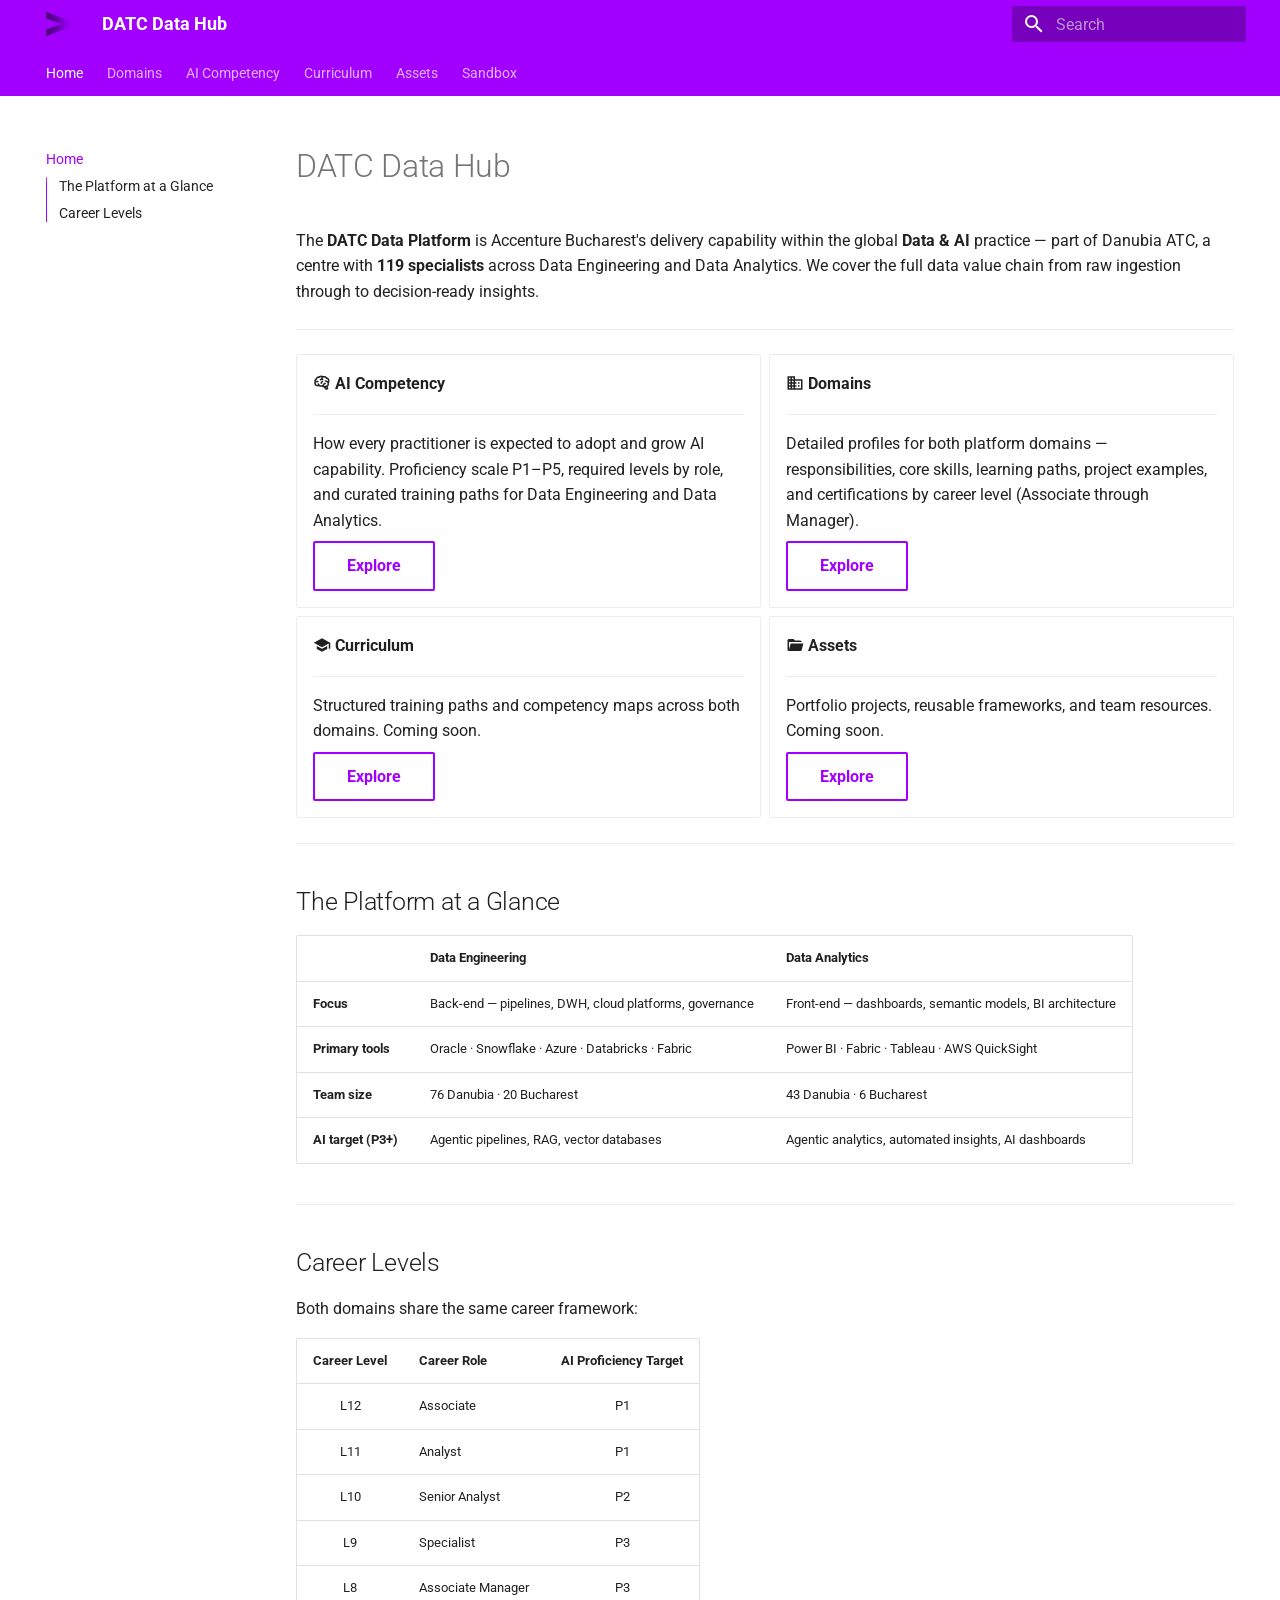
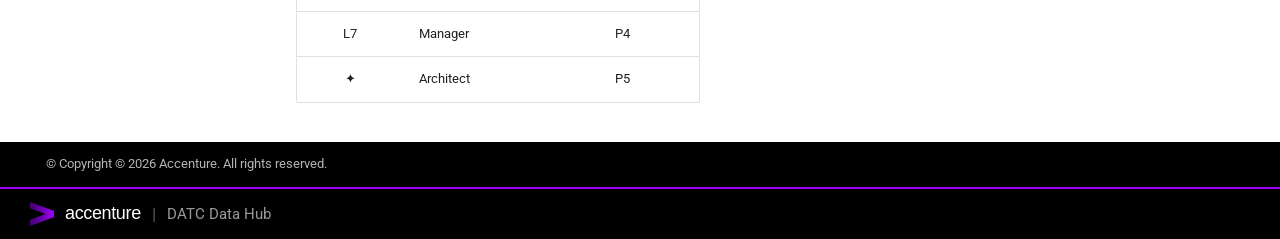
==== index.html @ 7b8fa5c4 "Deployed d4025ef with MkDocs version: 1.6.1" ====
<!doctype html>
<html lang="en" class="no-js">
  <head>
    
      <meta charset="utf-8">
      <meta name="viewport" content="width=device-width,initial-scale=1">
      
        <meta name="description" content="Learning paths and competency frameworks for the DATC Data Platform (DEVI)">
      
      
        <meta name="author" content="DATC Data Platform Team">
      
      
      
      
        <link rel="next" href="domains/">
      
      
        
      
      
      <link rel="icon" href="assets/accenture-favicon.ico">
      <meta name="generator" content="mkdocs-1.6.1, mkdocs-material-9.7.6">
    
    
      
        <title>DATC Data Hub</title>
      
    
    
      <link rel="stylesheet" href="assets/stylesheets/main.484c7ddc.min.css">
      
        
        <link rel="stylesheet" href="assets/stylesheets/palette.ab4e12ef.min.css">
      
      


    
    
      
    
    
      
        
        
        <link rel="preconnect" href="https://fonts.gstatic.com" crossorigin>
        <link rel="stylesheet" href="https://fonts.googleapis.com/css?family=Roboto:300,300i,400,400i,700,700i%7CRoboto+Mono:400,400i,700,700i&display=fallback">
        <style>:root{--md-text-font:"Roboto";--md-code-font:"Roboto Mono"}</style>
      
    
    
      <link rel="stylesheet" href="stylesheets/accenture.css">
    
    <script>__md_scope=new URL(".",location),__md_hash=e=>[...e].reduce(((e,_)=>(e<<5)-e+_.charCodeAt(0)),0),__md_get=(e,_=localStorage,t=__md_scope)=>JSON.parse(_.getItem(t.pathname+"."+e)),__md_set=(e,_,t=localStorage,a=__md_scope)=>{try{t.setItem(a.pathname+"."+e,JSON.stringify(_))}catch(e){}}</script>
    
      

    
    
  </head>
  
  
    
    
    
    
    
    <body dir="ltr" data-md-color-scheme="default" data-md-color-primary="deep-purple" data-md-color-accent="deep-purple">
  
    
    <input class="md-toggle" data-md-toggle="drawer" type="checkbox" id="__drawer" autocomplete="off">
    <input class="md-toggle" data-md-toggle="search" type="checkbox" id="__search" autocomplete="off">
    <label class="md-overlay" for="__drawer"></label>
    <div data-md-component="skip">
      
        
        <a href="#datc-data-hub" class="md-skip">
          Skip to content
        </a>
      
    </div>
    <div data-md-component="announce">
      
    </div>
    
    
      

<header class="md-header" data-md-component="header">
  <nav class="md-header__inner md-grid" aria-label="Header">
    <a href="." title="DATC Data Hub" class="md-header__button md-logo" aria-label="DATC Data Hub" data-md-component="logo">
      
  <img src="assets/accenture-logo.png" alt="logo">

    </a>
    <label class="md-header__button md-icon" for="__drawer">
      
      <svg xmlns="http://www.w3.org/2000/svg" viewBox="0 0 24 24"><path d="M3 6h18v2H3zm0 5h18v2H3zm0 5h18v2H3z"/></svg>
    </label>
    <div class="md-header__title" data-md-component="header-title">
      <div class="md-header__ellipsis">
        <div class="md-header__topic">
          <span class="md-ellipsis">
            DATC Data Hub
          </span>
        </div>
        <div class="md-header__topic" data-md-component="header-topic">
          <span class="md-ellipsis">
            
              Home
            
          </span>
        </div>
      </div>
    </div>
    
      
    
    
    
    
      
      
        <label class="md-header__button md-icon" for="__search">
          
          <svg xmlns="http://www.w3.org/2000/svg" viewBox="0 0 24 24"><path d="M9.5 3A6.5 6.5 0 0 1 16 9.5c0 1.61-.59 3.09-1.56 4.23l.27.27h.79l5 5-1.5 1.5-5-5v-.79l-.27-.27A6.52 6.52 0 0 1 9.5 16 6.5 6.5 0 0 1 3 9.5 6.5 6.5 0 0 1 9.5 3m0 2C7 5 5 7 5 9.5S7 14 9.5 14 14 12 14 9.5 12 5 9.5 5"/></svg>
        </label>
        <div class="md-search" data-md-component="search" role="dialog">
  <label class="md-search__overlay" for="__search"></label>
  <div class="md-search__inner" role="search">
    <form class="md-search__form" name="search">
      <input type="text" class="md-search__input" name="query" aria-label="Search" placeholder="Search" autocapitalize="off" autocorrect="off" autocomplete="off" spellcheck="false" data-md-component="search-query" required>
      <label class="md-search__icon md-icon" for="__search">
        
        <svg xmlns="http://www.w3.org/2000/svg" viewBox="0 0 24 24"><path d="M9.5 3A6.5 6.5 0 0 1 16 9.5c0 1.61-.59 3.09-1.56 4.23l.27.27h.79l5 5-1.5 1.5-5-5v-.79l-.27-.27A6.52 6.52 0 0 1 9.5 16 6.5 6.5 0 0 1 3 9.5 6.5 6.5 0 0 1 9.5 3m0 2C7 5 5 7 5 9.5S7 14 9.5 14 14 12 14 9.5 12 5 9.5 5"/></svg>
        
        <svg xmlns="http://www.w3.org/2000/svg" viewBox="0 0 24 24"><path d="M20 11v2H8l5.5 5.5-1.42 1.42L4.16 12l7.92-7.92L13.5 5.5 8 11z"/></svg>
      </label>
      <nav class="md-search__options" aria-label="Search">
        
        <button type="reset" class="md-search__icon md-icon" title="Clear" aria-label="Clear" tabindex="-1">
          
          <svg xmlns="http://www.w3.org/2000/svg" viewBox="0 0 24 24"><path d="M19 6.41 17.59 5 12 10.59 6.41 5 5 6.41 10.59 12 5 17.59 6.41 19 12 13.41 17.59 19 19 17.59 13.41 12z"/></svg>
        </button>
      </nav>
      
        <div class="md-search__suggest" data-md-component="search-suggest"></div>
      
    </form>
    <div class="md-search__output">
      <div class="md-search__scrollwrap" tabindex="0" data-md-scrollfix>
        <div class="md-search-result" data-md-component="search-result">
          <div class="md-search-result__meta">
            Initializing search
          </div>
          <ol class="md-search-result__list" role="presentation"></ol>
        </div>
      </div>
    </div>
  </div>
</div>
      
    
    
  </nav>
  
</header>
    
    <div class="md-container" data-md-component="container">
      
      
        
          
            
<nav class="md-tabs" aria-label="Tabs" data-md-component="tabs">
  <div class="md-grid">
    <ul class="md-tabs__list">
      
        
  
  
  
    
  
  
    <li class="md-tabs__item md-tabs__item--active">
      <a href="." class="md-tabs__link">
        
  
  
    
  
  Home

      </a>
    </li>
  

      
        
  
  
  
  
    
    
      <li class="md-tabs__item">
        <a href="domains/" class="md-tabs__link">
          
  
  
    
  
  Domains

        </a>
      </li>
    
  

      
        
  
  
  
  
    
    
      <li class="md-tabs__item">
        <a href="ai-competency/" class="md-tabs__link">
          
  
  
    
  
  AI Competency

        </a>
      </li>
    
  

      
        
  
  
  
  
    <li class="md-tabs__item">
      <a href="curriculum/" class="md-tabs__link">
        
  
  
    
  
  Curriculum

      </a>
    </li>
  

      
        
  
  
  
  
    <li class="md-tabs__item">
      <a href="assets/" class="md-tabs__link">
        
  
  
    
  
  Assets

      </a>
    </li>
  

      
        
  
  
  
  
    <li class="md-tabs__item">
      <a href="working/sandbox/" class="md-tabs__link">
        
  
  
    
  
  Sandbox

      </a>
    </li>
  

      
    </ul>
  </div>
</nav>
          
        
      
      <main class="md-main" data-md-component="main">
        <div class="md-main__inner md-grid">
          
            
              
              <div class="md-sidebar md-sidebar--primary" data-md-component="sidebar" data-md-type="navigation" >
                <div class="md-sidebar__scrollwrap">
                  <div class="md-sidebar__inner">
                    


  


  

<nav class="md-nav md-nav--primary md-nav--lifted md-nav--integrated" aria-label="Navigation" data-md-level="0">
  <label class="md-nav__title" for="__drawer">
    <a href="." title="DATC Data Hub" class="md-nav__button md-logo" aria-label="DATC Data Hub" data-md-component="logo">
      
  <img src="assets/accenture-logo.png" alt="logo">

    </a>
    DATC Data Hub
  </label>
  
  <ul class="md-nav__list" data-md-scrollfix>
    
      
      
  
  
    
  
  
  
    <li class="md-nav__item md-nav__item--active">
      
      <input class="md-nav__toggle md-toggle" type="checkbox" id="__toc">
      
      
        
      
      
        <label class="md-nav__link md-nav__link--active" for="__toc">
          
  
  
  <span class="md-ellipsis">
    
  
    Home
  

    
  </span>
  
  

          <span class="md-nav__icon md-icon"></span>
        </label>
      
      <a href="." class="md-nav__link md-nav__link--active">
        
  
  
  <span class="md-ellipsis">
    
  
    Home
  

    
  </span>
  
  

      </a>
      
        

<nav class="md-nav md-nav--secondary" aria-label="Table of contents">
  
  
  
    
  
  
    <label class="md-nav__title" for="__toc">
      <span class="md-nav__icon md-icon"></span>
      Table of contents
    </label>
    <ul class="md-nav__list" data-md-component="toc" data-md-scrollfix>
      
        <li class="md-nav__item">
  <a href="#the-platform-at-a-glance" class="md-nav__link">
    <span class="md-ellipsis">
      
        The Platform at a Glance
      
    </span>
  </a>
  
</li>
      
        <li class="md-nav__item">
  <a href="#career-levels" class="md-nav__link">
    <span class="md-ellipsis">
      
        Career Levels
      
    </span>
  </a>
  
</li>
      
    </ul>
  
</nav>
      
    </li>
  

    
      
      
  
  
  
  
    
    
      
        
          
        
      
        
      
        
      
    
    
    
      
      
        
      
    
    
    <li class="md-nav__item md-nav__item--nested">
      
        
        
          
        
        <input class="md-nav__toggle md-toggle md-toggle--indeterminate" type="checkbox" id="__nav_2" >
        
          
          <div class="md-nav__link md-nav__container">
            <a href="domains/" class="md-nav__link ">
              
  
  
  <span class="md-ellipsis">
    
  
    Domains
  

    
  </span>
  
  

            </a>
            
              
              <label class="md-nav__link " for="__nav_2" id="__nav_2_label" tabindex="0">
                <span class="md-nav__icon md-icon"></span>
              </label>
            
          </div>
        
        <nav class="md-nav" data-md-level="1" aria-labelledby="__nav_2_label" aria-expanded="false">
          <label class="md-nav__title" for="__nav_2">
            <span class="md-nav__icon md-icon"></span>
            
  
    Domains
  

          </label>
          <ul class="md-nav__list" data-md-scrollfix>
            
              
            
              
                
  
  
  
  
    <li class="md-nav__item">
      <a href="domains/data-engineering/" class="md-nav__link">
        
  
  
  <span class="md-ellipsis">
    
  
    Data Engineering
  

    
  </span>
  
  

      </a>
    </li>
  

              
            
              
                
  
  
  
  
    <li class="md-nav__item">
      <a href="domains/data-analytics/" class="md-nav__link">
        
  
  
  <span class="md-ellipsis">
    
  
    Data Analytics
  

    
  </span>
  
  

      </a>
    </li>
  

              
            
          </ul>
        </nav>
      
    </li>
  

    
      
      
  
  
  
  
    
    
      
        
          
        
      
        
      
        
      
    
    
    
      
      
        
      
    
    
    <li class="md-nav__item md-nav__item--nested">
      
        
        
          
        
        <input class="md-nav__toggle md-toggle md-toggle--indeterminate" type="checkbox" id="__nav_3" >
        
          
          <div class="md-nav__link md-nav__container">
            <a href="ai-competency/" class="md-nav__link ">
              
  
  
  <span class="md-ellipsis">
    
  
    AI Competency
  

    
  </span>
  
  

            </a>
            
              
              <label class="md-nav__link " for="__nav_3" id="__nav_3_label" tabindex="0">
                <span class="md-nav__icon md-icon"></span>
              </label>
            
          </div>
        
        <nav class="md-nav" data-md-level="1" aria-labelledby="__nav_3_label" aria-expanded="false">
          <label class="md-nav__title" for="__nav_3">
            <span class="md-nav__icon md-icon"></span>
            
  
    AI Competency
  

          </label>
          <ul class="md-nav__list" data-md-scrollfix>
            
              
            
              
                
  
  
  
  
    <li class="md-nav__item">
      <a href="ai-competency/data-engineering/" class="md-nav__link">
        
  
  
  <span class="md-ellipsis">
    
  
    AI Data Engineering
  

    
  </span>
  
  

      </a>
    </li>
  

              
            
              
                
  
  
  
  
    <li class="md-nav__item">
      <a href="ai-competency/data-analytics/" class="md-nav__link">
        
  
  
  <span class="md-ellipsis">
    
  
    AI Data Analytics
  

    
  </span>
  
  

      </a>
    </li>
  

              
            
          </ul>
        </nav>
      
    </li>
  

    
      
      
  
  
  
  
    <li class="md-nav__item">
      <a href="curriculum/" class="md-nav__link">
        
  
  
  <span class="md-ellipsis">
    
  
    Curriculum
  

    
  </span>
  
  

      </a>
    </li>
  

    
      
      
  
  
  
  
    <li class="md-nav__item">
      <a href="assets/" class="md-nav__link">
        
  
  
  <span class="md-ellipsis">
    
  
    Assets
  

    
  </span>
  
  

      </a>
    </li>
  

    
      
      
  
  
  
  
    <li class="md-nav__item">
      <a href="working/sandbox/" class="md-nav__link">
        
  
  
  <span class="md-ellipsis">
    
  
    Sandbox
  

    
  </span>
  
  

      </a>
    </li>
  

    
  </ul>
</nav>
                  </div>
                </div>
              </div>
            
            
          
          
            <div class="md-content" data-md-component="content">
              
              <article class="md-content__inner md-typeset">
                
                  



<h1 id="datc-data-hub">DATC Data Hub</h1>
<p>The <strong>DATC Data Platform</strong> is Accenture Bucharest's delivery capability within the global <strong>Data &amp; AI</strong> practice — part of Danubia ATC, a centre with <strong>119 specialists</strong> across Data Engineering and Data Analytics. We cover the full data value chain from raw ingestion through to decision-ready insights.</p>
<hr />
<div class="grid cards">
<ul>
<li>
<p><span class="twemoji"><svg xmlns="http://www.w3.org/2000/svg" viewBox="0 0 24 24"><path d="M21.33 12.91c.09 1.55-.62 3.04-1.89 3.95l.77 1.49c.23.45.26.98.06 1.45-.19.47-.58.84-1.06 1l-.79.25a1.687 1.687 0 0 1-1.86-.55L14.44 18c-.89-.15-1.73-.53-2.44-1.1-.5.15-1 .23-1.5.23-.88 0-1.76-.27-2.5-.79-.53.16-1.07.23-1.62.22-.79.01-1.57-.15-2.3-.45a4.1 4.1 0 0 1-2.43-3.61c-.08-.72.04-1.45.35-2.11-.29-.75-.32-1.57-.07-2.33C2.3 7.11 3 6.32 3.87 5.82c.58-1.69 2.21-2.82 4-2.7 1.6-1.5 4.05-1.66 5.83-.37.42-.11.86-.17 1.3-.17 1.36-.03 2.65.57 3.5 1.64 2.04.53 3.5 2.35 3.58 4.47.05 1.11-.25 2.2-.86 3.13.07.36.11.72.11 1.09m-5-1.41c.57.07 1.02.5 1.02 1.07a1 1 0 0 1-1 1h-.63c-.32.9-.88 1.69-1.62 2.29.25.09.51.14.77.21 5.13-.07 4.53-3.2 4.53-3.25a2.59 2.59 0 0 0-2.69-2.49 1 1 0 0 1-1-1 1 1 0 0 1 1-1c1.23.03 2.41.49 3.33 1.3.05-.29.08-.59.08-.89-.06-1.24-.62-2.32-2.87-2.53-1.25-2.96-4.4-1.32-4.4-.4-.03.23.21.72.25.75a1 1 0 0 1 1 1c0 .55-.45 1-1 1-.53-.02-1.03-.22-1.43-.56-.48.31-1.03.5-1.6.56-.57.05-1.04-.35-1.07-.9a.97.97 0 0 1 .88-1.1c.16-.02.94-.14.94-.77 0-.66.25-1.29.68-1.79-.92-.25-1.91.08-2.91 1.29C6.75 5 6 5.25 5.45 7.2 4.5 7.67 4 8 3.78 9c1.08-.22 2.19-.13 3.22.25.5.19.78.75.59 1.29-.19.52-.77.78-1.29.59-.73-.32-1.55-.34-2.3-.06-.32.27-.32.83-.32 1.27 0 .74.37 1.43 1 1.83.53.27 1.12.41 1.71.4q-.225-.39-.39-.81a1.038 1.038 0 0 1 1.96-.68c.4 1.14 1.42 1.92 2.62 2.05 1.37-.07 2.59-.88 3.19-2.13.23-1.38 1.34-1.5 2.56-1.5m2 7.47-.62-1.3-.71.16 1 1.25zm-4.65-8.61a1 1 0 0 0-.91-1.03c-.71-.04-1.4.2-1.93.67-.57.58-.87 1.38-.84 2.19a1 1 0 0 0 1 1c.57 0 1-.45 1-1 0-.27.07-.54.23-.76.12-.1.27-.15.43-.15.55.03 1.02-.38 1.02-.92"/></svg></span> <strong>AI Competency</strong></p>
<hr />
<p>How every practitioner is expected to adopt and grow AI capability. Proficiency scale P1–P5, required levels by role, and curated training paths for Data Engineering and Data Analytics.</p>
<p><a class="md-button md-button" href="ai-competency/">Explore</a></p>
</li>
<li>
<p><span class="twemoji"><svg xmlns="http://www.w3.org/2000/svg" viewBox="0 0 24 24"><path d="M18 15h-2v2h2m0-6h-2v2h2m2 6h-8v-2h2v-2h-2v-2h2v-2h-2V9h8M10 7H8V5h2m0 6H8V9h2m0 6H8v-2h2m0 6H8v-2h2M6 7H4V5h2m0 6H4V9h2m0 6H4v-2h2m0 6H4v-2h2m6-10V3H2v18h20V7z"/></svg></span> <strong>Domains</strong></p>
<hr />
<p>Detailed profiles for both platform domains — responsibilities, core skills, learning paths, project examples, and certifications by career level (Associate through Manager).</p>
<p><a class="md-button md-button" href="domains/">Explore</a></p>
</li>
<li>
<p><span class="twemoji"><svg xmlns="http://www.w3.org/2000/svg" viewBox="0 0 24 24"><path d="M12 3 1 9l11 6 9-4.91V17h2V9M5 13.18v4L12 21l7-3.82v-4L12 17z"/></svg></span> <strong>Curriculum</strong></p>
<hr />
<p>Structured training paths and competency maps across both domains. Coming soon.</p>
<p><a class="md-button" href="curriculum/">Explore</a></p>
</li>
<li>
<p><span class="twemoji"><svg xmlns="http://www.w3.org/2000/svg" viewBox="0 0 24 24"><path d="M19 20H4a2 2 0 0 1-2-2V6c0-1.11.89-2 2-2h6l2 2h7a2 2 0 0 1 2 2H4v10l2.14-8h17.07l-2.28 8.5c-.23.87-1.01 1.5-1.93 1.5"/></svg></span> <strong>Assets</strong></p>
<hr />
<p>Portfolio projects, reusable frameworks, and team resources. Coming soon.</p>
<p><a class="md-button" href="assets/">Explore</a></p>
</li>
</ul>
</div>
<hr />
<h2 id="the-platform-at-a-glance">The Platform at a Glance</h2>
<table>
<thead>
<tr>
<th></th>
<th>Data Engineering</th>
<th>Data Analytics</th>
</tr>
</thead>
<tbody>
<tr>
<td><strong>Focus</strong></td>
<td>Back-end — pipelines, DWH, cloud platforms, governance</td>
<td>Front-end — dashboards, semantic models, BI architecture</td>
</tr>
<tr>
<td><strong>Primary tools</strong></td>
<td>Oracle · Snowflake · Azure · Databricks · Fabric</td>
<td>Power BI · Fabric · Tableau · AWS QuickSight</td>
</tr>
<tr>
<td><strong>Team size</strong></td>
<td>76 Danubia · 20 Bucharest</td>
<td>43 Danubia · 6 Bucharest</td>
</tr>
<tr>
<td><strong>AI target (P3+)</strong></td>
<td>Agentic pipelines, RAG, vector databases</td>
<td>Agentic analytics, automated insights, AI dashboards</td>
</tr>
</tbody>
</table>
<hr />
<h2 id="career-levels">Career Levels</h2>
<p>Both domains share the same career framework:</p>
<table>
<thead>
<tr>
<th style="text-align: center;">Career Level</th>
<th>Career Role</th>
<th style="text-align: center;">AI Proficiency Target</th>
</tr>
</thead>
<tbody>
<tr>
<td style="text-align: center;">L12</td>
<td>Associate</td>
<td style="text-align: center;">P1</td>
</tr>
<tr>
<td style="text-align: center;">L11</td>
<td>Analyst</td>
<td style="text-align: center;">P1</td>
</tr>
<tr>
<td style="text-align: center;">L10</td>
<td>Senior Analyst</td>
<td style="text-align: center;">P2</td>
</tr>
<tr>
<td style="text-align: center;">L9</td>
<td>Specialist</td>
<td style="text-align: center;">P3</td>
</tr>
<tr>
<td style="text-align: center;">L8</td>
<td>Associate Manager</td>
<td style="text-align: center;">P3</td>
</tr>
<tr>
<td style="text-align: center;">L7</td>
<td>Manager</td>
<td style="text-align: center;">P4</td>
</tr>
<tr>
<td style="text-align: center;">✦</td>
<td>Architect</td>
<td style="text-align: center;">P5</td>
</tr>
</tbody>
</table>












                
              </article>
            </div>
          
          
<script>var target=document.getElementById(location.hash.slice(1));target&&target.name&&(target.checked=target.name.startsWith("__tabbed_"))</script>
        </div>
        
      </main>
      
  
        <footer class="md-footer">
  
  <div class="md-footer-meta md-typeset">
    <div class="md-footer-meta__inner md-grid">
      <div class="md-copyright">
  
    <div class="md-copyright__highlight">
      &copy; Copyright © 2026 Accenture. All rights reserved.
    </div>
  
  
</div>
      
    </div>
  </div>
</footer>
      
  <div class="datc-brand-footer">
    <div class="datc-brand-footer__inner">
      <img src="assets/accenture-logo.png" class="datc-brand-footer__logo" alt="Accenture" />
      <span class="datc-brand-footer__wordmark">accenture</span>
      <span class="datc-brand-footer__divider">|</span>
      <span class="datc-brand-footer__team">DATC Data Hub</span>
    </div>
  </div>

    </div>
    <div class="md-dialog" data-md-component="dialog">
      <div class="md-dialog__inner md-typeset"></div>
    </div>
    
    
    
      
      
      <script id="__config" type="application/json">{"annotate": null, "base": ".", "features": ["navigation.tabs", "navigation.sections", "navigation.indexes", "navigation.expand", "toc.integrate", "search.suggest", "search.highlight"], "search": "assets/javascripts/workers/search.2c215733.min.js", "tags": null, "translations": {"clipboard.copied": "Copied to clipboard", "clipboard.copy": "Copy to clipboard", "search.result.more.one": "1 more on this page", "search.result.more.other": "# more on this page", "search.result.none": "No matching documents", "search.result.one": "1 matching document", "search.result.other": "# matching documents", "search.result.placeholder": "Type to start searching", "search.result.term.missing": "Missing", "select.version": "Select version"}, "version": null}</script>
    
    
      <script src="assets/javascripts/bundle.79ae519e.min.js"></script>
      
    
  </body>
</html>
---- assets/stylesheets/main.484c7ddc.min.css ----
@charset "UTF-8";html{-webkit-text-size-adjust:none;-moz-text-size-adjust:none;text-size-adjust:none;box-sizing:border-box}*,:after,:before{box-sizing:inherit}@media (prefers-reduced-motion){*,:after,:before{transition:none!important}}body{margin:0}a,button,input,label{-webkit-tap-highlight-color:transparent}a{color:inherit;text-decoration:none}hr{border:0;box-sizing:initial;display:block;height:.05rem;overflow:visible;padding:0}small{font-size:80%}sub,sup{line-height:1em}img{border-style:none}table{border-collapse:initial;border-spacing:0}td,th{font-weight:400;vertical-align:top}button{background:#0000;border:0;font-family:inherit;font-size:inherit;margin:0;padding:0}input{border:0;outline:none}:root{--md-primary-fg-color:#4051b5;--md-primary-fg-color--light:#5d6cc0;--md-primary-fg-color--dark:#303fa1;--md-primary-bg-color:#fff;--md-primary-bg-color--light:#ffffffb3;--md-accent-fg-color:#526cfe;--md-accent-fg-color--transparent:#526cfe1a;--md-accent-bg-color:#fff;--md-accent-bg-color--light:#ffffffb3}[data-md-color-scheme=default]{color-scheme:light}[data-md-color-scheme=default] img[src$="#gh-dark-mode-only"],[data-md-color-scheme=default] img[src$="#only-dark"]{display:none}:root,[data-md-color-scheme=default]{--md-hue:225deg;--md-default-fg-color:#000000de;--md-default-fg-color--light:#0000008a;--md-default-fg-color--lighter:#00000052;--md-default-fg-color--lightest:#00000012;--md-default-bg-color:#fff;--md-default-bg-color--light:#ffffffb3;--md-default-bg-color--lighter:#ffffff4d;--md-default-bg-color--lightest:#ffffff1f;--md-code-fg-color:#36464e;--md-code-bg-color:#f5f5f5;--md-code-bg-color--light:#f5f5f5b3;--md-code-bg-color--lighter:#f5f5f54d;--md-code-hl-color:#4287ff;--md-code-hl-color--light:#4287ff1a;--md-code-hl-number-color:#d52a2a;--md-code-hl-special-color:#db1457;--md-code-hl-function-color:#a846b9;--md-code-hl-constant-color:#6e59d9;--md-code-hl-keyword-color:#3f6ec6;--md-code-hl-string-color:#1c7d4d;--md-code-hl-name-color:var(--md-code-fg-color);--md-code-hl-operator-color:var(--md-default-fg-color--light);--md-code-hl-punctuation-color:var(--md-default-fg-color--light);--md-code-hl-comment-color:var(--md-default-fg-color--light);--md-code-hl-generic-color:var(--md-default-fg-color--light);--md-code-hl-variable-color:var(--md-default-fg-color--light);--md-typeset-color:var(--md-default-fg-color);--md-typeset-a-color:var(--md-primary-fg-color);--md-typeset-del-color:#f5503d26;--md-typeset-ins-color:#0bd57026;--md-typeset-kbd-color:#fafafa;--md-typeset-kbd-accent-color:#fff;--md-typeset-kbd-border-color:#b8b8b8;--md-typeset-mark-color:#ffff0080;--md-typeset-table-color:#0000001f;--md-typeset-table-color--light:rgba(0,0,0,.035);--md-admonition-fg-color:var(--md-default-fg-color);--md-admonition-bg-color:var(--md-default-bg-color);--md-warning-fg-color:#000000de;--md-warning-bg-color:#ff9;--md-footer-fg-color:#fff;--md-footer-fg-color--light:#ffffffb3;--md-footer-fg-color--lighter:#ffffff73;--md-footer-bg-color:#000000de;--md-footer-bg-color--dark:#00000052;--md-shadow-z1:0 0.2rem 0.5rem #0000000d,0 0 0.05rem #0000001a;--md-shadow-z2:0 0.2rem 0.5rem #0000001a,0 0 0.05rem #00000040;--md-shadow-z3:0 0.2rem 0.5rem #0003,0 0 0.05rem #00000059}.md-icon svg{fill:currentcolor;display:block;height:1.2rem;width:1.2rem}body{-webkit-font-smoothing:antialiased;-moz-osx-font-smoothing:grayscale;--md-text-font-family:var(--md-text-font,_),-apple-system,BlinkMacSystemFont,Helvetica,Arial,sans-serif;--md-code-font-family:var(--md-code-font,_),SFMono-Regular,Consolas,Menlo,monospace}aside,body,input{font-feature-settings:"kern","liga";color:var(--md-typeset-color);font-family:var(--md-text-font-family)}code,kbd,pre{font-feature-settings:"kern";font-family:var(--md-code-font-family)}:root{--md-typeset-table-sort-icon:url('data:image/svg+xml;charset=utf-8,<svg xmlns="http://www.w3.org/2000/svg" viewBox="0 0 24 24"><path d="m18 21-4-4h3V7h-3l4-4 4 4h-3v10h3M2 19v-2h10v2M2 13v-2h7v2M2 7V5h4v2z"/></svg>');--md-typeset-table-sort-icon--asc:url('data:image/svg+xml;charset=utf-8,<svg xmlns="http://www.w3.org/2000/svg" viewBox="0 0 24 24"><path d="M19 17h3l-4 4-4-4h3V3h2M2 17h10v2H2M6 5v2H2V5m0 6h7v2H2z"/></svg>');--md-typeset-table-sort-icon--desc:url('data:image/svg+xml;charset=utf-8,<svg xmlns="http://www.w3.org/2000/svg" viewBox="0 0 24 24"><path d="M19 7h3l-4-4-4 4h3v14h2M2 17h10v2H2M6 5v2H2V5m0 6h7v2H2z"/></svg>')}.md-typeset{-webkit-print-color-adjust:exact;color-adjust:exact;font-size:.8rem;line-height:1.6;overflow-wrap:break-word}@media print{.md-typeset{font-size:.68rem}}.md-typeset blockquote,.md-typeset dl,.md-typeset figure,.md-typeset ol,.md-typeset pre,.md-typeset ul{margin-bottom:1em;margin-top:1em}.md-typeset h1{color:var(--md-default-fg-color--light);font-size:2em;line-height:1.3;margin:0 0 1.25em}.md-typeset h1,.md-typeset h2{font-weight:300;letter-spacing:-.01em}.md-typeset h2{font-size:1.5625em;line-height:1.4;margin:1.6em 0 .64em}.md-typeset h3{font-size:1.25em;font-weight:400;letter-spacing:-.01em;line-height:1.5;margin:1.6em 0 .8em}.md-typeset h2+h3{margin-top:.8em}.md-typeset h4{font-weight:700;letter-spacing:-.01em;margin:1em 0}.md-typeset h5,.md-typeset h6{color:var(--md-default-fg-color--light);font-size:.8em;font-weight:700;letter-spacing:-.01em;margin:1.25em 0}.md-typeset h5{text-transform:uppercase}.md-typeset h5 code{text-transform:none}.md-typeset hr{border-bottom:.05rem solid var(--md-default-fg-color--lightest);display:flow-root;margin:1.5em 0}.md-typeset a{color:var(--md-typeset-a-color);word-break:break-word}.md-typeset a,.md-typeset a:before{transition:color 125ms}.md-typeset a:focus,.md-typeset a:hover{color:var(--md-accent-fg-color)}.md-typeset a:focus code,.md-typeset a:hover code{background-color:var(--md-accent-fg-color--transparent);color:var(--md-accent-fg-color)}.md-typeset a code{color:var(--md-typeset-a-color)}.md-typeset a.focus-visible{outline-color:var(--md-accent-fg-color);outline-offset:.2rem}.md-typeset code,.md-typeset kbd,.md-typeset pre{color:var(--md-code-fg-color);direction:ltr;font-variant-ligatures:none;transition:background-color 125ms}@media print{.md-typeset code,.md-typeset kbd,.md-typeset pre{white-space:pre-wrap}}.md-typeset code{background-color:var(--md-code-bg-color);border-radius:.1rem;-webkit-box-decoration-break:clone;box-decoration-break:clone;font-size:.85em;padding:0 .2941176471em;transition:color 125ms,background-color 125ms;word-break:break-word}.md-typeset code:not(.focus-visible){-webkit-tap-highlight-color:transparent;outline:none}.md-typeset pre{display:flow-root;line-height:1.4;position:relative}.md-typeset pre>code{-webkit-box-decoration-break:slice;box-decoration-break:slice;box-shadow:none;display:block;margin:0;outline-color:var(--md-accent-fg-color);overflow:auto;padding:.7720588235em 1.1764705882em;scrollbar-color:var(--md-default-fg-color--lighter) #0000;scrollbar-width:thin;touch-action:auto;word-break:normal}.md-typeset pre>code:hover{scrollbar-color:var(--md-accent-fg-color) #0000}.md-typeset pre>code::-webkit-scrollbar{height:.2rem;width:.2rem}.md-typeset pre>code::-webkit-scrollbar-thumb{background-color:var(--md-default-fg-color--lighter)}.md-typeset pre>code::-webkit-scrollbar-thumb:hover{background-color:var(--md-accent-fg-color)}.md-typeset kbd{background-color:var(--md-typeset-kbd-color);border-radius:.1rem;box-shadow:0 .1rem 0 .05rem var(--md-typeset-kbd-border-color),0 .1rem 0 var(--md-typeset-kbd-border-color),0 -.1rem .2rem var(--md-typeset-kbd-accent-color) inset;color:var(--md-default-fg-color);display:inline-block;font-size:.75em;padding:0 .6666666667em;vertical-align:text-top;word-break:break-word}.md-typeset mark{background-color:var(--md-typeset-mark-color);-webkit-box-decoration-break:clone;box-decoration-break:clone;color:inherit;word-break:break-word}.md-typeset abbr{cursor:help;text-decoration:none}.md-typeset [data-preview],.md-typeset abbr{border-bottom:.05rem dotted var(--md-default-fg-color--light)}.md-typeset small{opacity:.75}[dir=ltr] .md-typeset sub,[dir=ltr] .md-typeset sup{margin-left:.078125em}[dir=rtl] .md-typeset sub,[dir=rtl] .md-typeset sup{margin-right:.078125em}[dir=ltr] .md-typeset blockquote{padding-left:.6rem}[dir=rtl] .md-typeset blockquote{padding-right:.6rem}[dir=ltr] .md-typeset blockquote{border-left:.2rem solid var(--md-default-fg-color--lighter)}[dir=rtl] .md-typeset blockquote{border-right:.2rem solid var(--md-default-fg-color--lighter)}.md-typeset blockquote{color:var(--md-default-fg-color--light);margin-left:0;margin-right:0}.md-typeset ul{list-style-type:disc}.md-typeset ul[type]{list-style-type:revert-layer}[dir=ltr] .md-typeset ol,[dir=ltr] .md-typeset ul{margin-left:.625em}[dir=rtl] .md-typeset ol,[dir=rtl] .md-typeset ul{margin-right:.625em}.md-typeset ol,.md-typeset ul{padding:0}.md-typeset ol:not([hidden]),.md-typeset ul:not([hidden]){display:flow-root}.md-typeset ol ol,.md-typeset ul ol{list-style-type:lower-alpha}.md-typeset ol ol ol,.md-typeset ul ol ol{list-style-type:lower-roman}.md-typeset ol ol ol ol,.md-typeset ul ol ol ol{list-style-type:upper-alpha}.md-typeset ol ol ol ol ol,.md-typeset ul ol ol ol ol{list-style-type:upper-roman}.md-typeset ol[type],.md-typeset ul[type]{list-style-type:revert-layer}[dir=ltr] .md-typeset ol li,[dir=ltr] .md-typeset ul li{margin-left:1.25em}[dir=rtl] .md-typeset ol li,[dir=rtl] .md-typeset ul li{margin-right:1.25em}.md-typeset ol li,.md-typeset ul li{margin-bottom:.5em}.md-typeset ol li blockquote,.md-typeset ol li p,.md-typeset ul li blockquote,.md-typeset ul li p{margin:.5em 0}.md-typeset ol li:last-child,.md-typeset ul li:last-child{margin-bottom:0}[dir=ltr] .md-typeset ol li ol,[dir=ltr] .md-typeset ol li ul,[dir=ltr] .md-typeset ul li ol,[dir=ltr] .md-typeset ul li ul{margin-left:.625em}[dir=rtl] .md-typeset ol li ol,[dir=rtl] .md-typeset ol li ul,[dir=rtl] .md-typeset ul li ol,[dir=rtl] .md-typeset ul li ul{margin-right:.625em}.md-typeset ol li ol,.md-typeset ol li ul,.md-typeset ul li ol,.md-typeset ul li ul{margin-bottom:.5em;margin-top:.5em}[dir=ltr] .md-typeset dd{margin-left:1.875em}[dir=rtl] .md-typeset dd{margin-right:1.875em}.md-typeset dd{margin-bottom:1.5em;margin-top:1em}.md-typeset img,.md-typeset svg,.md-typeset video{height:auto;max-width:100%}.md-typeset img[align=left]{margin:1em 1em 1em 0}.md-typeset img[align=right]{margin:1em 0 1em 1em}.md-typeset img[align]:only-child{margin-top:0}.md-typeset figure{display:flow-root;margin:1em auto;max-width:100%;text-align:center;width:fit-content}.md-typeset figure img{display:block;margin:0 auto}.md-typeset figcaption{font-style:italic;margin:1em auto;max-width:24rem}.md-typeset iframe{max-width:100%}.md-typeset table:not([class]){background-color:var(--md-default-bg-color);border:.05rem solid var(--md-typeset-table-color);border-radius:.1rem;display:inline-block;font-size:.64rem;max-width:100%;overflow:auto;touch-action:auto}@media print{.md-typeset table:not([class]){display:table}}.md-typeset table:not([class])+*{margin-top:1.5em}.md-typeset table:not([class]) td>:first-child,.md-typeset table:not([class]) th>:first-child{margin-top:0}.md-typeset table:not([class]) td>:last-child,.md-typeset table:not([class]) th>:last-child{margin-bottom:0}.md-typeset table:not([class]) td:not([align]),.md-typeset table:not([class]) th:not([align]){text-align:left}[dir=rtl] .md-typeset table:not([class]) td:not([align]),[dir=rtl] .md-typeset table:not([class]) th:not([align]){text-align:right}.md-typeset table:not([class]) th{font-weight:700;min-width:5rem;padding:.9375em 1.25em;vertical-align:top}.md-typeset table:not([class]) td{border-top:.05rem solid var(--md-typeset-table-color);padding:.9375em 1.25em;vertical-align:top}.md-typeset table:not([class]) tbody tr{transition:background-color 125ms}.md-typeset table:not([class]) tbody tr:hover{background-color:var(--md-typeset-table-color--light);box-shadow:0 .05rem 0 var(--md-default-bg-color) inset}.md-typeset table:not([class]) a{word-break:normal}.md-typeset table th[role=columnheader]{cursor:pointer}[dir=ltr] .md-typeset table th[role=columnheader]:after{margin-left:.5em}[dir=rtl] .md-typeset table th[role=columnheader]:after{margin-right:.5em}.md-typeset table th[role=columnheader]:after{content:"";display:inline-block;height:1.2em;-webkit-mask-image:var(--md-typeset-table-sort-icon);mask-image:var(--md-typeset-table-sort-icon);-webkit-mask-repeat:no-repeat;mask-repeat:no-repeat;-webkit-mask-size:contain;mask-size:contain;transition:background-color 125ms;vertical-align:text-bottom;width:1.2em}.md-typeset table th[role=columnheader]:hover:after{background-color:var(--md-default-fg-color--lighter)}.md-typeset table th[role=columnheader][aria-sort=ascending]:after{background-color:var(--md-default-fg-color--light);-webkit-mask-image:var(--md-typeset-table-sort-icon--asc);mask-image:var(--md-typeset-table-sort-icon--asc)}.md-typeset table th[role=columnheader][aria-sort=descending]:after{background-color:var(--md-default-fg-color--light);-webkit-mask-image:var(--md-typeset-table-sort-icon--desc);mask-image:var(--md-typeset-table-sort-icon--desc)}.md-typeset__scrollwrap{margin:1em -.8rem;overflow-x:auto;touch-action:auto}.md-typeset__table{display:inline-block;margin-bottom:.5em;padding:0 .8rem}@media print{.md-typeset__table{display:block}}html .md-typeset__table table{display:table;margin:0;overflow:hidden;width:100%}@media screen and (max-width:44.984375em){.md-content__inner>pre{margin:1em -.8rem}.md-content__inner>pre code{border-radius:0}}.md-typeset .md-author{border-radius:100%;display:block;flex-shrink:0;height:1.6rem;overflow:hidden;position:relative;transition:color 125ms,transform 125ms;width:1.6rem}.md-typeset .md-author img{display:block}.md-typeset .md-author--more{background:var(--md-default-fg-color--lightest);color:var(--md-default-fg-color--lighter);font-size:.6rem;font-weight:700;line-height:1.6rem;text-align:center}.md-typeset .md-author--long{height:2.4rem;width:2.4rem}.md-typeset a.md-author{transform:scale(1)}.md-typeset a.md-author img{border-radius:100%;filter:grayscale(100%) opacity(75%);transition:filter 125ms}.md-typeset a.md-author:focus,.md-typeset a.md-author:hover{transform:scale(1.1);z-index:1}.md-typeset a.md-author:focus img,.md-typeset a.md-author:hover img{filter:grayscale(0)}.md-banner{background-color:var(--md-footer-bg-color);color:var(--md-footer-fg-color);overflow:auto}@media print{.md-banner{display:none}}.md-banner--warning{background-color:var(--md-warning-bg-color);color:var(--md-warning-fg-color)}.md-banner__inner{font-size:.7rem;margin:.6rem auto;padding:0 .8rem}[dir=ltr] .md-banner__button{float:right}[dir=rtl] .md-banner__button{float:left}.md-banner__button{color:inherit;cursor:pointer;transition:opacity .25s}.no-js .md-banner__button{display:none}.md-banner__button:hover{opacity:.7}html{font-size:125%;height:100%;overflow-x:hidden}@media screen and (min-width:100em){html{font-size:137.5%}}@media screen and (min-width:125em){html{font-size:150%}}body{background-color:var(--md-default-bg-color);display:flex;flex-direction:column;font-size:.5rem;min-height:100%;position:relative;width:100%}@media print{body{display:block}}@media screen and (max-width:59.984375em){body[data-md-scrolllock]{position:fixed}}.md-grid{margin-left:auto;margin-right:auto;max-width:61rem}.md-container{display:flex;flex-direction:column;flex-grow:1}@media print{.md-container{display:block}}.md-main{flex-grow:1}.md-main__inner{display:flex;height:100%;margin-top:1.5rem}.md-ellipsis{overflow:hidden;text-overflow:ellipsis}.md-toggle{display:none}.md-option{height:0;opacity:0;position:absolute;width:0}.md-option:checked+label:not([hidden]){display:block}.md-option.focus-visible+label{outline-color:var(--md-accent-fg-color);outline-style:auto}.md-skip{background-color:var(--md-default-fg-color);border-radius:.1rem;color:var(--md-default-bg-color);font-size:.64rem;margin:.5rem;opacity:0;outline-color:var(--md-accent-fg-color);padding:.3rem .5rem;position:fixed;transform:translateY(.4rem);z-index:-1}.md-skip:focus{opacity:1;transform:translateY(0);transition:transform .25s cubic-bezier(.4,0,.2,1),opacity 175ms 75ms;z-index:10}@page{margin:25mm}:root{--md-clipboard-icon:url('data:image/svg+xml;charset=utf-8,<svg xmlns="http://www.w3.org/2000/svg" viewBox="0 0 24 24"><path d="M19 21H8V7h11m0-2H8a2 2 0 0 0-2 2v14a2 2 0 0 0 2 2h11a2 2 0 0 0 2-2V7a2 2 0 0 0-2-2m-3-4H4a2 2 0 0 0-2 2v14h2V3h12z"/></svg>')}.md-clipboard{border-radius:.1rem;color:var(--md-default-fg-color--lightest);cursor:pointer;height:1.5em;outline-color:var(--md-accent-fg-color);outline-offset:.1rem;transition:color .25s;width:1.5em;z-index:1}@media print{.md-clipboard{display:none}}.md-clipboard:not(.focus-visible){-webkit-tap-highlight-color:transparent;outline:none}:hover>.md-clipboard{color:var(--md-default-fg-color--light)}.md-clipboard:focus,.md-clipboard:hover{color:var(--md-accent-fg-color)}.md-clipboard:after{background-color:currentcolor;content:"";display:block;height:1.125em;margin:0 auto;-webkit-mask-image:var(--md-clipboard-icon);mask-image:var(--md-clipboard-icon);-webkit-mask-position:center;mask-position:center;-webkit-mask-repeat:no-repeat;mask-repeat:no-repeat;-webkit-mask-size:contain;mask-size:contain;width:1.125em}.md-clipboard--inline{cursor:pointer}.md-clipboard--inline code{transition:color .25s,background-color .25s}.md-clipboard--inline:focus code,.md-clipboard--inline:hover code{background-color:var(--md-accent-fg-color--transparent);color:var(--md-accent-fg-color)}:root{--md-code-select-icon:url('data:image/svg+xml;charset=utf-8,<svg xmlns="http://www.w3.org/2000/svg" viewBox="0 0 24 24"><path d="M19 19h-4v2h4c1.1 0 2-.9 2-2v-4h-2m0-12h-4v2h4v4h2V5c0-1.1-.9-2-2-2M5 5h4V3H5c-1.1 0-2 .9-2 2v4h2m0 6H3v4c0 1.1.9 2 2 2h4v-2H5zm2-4h2v2H7zm4 0h2v2h-2zm4 0h2v2h-2zM7 7h2v2H7zm4 0h2v2h-2zm4 0h2v2h-2zm-8 8h2v2H7zm4 0h2v2h-2zm4 0h2v2h-2z"/></svg>');--md-code-copy-icon:url('data:image/svg+xml;charset=utf-8,<svg xmlns="http://www.w3.org/2000/svg" viewBox="0 0 24 24"><path d="M19 21H8V7h11m0-2H8a2 2 0 0 0-2 2v14a2 2 0 0 0 2 2h11a2 2 0 0 0 2-2V7a2 2 0 0 0-2-2m-3-4H4a2 2 0 0 0-2 2v14h2V3h12z"/></svg>')}.md-typeset .md-code__content{display:grid}.md-code__nav{background-color:var(--md-code-bg-color--lighter);border-radius:.1rem;display:flex;gap:.2rem;padding:.2rem;position:absolute;right:.25em;top:.25em;transition:background-color .25s;z-index:1}:hover>.md-code__nav{background-color:var(--md-code-bg-color--light)}.md-code__button{color:var(--md-default-fg-color--lightest);cursor:pointer;display:block;height:1.5em;outline-color:var(--md-accent-fg-color);outline-offset:.1rem;transition:color .25s;width:1.5em}:hover>*>.md-code__button{color:var(--md-default-fg-color--light)}.md-code__button.focus-visible,.md-code__button:hover{color:var(--md-accent-fg-color)}.md-code__button--active{color:var(--md-default-fg-color)!important}.md-code__button:after{background-color:currentcolor;content:"";display:block;height:1.125em;margin:0 auto;-webkit-mask-position:center;mask-position:center;-webkit-mask-repeat:no-repeat;mask-repeat:no-repeat;-webkit-mask-size:contain;mask-size:contain;width:1.125em}.md-code__button[data-md-type=select]:after{-webkit-mask-image:var(--md-code-select-icon);mask-image:var(--md-code-select-icon)}.md-code__button[data-md-type=copy]:after{-webkit-mask-image:var(--md-code-copy-icon);mask-image:var(--md-code-copy-icon)}@keyframes consent{0%{opacity:0;transform:translateY(100%)}to{opacity:1;transform:translateY(0)}}@keyframes overlay{0%{opacity:0}to{opacity:1}}.md-consent__overlay{animation:overlay .25s both;-webkit-backdrop-filter:blur(.1rem);backdrop-filter:blur(.1rem);background-color:#0000008a;height:100%;opacity:1;position:fixed;top:0;width:100%;z-index:5}.md-consent__inner{animation:consent .5s cubic-bezier(.1,.7,.1,1) both;background-color:var(--md-default-bg-color);border:0;border-radius:.1rem;bottom:0;box-shadow:0 0 .2rem #0000001a,0 .2rem .4rem #0003;max-height:100%;overflow:auto;padding:0;position:fixed;width:100%;z-index:5}.md-consent__form{padding:.8rem}.md-consent__settings{display:none;margin:1em 0}input:checked+.md-consent__settings{display:block}.md-consent__controls{margin-bottom:.8rem}.md-typeset .md-consent__controls .md-button{display:inline}@media screen and (max-width:44.984375em){.md-typeset .md-consent__controls .md-button{display:block;margin-top:.4rem;text-align:center;width:100%}}.md-consent label{cursor:pointer}.md-content{flex-grow:1;min-width:0}.md-content__inner{margin:0 .8rem 1.2rem;padding-top:.6rem}@media screen and (min-width:76.25em){[dir=ltr] .md-sidebar--primary:not([hidden])~.md-content>.md-content__inner{margin-left:1.2rem}[dir=ltr] .md-sidebar--secondary:not([hidden])~.md-content>.md-content__inner,[dir=rtl] .md-sidebar--primary:not([hidden])~.md-content>.md-content__inner{margin-right:1.2rem}[dir=rtl] .md-sidebar--secondary:not([hidden])~.md-content>.md-content__inner{margin-left:1.2rem}}.md-content__inner:before{content:"";display:block;height:.4rem}.md-content__inner>:last-child{margin-bottom:0}[dir=ltr] .md-content__button{float:right}[dir=rtl] .md-content__button{float:left}[dir=ltr] .md-content__button{margin-left:.4rem}[dir=rtl] .md-content__button{margin-right:.4rem}.md-content__button{margin:.4rem 0;padding:0}@media print{.md-content__button{display:none}}.md-typeset .md-content__button{color:var(--md-default-fg-color--lighter)}.md-content__button svg{display:inline;vertical-align:top}[dir=rtl] .md-content__button svg{transform:scaleX(-1)}[dir=ltr] .md-dialog{right:.8rem}[dir=rtl] .md-dialog{left:.8rem}.md-dialog{background-color:var(--md-default-fg-color);border-radius:.1rem;bottom:.8rem;box-shadow:var(--md-shadow-z3);min-width:11.1rem;opacity:0;padding:.4rem .6rem;pointer-events:none;position:fixed;transform:translateY(100%);transition:transform 0ms .4s,opacity .4s;z-index:4}@media print{.md-dialog{display:none}}.md-dialog--active{opacity:1;pointer-events:auto;transform:translateY(0);transition:transform .4s cubic-bezier(.075,.85,.175,1),opacity .4s}.md-dialog__inner{color:var(--md-default-bg-color);font-size:.7rem}.md-feedback{margin:2em 0 1em;text-align:center}.md-feedback fieldset{border:none;margin:0;padding:0}.md-feedback__title{font-weight:700;margin:1em auto}.md-feedback__inner{position:relative}.md-feedback__list{display:flex;flex-wrap:wrap;place-content:baseline center;position:relative}.md-feedback__list:hover .md-icon:not(:disabled){color:var(--md-default-fg-color--lighter)}:disabled .md-feedback__list{min-height:1.8rem}.md-feedback__icon{color:var(--md-default-fg-color--light);cursor:pointer;flex-shrink:0;margin:0 .1rem;transition:color 125ms}.md-feedback__icon:not(:disabled).md-icon:hover{color:var(--md-accent-fg-color)}.md-feedback__icon:disabled{color:var(--md-default-fg-color--lightest);pointer-events:none}.md-feedback__note{opacity:0;position:relative;transform:translateY(.4rem);transition:transform .4s cubic-bezier(.1,.7,.1,1),opacity .15s}.md-feedback__note>*{margin:0 auto;max-width:16rem}:disabled .md-feedback__note{opacity:1;transform:translateY(0)}@media print{.md-feedback{display:none}}.md-footer{background-color:var(--md-footer-bg-color);color:var(--md-footer-fg-color)}@media print{.md-footer{display:none}}.md-footer__inner{justify-content:space-between;overflow:auto;padding:.2rem}.md-footer__inner:not([hidden]){display:flex}.md-footer__link{align-items:end;display:flex;flex-grow:0.01;margin-bottom:.4rem;margin-top:1rem;max-width:100%;outline-color:var(--md-accent-fg-color);overflow:hidden;transition:opacity .25s}.md-footer__link:focus,.md-footer__link:hover{opacity:.7}[dir=rtl] .md-footer__link svg{transform:scaleX(-1)}@media screen and (max-width:44.984375em){.md-footer__link--prev{flex-shrink:0}.md-footer__link--prev .md-footer__title{display:none}}[dir=ltr] .md-footer__link--next{margin-left:auto}[dir=rtl] .md-footer__link--next{margin-right:auto}.md-footer__link--next{text-align:right}[dir=rtl] .md-footer__link--next{text-align:left}.md-footer__title{flex-grow:1;font-size:.9rem;margin-bottom:.7rem;max-width:calc(100% - 2.4rem);padding:0 1rem;white-space:nowrap}.md-footer__button{margin:.2rem;padding:.4rem}.md-footer__direction{font-size:.64rem;opacity:.7}.md-footer-meta{background-color:var(--md-footer-bg-color--dark)}.md-footer-meta__inner{display:flex;flex-wrap:wrap;justify-content:space-between;padding:.2rem}html .md-footer-meta.md-typeset a{color:var(--md-footer-fg-color--light)}html .md-footer-meta.md-typeset a:focus,html .md-footer-meta.md-typeset a:hover{color:var(--md-footer-fg-color)}.md-copyright{color:var(--md-footer-fg-color--lighter);font-size:.64rem;margin:auto .6rem;padding:.4rem 0;width:100%}@media screen and (min-width:45em){.md-copyright{width:auto}}.md-copyright__highlight{color:var(--md-footer-fg-color--light)}.md-social{display:inline-flex;gap:.2rem;margin:0 .4rem;padding:.2rem 0 .6rem}@media screen and (min-width:45em){.md-social{padding:.6rem 0}}.md-social__link{display:inline-block;height:1.6rem;text-align:center;width:1.6rem}.md-social__link:before{line-height:1.9}.md-social__link svg{fill:currentcolor;max-height:.8rem;vertical-align:-25%}.md-typeset .md-button{border:.1rem solid;border-radius:.1rem;color:var(--md-primary-fg-color);cursor:pointer;display:inline-block;font-weight:700;padding:.625em 2em;transition:color 125ms,background-color 125ms,border-color 125ms}.md-typeset .md-button--primary{background-color:var(--md-primary-fg-color);border-color:var(--md-primary-fg-color);color:var(--md-primary-bg-color)}.md-typeset .md-button:focus,.md-typeset .md-button:hover{background-color:var(--md-accent-fg-color);border-color:var(--md-accent-fg-color);color:var(--md-accent-bg-color)}[dir=ltr] .md-typeset .md-input{border-top-left-radius:.1rem}[dir=ltr] .md-typeset .md-input,[dir=rtl] .md-typeset .md-input{border-top-right-radius:.1rem}[dir=rtl] .md-typeset .md-input{border-top-left-radius:.1rem}.md-typeset .md-input{border-bottom:.1rem solid var(--md-default-fg-color--lighter);box-shadow:var(--md-shadow-z1);font-size:.8rem;height:1.8rem;padding:0 .6rem;transition:border .25s,box-shadow .25s}.md-typeset .md-input:focus,.md-typeset .md-input:hover{border-bottom-color:var(--md-accent-fg-color);box-shadow:var(--md-shadow-z2)}.md-typeset .md-input--stretch{width:100%}.md-header{background-color:var(--md-primary-fg-color);box-shadow:0 0 .2rem #0000,0 .2rem .4rem #0000;color:var(--md-primary-bg-color);display:block;left:0;position:sticky;right:0;top:0;z-index:4}@media print{.md-header{display:none}}.md-header[hidden]{transform:translateY(-100%);transition:transform .25s cubic-bezier(.8,0,.6,1),box-shadow .25s}.md-header--shadow{box-shadow:0 0 .2rem #0000001a,0 .2rem .4rem #0003;transition:transform .25s cubic-bezier(.1,.7,.1,1),box-shadow .25s}.md-header__inner{align-items:center;display:flex;padding:0 .2rem}.md-header__button{color:currentcolor;cursor:pointer;margin:.2rem;outline-color:var(--md-accent-fg-color);padding:.4rem;position:relative;transition:opacity .25s;vertical-align:middle;z-index:1}.md-header__button:hover{opacity:.7}.md-header__button:not([hidden]){display:inline-block}.md-header__button:not(.focus-visible){-webkit-tap-highlight-color:transparent;outline:none}.md-header__button.md-logo{margin:.2rem;padding:.4rem}@media screen and (max-width:76.234375em){.md-header__button.md-logo{display:none}}.md-header__button.md-logo img,.md-header__button.md-logo svg{fill:currentcolor;display:block;height:1.2rem;width:auto}@media screen and (min-width:60em){.md-header__button[for=__search]{display:none}}.no-js .md-header__button[for=__search]{display:none}[dir=rtl] .md-header__button[for=__search] svg{transform:scaleX(-1)}@media screen and (min-width:76.25em){.md-header__button[for=__drawer]{display:none}}.md-header__topic{display:flex;max-width:100%;position:absolute;transition:transform .4s cubic-bezier(.1,.7,.1,1),opacity .15s;white-space:nowrap}.md-header__topic+.md-header__topic{opacity:0;pointer-events:none;transform:translateX(1.25rem);transition:transform .4s cubic-bezier(1,.7,.1,.1),opacity .15s;z-index:-1}[dir=rtl] .md-header__topic+.md-header__topic{transform:translateX(-1.25rem)}.md-header__topic:first-child{font-weight:700}[dir=ltr] .md-header__title{margin-left:1rem;margin-right:.4rem}[dir=rtl] .md-header__title{margin-left:.4rem;margin-right:1rem}.md-header__title{flex-grow:1;font-size:.9rem;height:2.4rem;line-height:2.4rem}.md-header__title--active .md-header__topic{opacity:0;pointer-events:none;transform:translateX(-1.25rem);transition:transform .4s cubic-bezier(1,.7,.1,.1),opacity .15s;z-index:-1}[dir=rtl] .md-header__title--active .md-header__topic{transform:translateX(1.25rem)}.md-header__title--active .md-header__topic+.md-header__topic{opacity:1;pointer-events:auto;transform:translateX(0);transition:transform .4s cubic-bezier(.1,.7,.1,1),opacity .15s;z-index:0}.md-header__title>.md-header__ellipsis{height:100%;position:relative;width:100%}.md-header__option{display:flex;flex-shrink:0;max-width:100%;transition:max-width 0ms .25s,opacity .25s .25s;white-space:nowrap}[data-md-toggle=search]:checked~.md-header .md-header__option{max-width:0;opacity:0;transition:max-width 0ms,opacity 0ms}.md-header__option>input{bottom:0}.md-header__source{display:none}@media screen and (min-width:60em){[dir=ltr] .md-header__source{margin-left:1rem}[dir=rtl] .md-header__source{margin-right:1rem}.md-header__source{display:block;max-width:11.7rem;width:11.7rem}}@media screen and (min-width:76.25em){[dir=ltr] .md-header__source{margin-left:1.4rem}[dir=rtl] .md-header__source{margin-right:1.4rem}}.md-meta{color:var(--md-default-fg-color--light);font-size:.7rem;line-height:1.3}.md-meta__list{display:inline-flex;flex-wrap:wrap;list-style:none;margin:0;padding:0}.md-meta__item:not(:last-child):after{content:"·";margin-left:.2rem;margin-right:.2rem}.md-meta__link{color:var(--md-typeset-a-color)}.md-meta__link:focus,.md-meta__link:hover{color:var(--md-accent-fg-color)}.md-draft{background-color:#ff1744;border-radius:.125em;color:#fff;display:inline-block;font-weight:700;padding-left:.5714285714em;padding-right:.5714285714em}:root{--md-nav-icon--prev:url('data:image/svg+xml;charset=utf-8,<svg xmlns="http://www.w3.org/2000/svg" viewBox="0 0 24 24"><path d="M20 11v2H8l5.5 5.5-1.42 1.42L4.16 12l7.92-7.92L13.5 5.5 8 11z"/></svg>');--md-nav-icon--next:url('data:image/svg+xml;charset=utf-8,<svg xmlns="http://www.w3.org/2000/svg" viewBox="0 0 24 24"><path d="M8.59 16.58 13.17 12 8.59 7.41 10 6l6 6-6 6z"/></svg>');--md-toc-icon:url('data:image/svg+xml;charset=utf-8,<svg xmlns="http://www.w3.org/2000/svg" viewBox="0 0 24 24"><path d="M3 9h14V7H3zm0 4h14v-2H3zm0 4h14v-2H3zm16 0h2v-2h-2zm0-10v2h2V7zm0 6h2v-2h-2z"/></svg>')}.md-nav{font-size:.7rem;line-height:1.3}.md-nav__title{color:var(--md-default-fg-color--light);display:block;font-weight:700;overflow:hidden;padding:0 .6rem;text-overflow:ellipsis}.md-nav__title .md-nav__button{display:none}.md-nav__title .md-nav__button img{height:100%;width:auto}.md-nav__title .md-nav__button.md-logo img,.md-nav__title .md-nav__button.md-logo svg{fill:currentcolor;display:block;height:2.4rem;max-width:100%;object-fit:contain;width:auto}.md-nav__list{list-style:none;margin:0;padding:0}.md-nav__link{align-items:flex-start;display:flex;gap:.4rem;margin-top:.625em;scroll-snap-align:start;transition:color 125ms}.md-nav__link--passed,.md-nav__link--passed code{color:var(--md-default-fg-color--light)}.md-nav__item .md-nav__link--active,.md-nav__item .md-nav__link--active code{color:var(--md-typeset-a-color)}.md-nav__link .md-ellipsis{position:relative}.md-nav__link .md-ellipsis code{word-break:normal}[dir=ltr] .md-nav__link .md-icon:last-child{margin-left:auto}[dir=rtl] .md-nav__link .md-icon:last-child{margin-right:auto}.md-nav__link .md-typeset{font-size:.7rem;line-height:1.3}.md-nav__link svg{fill:currentcolor;flex-shrink:0;height:1.3em;position:relative}.md-nav__link[for]:focus,.md-nav__link[for]:hover,.md-nav__link[href]:focus,.md-nav__link[href]:hover{color:var(--md-accent-fg-color);cursor:pointer}.md-nav__link[for]:focus code,.md-nav__link[for]:hover code,.md-nav__link[href]:focus code,.md-nav__link[href]:hover code{background-color:var(--md-accent-fg-color--transparent);color:var(--md-accent-fg-color)}.md-nav__link.focus-visible{outline-color:var(--md-accent-fg-color);outline-offset:.2rem}.md-nav--primary .md-nav__link[for=__toc]{display:none}.md-nav--primary .md-nav__link[for=__toc] .md-icon:after{background-color:currentcolor;display:block;height:100%;-webkit-mask-image:var(--md-toc-icon);mask-image:var(--md-toc-icon);width:100%}.md-nav--primary .md-nav__link[for=__toc]~.md-nav{display:none}.md-nav__container>.md-nav__link{margin-top:0}.md-nav__container>.md-nav__link:first-child{flex-grow:1;min-width:0}.md-nav__icon{flex-shrink:0}.md-nav__source{display:none}@media screen and (max-width:76.234375em){.md-nav--primary,.md-nav--primary .md-nav{background-color:var(--md-default-bg-color);display:flex;flex-direction:column;height:100%;left:0;position:absolute;right:0;top:0;z-index:1}.md-nav--primary .md-nav__item,.md-nav--primary .md-nav__title{font-size:.8rem;line-height:1.5}.md-nav--primary .md-nav__title{background-color:var(--md-default-fg-color--lightest);color:var(--md-default-fg-color--light);cursor:pointer;height:5.6rem;line-height:2.4rem;padding:3rem .8rem .2rem;position:relative;white-space:nowrap}[dir=ltr] .md-nav--primary .md-nav__title .md-nav__icon{left:.4rem}[dir=rtl] .md-nav--primary .md-nav__title .md-nav__icon{right:.4rem}.md-nav--primary .md-nav__title .md-nav__icon{display:block;height:1.2rem;margin:.2rem;position:absolute;top:.4rem;width:1.2rem}.md-nav--primary .md-nav__title .md-nav__icon:after{background-color:currentcolor;content:"";display:block;height:100%;-webkit-mask-image:var(--md-nav-icon--prev);mask-image:var(--md-nav-icon--prev);-webkit-mask-position:center;mask-position:center;-webkit-mask-repeat:no-repeat;mask-repeat:no-repeat;-webkit-mask-size:contain;mask-size:contain;width:100%}.md-nav--primary .md-nav__title~.md-nav__list{background-color:var(--md-default-bg-color);box-shadow:0 .05rem 0 var(--md-default-fg-color--lightest) inset;overflow-y:auto;scroll-snap-type:y mandatory;touch-action:pan-y}.md-nav--primary .md-nav__title~.md-nav__list>:first-child{border-top:0}.md-nav--primary .md-nav__title[for=__drawer]{background-color:var(--md-primary-fg-color);color:var(--md-primary-bg-color);font-weight:700}.md-nav--primary .md-nav__title .md-logo{display:block;left:.2rem;margin:.2rem;padding:.4rem;position:absolute;right:.2rem;top:.2rem}.md-nav--primary .md-nav__list{flex:1}.md-nav--primary .md-nav__item{border-top:.05rem solid var(--md-default-fg-color--lightest)}.md-nav--primary .md-nav__item--active>.md-nav__link{color:var(--md-typeset-a-color)}.md-nav--primary .md-nav__item--active>.md-nav__link:focus,.md-nav--primary .md-nav__item--active>.md-nav__link:hover{color:var(--md-accent-fg-color)}.md-nav--primary .md-nav__link{margin-top:0;padding:.6rem .8rem}.md-nav--primary .md-nav__link svg{margin-top:.1em}.md-nav--primary .md-nav__link>.md-nav__link{padding:0}[dir=ltr] .md-nav--primary .md-nav__link .md-nav__icon{margin-right:-.2rem}[dir=rtl] .md-nav--primary .md-nav__link .md-nav__icon{margin-left:-.2rem}.md-nav--primary .md-nav__link .md-nav__icon{font-size:1.2rem;height:1.2rem;width:1.2rem}.md-nav--primary .md-nav__link .md-nav__icon:after{background-color:currentcolor;content:"";display:block;height:100%;-webkit-mask-image:var(--md-nav-icon--next);mask-image:var(--md-nav-icon--next);-webkit-mask-position:center;mask-position:center;-webkit-mask-repeat:no-repeat;mask-repeat:no-repeat;-webkit-mask-size:contain;mask-size:contain;width:100%}[dir=rtl] .md-nav--primary .md-nav__icon:after{transform:scale(-1)}.md-nav--primary .md-nav--secondary .md-nav{background-color:initial;position:static}[dir=ltr] .md-nav--primary .md-nav--secondary .md-nav .md-nav__link{padding-left:1.4rem}[dir=rtl] .md-nav--primary .md-nav--secondary .md-nav .md-nav__link{padding-right:1.4rem}[dir=ltr] .md-nav--primary .md-nav--secondary .md-nav .md-nav .md-nav__link{padding-left:2rem}[dir=rtl] .md-nav--primary .md-nav--secondary .md-nav .md-nav .md-nav__link{padding-right:2rem}[dir=ltr] .md-nav--primary .md-nav--secondary .md-nav .md-nav .md-nav .md-nav__link{padding-left:2.6rem}[dir=rtl] .md-nav--primary .md-nav--secondary .md-nav .md-nav .md-nav .md-nav__link{padding-right:2.6rem}[dir=ltr] .md-nav--primary .md-nav--secondary .md-nav .md-nav .md-nav .md-nav .md-nav__link{padding-left:3.2rem}[dir=rtl] .md-nav--primary .md-nav--secondary .md-nav .md-nav .md-nav .md-nav .md-nav__link{padding-right:3.2rem}.md-nav--secondary{background-color:initial}.md-nav__toggle~.md-nav{display:flex;opacity:0;transform:translateX(100%);transition:transform .25s cubic-bezier(.8,0,.6,1),opacity 125ms 50ms}[dir=rtl] .md-nav__toggle~.md-nav{transform:translateX(-100%)}.md-nav__toggle:checked~.md-nav{opacity:1;transform:translateX(0);transition:transform .25s cubic-bezier(.4,0,.2,1),opacity 125ms 125ms}.md-nav__toggle:checked~.md-nav>.md-nav__list{backface-visibility:hidden}}@media screen and (max-width:59.984375em){.md-nav--primary .md-nav__link[for=__toc]{display:flex}.md-nav--primary .md-nav__link[for=__toc] .md-icon:after{content:""}.md-nav--primary .md-nav__link[for=__toc]+.md-nav__link{display:none}.md-nav--primary .md-nav__link[for=__toc]~.md-nav{display:flex}.md-nav__source{background-color:var(--md-primary-fg-color--dark);color:var(--md-primary-bg-color);display:block;padding:0 .2rem}}@media screen and (min-width:60em) and (max-width:76.234375em){.md-nav--integrated .md-nav__link[for=__toc]{display:flex}.md-nav--integrated .md-nav__link[for=__toc] .md-icon:after{content:""}.md-nav--integrated .md-nav__link[for=__toc]+.md-nav__link{display:none}.md-nav--integrated .md-nav__link[for=__toc]~.md-nav{display:flex}}@media screen and (min-width:60em){.md-nav{margin-bottom:-.4rem}.md-nav--secondary .md-nav__title{background:var(--md-default-bg-color);box-shadow:0 0 .4rem .4rem var(--md-default-bg-color);position:sticky;top:0;z-index:1}.md-nav--secondary .md-nav__title[for=__toc]{scroll-snap-align:start}.md-nav--secondary .md-nav__title .md-nav__icon{display:none}[dir=ltr] .md-nav--secondary .md-nav__list{padding-left:.6rem}[dir=rtl] .md-nav--secondary .md-nav__list{padding-right:.6rem}.md-nav--secondary .md-nav__list{padding-bottom:.4rem}[dir=ltr] .md-nav--secondary .md-nav__item>.md-nav__link{margin-right:.4rem}[dir=rtl] .md-nav--secondary .md-nav__item>.md-nav__link{margin-left:.4rem}}@media screen and (min-width:76.25em){.md-nav{margin-bottom:-.4rem;transition:max-height .25s cubic-bezier(.86,0,.07,1)}.md-nav--primary .md-nav__title{background:var(--md-default-bg-color);box-shadow:0 0 .4rem .4rem var(--md-default-bg-color);position:sticky;top:0;z-index:1}.md-nav--primary .md-nav__title[for=__drawer]{scroll-snap-align:start}.md-nav--primary .md-nav__title .md-nav__icon{display:none}[dir=ltr] .md-nav--primary .md-nav__list{padding-left:.6rem}[dir=rtl] .md-nav--primary .md-nav__list{padding-right:.6rem}.md-nav--primary .md-nav__list{padding-bottom:.4rem}[dir=ltr] .md-nav--primary .md-nav__item>.md-nav__link{margin-right:.4rem}[dir=rtl] .md-nav--primary .md-nav__item>.md-nav__link{margin-left:.4rem}.md-nav__toggle~.md-nav{display:grid;grid-template-rows:minmax(.4rem,0fr);opacity:0;transition:grid-template-rows .25s cubic-bezier(.86,0,.07,1),opacity .25s,visibility 0ms .25s;visibility:collapse}.md-nav__toggle~.md-nav>.md-nav__list{overflow:hidden}.md-nav__toggle.md-toggle--indeterminate~.md-nav,.md-nav__toggle:checked~.md-nav{grid-template-rows:minmax(.4rem,1fr);opacity:1;transition:grid-template-rows .25s cubic-bezier(.86,0,.07,1),opacity .15s .1s,visibility 0ms;visibility:visible}.md-nav__toggle.md-toggle--indeterminate~.md-nav{transition:none}.md-nav__item--nested>.md-nav>.md-nav__title{display:none}.md-nav__item--section{display:block;margin:1.25em 0}.md-nav__item--section:last-child{margin-bottom:0}.md-nav__item--section>.md-nav__link{font-weight:700}.md-nav__item--section>.md-nav__link[for]{color:var(--md-default-fg-color--light)}.md-nav__item--section>.md-nav__link:not(.md-nav__container){pointer-events:none}.md-nav__item--section>.md-nav__link .md-icon,.md-nav__item--section>.md-nav__link>[for]{display:none}[dir=ltr] .md-nav__item--section>.md-nav{margin-left:-.6rem}[dir=rtl] .md-nav__item--section>.md-nav{margin-right:-.6rem}.md-nav__item--section>.md-nav{display:block;opacity:1;visibility:visible}.md-nav__item--section>.md-nav>.md-nav__list>.md-nav__item{padding:0}.md-nav__icon{border-radius:100%;height:.9rem;transition:background-color .25s;width:.9rem}.md-nav__icon:hover{background-color:var(--md-accent-fg-color--transparent)}.md-nav__icon:after{background-color:currentcolor;border-radius:100%;content:"";display:inline-block;height:100%;-webkit-mask-image:var(--md-nav-icon--next);mask-image:var(--md-nav-icon--next);-webkit-mask-position:center;mask-position:center;-webkit-mask-repeat:no-repeat;mask-repeat:no-repeat;-webkit-mask-size:contain;mask-size:contain;transition:transform .25s;vertical-align:-.1rem;width:100%}[dir=rtl] .md-nav__icon:after{transform:rotate(180deg)}.md-nav__item--nested .md-nav__toggle:checked~.md-nav__link .md-nav__icon:after,.md-nav__item--nested .md-toggle--indeterminate~.md-nav__link .md-nav__icon:after{transform:rotate(90deg)}.md-nav--lifted>.md-nav__list>.md-nav__item,.md-nav--lifted>.md-nav__title{display:none}.md-nav--lifted>.md-nav__list>.md-nav__item--active{display:block}.md-nav--lifted>.md-nav__list>.md-nav__item--active>.md-nav__link{background:var(--md-default-bg-color);box-shadow:0 0 .4rem .4rem var(--md-default-bg-color);margin-top:0;position:sticky;top:0;z-index:1}.md-nav--lifted>.md-nav__list>.md-nav__item--active>.md-nav__link:not(.md-nav__container){pointer-events:none}.md-nav--lifted>.md-nav__list>.md-nav__item--active.md-nav__item--section{margin:0}[dir=ltr] .md-nav--lifted>.md-nav__list>.md-nav__item>.md-nav:not(.md-nav--secondary){margin-left:-.6rem}[dir=rtl] .md-nav--lifted>.md-nav__list>.md-nav__item>.md-nav:not(.md-nav--secondary){margin-right:-.6rem}.md-nav--lifted>.md-nav__list>.md-nav__item>[for]{color:var(--md-default-fg-color--light)}.md-nav--lifted .md-nav[data-md-level="1"]{grid-template-rows:minmax(.4rem,1fr);opacity:1;visibility:visible}[dir=ltr] .md-nav--integrated>.md-nav__list>.md-nav__item--active .md-nav--secondary{border-left:.05rem solid var(--md-primary-fg-color)}[dir=rtl] .md-nav--integrated>.md-nav__list>.md-nav__item--active .md-nav--secondary{border-right:.05rem solid var(--md-primary-fg-color)}.md-nav--integrated>.md-nav__list>.md-nav__item--active .md-nav--secondary{display:block;margin-bottom:1.25em;opacity:1;visibility:visible}.md-nav--integrated>.md-nav__list>.md-nav__item--active .md-nav--secondary>.md-nav__list{overflow:visible;padding-bottom:0}.md-nav--integrated>.md-nav__list>.md-nav__item--active .md-nav--secondary>.md-nav__title{display:none}}.md-pagination{font-size:.8rem;font-weight:700;gap:.4rem}.md-pagination,.md-pagination>*{align-items:center;display:flex;justify-content:center}.md-pagination>*{border-radius:.2rem;height:1.8rem;min-width:1.8rem;text-align:center}.md-pagination__current{background-color:var(--md-default-fg-color--lightest);color:var(--md-default-fg-color--light)}.md-pagination__link{transition:color 125ms,background-color 125ms}.md-pagination__link:focus,.md-pagination__link:hover{background-color:var(--md-accent-fg-color--transparent);color:var(--md-accent-fg-color)}.md-pagination__link:focus svg,.md-pagination__link:hover svg{color:var(--md-accent-fg-color)}.md-pagination__link.focus-visible{outline-color:var(--md-accent-fg-color);outline-offset:.2rem}.md-pagination__link svg{fill:currentcolor;color:var(--md-default-fg-color--lighter);display:block;max-height:100%;width:1.2rem}:root{--md-path-icon:url('data:image/svg+xml;charset=utf-8,<svg xmlns="http://www.w3.org/2000/svg" viewBox="0 0 24 24"><path d="M8.59 16.58 13.17 12 8.59 7.41 10 6l6 6-6 6z"/></svg>')}.md-path{font-size:.7rem;margin:0 .8rem;overflow:auto;padding-top:1.2rem}.md-path:not([hidden]){display:block}@media screen and (min-width:76.25em){.md-path{margin:0 1.2rem}}.md-path__list{align-items:center;display:flex;gap:.2rem;list-style:none;margin:0;padding:0}.md-path__item:not(:first-child){display:inline-flex;gap:.2rem;white-space:nowrap}.md-path__item:not(:first-child):before{background-color:var(--md-default-fg-color--lighter);content:"";display:inline;height:.8rem;-webkit-mask-image:var(--md-path-icon);mask-image:var(--md-path-icon);width:.8rem}.md-path__link{align-items:center;color:var(--md-default-fg-color--light);display:flex}.md-path__link:focus,.md-path__link:hover{color:var(--md-accent-fg-color)}:root{--md-post-pin-icon:url('data:image/svg+xml;charset=utf-8,<svg xmlns="http://www.w3.org/2000/svg" viewBox="0 0 24 24"><path d="M16 12V4h1V2H7v2h1v8l-2 2v2h5.2v6h1.6v-6H18v-2z"/></svg>')}.md-post__back{border-bottom:.05rem solid var(--md-default-fg-color--lightest);margin-bottom:1.2rem;padding-bottom:1.2rem}@media screen and (max-width:76.234375em){.md-post__back{display:none}}[dir=rtl] .md-post__back svg{transform:scaleX(-1)}.md-post__authors{display:flex;flex-direction:column;gap:.6rem;margin:0 .6rem 1.2rem}.md-post .md-post__meta a{transition:color 125ms}.md-post .md-post__meta a:focus,.md-post .md-post__meta a:hover{color:var(--md-accent-fg-color)}.md-post__title{color:var(--md-default-fg-color--light);font-weight:700}.md-post--excerpt{margin-bottom:3.2rem}.md-post--excerpt .md-post__header{align-items:center;display:flex;gap:.6rem;min-height:1.6rem}.md-post--excerpt .md-post__authors{align-items:center;display:inline-flex;flex-direction:row;gap:.2rem;margin:0;min-height:2.4rem}[dir=ltr] .md-post--excerpt .md-post__meta .md-meta__list{margin-right:.4rem}[dir=rtl] .md-post--excerpt .md-post__meta .md-meta__list{margin-left:.4rem}.md-post--excerpt .md-post__content>:first-child{--md-scroll-margin:6rem;margin-top:0}.md-post>.md-nav--secondary{margin:1em 0}.md-pin{background:var(--md-default-fg-color--lightest);border-radius:1rem;margin-top:-.05rem;padding:.2rem}.md-pin:after{background-color:currentcolor;content:"";display:block;height:.6rem;margin:0 auto;-webkit-mask-image:var(--md-post-pin-icon);mask-image:var(--md-post-pin-icon);-webkit-mask-position:center;mask-position:center;-webkit-mask-repeat:no-repeat;mask-repeat:no-repeat;-webkit-mask-size:contain;mask-size:contain;width:.6rem}.md-profile{align-items:center;display:flex;font-size:.7rem;gap:.6rem;line-height:1.4;width:100%}.md-profile__description{flex-grow:1}.md-content--post{display:flex}@media screen and (max-width:76.234375em){.md-content--post{flex-flow:column-reverse}}.md-content--post>.md-content__inner{flex-grow:1;min-width:0}@media screen and (min-width:76.25em){[dir=ltr] .md-content--post>.md-content__inner{margin-left:1.2rem}[dir=rtl] .md-content--post>.md-content__inner{margin-right:1.2rem}}@media screen and (max-width:76.234375em){.md-sidebar.md-sidebar--post{padding:0;position:static;width:100%}.md-sidebar.md-sidebar--post .md-sidebar__scrollwrap{overflow:visible}.md-sidebar.md-sidebar--post .md-sidebar__inner{padding:0}.md-sidebar.md-sidebar--post .md-post__meta{margin-left:.6rem;margin-right:.6rem}.md-sidebar.md-sidebar--post .md-nav__item{border:none;display:inline}.md-sidebar.md-sidebar--post .md-nav__list{display:inline-flex;flex-wrap:wrap;gap:.6rem;padding-bottom:.6rem;padding-top:.6rem}.md-sidebar.md-sidebar--post .md-nav__link{padding:0}.md-sidebar.md-sidebar--post .md-nav{height:auto;margin-bottom:0;position:static}}:root{--md-progress-value:0;--md-progress-delay:400ms}.md-progress{background:var(--md-primary-bg-color);height:.075rem;opacity:min(clamp(0,var(--md-progress-value),1),clamp(0,100 - var(--md-progress-value),1));position:fixed;top:0;transform:scaleX(calc(var(--md-progress-value)*1%));transform-origin:left;transition:transform .5s cubic-bezier(.19,1,.22,1),opacity .25s var(--md-progress-delay);width:100%;z-index:4}:root{--md-search-result-icon:url('data:image/svg+xml;charset=utf-8,<svg xmlns="http://www.w3.org/2000/svg" viewBox="0 0 24 24"><path d="M14 2H6a2 2 0 0 0-2 2v16a2 2 0 0 0 2 2h7c-.41-.25-.8-.56-1.14-.9-.33-.33-.61-.7-.86-1.1H6V4h7v5h5v1.18c.71.16 1.39.43 2 .82V8zm6.31 16.9c1.33-2.11.69-4.9-1.4-6.22-2.11-1.33-4.91-.68-6.22 1.4-1.34 2.11-.69 4.89 1.4 6.22 1.46.93 3.32.93 4.79.02L22 23.39 23.39 22zm-3.81.1a2.5 2.5 0 0 1-2.5-2.5 2.5 2.5 0 0 1 2.5-2.5 2.5 2.5 0 0 1 2.5 2.5 2.5 2.5 0 0 1-2.5 2.5"/></svg>')}.md-search{position:relative}@media screen and (min-width:60em){.md-search{padding:.2rem 0}}.no-js .md-search{display:none}.md-search__overlay{opacity:0;z-index:1}@media screen and (max-width:59.984375em){[dir=ltr] .md-search__overlay{left:-2.2rem}[dir=rtl] .md-search__overlay{right:-2.2rem}.md-search__overlay{background-color:var(--md-default-bg-color);border-radius:1rem;height:2rem;overflow:hidden;pointer-events:none;position:absolute;top:-1rem;transform-origin:center;transition:transform .3s .1s,opacity .2s .2s;width:2rem}[data-md-toggle=search]:checked~.md-header .md-search__overlay{opacity:1;transition:transform .4s,opacity .1s}}@media screen and (min-width:60em){[dir=ltr] .md-search__overlay{left:0}[dir=rtl] .md-search__overlay{right:0}.md-search__overlay{background-color:#0000008a;cursor:pointer;height:0;position:fixed;top:0;transition:width 0ms .25s,height 0ms .25s,opacity .25s;width:0}[data-md-toggle=search]:checked~.md-header .md-search__overlay{height:200vh;opacity:1;transition:width 0ms,height 0ms,opacity .25s;width:100%}}@media screen and (max-width:29.984375em){[data-md-toggle=search]:checked~.md-header .md-search__overlay{transform:scale(45)}}@media screen and (min-width:30em) and (max-width:44.984375em){[data-md-toggle=search]:checked~.md-header .md-search__overlay{transform:scale(60)}}@media screen and (min-width:45em) and (max-width:59.984375em){[data-md-toggle=search]:checked~.md-header .md-search__overlay{transform:scale(75)}}.md-search__inner{backface-visibility:hidden}@media screen and (max-width:59.984375em){[dir=ltr] .md-search__inner{left:0}[dir=rtl] .md-search__inner{right:0}.md-search__inner{height:0;opacity:0;overflow:hidden;position:fixed;top:0;transform:translateX(5%);transition:width 0ms .3s,height 0ms .3s,transform .15s cubic-bezier(.4,0,.2,1) .15s,opacity .15s .15s;width:0;z-index:2}[dir=rtl] .md-search__inner{transform:translateX(-5%)}[data-md-toggle=search]:checked~.md-header .md-search__inner{height:100%;opacity:1;transform:translateX(0);transition:width 0ms 0ms,height 0ms 0ms,transform .15s cubic-bezier(.1,.7,.1,1) .15s,opacity .15s .15s;width:100%}}@media screen and (min-width:60em){[dir=ltr] .md-search__inner{float:right}[dir=rtl] .md-search__inner{float:left}.md-search__inner{padding:.1rem 0;position:relative;transition:width .25s cubic-bezier(.1,.7,.1,1);width:11.7rem}}@media screen and (min-width:60em) and (max-width:76.234375em){[data-md-toggle=search]:checked~.md-header .md-search__inner{width:23.4rem}}@media screen and (min-width:76.25em){[data-md-toggle=search]:checked~.md-header .md-search__inner{width:34.4rem}}.md-search__form{background-color:var(--md-default-bg-color);box-shadow:0 0 .6rem #0000;height:2.4rem;position:relative;transition:color .25s,background-color .25s;z-index:2}@media screen and (min-width:60em){.md-search__form{background-color:#00000042;border-radius:.1rem;height:1.8rem}.md-search__form:hover{background-color:#ffffff1f}}[data-md-toggle=search]:checked~.md-header .md-search__form{background-color:var(--md-default-bg-color);border-radius:.1rem .1rem 0 0;box-shadow:0 0 .6rem #00000012;color:var(--md-default-fg-color)}[dir=ltr] .md-search__input{padding-left:3.6rem;padding-right:2.2rem}[dir=rtl] .md-search__input{padding-left:2.2rem;padding-right:3.6rem}.md-search__input{background:#0000;font-size:.9rem;height:100%;position:relative;text-overflow:ellipsis;width:100%;z-index:2}.md-search__input::placeholder{transition:color .25s}.md-search__input::placeholder,.md-search__input~.md-search__icon{color:var(--md-default-fg-color--light)}.md-search__input::-ms-clear{display:none}@media screen and (max-width:59.984375em){.md-search__input{font-size:.9rem;height:2.4rem;width:100%}}@media screen and (min-width:60em){[dir=ltr] .md-search__input{padding-left:2.2rem}[dir=rtl] .md-search__input{padding-right:2.2rem}.md-search__input{color:inherit;font-size:.8rem}.md-search__input::placeholder{color:var(--md-primary-bg-color--light)}.md-search__input+.md-search__icon{color:var(--md-primary-bg-color)}[data-md-toggle=search]:checked~.md-header .md-search__input{text-overflow:clip}[data-md-toggle=search]:checked~.md-header .md-search__input+.md-search__icon{color:var(--md-default-fg-color--light)}[data-md-toggle=search]:checked~.md-header .md-search__input::placeholder{color:#0000}}.md-search__icon{cursor:pointer;display:inline-block;height:1.2rem;transition:color .25s,opacity .25s;width:1.2rem}.md-search__icon:hover{opacity:.7}[dir=ltr] .md-search__icon[for=__search]{left:.5rem}[dir=rtl] .md-search__icon[for=__search]{right:.5rem}.md-search__icon[for=__search]{position:absolute;top:.3rem;z-index:2}[dir=rtl] .md-search__icon[for=__search] svg{transform:scaleX(-1)}@media screen and (max-width:59.984375em){[dir=ltr] .md-search__icon[for=__search]{left:.8rem}[dir=rtl] .md-search__icon[for=__search]{right:.8rem}.md-search__icon[for=__search]{top:.6rem}.md-search__icon[for=__search] svg:first-child{display:none}}@media screen and (min-width:60em){.md-search__icon[for=__search]{pointer-events:none}.md-search__icon[for=__search] svg:last-child{display:none}}[dir=ltr] .md-search__options{right:.5rem}[dir=rtl] .md-search__options{left:.5rem}.md-search__options{pointer-events:none;position:absolute;top:.3rem;z-index:2}@media screen and (max-width:59.984375em){[dir=ltr] .md-search__options{right:.8rem}[dir=rtl] .md-search__options{left:.8rem}.md-search__options{top:.6rem}}[dir=ltr] .md-search__options>.md-icon{margin-left:.2rem}[dir=rtl] .md-search__options>.md-icon{margin-right:.2rem}.md-search__options>.md-icon{color:var(--md-default-fg-color--light);opacity:0;transform:scale(.75);transition:transform .15s cubic-bezier(.1,.7,.1,1),opacity .15s}.md-search__options>.md-icon:not(.focus-visible){-webkit-tap-highlight-color:transparent;outline:none}[data-md-toggle=search]:checked~.md-header .md-search__input:valid~.md-search__options>.md-icon{opacity:1;pointer-events:auto;transform:scale(1)}[data-md-toggle=search]:checked~.md-header .md-search__input:valid~.md-search__options>.md-icon:hover{opacity:.7}[dir=ltr] .md-search__suggest{padding-left:3.6rem;padding-right:2.2rem}[dir=rtl] .md-search__suggest{padding-left:2.2rem;padding-right:3.6rem}.md-search__suggest{align-items:center;color:var(--md-default-fg-color--lighter);display:flex;font-size:.9rem;height:100%;opacity:0;position:absolute;top:0;transition:opacity 50ms;white-space:nowrap;width:100%}@media screen and (min-width:60em){[dir=ltr] .md-search__suggest{padding-left:2.2rem}[dir=rtl] .md-search__suggest{padding-right:2.2rem}.md-search__suggest{font-size:.8rem}}[data-md-toggle=search]:checked~.md-header .md-search__suggest{opacity:1;transition:opacity .3s .1s}[dir=ltr] .md-search__output{border-bottom-left-radius:.1rem}[dir=ltr] .md-search__output,[dir=rtl] .md-search__output{border-bottom-right-radius:.1rem}[dir=rtl] .md-search__output{border-bottom-left-radius:.1rem}.md-search__output{overflow:hidden;position:absolute;width:100%;z-index:1}@media screen and (max-width:59.984375em){.md-search__output{bottom:0;top:2.4rem}}@media screen and (min-width:60em){.md-search__output{opacity:0;top:1.9rem;transition:opacity .4s}[data-md-toggle=search]:checked~.md-header .md-search__output{box-shadow:var(--md-shadow-z3);opacity:1}}.md-search__scrollwrap{backface-visibility:hidden;background-color:var(--md-default-bg-color);height:100%;overflow-y:auto;touch-action:pan-y}@media (-webkit-max-device-pixel-ratio:1),(max-resolution:1dppx){.md-search__scrollwrap{transform:translateZ(0)}}@media screen and (min-width:60em) and (max-width:76.234375em){.md-search__scrollwrap{width:23.4rem}}@media screen and (min-width:76.25em){.md-search__scrollwrap{width:34.4rem}}@media screen and (min-width:60em){.md-search__scrollwrap{max-height:0;scrollbar-color:var(--md-default-fg-color--lighter) #0000;scrollbar-width:thin}[data-md-toggle=search]:checked~.md-header .md-search__scrollwrap{max-height:75vh}.md-search__scrollwrap:hover{scrollbar-color:var(--md-accent-fg-color) #0000}.md-search__scrollwrap::-webkit-scrollbar{height:.2rem;width:.2rem}.md-search__scrollwrap::-webkit-scrollbar-thumb{background-color:var(--md-default-fg-color--lighter)}.md-search__scrollwrap::-webkit-scrollbar-thumb:hover{background-color:var(--md-accent-fg-color)}}.md-search-result{color:var(--md-default-fg-color);word-break:break-word}.md-search-result__meta{background-color:var(--md-default-fg-color--lightest);color:var(--md-default-fg-color--light);font-size:.64rem;line-height:1.8rem;padding:0 .8rem;scroll-snap-align:start}@media screen and (min-width:60em){[dir=ltr] .md-search-result__meta{padding-left:2.2rem}[dir=rtl] .md-search-result__meta{padding-right:2.2rem}}.md-search-result__list{list-style:none;margin:0;padding:0;-webkit-user-select:none;user-select:none}.md-search-result__item{box-shadow:0 -.05rem var(--md-default-fg-color--lightest)}.md-search-result__item:first-child{box-shadow:none}.md-search-result__link{display:block;outline:none;scroll-snap-align:start;transition:background-color .25s}.md-search-result__link:focus,.md-search-result__link:hover{background-color:var(--md-accent-fg-color--transparent)}.md-search-result__link:last-child p:last-child{margin-bottom:.6rem}.md-search-result__more>summary{cursor:pointer;display:block;outline:none;position:sticky;scroll-snap-align:start;top:0;z-index:1}.md-search-result__more>summary::marker{display:none}.md-search-result__more>summary::-webkit-details-marker{display:none}.md-search-result__more>summary>div{color:var(--md-typeset-a-color);font-size:.64rem;padding:.75em .8rem;transition:color .25s,background-color .25s}@media screen and (min-width:60em){[dir=ltr] .md-search-result__more>summary>div{padding-left:2.2rem}[dir=rtl] .md-search-result__more>summary>div{padding-right:2.2rem}}.md-search-result__more>summary:focus>div,.md-search-result__more>summary:hover>div{background-color:var(--md-accent-fg-color--transparent);color:var(--md-accent-fg-color)}.md-search-result__more[open]>summary{background-color:var(--md-default-bg-color)}.md-search-result__article{overflow:hidden;padding:0 .8rem;position:relative}@media screen and (min-width:60em){[dir=ltr] .md-search-result__article{padding-left:2.2rem}[dir=rtl] .md-search-result__article{padding-right:2.2rem}}[dir=ltr] .md-search-result__icon{left:0}[dir=rtl] .md-search-result__icon{right:0}.md-search-result__icon{color:var(--md-default-fg-color--light);height:1.2rem;margin:.5rem;position:absolute;width:1.2rem}@media screen and (max-width:59.984375em){.md-search-result__icon{display:none}}.md-search-result__icon:after{background-color:currentcolor;content:"";display:inline-block;height:100%;-webkit-mask-image:var(--md-search-result-icon);mask-image:var(--md-search-result-icon);-webkit-mask-position:center;mask-position:center;-webkit-mask-repeat:no-repeat;mask-repeat:no-repeat;-webkit-mask-size:contain;mask-size:contain;width:100%}[dir=rtl] .md-search-result__icon:after{transform:scaleX(-1)}.md-search-result .md-typeset{color:var(--md-default-fg-color--light);font-size:.64rem;line-height:1.6}.md-search-result .md-typeset h1{color:var(--md-default-fg-color);font-size:.8rem;font-weight:400;line-height:1.4;margin:.55rem 0}.md-search-result .md-typeset h1 mark{text-decoration:none}.md-search-result .md-typeset h2{color:var(--md-default-fg-color);font-size:.64rem;font-weight:700;line-height:1.6;margin:.5em 0}.md-search-result .md-typeset h2 mark{text-decoration:none}.md-search-result__terms{color:var(--md-default-fg-color);display:block;font-size:.64rem;font-style:italic;margin:.5em 0}.md-search-result mark{background-color:initial;color:var(--md-accent-fg-color);text-decoration:underline}.md-select{position:relative;z-index:1}.md-select__inner{background-color:var(--md-default-bg-color);border-radius:.1rem;box-shadow:var(--md-shadow-z2);color:var(--md-default-fg-color);left:50%;margin-top:.2rem;max-height:0;opacity:0;position:absolute;top:calc(100% - .2rem);transform:translate3d(-50%,.3rem,0);transition:transform .25s 375ms,opacity .25s .25s,max-height 0ms .5s}.md-select:focus-within .md-select__inner,.md-select:hover .md-select__inner{max-height:10rem;opacity:1;transform:translate3d(-50%,0,0);transition:transform .25s cubic-bezier(.1,.7,.1,1),opacity .25s,max-height 0ms}.md-select__inner:after{border-bottom:.2rem solid #0000;border-bottom-color:var(--md-default-bg-color);border-left:.2rem solid #0000;border-right:.2rem solid #0000;border-top:0;content:"";height:0;left:50%;margin-left:-.2rem;margin-top:-.2rem;position:absolute;top:0;width:0}.md-select__list{border-radius:.1rem;font-size:.8rem;list-style-type:none;margin:0;max-height:inherit;overflow:auto;padding:0}.md-select__item{line-height:1.8rem}[dir=ltr] .md-select__link{padding-left:.6rem;padding-right:1.2rem}[dir=rtl] .md-select__link{padding-left:1.2rem;padding-right:.6rem}.md-select__link{cursor:pointer;display:block;outline:none;scroll-snap-align:start;transition:background-color .25s,color .25s;width:100%}.md-select__link:focus,.md-select__link:hover{color:var(--md-accent-fg-color)}.md-select__link:focus{background-color:var(--md-default-fg-color--lightest)}.md-sidebar{align-self:flex-start;flex-shrink:0;padding:1.2rem 0;position:sticky;top:2.4rem;width:12.1rem}@media print{.md-sidebar{display:none}}@media screen and (max-width:76.234375em){[dir=ltr] .md-sidebar--primary{left:-12.1rem}[dir=rtl] .md-sidebar--primary{right:-12.1rem}.md-sidebar--primary{background-color:var(--md-default-bg-color);display:block;height:100%;position:fixed;top:0;transform:translateX(0);transition:transform .25s cubic-bezier(.4,0,.2,1),box-shadow .25s;width:12.1rem;z-index:5}[data-md-toggle=drawer]:checked~.md-container .md-sidebar--primary{box-shadow:var(--md-shadow-z3);transform:translateX(12.1rem)}[dir=rtl] [data-md-toggle=drawer]:checked~.md-container .md-sidebar--primary{transform:translateX(-12.1rem)}.md-sidebar--primary .md-sidebar__scrollwrap{bottom:0;left:0;margin:0;overflow:hidden;position:absolute;right:0;scroll-snap-type:none;top:0}}@media screen and (min-width:76.25em){.md-sidebar{height:0}.no-js .md-sidebar{height:auto}.md-header--lifted~.md-container .md-sidebar{top:4.8rem}}.md-sidebar--secondary{display:none;order:2}@media screen and (min-width:60em){.md-sidebar--secondary{height:0}.no-js .md-sidebar--secondary{height:auto}.md-sidebar--secondary:not([hidden]){display:block}.md-sidebar--secondary .md-sidebar__scrollwrap{touch-action:pan-y}}.md-sidebar__scrollwrap{backface-visibility:hidden;margin:0 .2rem;overflow-y:auto;scrollbar-color:var(--md-default-fg-color--lighter) #0000}@media screen and (min-width:60em){.md-sidebar__scrollwrap{scrollbar-gutter:stable;scrollbar-width:thin}}.md-sidebar__scrollwrap::-webkit-scrollbar{height:.2rem;width:.2rem}.md-sidebar__scrollwrap:focus-within,.md-sidebar__scrollwrap:hover{scrollbar-color:var(--md-accent-fg-color) #0000}.md-sidebar__scrollwrap:focus-within::-webkit-scrollbar-thumb,.md-sidebar__scrollwrap:hover::-webkit-scrollbar-thumb{background-color:var(--md-default-fg-color--lighter)}.md-sidebar__scrollwrap:focus-within::-webkit-scrollbar-thumb:hover,.md-sidebar__scrollwrap:hover::-webkit-scrollbar-thumb:hover{background-color:var(--md-accent-fg-color)}@supports selector(::-webkit-scrollbar){.md-sidebar__scrollwrap{scrollbar-gutter:auto}[dir=ltr] .md-sidebar__inner{padding-right:calc(100% - 11.5rem)}[dir=rtl] .md-sidebar__inner{padding-left:calc(100% - 11.5rem)}}@media screen and (max-width:76.234375em){.md-overlay{background-color:#0000008a;height:0;opacity:0;position:fixed;top:0;transition:width 0ms .25s,height 0ms .25s,opacity .25s;width:0;z-index:5}[data-md-toggle=drawer]:checked~.md-overlay{height:100%;opacity:1;transition:width 0ms,height 0ms,opacity .25s;width:100%}}@keyframes facts{0%{height:0}to{height:.65rem}}@keyframes fact{0%{opacity:0;transform:translateY(100%)}50%{opacity:0}to{opacity:1;transform:translateY(0)}}:root{--md-source-forks-icon:url('data:image/svg+xml;charset=utf-8,<svg xmlns="http://www.w3.org/2000/svg" viewBox="0 0 16 16"><path d="M5 5.372v.878c0 .414.336.75.75.75h4.5a.75.75 0 0 0 .75-.75v-.878a2.25 2.25 0 1 1 1.5 0v.878a2.25 2.25 0 0 1-2.25 2.25h-1.5v2.128a2.251 2.251 0 1 1-1.5 0V8.5h-1.5A2.25 2.25 0 0 1 3.5 6.25v-.878a2.25 2.25 0 1 1 1.5 0M5 3.25a.75.75 0 1 0-1.5 0 .75.75 0 0 0 1.5 0m6.75.75a.75.75 0 1 0 0-1.5.75.75 0 0 0 0 1.5m-3 8.75a.75.75 0 1 0-1.5 0 .75.75 0 0 0 1.5 0"/></svg>');--md-source-repositories-icon:url('data:image/svg+xml;charset=utf-8,<svg xmlns="http://www.w3.org/2000/svg" viewBox="0 0 16 16"><path d="M2 2.5A2.5 2.5 0 0 1 4.5 0h8.75a.75.75 0 0 1 .75.75v12.5a.75.75 0 0 1-.75.75h-2.5a.75.75 0 0 1 0-1.5h1.75v-2h-8a1 1 0 0 0-.714 1.7.75.75 0 1 1-1.072 1.05A2.5 2.5 0 0 1 2 11.5Zm10.5-1h-8a1 1 0 0 0-1 1v6.708A2.5 2.5 0 0 1 4.5 9h8ZM5 12.25a.25.25 0 0 1 .25-.25h3.5a.25.25 0 0 1 .25.25v3.25a.25.25 0 0 1-.4.2l-1.45-1.087a.25.25 0 0 0-.3 0L5.4 15.7a.25.25 0 0 1-.4-.2Z"/></svg>');--md-source-stars-icon:url('data:image/svg+xml;charset=utf-8,<svg xmlns="http://www.w3.org/2000/svg" viewBox="0 0 16 16"><path d="M8 .25a.75.75 0 0 1 .673.418l1.882 3.815 4.21.612a.75.75 0 0 1 .416 1.279l-3.046 2.97.719 4.192a.751.751 0 0 1-1.088.791L8 12.347l-3.766 1.98a.75.75 0 0 1-1.088-.79l.72-4.194L.818 6.374a.75.75 0 0 1 .416-1.28l4.21-.611L7.327.668A.75.75 0 0 1 8 .25m0 2.445L6.615 5.5a.75.75 0 0 1-.564.41l-3.097.45 2.24 2.184a.75.75 0 0 1 .216.664l-.528 3.084 2.769-1.456a.75.75 0 0 1 .698 0l2.77 1.456-.53-3.084a.75.75 0 0 1 .216-.664l2.24-2.183-3.096-.45a.75.75 0 0 1-.564-.41z"/></svg>');--md-source-version-icon:url('data:image/svg+xml;charset=utf-8,<svg xmlns="http://www.w3.org/2000/svg" viewBox="0 0 16 16"><path d="M1 7.775V2.75C1 1.784 1.784 1 2.75 1h5.025c.464 0 .91.184 1.238.513l6.25 6.25a1.75 1.75 0 0 1 0 2.474l-5.026 5.026a1.75 1.75 0 0 1-2.474 0l-6.25-6.25A1.75 1.75 0 0 1 1 7.775m1.5 0c0 .066.026.13.073.177l6.25 6.25a.25.25 0 0 0 .354 0l5.025-5.025a.25.25 0 0 0 0-.354l-6.25-6.25a.25.25 0 0 0-.177-.073H2.75a.25.25 0 0 0-.25.25ZM6 5a1 1 0 1 1 0 2 1 1 0 0 1 0-2"/></svg>')}.md-source{backface-visibility:hidden;display:block;font-size:.65rem;line-height:1.2;outline-color:var(--md-accent-fg-color);transition:opacity .25s;white-space:nowrap}.md-source:hover{opacity:.7}.md-source__icon{display:inline-block;height:2.4rem;vertical-align:middle;width:2rem}[dir=ltr] .md-source__icon svg{margin-left:.6rem}[dir=rtl] .md-source__icon svg{margin-right:.6rem}.md-source__icon svg{margin-top:.6rem}[dir=ltr] .md-source__icon+.md-source__repository{padding-left:2rem}[dir=rtl] .md-source__icon+.md-source__repository{padding-right:2rem}[dir=ltr] .md-source__icon+.md-source__repository{margin-left:-2rem}[dir=rtl] .md-source__icon+.md-source__repository{margin-right:-2rem}[dir=ltr] .md-source__repository{margin-left:.6rem}[dir=rtl] .md-source__repository{margin-right:.6rem}.md-source__repository{display:inline-block;max-width:calc(100% - 1.2rem);overflow:hidden;text-overflow:ellipsis;vertical-align:middle}.md-source__facts{display:flex;font-size:.55rem;gap:.4rem;list-style-type:none;margin:.1rem 0 0;opacity:.75;overflow:hidden;padding:0;width:100%}.md-source__repository--active .md-source__facts{animation:facts .25s ease-in}.md-source__fact{overflow:hidden;text-overflow:ellipsis}.md-source__repository--active .md-source__fact{animation:fact .4s ease-out}[dir=ltr] .md-source__fact:before{margin-right:.1rem}[dir=rtl] .md-source__fact:before{margin-left:.1rem}.md-source__fact:before{background-color:currentcolor;content:"";display:inline-block;height:.6rem;-webkit-mask-position:center;mask-position:center;-webkit-mask-repeat:no-repeat;mask-repeat:no-repeat;-webkit-mask-size:contain;mask-size:contain;vertical-align:text-top;width:.6rem}.md-source__fact:nth-child(1n+2){flex-shrink:0}.md-source__fact--version:before{-webkit-mask-image:var(--md-source-version-icon);mask-image:var(--md-source-version-icon)}.md-source__fact--stars:before{-webkit-mask-image:var(--md-source-stars-icon);mask-image:var(--md-source-stars-icon)}.md-source__fact--forks:before{-webkit-mask-image:var(--md-source-forks-icon);mask-image:var(--md-source-forks-icon)}.md-source__fact--repositories:before{-webkit-mask-image:var(--md-source-repositories-icon);mask-image:var(--md-source-repositories-icon)}.md-source-file{margin:1em 0}[dir=ltr] .md-source-file__fact{margin-right:.6rem}[dir=rtl] .md-source-file__fact{margin-left:.6rem}.md-source-file__fact{align-items:center;color:var(--md-default-fg-color--light);display:inline-flex;font-size:.68rem;gap:.3rem}.md-source-file__fact .md-icon{flex-shrink:0;margin-bottom:.05rem}[dir=ltr] .md-source-file__fact .md-author{float:left}[dir=rtl] .md-source-file__fact .md-author{float:right}.md-source-file__fact .md-author{margin-right:.2rem}.md-source-file__fact svg{width:.9rem}:root{--md-status:url('data:image/svg+xml;charset=utf-8,<svg xmlns="http://www.w3.org/2000/svg" viewBox="0 0 24 24"><path d="M11 9h2V7h-2m1 13c-4.41 0-8-3.59-8-8s3.59-8 8-8 8 3.59 8 8-3.59 8-8 8m0-18A10 10 0 0 0 2 12a10 10 0 0 0 10 10 10 10 0 0 0 10-10A10 10 0 0 0 12 2m-1 15h2v-6h-2z"/></svg>');--md-status--new:url('data:image/svg+xml;charset=utf-8,<svg xmlns="http://www.w3.org/2000/svg" viewBox="0 0 24 24"><path d="m23 12-2.44-2.78.34-3.68-3.61-.82-1.89-3.18L12 3 8.6 1.54 6.71 4.72l-3.61.81.34 3.68L1 12l2.44 2.78-.34 3.69 3.61.82 1.89 3.18L12 21l3.4 1.46 1.89-3.18 3.61-.82-.34-3.68zm-10 5h-2v-2h2zm0-4h-2V7h2z"/></svg>');--md-status--deprecated:url('data:image/svg+xml;charset=utf-8,<svg xmlns="http://www.w3.org/2000/svg" viewBox="0 0 24 24"><path d="M9 3v1H4v2h1v13a2 2 0 0 0 2 2h10a2 2 0 0 0 2-2V6h1V4h-5V3zm0 5h2v9H9zm4 0h2v9h-2z"/></svg>');--md-status--encrypted:url('data:image/svg+xml;charset=utf-8,<svg xmlns="http://www.w3.org/2000/svg" viewBox="0 0 24 24"><path d="M12 1 3 5v6c0 5.55 3.84 10.74 9 12 5.16-1.26 9-6.45 9-12V5zm0 6c1.4 0 2.8 1.1 2.8 2.5V11c.6 0 1.2.6 1.2 1.3v3.5c0 .6-.6 1.2-1.3 1.2H9.2c-.6 0-1.2-.6-1.2-1.3v-3.5c0-.6.6-1.2 1.2-1.2V9.5C9.2 8.1 10.6 7 12 7m0 1.2c-.8 0-1.5.5-1.5 1.3V11h3V9.5c0-.8-.7-1.3-1.5-1.3"/></svg>')}.md-status:after{background-color:var(--md-default-fg-color--light);content:"";display:inline-block;height:1.125em;-webkit-mask-image:var(--md-status);mask-image:var(--md-status);-webkit-mask-position:center;mask-position:center;-webkit-mask-repeat:no-repeat;mask-repeat:no-repeat;-webkit-mask-size:contain;mask-size:contain;vertical-align:text-bottom;width:1.125em}.md-status:hover:after{background-color:currentcolor}.md-status--new:after{-webkit-mask-image:var(--md-status--new);mask-image:var(--md-status--new)}.md-status--deprecated:after{-webkit-mask-image:var(--md-status--deprecated);mask-image:var(--md-status--deprecated)}.md-status--encrypted:after{-webkit-mask-image:var(--md-status--encrypted);mask-image:var(--md-status--encrypted)}.md-tabs{background-color:var(--md-primary-fg-color);color:var(--md-primary-bg-color);display:block;line-height:1.3;overflow:auto;width:100%;z-index:3}@media print{.md-tabs{display:none}}@media screen and (max-width:76.234375em){.md-tabs{display:none}}.md-tabs[hidden]{pointer-events:none}[dir=ltr] .md-tabs__list{margin-left:.2rem}[dir=rtl] .md-tabs__list{margin-right:.2rem}.md-tabs__list{contain:content;display:flex;list-style:none;margin:0;overflow:auto;padding:0;scrollbar-width:none;white-space:nowrap}.md-tabs__list::-webkit-scrollbar{display:none}.md-tabs__item{height:2.4rem;padding-left:.6rem;padding-right:.6rem}.md-tabs__item--active .md-tabs__link{color:inherit;opacity:1}.md-tabs__link{backface-visibility:hidden;display:flex;font-size:.7rem;margin-top:.8rem;opacity:.7;outline-color:var(--md-accent-fg-color);outline-offset:.2rem;transition:transform .4s cubic-bezier(.1,.7,.1,1),opacity .25s}.md-tabs__link:focus,.md-tabs__link:hover{color:inherit;opacity:1}[dir=ltr] .md-tabs__link svg{margin-right:.4rem}[dir=rtl] .md-tabs__link svg{margin-left:.4rem}.md-tabs__link svg{fill:currentcolor;height:1.3em}.md-tabs__item:nth-child(2) .md-tabs__link{transition-delay:20ms}.md-tabs__item:nth-child(3) .md-tabs__link{transition-delay:40ms}.md-tabs__item:nth-child(4) .md-tabs__link{transition-delay:60ms}.md-tabs__item:nth-child(5) .md-tabs__link{transition-delay:80ms}.md-tabs__item:nth-child(6) .md-tabs__link{transition-delay:.1s}.md-tabs__item:nth-child(7) .md-tabs__link{transition-delay:.12s}.md-tabs__item:nth-child(8) .md-tabs__link{transition-delay:.14s}.md-tabs__item:nth-child(9) .md-tabs__link{transition-delay:.16s}.md-tabs__item:nth-child(10) .md-tabs__link{transition-delay:.18s}.md-tabs__item:nth-child(11) .md-tabs__link{transition-delay:.2s}.md-tabs__item:nth-child(12) .md-tabs__link{transition-delay:.22s}.md-tabs__item:nth-child(13) .md-tabs__link{transition-delay:.24s}.md-tabs__item:nth-child(14) .md-tabs__link{transition-delay:.26s}.md-tabs__item:nth-child(15) .md-tabs__link{transition-delay:.28s}.md-tabs__item:nth-child(16) .md-tabs__link{transition-delay:.3s}.md-tabs[hidden] .md-tabs__link{opacity:0;transform:translateY(50%);transition:transform 0ms .1s,opacity .1s}:root{--md-tag-icon:url('data:image/svg+xml;charset=utf-8,<svg xmlns="http://www.w3.org/2000/svg" viewBox="0 0 24 24"><path d="m5.41 21 .71-4h-4l.35-2h4l1.06-6h-4l.35-2h4l.71-4h2l-.71 4h6l.71-4h2l-.71 4h4l-.35 2h-4l-1.06 6h4l-.35 2h-4l-.71 4h-2l.71-4h-6l-.71 4zM9.53 9l-1.06 6h6l1.06-6z"/></svg>')}.md-typeset .md-tags:not([hidden]){display:inline-flex;flex-wrap:wrap;gap:.5em;margin-bottom:.75em;margin-top:-.125em}.md-typeset .md-tag{align-items:center;background:var(--md-default-fg-color--lightest);border-radius:2.4rem;display:inline-flex;font-size:.64rem;font-size:min(.8em,.64rem);font-weight:700;gap:.5em;letter-spacing:normal;line-height:1.6;padding:.3125em .78125em}.md-typeset .md-tag[href]{-webkit-tap-highlight-color:transparent;color:inherit;outline:none;transition:color 125ms,background-color 125ms}.md-typeset .md-tag[href]:focus,.md-typeset .md-tag[href]:hover{background-color:var(--md-accent-fg-color);color:var(--md-accent-bg-color)}[id]>.md-typeset .md-tag{vertical-align:text-top}.md-typeset .md-tag-shadow{opacity:.5}.md-typeset .md-tag-icon:before{background-color:var(--md-default-fg-color--lighter);content:"";display:inline-block;height:1.2em;-webkit-mask-image:var(--md-tag-icon);mask-image:var(--md-tag-icon);-webkit-mask-position:center;mask-position:center;-webkit-mask-repeat:no-repeat;mask-repeat:no-repeat;-webkit-mask-size:contain;mask-size:contain;transition:background-color 125ms;vertical-align:text-bottom;width:1.2em}.md-typeset .md-tag-icon[href]:focus:before,.md-typeset .md-tag-icon[href]:hover:before{background-color:var(--md-accent-bg-color)}@keyframes pulse{0%{transform:scale(.95)}75%{transform:scale(1)}to{transform:scale(.95)}}:root{--md-annotation-bg-icon:url('data:image/svg+xml;charset=utf-8,<svg xmlns="http://www.w3.org/2000/svg" viewBox="0 0 24 24"><path d="M12 2A10 10 0 0 0 2 12a10 10 0 0 0 10 10 10 10 0 0 0 10-10A10 10 0 0 0 12 2"/></svg>');--md-annotation-icon:url('data:image/svg+xml;charset=utf-8,<svg xmlns="http://www.w3.org/2000/svg" viewBox="0 0 24 24"><path d="M17 13h-4v4h-2v-4H7v-2h4V7h2v4h4m-5-9A10 10 0 0 0 2 12a10 10 0 0 0 10 10 10 10 0 0 0 10-10A10 10 0 0 0 12 2"/></svg>')}.md-tooltip{backface-visibility:hidden;background-color:var(--md-default-bg-color);border-radius:.1rem;box-shadow:var(--md-shadow-z2);color:var(--md-default-fg-color);font-family:var(--md-text-font-family);left:clamp(var(--md-tooltip-0,0rem) + .8rem,var(--md-tooltip-x),100vw + var(--md-tooltip-0,0rem) + .8rem - var(--md-tooltip-width) - 2 * .8rem);max-width:calc(100vw - 1.6rem);opacity:0;position:absolute;top:var(--md-tooltip-y);transform:translateY(-.4rem);transition:transform 0ms .25s,opacity .25s,z-index .25s;width:var(--md-tooltip-width);z-index:0}.md-tooltip--active{opacity:1;transform:translateY(0);transition:transform .25s cubic-bezier(.1,.7,.1,1),opacity .25s,z-index 0ms;z-index:2}.md-tooltip--inline{font-weight:700;-webkit-user-select:none;user-select:none;width:auto}.md-tooltip--inline:not(.md-tooltip--active){transform:translateY(.2rem) scale(.9)}.md-tooltip--inline .md-tooltip__inner{font-size:.5rem;padding:.2rem .4rem}[hidden]+.md-tooltip--inline{display:none}.focus-visible>.md-tooltip,.md-tooltip:target{outline:var(--md-accent-fg-color) auto}.md-tooltip__inner{font-size:.64rem;padding:.8rem}.md-tooltip__inner.md-typeset>:first-child{margin-top:0}.md-tooltip__inner.md-typeset>:last-child{margin-bottom:0}.md-annotation{font-style:normal;font-weight:400;outline:none;text-align:initial;vertical-align:text-bottom;white-space:normal}[dir=rtl] .md-annotation{direction:rtl}code .md-annotation{font-family:var(--md-code-font-family);font-size:inherit}.md-annotation:not([hidden]){display:inline-block;line-height:1.25}.md-annotation__index{border-radius:.01px;cursor:pointer;display:inline-block;margin-left:.4ch;margin-right:.4ch;outline:none;overflow:hidden;position:relative;-webkit-user-select:none;user-select:none;vertical-align:text-top;z-index:0}.md-annotation .md-annotation__index{transition:z-index .25s}@media screen{.md-annotation__index{width:2.2ch}[data-md-visible]>.md-annotation__index{animation:pulse 2s infinite}.md-annotation__index:before{background:var(--md-default-bg-color);-webkit-mask-image:var(--md-annotation-bg-icon);mask-image:var(--md-annotation-bg-icon)}.md-annotation__index:after,.md-annotation__index:before{content:"";height:2.2ch;-webkit-mask-position:center;mask-position:center;-webkit-mask-repeat:no-repeat;mask-repeat:no-repeat;-webkit-mask-size:contain;mask-size:contain;position:absolute;top:-.1ch;width:2.2ch;z-index:-1}.md-annotation__index:after{background-color:var(--md-default-fg-color--lighter);-webkit-mask-image:var(--md-annotation-icon);mask-image:var(--md-annotation-icon);transform:scale(1.0001);transition:background-color .25s,transform .25s}.md-tooltip--active+.md-annotation__index:after{transform:rotate(45deg)}.md-tooltip--active+.md-annotation__index:after,:hover>.md-annotation__index:after{background-color:var(--md-accent-fg-color)}}.md-tooltip--active+.md-annotation__index{animation-play-state:paused;transition-duration:0ms;z-index:2}.md-annotation__index [data-md-annotation-id]{display:inline-block}@media print{.md-annotation__index [data-md-annotation-id]{background:var(--md-default-fg-color--lighter);border-radius:2ch;color:var(--md-default-bg-color);font-weight:700;padding:0 .6ch;white-space:nowrap}.md-annotation__index [data-md-annotation-id]:after{content:attr(data-md-annotation-id)}}.md-typeset .md-annotation-list{counter-reset:annotation;list-style:none!important}.md-typeset .md-annotation-list li{position:relative}[dir=ltr] .md-typeset .md-annotation-list li:before{left:-2.125em}[dir=rtl] .md-typeset .md-annotation-list li:before{right:-2.125em}.md-typeset .md-annotation-list li:before{background:var(--md-default-fg-color--lighter);border-radius:2ch;color:var(--md-default-bg-color);content:counter(annotation);counter-increment:annotation;font-size:.8875em;font-weight:700;height:2ch;line-height:1.25;min-width:2ch;padding:0 .6ch;position:absolute;text-align:center;top:.25em}:root{--md-tooltip-width:20rem;--md-tooltip-tail:0.3rem}.md-tooltip2{backface-visibility:hidden;color:var(--md-default-fg-color);font-family:var(--md-text-font-family);opacity:0;pointer-events:none;position:absolute;top:calc(var(--md-tooltip-host-y) + var(--md-tooltip-y));transform:translateY(-.4rem);transform-origin:calc(var(--md-tooltip-host-x) + var(--md-tooltip-x)) 0;transition:transform 0ms .25s,opacity .25s,z-index .25s;width:100%;z-index:0}.md-tooltip2:before{border-left:var(--md-tooltip-tail) solid #0000;border-right:var(--md-tooltip-tail) solid #0000;content:"";display:block;left:clamp(1.5 * .8rem,var(--md-tooltip-host-x) + var(--md-tooltip-x) - var(--md-tooltip-tail),100vw - 2 * var(--md-tooltip-tail) - 1.5 * .8rem);position:absolute;z-index:1}.md-tooltip2--top:before{border-top:var(--md-tooltip-tail) solid var(--md-default-bg-color);bottom:calc(var(--md-tooltip-tail)*-1 + .025rem);filter:drop-shadow(0 1px 0 hsla(0,0%,0%,.05))}.md-tooltip2--bottom:before{border-bottom:var(--md-tooltip-tail) solid var(--md-default-bg-color);filter:drop-shadow(0 -1px 0 hsla(0,0%,0%,.05));top:calc(var(--md-tooltip-tail)*-1 + .025rem)}.md-tooltip2--active{opacity:1;transform:translateY(0);transition:transform .4s cubic-bezier(0,1,.5,1),opacity .25s,z-index 0ms;z-index:2}.md-tooltip2__inner{scrollbar-gutter:stable;background-color:var(--md-default-bg-color);border-radius:.1rem;box-shadow:var(--md-shadow-z2);left:clamp(.8rem,var(--md-tooltip-host-x) - .8rem,100vw - var(--md-tooltip-width) - .8rem);max-height:40vh;max-width:calc(100vw - 1.6rem);position:relative;scrollbar-width:thin}.md-tooltip2__inner::-webkit-scrollbar{height:.2rem;width:.2rem}.md-tooltip2__inner::-webkit-scrollbar-thumb{background-color:var(--md-default-fg-color--lighter)}.md-tooltip2__inner::-webkit-scrollbar-thumb:hover{background-color:var(--md-accent-fg-color)}[role=dialog]>.md-tooltip2__inner{font-size:.64rem;overflow:auto;padding:0 .8rem;pointer-events:auto;width:var(--md-tooltip-width)}[role=dialog]>.md-tooltip2__inner:after,[role=dialog]>.md-tooltip2__inner:before{content:"";display:block;height:.8rem;position:sticky;width:100%;z-index:10}[role=dialog]>.md-tooltip2__inner:before{background:linear-gradient(var(--md-default-bg-color),#0000 75%);top:0}[role=dialog]>.md-tooltip2__inner:after{background:linear-gradient(#0000,var(--md-default-bg-color) 75%);bottom:0}[role=tooltip]>.md-tooltip2__inner{font-size:.5rem;font-weight:700;left:clamp(.8rem,var(--md-tooltip-host-x) + var(--md-tooltip-x) - var(--md-tooltip-width)/2,100vw - var(--md-tooltip-width) - .8rem);max-width:min(100vw - 2 * .8rem,400px);padding:.2rem .4rem;-webkit-user-select:none;user-select:none;width:fit-content}.md-tooltip2__inner.md-typeset>:first-child{margin-top:0}.md-tooltip2__inner.md-typeset>:last-child{margin-bottom:0}[dir=ltr] .md-top{margin-left:50%}[dir=rtl] .md-top{margin-right:50%}.md-top{background-color:var(--md-default-bg-color);border-radius:1.6rem;box-shadow:var(--md-shadow-z2);color:var(--md-default-fg-color--light);cursor:pointer;display:block;font-size:.7rem;outline:none;padding:.4rem .8rem;position:fixed;top:3.2rem;transform:translate(-50%);transition:color 125ms,background-color 125ms,transform 125ms cubic-bezier(.4,0,.2,1),opacity 125ms;z-index:2}@media print{.md-top{display:none}}[dir=rtl] .md-top{transform:translate(50%)}.md-top[hidden]{opacity:0;pointer-events:none;transform:translate(-50%,.2rem);transition-duration:0ms}[dir=rtl] .md-top[hidden]{transform:translate(50%,.2rem)}.md-top:focus,.md-top:hover{background-color:var(--md-accent-fg-color);color:var(--md-accent-bg-color)}.md-top svg{display:inline-block;vertical-align:-.5em}@keyframes hoverfix{0%{pointer-events:none}}:root{--md-version-icon:url('data:image/svg+xml;charset=utf-8,<svg xmlns="http://www.w3.org/2000/svg" viewBox="0 0 320 512"><!--! Font Awesome Free 7.1.0 by @fontawesome - https://fontawesome.com License - https://fontawesome.com/license/free (Icons: CC BY 4.0, Fonts: SIL OFL 1.1, Code: MIT License) Copyright 2025 Fonticons, Inc.--><path d="M140.3 376.8c12.6 10.2 31.1 9.5 42.8-2.2l128-128c9.2-9.2 11.9-22.9 6.9-34.9S301.4 192 288.5 192h-256c-12.9 0-24.6 7.8-29.6 19.8s-2.2 25.7 7 34.8l128 128z"/></svg>')}.md-version{flex-shrink:0;font-size:.8rem;height:2.4rem}[dir=ltr] .md-version__current{margin-left:1.4rem;margin-right:.4rem}[dir=rtl] .md-version__current{margin-left:.4rem;margin-right:1.4rem}.md-version__current{color:inherit;cursor:pointer;outline:none;position:relative;top:.05rem}[dir=ltr] .md-version__current:after{margin-left:.4rem}[dir=rtl] .md-version__current:after{margin-right:.4rem}.md-version__current:after{background-color:currentcolor;content:"";display:inline-block;height:.6rem;-webkit-mask-image:var(--md-version-icon);mask-image:var(--md-version-icon);-webkit-mask-position:center;mask-position:center;-webkit-mask-repeat:no-repeat;mask-repeat:no-repeat;-webkit-mask-size:contain;mask-size:contain;width:.4rem}.md-version__alias{margin-left:.3rem;opacity:.7}.md-version__list{background-color:var(--md-default-bg-color);border-radius:.1rem;box-shadow:var(--md-shadow-z2);color:var(--md-default-fg-color);list-style-type:none;margin:.2rem .8rem;max-height:0;opacity:0;overflow:auto;padding:0;position:absolute;scroll-snap-type:y mandatory;top:.15rem;transition:max-height 0ms .5s,opacity .25s .25s;z-index:3}.md-version:focus-within .md-version__list,.md-version:hover .md-version__list{max-height:10rem;opacity:1;transition:max-height 0ms,opacity .25s}@media (hover:none),(pointer:coarse){.md-version:hover .md-version__list{animation:hoverfix .25s forwards}.md-version:focus-within .md-version__list{animation:none}}.md-version__item{line-height:1.8rem}[dir=ltr] .md-version__link{padding-left:.6rem;padding-right:1.2rem}[dir=rtl] .md-version__link{padding-left:1.2rem;padding-right:.6rem}.md-version__link{cursor:pointer;display:block;outline:none;scroll-snap-align:start;transition:color .25s,background-color .25s;white-space:nowrap;width:100%}.md-version__link:focus,.md-version__link:hover{color:var(--md-accent-fg-color)}.md-version__link:focus{background-color:var(--md-default-fg-color--lightest)}:root{--md-admonition-icon--note:url('data:image/svg+xml;charset=utf-8,<svg xmlns="http://www.w3.org/2000/svg" viewBox="0 0 24 24"><path d="M12 2C6.47 2 2 6.47 2 12s4.47 10 10 10 10-4.47 10-10S17.53 2 12 2m3.1 5.07c.14 0 .28.05.4.16l1.27 1.27c.23.22.23.57 0 .78l-1 1-2.05-2.05 1-1c.1-.11.24-.16.38-.16m-1.97 1.74 2.06 2.06-6.06 6.06H7.07v-2.06z"/></svg>');--md-admonition-icon--abstract:url('data:image/svg+xml;charset=utf-8,<svg xmlns="http://www.w3.org/2000/svg" viewBox="0 0 24 24"><path d="M17 9H7V7h10m0 6H7v-2h10m-3 6H7v-2h7M12 3a1 1 0 0 1 1 1 1 1 0 0 1-1 1 1 1 0 0 1-1-1 1 1 0 0 1 1-1m7 0h-4.18C14.4 1.84 13.3 1 12 1s-2.4.84-2.82 2H5a2 2 0 0 0-2 2v14a2 2 0 0 0 2 2h14a2 2 0 0 0 2-2V5a2 2 0 0 0-2-2"/></svg>');--md-admonition-icon--info:url('data:image/svg+xml;charset=utf-8,<svg xmlns="http://www.w3.org/2000/svg" viewBox="0 0 24 24"><path d="M13 9h-2V7h2m0 10h-2v-6h2m-1-9A10 10 0 0 0 2 12a10 10 0 0 0 10 10 10 10 0 0 0 10-10A10 10 0 0 0 12 2"/></svg>');--md-admonition-icon--tip:url('data:image/svg+xml;charset=utf-8,<svg xmlns="http://www.w3.org/2000/svg" viewBox="0 0 24 24"><path d="M17.66 11.2c-.23-.3-.51-.56-.77-.82-.67-.6-1.43-1.03-2.07-1.66C13.33 7.26 13 4.85 13.95 3c-.95.23-1.78.75-2.49 1.32-2.59 2.08-3.61 5.75-2.39 8.9.04.1.08.2.08.33 0 .22-.15.42-.35.5-.23.1-.47.04-.66-.12a.6.6 0 0 1-.14-.17c-1.13-1.43-1.31-3.48-.55-5.12C5.78 10 4.87 12.3 5 14.47c.06.5.12 1 .29 1.5.14.6.41 1.2.71 1.73 1.08 1.73 2.95 2.97 4.96 3.22 2.14.27 4.43-.12 6.07-1.6 1.83-1.66 2.47-4.32 1.53-6.6l-.13-.26c-.21-.46-.77-1.26-.77-1.26m-3.16 6.3c-.28.24-.74.5-1.1.6-1.12.4-2.24-.16-2.9-.82 1.19-.28 1.9-1.16 2.11-2.05.17-.8-.15-1.46-.28-2.23-.12-.74-.1-1.37.17-2.06.19.38.39.76.63 1.06.77 1 1.98 1.44 2.24 2.8.04.14.06.28.06.43.03.82-.33 1.72-.93 2.27"/></svg>');--md-admonition-icon--success:url('data:image/svg+xml;charset=utf-8,<svg xmlns="http://www.w3.org/2000/svg" viewBox="0 0 24 24"><path d="M21 7 9 19l-5.5-5.5 1.41-1.41L9 16.17 19.59 5.59z"/></svg>');--md-admonition-icon--question:url('data:image/svg+xml;charset=utf-8,<svg xmlns="http://www.w3.org/2000/svg" viewBox="0 0 24 24"><path d="m15.07 11.25-.9.92C13.45 12.89 13 13.5 13 15h-2v-.5c0-1.11.45-2.11 1.17-2.83l1.24-1.26c.37-.36.59-.86.59-1.41a2 2 0 0 0-2-2 2 2 0 0 0-2 2H8a4 4 0 0 1 4-4 4 4 0 0 1 4 4 3.2 3.2 0 0 1-.93 2.25M13 19h-2v-2h2M12 2A10 10 0 0 0 2 12a10 10 0 0 0 10 10 10 10 0 0 0 10-10c0-5.53-4.5-10-10-10"/></svg>');--md-admonition-icon--warning:url('data:image/svg+xml;charset=utf-8,<svg xmlns="http://www.w3.org/2000/svg" viewBox="0 0 24 24"><path d="M13 14h-2V9h2m0 9h-2v-2h2M1 21h22L12 2z"/></svg>');--md-admonition-icon--failure:url('data:image/svg+xml;charset=utf-8,<svg xmlns="http://www.w3.org/2000/svg" viewBox="0 0 24 24"><path d="M19 6.41 17.59 5 12 10.59 6.41 5 5 6.41 10.59 12 5 17.59 6.41 19 12 13.41 17.59 19 19 17.59 13.41 12z"/></svg>');--md-admonition-icon--danger:url('data:image/svg+xml;charset=utf-8,<svg xmlns="http://www.w3.org/2000/svg" viewBox="0 0 24 24"><path d="m11.5 20 4.86-9.73H13V4l-5 9.73h3.5zM12 2c2.75 0 5.1 1 7.05 2.95S22 9.25 22 12s-1 5.1-2.95 7.05S14.75 22 12 22s-5.1-1-7.05-2.95S2 14.75 2 12s1-5.1 2.95-7.05S9.25 2 12 2"/></svg>');--md-admonition-icon--bug:url('data:image/svg+xml;charset=utf-8,<svg xmlns="http://www.w3.org/2000/svg" viewBox="0 0 24 24"><path d="M11 13h2v1h-2zm10-8v6c0 5.5-3.8 10.7-9 12-5.2-1.3-9-6.5-9-12V5l9-4zm-4 5h-2.2c-.2-.6-.6-1.1-1.1-1.5l1.2-1.2-.7-.7L12.8 8H12c-.2 0-.5 0-.7.1L9.9 6.6l-.8.8 1.2 1.2c-.5.3-.9.8-1.1 1.4H7v1h2v1H7v1h2v1H7v1h2.2c.4 1.2 1.5 2 2.8 2s2.4-.8 2.8-2H17v-1h-2v-1h2v-1h-2v-1h2zm-6 2h2v-1h-2z"/></svg>');--md-admonition-icon--example:url('data:image/svg+xml;charset=utf-8,<svg xmlns="http://www.w3.org/2000/svg" viewBox="0 0 24 24"><path d="M7 2v2h1v14a4 4 0 0 0 4 4 4 4 0 0 0 4-4V4h1V2zm4 14c-.6 0-1-.4-1-1s.4-1 1-1 1 .4 1 1-.4 1-1 1m2-4c-.6 0-1-.4-1-1s.4-1 1-1 1 .4 1 1-.4 1-1 1m1-5h-4V4h4z"/></svg>');--md-admonition-icon--quote:url('data:image/svg+xml;charset=utf-8,<svg xmlns="http://www.w3.org/2000/svg" viewBox="0 0 24 24"><path d="M14 17h3l2-4V7h-6v6h3M6 17h3l2-4V7H5v6h3z"/></svg>')}.md-typeset .admonition,.md-typeset details{background-color:var(--md-admonition-bg-color);border:.075rem solid #448aff;border-radius:.2rem;box-shadow:var(--md-shadow-z1);color:var(--md-admonition-fg-color);display:flow-root;font-size:.64rem;margin:1.5625em 0;padding:0 .6rem;page-break-inside:avoid;transition:box-shadow 125ms}@media print{.md-typeset .admonition,.md-typeset details{box-shadow:none}}.md-typeset .admonition:focus-within,.md-typeset details:focus-within{box-shadow:0 0 0 .2rem #448aff1a}.md-typeset .admonition>*,.md-typeset details>*{box-sizing:border-box}.md-typeset .admonition .admonition,.md-typeset .admonition details,.md-typeset details .admonition,.md-typeset details details{margin-bottom:1em;margin-top:1em}.md-typeset .admonition .md-typeset__scrollwrap,.md-typeset details .md-typeset__scrollwrap{margin:1em -.6rem}.md-typeset .admonition .md-typeset__table,.md-typeset details .md-typeset__table{padding:0 .6rem}.md-typeset .admonition>.tabbed-set:only-child,.md-typeset details>.tabbed-set:only-child{margin-top:0}html .md-typeset .admonition>:last-child,html .md-typeset details>:last-child{margin-bottom:.6rem}[dir=ltr] .md-typeset .admonition-title,[dir=ltr] .md-typeset summary{padding-left:2rem;padding-right:.6rem}[dir=rtl] .md-typeset .admonition-title,[dir=rtl] .md-typeset summary{padding-left:.6rem;padding-right:2rem}[dir=ltr] .md-typeset .admonition-title,[dir=ltr] .md-typeset summary{border-left-width:.2rem}[dir=rtl] .md-typeset .admonition-title,[dir=rtl] .md-typeset summary{border-right-width:.2rem}[dir=ltr] .md-typeset .admonition-title,[dir=ltr] .md-typeset summary{border-top-left-radius:.1rem}[dir=ltr] .md-typeset .admonition-title,[dir=ltr] .md-typeset summary,[dir=rtl] .md-typeset .admonition-title,[dir=rtl] .md-typeset summary{border-top-right-radius:.1rem}[dir=rtl] .md-typeset .admonition-title,[dir=rtl] .md-typeset summary{border-top-left-radius:.1rem}.md-typeset .admonition-title,.md-typeset summary{background-color:#448aff1a;border:none;font-weight:700;margin:0 -.6rem;padding-bottom:.4rem;padding-top:.4rem;position:relative}html .md-typeset .admonition-title:last-child,html .md-typeset summary:last-child{margin-bottom:0}[dir=ltr] .md-typeset .admonition-title:before,[dir=ltr] .md-typeset summary:before{left:.6rem}[dir=rtl] .md-typeset .admonition-title:before,[dir=rtl] .md-typeset summary:before{right:.6rem}.md-typeset .admonition-title:before,.md-typeset summary:before{background-color:#448aff;content:"";height:1rem;-webkit-mask-image:var(--md-admonition-icon--note);mask-image:var(--md-admonition-icon--note);-webkit-mask-position:center;mask-position:center;-webkit-mask-repeat:no-repeat;mask-repeat:no-repeat;-webkit-mask-size:contain;mask-size:contain;position:absolute;top:.625em;width:1rem}.md-typeset .admonition-title code,.md-typeset summary code{box-shadow:0 0 0 .05rem var(--md-default-fg-color--lightest)}.md-typeset .admonition.note,.md-typeset details.note{border-color:#448aff}.md-typeset .admonition.note:focus-within,.md-typeset details.note:focus-within{box-shadow:0 0 0 .2rem #448aff1a}.md-typeset .note>.admonition-title,.md-typeset .note>summary{background-color:#448aff1a}.md-typeset .note>.admonition-title:before,.md-typeset .note>summary:before{background-color:#448aff;-webkit-mask-image:var(--md-admonition-icon--note);mask-image:var(--md-admonition-icon--note)}.md-typeset .note>.admonition-title:after,.md-typeset .note>summary:after{color:#448aff}.md-typeset .admonition.abstract,.md-typeset details.abstract{border-color:#00b0ff}.md-typeset .admonition.abstract:focus-within,.md-typeset details.abstract:focus-within{box-shadow:0 0 0 .2rem #00b0ff1a}.md-typeset .abstract>.admonition-title,.md-typeset .abstract>summary{background-color:#00b0ff1a}.md-typeset .abstract>.admonition-title:before,.md-typeset .abstract>summary:before{background-color:#00b0ff;-webkit-mask-image:var(--md-admonition-icon--abstract);mask-image:var(--md-admonition-icon--abstract)}.md-typeset .abstract>.admonition-title:after,.md-typeset .abstract>summary:after{color:#00b0ff}.md-typeset .admonition.info,.md-typeset details.info{border-color:#00b8d4}.md-typeset .admonition.info:focus-within,.md-typeset details.info:focus-within{box-shadow:0 0 0 .2rem #00b8d41a}.md-typeset .info>.admonition-title,.md-typeset .info>summary{background-color:#00b8d41a}.md-typeset .info>.admonition-title:before,.md-typeset .info>summary:before{background-color:#00b8d4;-webkit-mask-image:var(--md-admonition-icon--info);mask-image:var(--md-admonition-icon--info)}.md-typeset .info>.admonition-title:after,.md-typeset .info>summary:after{color:#00b8d4}.md-typeset .admonition.tip,.md-typeset details.tip{border-color:#00bfa5}.md-typeset .admonition.tip:focus-within,.md-typeset details.tip:focus-within{box-shadow:0 0 0 .2rem #00bfa51a}.md-typeset .tip>.admonition-title,.md-typeset .tip>summary{background-color:#00bfa51a}.md-typeset .tip>.admonition-title:before,.md-typeset .tip>summary:before{background-color:#00bfa5;-webkit-mask-image:var(--md-admonition-icon--tip);mask-image:var(--md-admonition-icon--tip)}.md-typeset .tip>.admonition-title:after,.md-typeset .tip>summary:after{color:#00bfa5}.md-typeset .admonition.success,.md-typeset details.success{border-color:#00c853}.md-typeset .admonition.success:focus-within,.md-typeset details.success:focus-within{box-shadow:0 0 0 .2rem #00c8531a}.md-typeset .success>.admonition-title,.md-typeset .success>summary{background-color:#00c8531a}.md-typeset .success>.admonition-title:before,.md-typeset .success>summary:before{background-color:#00c853;-webkit-mask-image:var(--md-admonition-icon--success);mask-image:var(--md-admonition-icon--success)}.md-typeset .success>.admonition-title:after,.md-typeset .success>summary:after{color:#00c853}.md-typeset .admonition.question,.md-typeset details.question{border-color:#64dd17}.md-typeset .admonition.question:focus-within,.md-typeset details.question:focus-within{box-shadow:0 0 0 .2rem #64dd171a}.md-typeset .question>.admonition-title,.md-typeset .question>summary{background-color:#64dd171a}.md-typeset .question>.admonition-title:before,.md-typeset .question>summary:before{background-color:#64dd17;-webkit-mask-image:var(--md-admonition-icon--question);mask-image:var(--md-admonition-icon--question)}.md-typeset .question>.admonition-title:after,.md-typeset .question>summary:after{color:#64dd17}.md-typeset .admonition.warning,.md-typeset details.warning{border-color:#ff9100}.md-typeset .admonition.warning:focus-within,.md-typeset details.warning:focus-within{box-shadow:0 0 0 .2rem #ff91001a}.md-typeset .warning>.admonition-title,.md-typeset .warning>summary{background-color:#ff91001a}.md-typeset .warning>.admonition-title:before,.md-typeset .warning>summary:before{background-color:#ff9100;-webkit-mask-image:var(--md-admonition-icon--warning);mask-image:var(--md-admonition-icon--warning)}.md-typeset .warning>.admonition-title:after,.md-typeset .warning>summary:after{color:#ff9100}.md-typeset .admonition.failure,.md-typeset details.failure{border-color:#ff5252}.md-typeset .admonition.failure:focus-within,.md-typeset details.failure:focus-within{box-shadow:0 0 0 .2rem #ff52521a}.md-typeset .failure>.admonition-title,.md-typeset .failure>summary{background-color:#ff52521a}.md-typeset .failure>.admonition-title:before,.md-typeset .failure>summary:before{background-color:#ff5252;-webkit-mask-image:var(--md-admonition-icon--failure);mask-image:var(--md-admonition-icon--failure)}.md-typeset .failure>.admonition-title:after,.md-typeset .failure>summary:after{color:#ff5252}.md-typeset .admonition.danger,.md-typeset details.danger{border-color:#ff1744}.md-typeset .admonition.danger:focus-within,.md-typeset details.danger:focus-within{box-shadow:0 0 0 .2rem #ff17441a}.md-typeset .danger>.admonition-title,.md-typeset .danger>summary{background-color:#ff17441a}.md-typeset .danger>.admonition-title:before,.md-typeset .danger>summary:before{background-color:#ff1744;-webkit-mask-image:var(--md-admonition-icon--danger);mask-image:var(--md-admonition-icon--danger)}.md-typeset .danger>.admonition-title:after,.md-typeset .danger>summary:after{color:#ff1744}.md-typeset .admonition.bug,.md-typeset details.bug{border-color:#f50057}.md-typeset .admonition.bug:focus-within,.md-typeset details.bug:focus-within{box-shadow:0 0 0 .2rem #f500571a}.md-typeset .bug>.admonition-title,.md-typeset .bug>summary{background-color:#f500571a}.md-typeset .bug>.admonition-title:before,.md-typeset .bug>summary:before{background-color:#f50057;-webkit-mask-image:var(--md-admonition-icon--bug);mask-image:var(--md-admonition-icon--bug)}.md-typeset .bug>.admonition-title:after,.md-typeset .bug>summary:after{color:#f50057}.md-typeset .admonition.example,.md-typeset details.example{border-color:#7c4dff}.md-typeset .admonition.example:focus-within,.md-typeset details.example:focus-within{box-shadow:0 0 0 .2rem #7c4dff1a}.md-typeset .example>.admonition-title,.md-typeset .example>summary{background-color:#7c4dff1a}.md-typeset .example>.admonition-title:before,.md-typeset .example>summary:before{background-color:#7c4dff;-webkit-mask-image:var(--md-admonition-icon--example);mask-image:var(--md-admonition-icon--example)}.md-typeset .example>.admonition-title:after,.md-typeset .example>summary:after{color:#7c4dff}.md-typeset .admonition.quote,.md-typeset details.quote{border-color:#9e9e9e}.md-typeset .admonition.quote:focus-within,.md-typeset details.quote:focus-within{box-shadow:0 0 0 .2rem #9e9e9e1a}.md-typeset .quote>.admonition-title,.md-typeset .quote>summary{background-color:#9e9e9e1a}.md-typeset .quote>.admonition-title:before,.md-typeset .quote>summary:before{background-color:#9e9e9e;-webkit-mask-image:var(--md-admonition-icon--quote);mask-image:var(--md-admonition-icon--quote)}.md-typeset .quote>.admonition-title:after,.md-typeset .quote>summary:after{color:#9e9e9e}:root{--md-footnotes-icon:url('data:image/svg+xml;charset=utf-8,<svg xmlns="http://www.w3.org/2000/svg" viewBox="0 0 24 24"><path d="M19 7v4H5.83l3.58-3.59L8 6l-6 6 6 6 1.41-1.42L5.83 13H21V7z"/></svg>')}.md-typeset .footnote{color:var(--md-default-fg-color--light);font-size:.64rem}[dir=ltr] .md-typeset .footnote>ol{margin-left:0}[dir=rtl] .md-typeset .footnote>ol{margin-right:0}.md-typeset .footnote>ol>li{transition:color 125ms}.md-typeset .footnote>ol>li:target{color:var(--md-default-fg-color)}.md-typeset .footnote>ol>li:focus-within .footnote-backref{opacity:1;transform:translateX(0);transition:none}.md-typeset .footnote>ol>li:hover .footnote-backref,.md-typeset .footnote>ol>li:target .footnote-backref{opacity:1;transform:translateX(0)}.md-typeset .footnote>ol>li>:first-child{margin-top:0}.md-typeset .footnote-ref{font-size:.75em;font-weight:700}html .md-typeset .footnote-ref{outline-offset:.1rem}.md-typeset [id^="fnref:"]:target>.footnote-ref{outline:auto}.md-typeset .footnote-backref{color:var(--md-typeset-a-color);display:inline-block;font-size:0;opacity:0;transform:translateX(.25rem);transition:color .25s,transform .25s .25s,opacity 125ms .25s;vertical-align:text-bottom}@media print{.md-typeset .footnote-backref{color:var(--md-typeset-a-color);opacity:1;transform:translateX(0)}}[dir=rtl] .md-typeset .footnote-backref{transform:translateX(-.25rem)}.md-typeset .footnote-backref:hover{color:var(--md-accent-fg-color)}.md-typeset .footnote-backref:before{background-color:currentcolor;content:"";display:inline-block;height:.8rem;-webkit-mask-image:var(--md-footnotes-icon);mask-image:var(--md-footnotes-icon);-webkit-mask-position:center;mask-position:center;-webkit-mask-repeat:no-repeat;mask-repeat:no-repeat;-webkit-mask-size:contain;mask-size:contain;width:.8rem}[dir=rtl] .md-typeset .footnote-backref:before{transform:scaleX(-1)}[dir=ltr] .md-typeset .headerlink{margin-left:.5rem}[dir=rtl] .md-typeset .headerlink{margin-right:.5rem}.md-typeset .headerlink{color:var(--md-default-fg-color--lighter);display:inline-block;opacity:0;transition:color .25s,opacity 125ms}@media print{.md-typeset .headerlink{display:none}}.md-typeset .headerlink:focus,.md-typeset :hover>.headerlink,.md-typeset :target>.headerlink{opacity:1;transition:color .25s,opacity 125ms}.md-typeset .headerlink:focus,.md-typeset .headerlink:hover,.md-typeset :target>.headerlink{color:var(--md-accent-fg-color)}.md-typeset :target{--md-scroll-margin:3.6rem;--md-scroll-offset:0rem;scroll-margin-top:calc(var(--md-scroll-margin) - var(--md-scroll-offset))}@media screen and (min-width:76.25em){.md-header--lifted~.md-container .md-typeset :target{--md-scroll-margin:6rem}}.md-typeset h1:target,.md-typeset h2:target,.md-typeset h3:target{--md-scroll-offset:0.2rem}.md-typeset h4:target{--md-scroll-offset:0.15rem}.md-typeset div.arithmatex{overflow:auto}@media screen and (max-width:44.984375em){.md-typeset div.arithmatex{margin:0 -.8rem}.md-typeset div.arithmatex>*{width:min-content}}.md-typeset div.arithmatex>*{margin-left:auto!important;margin-right:auto!important;padding:0 .8rem;touch-action:auto}.md-typeset div.arithmatex>* mjx-container{margin:0!important}.md-typeset div.arithmatex mjx-assistive-mml{height:0}.md-typeset .katex-html svg{max-width:revert}.md-typeset del.critic{background-color:var(--md-typeset-del-color)}.md-typeset del.critic,.md-typeset ins.critic{-webkit-box-decoration-break:clone;box-decoration-break:clone}.md-typeset ins.critic{background-color:var(--md-typeset-ins-color)}.md-typeset .critic.comment{-webkit-box-decoration-break:clone;box-decoration-break:clone;color:var(--md-code-hl-comment-color)}.md-typeset .critic.comment:before{content:"/* "}.md-typeset .critic.comment:after{content:" */"}.md-typeset .critic.block{box-shadow:none;display:block;margin:1em 0;overflow:auto;padding-left:.8rem;padding-right:.8rem}.md-typeset .critic.block>:first-child{margin-top:.5em}.md-typeset .critic.block>:last-child{margin-bottom:.5em}:root{--md-details-icon:url('data:image/svg+xml;charset=utf-8,<svg xmlns="http://www.w3.org/2000/svg" viewBox="0 0 24 24"><path d="M8.59 16.58 13.17 12 8.59 7.41 10 6l6 6-6 6z"/></svg>')}.md-typeset details{display:flow-root;overflow:visible;padding-top:0}.md-typeset details[open]>summary:after{transform:rotate(90deg)}.md-typeset details:not([open]){box-shadow:none;padding-bottom:0}.md-typeset details:not([open])>summary{border-radius:.1rem}[dir=ltr] .md-typeset summary{padding-right:1.8rem}[dir=rtl] .md-typeset summary{padding-left:1.8rem}[dir=ltr] .md-typeset summary{border-top-left-radius:.1rem}[dir=ltr] .md-typeset summary,[dir=rtl] .md-typeset summary{border-top-right-radius:.1rem}[dir=rtl] .md-typeset summary{border-top-left-radius:.1rem}.md-typeset summary{cursor:pointer;display:block;min-height:1rem;overflow:hidden}.md-typeset summary.focus-visible{outline-color:var(--md-accent-fg-color);outline-offset:.2rem}.md-typeset summary:not(.focus-visible){-webkit-tap-highlight-color:transparent;outline:none}[dir=ltr] .md-typeset summary:after{right:.4rem}[dir=rtl] .md-typeset summary:after{left:.4rem}.md-typeset summary:after{background-color:currentcolor;content:"";height:1rem;-webkit-mask-image:var(--md-details-icon);mask-image:var(--md-details-icon);-webkit-mask-position:center;mask-position:center;-webkit-mask-repeat:no-repeat;mask-repeat:no-repeat;-webkit-mask-size:contain;mask-size:contain;position:absolute;top:.625em;transform:rotate(0deg);transition:transform .25s;width:1rem}[dir=rtl] .md-typeset summary:after{transform:rotate(180deg)}.md-typeset summary::marker{display:none}.md-typeset summary::-webkit-details-marker{display:none}.md-typeset .emojione,.md-typeset .gemoji,.md-typeset .twemoji{--md-icon-size:1.125em;display:inline-flex;height:var(--md-icon-size);vertical-align:text-top}.md-typeset .emojione svg,.md-typeset .gemoji svg,.md-typeset .twemoji svg{fill:currentcolor;max-height:100%;width:var(--md-icon-size)}.md-typeset .lg,.md-typeset .xl,.md-typeset .xxl,.md-typeset .xxxl{vertical-align:text-bottom}.md-typeset .middle{vertical-align:middle}.md-typeset .lg{--md-icon-size:1.5em}.md-typeset .xl{--md-icon-size:2.25em}.md-typeset .xxl{--md-icon-size:3em}.md-typeset .xxxl{--md-icon-size:4em}.highlight .o,.highlight .ow{color:var(--md-code-hl-operator-color)}.highlight .p{color:var(--md-code-hl-punctuation-color)}.highlight .cpf,.highlight .l,.highlight .s,.highlight .s1,.highlight .s2,.highlight .sb,.highlight .sc,.highlight .si,.highlight .ss{color:var(--md-code-hl-string-color)}.highlight .cp,.highlight .se,.highlight .sh,.highlight .sr,.highlight .sx{color:var(--md-code-hl-special-color)}.highlight .il,.highlight .m,.highlight .mb,.highlight .mf,.highlight .mh,.highlight .mi,.highlight .mo{color:var(--md-code-hl-number-color)}.highlight .k,.highlight .kd,.highlight .kn,.highlight .kp,.highlight .kr,.highlight .kt{color:var(--md-code-hl-keyword-color)}.highlight .kc,.highlight .n{color:var(--md-code-hl-name-color)}.highlight .bp,.highlight .nb,.highlight .no{color:var(--md-code-hl-constant-color)}.highlight .nc,.highlight .ne,.highlight .nf,.highlight .nn{color:var(--md-code-hl-function-color)}.highlight .nd,.highlight .ni,.highlight .nl,.highlight .nt{color:var(--md-code-hl-keyword-color)}.highlight .c,.highlight .c1,.highlight .ch,.highlight .cm,.highlight .cs,.highlight .sd{color:var(--md-code-hl-comment-color)}.highlight .na,.highlight .nv,.highlight .vc,.highlight .vg,.highlight .vi{color:var(--md-code-hl-variable-color)}.highlight .ge,.highlight .gh,.highlight .go,.highlight .gp,.highlight .gr,.highlight .gs,.highlight .gt,.highlight .gu{color:var(--md-code-hl-generic-color)}.highlight .gd,.highlight .gi{border-radius:.1rem;margin:0 -.125em;padding:0 .125em}.highlight .gd{background-color:var(--md-typeset-del-color)}.highlight .gi{background-color:var(--md-typeset-ins-color)}.highlight .hll{background-color:var(--md-code-hl-color--light);box-shadow:2px 0 0 0 var(--md-code-hl-color) inset;display:block;margin:0 -1.1764705882em;padding:0 1.1764705882em}.highlight span.filename{background-color:var(--md-code-bg-color);border-bottom:.05rem solid var(--md-default-fg-color--lightest);border-top-left-radius:.1rem;border-top-right-radius:.1rem;display:flow-root;font-size:.85em;font-weight:700;margin-top:1em;padding:.6617647059em 1.1764705882em;position:relative}.highlight span.filename+pre{margin-top:0}.highlight span.filename+pre>code{border-top-left-radius:0;border-top-right-radius:0}.highlight [data-linenos]:before{background-color:var(--md-code-bg-color);box-shadow:-.05rem 0 var(--md-default-fg-color--lightest) inset;color:var(--md-default-fg-color--light);content:attr(data-linenos);float:left;left:-1.1764705882em;margin-left:-1.1764705882em;margin-right:1.1764705882em;padding-left:1.1764705882em;position:sticky;-webkit-user-select:none;user-select:none;z-index:3}.highlight code a[id]{position:absolute;visibility:hidden}.highlight code[data-md-copying]{display:initial}.highlight code[data-md-copying] .hll{display:contents}.highlight code[data-md-copying] .md-annotation{display:none}.highlighttable{display:flow-root}.highlighttable tbody,.highlighttable td{display:block;padding:0}.highlighttable tr{display:flex}.highlighttable pre{margin:0}.highlighttable th.filename{flex-grow:1;padding:0;text-align:left}.highlighttable th.filename span.filename{margin-top:0}.highlighttable .linenos{background-color:var(--md-code-bg-color);border-bottom-left-radius:.1rem;border-top-left-radius:.1rem;font-size:.85em;padding:.7720588235em 0 .7720588235em 1.1764705882em;-webkit-user-select:none;user-select:none}.highlighttable .linenodiv{box-shadow:-.05rem 0 var(--md-default-fg-color--lightest) inset}.highlighttable .linenodiv pre{color:var(--md-default-fg-color--light);text-align:right}.highlighttable .linenodiv span[class]{padding-right:.5882352941em}.highlighttable .code{flex:1;min-width:0}.linenodiv a{color:inherit}.md-typeset .highlighttable{direction:ltr;margin:1em 0}.md-typeset .highlighttable>tbody>tr>.code>div>pre>code{border-bottom-left-radius:0;border-top-left-radius:0}.md-typeset .highlight+.result{border:.05rem solid var(--md-code-bg-color);border-bottom-left-radius:.1rem;border-bottom-right-radius:.1rem;border-top-width:.1rem;margin-top:-1.125em;overflow:visible;padding:0 1em}.md-typeset .highlight+.result:after{clear:both;content:"";display:block}@media screen and (max-width:44.984375em){.md-content__inner>.highlight{margin:1em -.8rem}.md-content__inner>.highlight>.filename,.md-content__inner>.highlight>.highlighttable>tbody>tr>.code>div>pre>code,.md-content__inner>.highlight>.highlighttable>tbody>tr>.filename span.filename,.md-content__inner>.highlight>.highlighttable>tbody>tr>.linenos,.md-content__inner>.highlight>pre>code{border-radius:0}.md-content__inner>.highlight+.result{border-left-width:0;border-radius:0;border-right-width:0;margin-left:-.8rem;margin-right:-.8rem}}.md-typeset .keys kbd:after,.md-typeset .keys kbd:before{-moz-osx-font-smoothing:initial;-webkit-font-smoothing:initial;color:inherit;margin:0;position:relative}.md-typeset .keys span{color:var(--md-default-fg-color--light);padding:0 .2em}.md-typeset .keys .key-alt:before,.md-typeset .keys .key-left-alt:before,.md-typeset .keys .key-right-alt:before{content:"⎇";padding-right:.4em}.md-typeset .keys .key-command:before,.md-typeset .keys .key-left-command:before,.md-typeset .keys .key-right-command:before{content:"⌘";padding-right:.4em}.md-typeset .keys .key-control:before,.md-typeset .keys .key-left-control:before,.md-typeset .keys .key-right-control:before{content:"⌃";padding-right:.4em}.md-typeset .keys .key-left-meta:before,.md-typeset .keys .key-meta:before,.md-typeset .keys .key-right-meta:before{content:"◆";padding-right:.4em}.md-typeset .keys .key-left-option:before,.md-typeset .keys .key-option:before,.md-typeset .keys .key-right-option:before{content:"⌥";padding-right:.4em}.md-typeset .keys .key-left-shift:before,.md-typeset .keys .key-right-shift:before,.md-typeset .keys .key-shift:before{content:"⇧";padding-right:.4em}.md-typeset .keys .key-left-super:before,.md-typeset .keys .key-right-super:before,.md-typeset .keys .key-super:before{content:"❖";padding-right:.4em}.md-typeset .keys .key-left-windows:before,.md-typeset .keys .key-right-windows:before,.md-typeset .keys .key-windows:before{content:"⊞";padding-right:.4em}.md-typeset .keys .key-arrow-down:before{content:"↓";padding-right:.4em}.md-typeset .keys .key-arrow-left:before{content:"←";padding-right:.4em}.md-typeset .keys .key-arrow-right:before{content:"→";padding-right:.4em}.md-typeset .keys .key-arrow-up:before{content:"↑";padding-right:.4em}.md-typeset .keys .key-backspace:before{content:"⌫";padding-right:.4em}.md-typeset .keys .key-backtab:before{content:"⇤";padding-right:.4em}.md-typeset .keys .key-caps-lock:before{content:"⇪";padding-right:.4em}.md-typeset .keys .key-clear:before{content:"⌧";padding-right:.4em}.md-typeset .keys .key-context-menu:before{content:"☰";padding-right:.4em}.md-typeset .keys .key-delete:before{content:"⌦";padding-right:.4em}.md-typeset .keys .key-eject:before{content:"⏏";padding-right:.4em}.md-typeset .keys .key-end:before{content:"⤓";padding-right:.4em}.md-typeset .keys .key-escape:before{content:"⎋";padding-right:.4em}.md-typeset .keys .key-home:before{content:"⤒";padding-right:.4em}.md-typeset .keys .key-insert:before{content:"⎀";padding-right:.4em}.md-typeset .keys .key-page-down:before{content:"⇟";padding-right:.4em}.md-typeset .keys .key-page-up:before{content:"⇞";padding-right:.4em}.md-typeset .keys .key-print-screen:before{content:"⎙";padding-right:.4em}.md-typeset .keys .key-tab:after{content:"⇥";padding-left:.4em}.md-typeset .keys .key-num-enter:after{content:"⌤";padding-left:.4em}.md-typeset .keys .key-enter:after{content:"⏎";padding-left:.4em}:root{--md-tabbed-icon--prev:url('data:image/svg+xml;charset=utf-8,<svg xmlns="http://www.w3.org/2000/svg" viewBox="0 0 24 24"><path d="M15.41 16.58 10.83 12l4.58-4.59L14 6l-6 6 6 6z"/></svg>');--md-tabbed-icon--next:url('data:image/svg+xml;charset=utf-8,<svg xmlns="http://www.w3.org/2000/svg" viewBox="0 0 24 24"><path d="M8.59 16.58 13.17 12 8.59 7.41 10 6l6 6-6 6z"/></svg>')}.md-typeset .tabbed-set{border-radius:.1rem;display:flex;flex-flow:column wrap;margin:1em 0;position:relative}.md-typeset .tabbed-set>input{height:0;opacity:0;position:absolute;width:0}.md-typeset .tabbed-set>input:target{--md-scroll-offset:0.625em}.md-typeset .tabbed-set>input.focus-visible~.tabbed-labels:before{background-color:var(--md-accent-fg-color)}.md-typeset .tabbed-labels{-ms-overflow-style:none;box-shadow:0 -.05rem var(--md-default-fg-color--lightest) inset;display:flex;max-width:100%;overflow:auto;scrollbar-width:none}@media print{.md-typeset .tabbed-labels{display:contents}}@media screen{.js .md-typeset .tabbed-labels{position:relative}.js .md-typeset .tabbed-labels:before{background:var(--md-default-fg-color);bottom:0;content:"";display:block;height:2px;left:0;position:absolute;transform:translateX(var(--md-indicator-x));transition:width 225ms,background-color .25s,transform .25s;transition-timing-function:cubic-bezier(.4,0,.2,1);width:var(--md-indicator-width)}}.md-typeset .tabbed-labels::-webkit-scrollbar{display:none}.md-typeset .tabbed-labels>label{border-bottom:.1rem solid #0000;border-radius:.1rem .1rem 0 0;color:var(--md-default-fg-color--light);cursor:pointer;flex-shrink:0;font-size:.64rem;font-weight:700;padding:.78125em 1.25em .625em;scroll-margin-inline-start:1rem;transition:background-color .25s,color .25s;white-space:nowrap;width:auto}@media print{.md-typeset .tabbed-labels>label:first-child{order:1}.md-typeset .tabbed-labels>label:nth-child(2){order:2}.md-typeset .tabbed-labels>label:nth-child(3){order:3}.md-typeset .tabbed-labels>label:nth-child(4){order:4}.md-typeset .tabbed-labels>label:nth-child(5){order:5}.md-typeset .tabbed-labels>label:nth-child(6){order:6}.md-typeset .tabbed-labels>label:nth-child(7){order:7}.md-typeset .tabbed-labels>label:nth-child(8){order:8}.md-typeset .tabbed-labels>label:nth-child(9){order:9}.md-typeset .tabbed-labels>label:nth-child(10){order:10}.md-typeset .tabbed-labels>label:nth-child(11){order:11}.md-typeset .tabbed-labels>label:nth-child(12){order:12}.md-typeset .tabbed-labels>label:nth-child(13){order:13}.md-typeset .tabbed-labels>label:nth-child(14){order:14}.md-typeset .tabbed-labels>label:nth-child(15){order:15}.md-typeset .tabbed-labels>label:nth-child(16){order:16}.md-typeset .tabbed-labels>label:nth-child(17){order:17}.md-typeset .tabbed-labels>label:nth-child(18){order:18}.md-typeset .tabbed-labels>label:nth-child(19){order:19}.md-typeset .tabbed-labels>label:nth-child(20){order:20}}.md-typeset .tabbed-labels>label:hover{color:var(--md-default-fg-color)}.md-typeset .tabbed-labels>label>[href]:first-child{color:inherit}.md-typeset .tabbed-labels--linked>label{padding:0}.md-typeset .tabbed-labels--linked>label>a{display:block;padding:.78125em 1.25em .625em}.md-typeset .tabbed-content{width:100%}@media print{.md-typeset .tabbed-content{display:contents}}.md-typeset .tabbed-block{display:none}@media print{.md-typeset .tabbed-block{display:block}.md-typeset .tabbed-block:first-child{order:1}.md-typeset .tabbed-block:nth-child(2){order:2}.md-typeset .tabbed-block:nth-child(3){order:3}.md-typeset .tabbed-block:nth-child(4){order:4}.md-typeset .tabbed-block:nth-child(5){order:5}.md-typeset .tabbed-block:nth-child(6){order:6}.md-typeset .tabbed-block:nth-child(7){order:7}.md-typeset .tabbed-block:nth-child(8){order:8}.md-typeset .tabbed-block:nth-child(9){order:9}.md-typeset .tabbed-block:nth-child(10){order:10}.md-typeset .tabbed-block:nth-child(11){order:11}.md-typeset .tabbed-block:nth-child(12){order:12}.md-typeset .tabbed-block:nth-child(13){order:13}.md-typeset .tabbed-block:nth-child(14){order:14}.md-typeset .tabbed-block:nth-child(15){order:15}.md-typeset .tabbed-block:nth-child(16){order:16}.md-typeset .tabbed-block:nth-child(17){order:17}.md-typeset .tabbed-block:nth-child(18){order:18}.md-typeset .tabbed-block:nth-child(19){order:19}.md-typeset .tabbed-block:nth-child(20){order:20}}.md-typeset .tabbed-block>.highlight:first-child>pre,.md-typeset .tabbed-block>pre:first-child{margin:0}.md-typeset .tabbed-block>.highlight:first-child>pre>code,.md-typeset .tabbed-block>pre:first-child>code{border-top-left-radius:0;border-top-right-radius:0}.md-typeset .tabbed-block>.highlight:first-child>.filename{border-top-left-radius:0;border-top-right-radius:0;margin:0}.md-typeset .tabbed-block>.highlight:first-child>.highlighttable{margin:0}.md-typeset .tabbed-block>.highlight:first-child>.highlighttable>tbody>tr>.filename span.filename,.md-typeset .tabbed-block>.highlight:first-child>.highlighttable>tbody>tr>.linenos{border-top-left-radius:0;border-top-right-radius:0;margin:0}.md-typeset .tabbed-block>.highlight:first-child>.highlighttable>tbody>tr>.code>div>pre>code{border-top-left-radius:0;border-top-right-radius:0}.md-typeset .tabbed-block>.highlight:first-child+.result{margin-top:-.125em}.md-typeset .tabbed-block>.tabbed-set{margin:0}.md-typeset .tabbed-button{align-self:center;border-radius:100%;color:var(--md-default-fg-color--light);cursor:pointer;display:block;height:.9rem;margin-top:.1rem;pointer-events:auto;transition:background-color .25s;width:.9rem}.md-typeset .tabbed-button:hover{background-color:var(--md-accent-fg-color--transparent);color:var(--md-accent-fg-color)}.md-typeset .tabbed-button:after{background-color:currentcolor;content:"";display:block;height:100%;-webkit-mask-image:var(--md-tabbed-icon--prev);mask-image:var(--md-tabbed-icon--prev);-webkit-mask-position:center;mask-position:center;-webkit-mask-repeat:no-repeat;mask-repeat:no-repeat;-webkit-mask-size:contain;mask-size:contain;transition:background-color .25s,transform .25s;width:100%}.md-typeset .tabbed-control{background:linear-gradient(to right,var(--md-default-bg-color) 60%,#0000);display:flex;height:1.9rem;justify-content:start;pointer-events:none;position:absolute;transition:opacity 125ms;width:1.2rem}[dir=rtl] .md-typeset .tabbed-control{transform:rotate(180deg)}.md-typeset .tabbed-control[hidden]{opacity:0}.md-typeset .tabbed-control--next{background:linear-gradient(to left,var(--md-default-bg-color) 60%,#0000);justify-content:end;right:0}.md-typeset .tabbed-control--next .tabbed-button:after{-webkit-mask-image:var(--md-tabbed-icon--next);mask-image:var(--md-tabbed-icon--next)}@media screen and (max-width:44.984375em){[dir=ltr] .md-content__inner>.tabbed-set .tabbed-labels{padding-left:.8rem}[dir=rtl] .md-content__inner>.tabbed-set .tabbed-labels{padding-right:.8rem}.md-content__inner>.tabbed-set .tabbed-labels{margin:0 -.8rem;max-width:100vw;scroll-padding-inline-start:.8rem}[dir=ltr] .md-content__inner>.tabbed-set .tabbed-labels:after{padding-right:.8rem}[dir=rtl] .md-content__inner>.tabbed-set .tabbed-labels:after{padding-left:.8rem}.md-content__inner>.tabbed-set .tabbed-labels:after{content:""}[dir=ltr] .md-content__inner>.tabbed-set .tabbed-labels~.tabbed-control--prev{padding-left:.8rem}[dir=rtl] .md-content__inner>.tabbed-set .tabbed-labels~.tabbed-control--prev{padding-right:.8rem}[dir=ltr] .md-content__inner>.tabbed-set .tabbed-labels~.tabbed-control--prev{margin-left:-.8rem}[dir=rtl] .md-content__inner>.tabbed-set .tabbed-labels~.tabbed-control--prev{margin-right:-.8rem}.md-content__inner>.tabbed-set .tabbed-labels~.tabbed-control--prev{width:2rem}[dir=ltr] .md-content__inner>.tabbed-set .tabbed-labels~.tabbed-control--next{padding-right:.8rem}[dir=rtl] .md-content__inner>.tabbed-set .tabbed-labels~.tabbed-control--next{padding-left:.8rem}[dir=ltr] .md-content__inner>.tabbed-set .tabbed-labels~.tabbed-control--next{margin-right:-.8rem}[dir=rtl] .md-content__inner>.tabbed-set .tabbed-labels~.tabbed-control--next{margin-left:-.8rem}.md-content__inner>.tabbed-set .tabbed-labels~.tabbed-control--next{width:2rem}}@media screen{.md-typeset .tabbed-set>input:first-child:checked~.tabbed-labels>:first-child,.md-typeset .tabbed-set>input:nth-child(10):checked~.tabbed-labels>:nth-child(10),.md-typeset .tabbed-set>input:nth-child(11):checked~.tabbed-labels>:nth-child(11),.md-typeset .tabbed-set>input:nth-child(12):checked~.tabbed-labels>:nth-child(12),.md-typeset .tabbed-set>input:nth-child(13):checked~.tabbed-labels>:nth-child(13),.md-typeset .tabbed-set>input:nth-child(14):checked~.tabbed-labels>:nth-child(14),.md-typeset .tabbed-set>input:nth-child(15):checked~.tabbed-labels>:nth-child(15),.md-typeset .tabbed-set>input:nth-child(16):checked~.tabbed-labels>:nth-child(16),.md-typeset .tabbed-set>input:nth-child(17):checked~.tabbed-labels>:nth-child(17),.md-typeset .tabbed-set>input:nth-child(18):checked~.tabbed-labels>:nth-child(18),.md-typeset .tabbed-set>input:nth-child(19):checked~.tabbed-labels>:nth-child(19),.md-typeset .tabbed-set>input:nth-child(2):checked~.tabbed-labels>:nth-child(2),.md-typeset .tabbed-set>input:nth-child(20):checked~.tabbed-labels>:nth-child(20),.md-typeset .tabbed-set>input:nth-child(3):checked~.tabbed-labels>:nth-child(3),.md-typeset .tabbed-set>input:nth-child(4):checked~.tabbed-labels>:nth-child(4),.md-typeset .tabbed-set>input:nth-child(5):checked~.tabbed-labels>:nth-child(5),.md-typeset .tabbed-set>input:nth-child(6):checked~.tabbed-labels>:nth-child(6),.md-typeset .tabbed-set>input:nth-child(7):checked~.tabbed-labels>:nth-child(7),.md-typeset .tabbed-set>input:nth-child(8):checked~.tabbed-labels>:nth-child(8),.md-typeset .tabbed-set>input:nth-child(9):checked~.tabbed-labels>:nth-child(9){color:var(--md-default-fg-color)}.md-typeset .no-js .tabbed-set>input:first-child:checked~.tabbed-labels>:first-child,.md-typeset .no-js .tabbed-set>input:nth-child(10):checked~.tabbed-labels>:nth-child(10),.md-typeset .no-js .tabbed-set>input:nth-child(11):checked~.tabbed-labels>:nth-child(11),.md-typeset .no-js .tabbed-set>input:nth-child(12):checked~.tabbed-labels>:nth-child(12),.md-typeset .no-js .tabbed-set>input:nth-child(13):checked~.tabbed-labels>:nth-child(13),.md-typeset .no-js .tabbed-set>input:nth-child(14):checked~.tabbed-labels>:nth-child(14),.md-typeset .no-js .tabbed-set>input:nth-child(15):checked~.tabbed-labels>:nth-child(15),.md-typeset .no-js .tabbed-set>input:nth-child(16):checked~.tabbed-labels>:nth-child(16),.md-typeset .no-js .tabbed-set>input:nth-child(17):checked~.tabbed-labels>:nth-child(17),.md-typeset .no-js .tabbed-set>input:nth-child(18):checked~.tabbed-labels>:nth-child(18),.md-typeset .no-js .tabbed-set>input:nth-child(19):checked~.tabbed-labels>:nth-child(19),.md-typeset .no-js .tabbed-set>input:nth-child(2):checked~.tabbed-labels>:nth-child(2),.md-typeset .no-js .tabbed-set>input:nth-child(20):checked~.tabbed-labels>:nth-child(20),.md-typeset .no-js .tabbed-set>input:nth-child(3):checked~.tabbed-labels>:nth-child(3),.md-typeset .no-js .tabbed-set>input:nth-child(4):checked~.tabbed-labels>:nth-child(4),.md-typeset .no-js .tabbed-set>input:nth-child(5):checked~.tabbed-labels>:nth-child(5),.md-typeset .no-js .tabbed-set>input:nth-child(6):checked~.tabbed-labels>:nth-child(6),.md-typeset .no-js .tabbed-set>input:nth-child(7):checked~.tabbed-labels>:nth-child(7),.md-typeset .no-js .tabbed-set>input:nth-child(8):checked~.tabbed-labels>:nth-child(8),.md-typeset .no-js .tabbed-set>input:nth-child(9):checked~.tabbed-labels>:nth-child(9),.md-typeset [role=dialog] .tabbed-set>input:first-child:checked~.tabbed-labels>:first-child,.md-typeset [role=dialog] .tabbed-set>input:nth-child(10):checked~.tabbed-labels>:nth-child(10),.md-typeset [role=dialog] .tabbed-set>input:nth-child(11):checked~.tabbed-labels>:nth-child(11),.md-typeset [role=dialog] .tabbed-set>input:nth-child(12):checked~.tabbed-labels>:nth-child(12),.md-typeset [role=dialog] .tabbed-set>input:nth-child(13):checked~.tabbed-labels>:nth-child(13),.md-typeset [role=dialog] .tabbed-set>input:nth-child(14):checked~.tabbed-labels>:nth-child(14),.md-typeset [role=dialog] .tabbed-set>input:nth-child(15):checked~.tabbed-labels>:nth-child(15),.md-typeset [role=dialog] .tabbed-set>input:nth-child(16):checked~.tabbed-labels>:nth-child(16),.md-typeset [role=dialog] .tabbed-set>input:nth-child(17):checked~.tabbed-labels>:nth-child(17),.md-typeset [role=dialog] .tabbed-set>input:nth-child(18):checked~.tabbed-labels>:nth-child(18),.md-typeset [role=dialog] .tabbed-set>input:nth-child(19):checked~.tabbed-labels>:nth-child(19),.md-typeset [role=dialog] .tabbed-set>input:nth-child(2):checked~.tabbed-labels>:nth-child(2),.md-typeset [role=dialog] .tabbed-set>input:nth-child(20):checked~.tabbed-labels>:nth-child(20),.md-typeset [role=dialog] .tabbed-set>input:nth-child(3):checked~.tabbed-labels>:nth-child(3),.md-typeset [role=dialog] .tabbed-set>input:nth-child(4):checked~.tabbed-labels>:nth-child(4),.md-typeset [role=dialog] .tabbed-set>input:nth-child(5):checked~.tabbed-labels>:nth-child(5),.md-typeset [role=dialog] .tabbed-set>input:nth-child(6):checked~.tabbed-labels>:nth-child(6),.md-typeset [role=dialog] .tabbed-set>input:nth-child(7):checked~.tabbed-labels>:nth-child(7),.md-typeset [role=dialog] .tabbed-set>input:nth-child(8):checked~.tabbed-labels>:nth-child(8),.md-typeset [role=dialog] .tabbed-set>input:nth-child(9):checked~.tabbed-labels>:nth-child(9),.no-js .md-typeset .tabbed-set>input:first-child:checked~.tabbed-labels>:first-child,.no-js .md-typeset .tabbed-set>input:nth-child(10):checked~.tabbed-labels>:nth-child(10),.no-js .md-typeset .tabbed-set>input:nth-child(11):checked~.tabbed-labels>:nth-child(11),.no-js .md-typeset .tabbed-set>input:nth-child(12):checked~.tabbed-labels>:nth-child(12),.no-js .md-typeset .tabbed-set>input:nth-child(13):checked~.tabbed-labels>:nth-child(13),.no-js .md-typeset .tabbed-set>input:nth-child(14):checked~.tabbed-labels>:nth-child(14),.no-js .md-typeset .tabbed-set>input:nth-child(15):checked~.tabbed-labels>:nth-child(15),.no-js .md-typeset .tabbed-set>input:nth-child(16):checked~.tabbed-labels>:nth-child(16),.no-js .md-typeset .tabbed-set>input:nth-child(17):checked~.tabbed-labels>:nth-child(17),.no-js .md-typeset .tabbed-set>input:nth-child(18):checked~.tabbed-labels>:nth-child(18),.no-js .md-typeset .tabbed-set>input:nth-child(19):checked~.tabbed-labels>:nth-child(19),.no-js .md-typeset .tabbed-set>input:nth-child(2):checked~.tabbed-labels>:nth-child(2),.no-js .md-typeset .tabbed-set>input:nth-child(20):checked~.tabbed-labels>:nth-child(20),.no-js .md-typeset .tabbed-set>input:nth-child(3):checked~.tabbed-labels>:nth-child(3),.no-js .md-typeset .tabbed-set>input:nth-child(4):checked~.tabbed-labels>:nth-child(4),.no-js .md-typeset .tabbed-set>input:nth-child(5):checked~.tabbed-labels>:nth-child(5),.no-js .md-typeset .tabbed-set>input:nth-child(6):checked~.tabbed-labels>:nth-child(6),.no-js .md-typeset .tabbed-set>input:nth-child(7):checked~.tabbed-labels>:nth-child(7),.no-js .md-typeset .tabbed-set>input:nth-child(8):checked~.tabbed-labels>:nth-child(8),.no-js .md-typeset .tabbed-set>input:nth-child(9):checked~.tabbed-labels>:nth-child(9),[role=dialog] .md-typeset .tabbed-set>input:first-child:checked~.tabbed-labels>:first-child,[role=dialog] .md-typeset .tabbed-set>input:nth-child(10):checked~.tabbed-labels>:nth-child(10),[role=dialog] .md-typeset .tabbed-set>input:nth-child(11):checked~.tabbed-labels>:nth-child(11),[role=dialog] .md-typeset .tabbed-set>input:nth-child(12):checked~.tabbed-labels>:nth-child(12),[role=dialog] .md-typeset .tabbed-set>input:nth-child(13):checked~.tabbed-labels>:nth-child(13),[role=dialog] .md-typeset .tabbed-set>input:nth-child(14):checked~.tabbed-labels>:nth-child(14),[role=dialog] .md-typeset .tabbed-set>input:nth-child(15):checked~.tabbed-labels>:nth-child(15),[role=dialog] .md-typeset .tabbed-set>input:nth-child(16):checked~.tabbed-labels>:nth-child(16),[role=dialog] .md-typeset .tabbed-set>input:nth-child(17):checked~.tabbed-labels>:nth-child(17),[role=dialog] .md-typeset .tabbed-set>input:nth-child(18):checked~.tabbed-labels>:nth-child(18),[role=dialog] .md-typeset .tabbed-set>input:nth-child(19):checked~.tabbed-labels>:nth-child(19),[role=dialog] .md-typeset .tabbed-set>input:nth-child(2):checked~.tabbed-labels>:nth-child(2),[role=dialog] .md-typeset .tabbed-set>input:nth-child(20):checked~.tabbed-labels>:nth-child(20),[role=dialog] .md-typeset .tabbed-set>input:nth-child(3):checked~.tabbed-labels>:nth-child(3),[role=dialog] .md-typeset .tabbed-set>input:nth-child(4):checked~.tabbed-labels>:nth-child(4),[role=dialog] .md-typeset .tabbed-set>input:nth-child(5):checked~.tabbed-labels>:nth-child(5),[role=dialog] .md-typeset .tabbed-set>input:nth-child(6):checked~.tabbed-labels>:nth-child(6),[role=dialog] .md-typeset .tabbed-set>input:nth-child(7):checked~.tabbed-labels>:nth-child(7),[role=dialog] .md-typeset .tabbed-set>input:nth-child(8):checked~.tabbed-labels>:nth-child(8),[role=dialog] .md-typeset .tabbed-set>input:nth-child(9):checked~.tabbed-labels>:nth-child(9){border-color:var(--md-default-fg-color)}}.md-typeset .tabbed-set>input:first-child.focus-visible~.tabbed-labels>:first-child,.md-typeset .tabbed-set>input:nth-child(10).focus-visible~.tabbed-labels>:nth-child(10),.md-typeset .tabbed-set>input:nth-child(11).focus-visible~.tabbed-labels>:nth-child(11),.md-typeset .tabbed-set>input:nth-child(12).focus-visible~.tabbed-labels>:nth-child(12),.md-typeset .tabbed-set>input:nth-child(13).focus-visible~.tabbed-labels>:nth-child(13),.md-typeset .tabbed-set>input:nth-child(14).focus-visible~.tabbed-labels>:nth-child(14),.md-typeset .tabbed-set>input:nth-child(15).focus-visible~.tabbed-labels>:nth-child(15),.md-typeset .tabbed-set>input:nth-child(16).focus-visible~.tabbed-labels>:nth-child(16),.md-typeset .tabbed-set>input:nth-child(17).focus-visible~.tabbed-labels>:nth-child(17),.md-typeset .tabbed-set>input:nth-child(18).focus-visible~.tabbed-labels>:nth-child(18),.md-typeset .tabbed-set>input:nth-child(19).focus-visible~.tabbed-labels>:nth-child(19),.md-typeset .tabbed-set>input:nth-child(2).focus-visible~.tabbed-labels>:nth-child(2),.md-typeset .tabbed-set>input:nth-child(20).focus-visible~.tabbed-labels>:nth-child(20),.md-typeset .tabbed-set>input:nth-child(3).focus-visible~.tabbed-labels>:nth-child(3),.md-typeset .tabbed-set>input:nth-child(4).focus-visible~.tabbed-labels>:nth-child(4),.md-typeset .tabbed-set>input:nth-child(5).focus-visible~.tabbed-labels>:nth-child(5),.md-typeset .tabbed-set>input:nth-child(6).focus-visible~.tabbed-labels>:nth-child(6),.md-typeset .tabbed-set>input:nth-child(7).focus-visible~.tabbed-labels>:nth-child(7),.md-typeset .tabbed-set>input:nth-child(8).focus-visible~.tabbed-labels>:nth-child(8),.md-typeset .tabbed-set>input:nth-child(9).focus-visible~.tabbed-labels>:nth-child(9){color:var(--md-accent-fg-color)}.md-typeset .tabbed-set>input:first-child:checked~.tabbed-content>:first-child,.md-typeset .tabbed-set>input:nth-child(10):checked~.tabbed-content>:nth-child(10),.md-typeset .tabbed-set>input:nth-child(11):checked~.tabbed-content>:nth-child(11),.md-typeset .tabbed-set>input:nth-child(12):checked~.tabbed-content>:nth-child(12),.md-typeset .tabbed-set>input:nth-child(13):checked~.tabbed-content>:nth-child(13),.md-typeset .tabbed-set>input:nth-child(14):checked~.tabbed-content>:nth-child(14),.md-typeset .tabbed-set>input:nth-child(15):checked~.tabbed-content>:nth-child(15),.md-typeset .tabbed-set>input:nth-child(16):checked~.tabbed-content>:nth-child(16),.md-typeset .tabbed-set>input:nth-child(17):checked~.tabbed-content>:nth-child(17),.md-typeset .tabbed-set>input:nth-child(18):checked~.tabbed-content>:nth-child(18),.md-typeset .tabbed-set>input:nth-child(19):checked~.tabbed-content>:nth-child(19),.md-typeset .tabbed-set>input:nth-child(2):checked~.tabbed-content>:nth-child(2),.md-typeset .tabbed-set>input:nth-child(20):checked~.tabbed-content>:nth-child(20),.md-typeset .tabbed-set>input:nth-child(3):checked~.tabbed-content>:nth-child(3),.md-typeset .tabbed-set>input:nth-child(4):checked~.tabbed-content>:nth-child(4),.md-typeset .tabbed-set>input:nth-child(5):checked~.tabbed-content>:nth-child(5),.md-typeset .tabbed-set>input:nth-child(6):checked~.tabbed-content>:nth-child(6),.md-typeset .tabbed-set>input:nth-child(7):checked~.tabbed-content>:nth-child(7),.md-typeset .tabbed-set>input:nth-child(8):checked~.tabbed-content>:nth-child(8),.md-typeset .tabbed-set>input:nth-child(9):checked~.tabbed-content>:nth-child(9){display:block}:root{--md-tasklist-icon:url('data:image/svg+xml;charset=utf-8,<svg xmlns="http://www.w3.org/2000/svg" viewBox="0 0 24 24"><path d="M1 12C1 5.925 5.925 1 12 1s11 4.925 11 11-4.925 11-11 11S1 18.075 1 12m16.28-2.72a.75.75 0 0 0-.018-1.042.75.75 0 0 0-1.042-.018l-5.97 5.97-2.47-2.47a.75.75 0 0 0-1.042.018.75.75 0 0 0-.018 1.042l3 3a.75.75 0 0 0 1.06 0Z"/></svg>');--md-tasklist-icon--checked:url('data:image/svg+xml;charset=utf-8,<svg xmlns="http://www.w3.org/2000/svg" viewBox="0 0 24 24"><path d="M1 12C1 5.925 5.925 1 12 1s11 4.925 11 11-4.925 11-11 11S1 18.075 1 12m16.28-2.72a.75.75 0 0 0-.018-1.042.75.75 0 0 0-1.042-.018l-5.97 5.97-2.47-2.47a.75.75 0 0 0-1.042.018.75.75 0 0 0-.018 1.042l3 3a.75.75 0 0 0 1.06 0Z"/></svg>')}.md-typeset .task-list-item{list-style-type:none;position:relative}[dir=ltr] .md-typeset .task-list-item [type=checkbox]{left:-2em}[dir=rtl] .md-typeset .task-list-item [type=checkbox]{right:-2em}.md-typeset .task-list-item [type=checkbox]{position:absolute;top:.45em}.md-typeset .task-list-control [type=checkbox]{opacity:0;z-index:-1}[dir=ltr] .md-typeset .task-list-indicator:before{left:-1.5em}[dir=rtl] .md-typeset .task-list-indicator:before{right:-1.5em}.md-typeset .task-list-indicator:before{background-color:var(--md-default-fg-color--lightest);content:"";height:1.25em;-webkit-mask-image:var(--md-tasklist-icon);mask-image:var(--md-tasklist-icon);-webkit-mask-position:center;mask-position:center;-webkit-mask-repeat:no-repeat;mask-repeat:no-repeat;-webkit-mask-size:contain;mask-size:contain;position:absolute;top:.15em;width:1.25em}.md-typeset [type=checkbox]:checked+.task-list-indicator:before{background-color:#00e676;-webkit-mask-image:var(--md-tasklist-icon--checked);mask-image:var(--md-tasklist-icon--checked)}@media print{.giscus,[id=__comments]{display:none}}:root>*{--md-mermaid-font-family:var(--md-text-font-family),sans-serif;--md-mermaid-edge-color:var(--md-code-fg-color);--md-mermaid-node-bg-color:var(--md-accent-fg-color--transparent);--md-mermaid-node-fg-color:var(--md-accent-fg-color);--md-mermaid-label-bg-color:var(--md-default-bg-color);--md-mermaid-label-fg-color:var(--md-code-fg-color);--md-mermaid-sequence-actor-bg-color:var(--md-mermaid-label-bg-color);--md-mermaid-sequence-actor-fg-color:var(--md-mermaid-label-fg-color);--md-mermaid-sequence-actor-border-color:var(--md-mermaid-node-fg-color);--md-mermaid-sequence-actor-line-color:var(--md-default-fg-color--lighter);--md-mermaid-sequence-actorman-bg-color:var(--md-mermaid-label-bg-color);--md-mermaid-sequence-actorman-line-color:var(--md-mermaid-node-fg-color);--md-mermaid-sequence-box-bg-color:var(--md-mermaid-node-bg-color);--md-mermaid-sequence-box-fg-color:var(--md-mermaid-edge-color);--md-mermaid-sequence-label-bg-color:var(--md-mermaid-node-bg-color);--md-mermaid-sequence-label-fg-color:var(--md-mermaid-node-fg-color);--md-mermaid-sequence-loop-bg-color:var(--md-mermaid-node-bg-color);--md-mermaid-sequence-loop-fg-color:var(--md-mermaid-edge-color);--md-mermaid-sequence-loop-border-color:var(--md-mermaid-node-fg-color);--md-mermaid-sequence-message-fg-color:var(--md-mermaid-edge-color);--md-mermaid-sequence-message-line-color:var(--md-mermaid-edge-color);--md-mermaid-sequence-note-bg-color:var(--md-mermaid-label-bg-color);--md-mermaid-sequence-note-fg-color:var(--md-mermaid-edge-color);--md-mermaid-sequence-note-border-color:var(--md-mermaid-label-fg-color);--md-mermaid-sequence-number-bg-color:var(--md-mermaid-node-fg-color);--md-mermaid-sequence-number-fg-color:var(--md-accent-bg-color)}.mermaid{line-height:normal;margin:1em 0}.md-typeset .grid{grid-gap:.4rem;display:grid;grid-template-columns:repeat(auto-fit,minmax(min(100%,16rem),1fr));margin:1em 0}.md-typeset .grid.cards>ol,.md-typeset .grid.cards>ul{display:contents}.md-typeset .grid.cards>ol>li,.md-typeset .grid.cards>ul>li,.md-typeset .grid>.card{border:.05rem solid var(--md-default-fg-color--lightest);border-radius:.1rem;display:block;margin:0;padding:.8rem;transition:border .25s,box-shadow .25s}.md-typeset .grid.cards>ol>li:focus-within,.md-typeset .grid.cards>ol>li:hover,.md-typeset .grid.cards>ul>li:focus-within,.md-typeset .grid.cards>ul>li:hover,.md-typeset .grid>.card:focus-within,.md-typeset .grid>.card:hover{border-color:#0000;box-shadow:var(--md-shadow-z2)}.md-typeset .grid.cards>ol>li>hr,.md-typeset .grid.cards>ul>li>hr,.md-typeset .grid>.card>hr{margin-bottom:1em;margin-top:1em}.md-typeset .grid.cards>ol>li>:first-child,.md-typeset .grid.cards>ul>li>:first-child,.md-typeset .grid>.card>:first-child{margin-top:0}.md-typeset .grid.cards>ol>li>:last-child,.md-typeset .grid.cards>ul>li>:last-child,.md-typeset .grid>.card>:last-child{margin-bottom:0}.md-typeset .grid>*,.md-typeset .grid>.admonition,.md-typeset .grid>.highlight>*,.md-typeset .grid>.highlighttable,.md-typeset .grid>.md-typeset details,.md-typeset .grid>details,.md-typeset .grid>pre{margin-bottom:0;margin-top:0}.md-typeset .grid>.highlight>pre:only-child,.md-typeset .grid>.highlight>pre>code,.md-typeset .grid>.highlighttable,.md-typeset .grid>.highlighttable>tbody,.md-typeset .grid>.highlighttable>tbody>tr,.md-typeset .grid>.highlighttable>tbody>tr>.code,.md-typeset .grid>.highlighttable>tbody>tr>.code>.highlight,.md-typeset .grid>.highlighttable>tbody>tr>.code>.highlight>pre,.md-typeset .grid>.highlighttable>tbody>tr>.code>.highlight>pre>code{height:100%}.md-typeset .grid>.tabbed-set{margin-bottom:0;margin-top:0}@media screen and (min-width:45em){[dir=ltr] .md-typeset .inline{float:left}[dir=rtl] .md-typeset .inline{float:right}[dir=ltr] .md-typeset .inline{margin-right:.8rem}[dir=rtl] .md-typeset .inline{margin-left:.8rem}.md-typeset .inline{margin-bottom:.8rem;margin-top:0;width:11.7rem}[dir=ltr] .md-typeset .inline.end{float:right}[dir=rtl] .md-typeset .inline.end{float:left}[dir=ltr] .md-typeset .inline.end{margin-left:.8rem;margin-right:0}[dir=rtl] .md-typeset .inline.end{margin-left:0;margin-right:.8rem}}
---- assets/stylesheets/palette.ab4e12ef.min.css ----
@media screen{[data-md-color-scheme=slate]{--md-default-fg-color:hsla(var(--md-hue),15%,90%,0.82);--md-default-fg-color--light:hsla(var(--md-hue),15%,90%,0.56);--md-default-fg-color--lighter:hsla(var(--md-hue),15%,90%,0.32);--md-default-fg-color--lightest:hsla(var(--md-hue),15%,90%,0.12);--md-default-bg-color:hsla(var(--md-hue),15%,14%,1);--md-default-bg-color--light:hsla(var(--md-hue),15%,14%,0.54);--md-default-bg-color--lighter:hsla(var(--md-hue),15%,14%,0.26);--md-default-bg-color--lightest:hsla(var(--md-hue),15%,14%,0.07);--md-code-fg-color:hsla(var(--md-hue),18%,86%,0.82);--md-code-bg-color:hsla(var(--md-hue),15%,18%,1);--md-code-bg-color--light:hsla(var(--md-hue),15%,18%,0.9);--md-code-bg-color--lighter:hsla(var(--md-hue),15%,18%,0.54);--md-code-hl-color:#2977ff;--md-code-hl-color--light:#2977ff1a;--md-code-hl-number-color:#e6695b;--md-code-hl-special-color:#f06090;--md-code-hl-function-color:#c973d9;--md-code-hl-constant-color:#9383e2;--md-code-hl-keyword-color:#6791e0;--md-code-hl-string-color:#2fb170;--md-code-hl-name-color:var(--md-code-fg-color);--md-code-hl-operator-color:var(--md-default-fg-color--light);--md-code-hl-punctuation-color:var(--md-default-fg-color--light);--md-code-hl-comment-color:var(--md-default-fg-color--light);--md-code-hl-generic-color:var(--md-default-fg-color--light);--md-code-hl-variable-color:var(--md-default-fg-color--light);--md-typeset-color:var(--md-default-fg-color);--md-typeset-a-color:var(--md-primary-fg-color);--md-typeset-kbd-color:hsla(var(--md-hue),15%,90%,0.12);--md-typeset-kbd-accent-color:hsla(var(--md-hue),15%,90%,0.2);--md-typeset-kbd-border-color:hsla(var(--md-hue),15%,14%,1);--md-typeset-mark-color:#4287ff4d;--md-typeset-table-color:hsla(var(--md-hue),15%,95%,0.12);--md-typeset-table-color--light:hsla(var(--md-hue),15%,95%,0.035);--md-admonition-fg-color:var(--md-default-fg-color);--md-admonition-bg-color:var(--md-default-bg-color);--md-footer-bg-color:hsla(var(--md-hue),15%,10%,0.87);--md-footer-bg-color--dark:hsla(var(--md-hue),15%,8%,1);--md-shadow-z1:0 0.2rem 0.5rem #0000000d,0 0 0.05rem #0000001a;--md-shadow-z2:0 0.2rem 0.5rem #00000040,0 0 0.05rem #00000040;--md-shadow-z3:0 0.2rem 0.5rem #0006,0 0 0.05rem #00000059;color-scheme:dark}[data-md-color-scheme=slate] img[src$="#gh-light-mode-only"],[data-md-color-scheme=slate] img[src$="#only-light"]{display:none}[data-md-color-scheme=slate][data-md-color-primary=pink]{--md-typeset-a-color:#ed5487}[data-md-color-scheme=slate][data-md-color-primary=purple]{--md-typeset-a-color:#c46fd3}[data-md-color-scheme=slate][data-md-color-primary=deep-purple]{--md-typeset-a-color:#a47bea}[data-md-color-scheme=slate][data-md-color-primary=indigo]{--md-typeset-a-color:#5488e8}[data-md-color-scheme=slate][data-md-color-primary=teal]{--md-typeset-a-color:#00ccb8}[data-md-color-scheme=slate][data-md-color-primary=green]{--md-typeset-a-color:#71c174}[data-md-color-scheme=slate][data-md-color-primary=deep-orange]{--md-typeset-a-color:#ff764d}[data-md-color-scheme=slate][data-md-color-primary=brown]{--md-typeset-a-color:#c1775c}[data-md-color-scheme=slate][data-md-color-primary=black],[data-md-color-scheme=slate][data-md-color-primary=blue-grey],[data-md-color-scheme=slate][data-md-color-primary=grey],[data-md-color-scheme=slate][data-md-color-primary=white]{--md-typeset-a-color:#5e8bde}[data-md-color-switching] *,[data-md-color-switching] :after,[data-md-color-switching] :before{transition-duration:0ms!important}}[data-md-color-accent=red]{--md-accent-fg-color:#ff1947;--md-accent-fg-color--transparent:#ff19471a;--md-accent-bg-color:#fff;--md-accent-bg-color--light:#ffffffb3}[data-md-color-accent=pink]{--md-accent-fg-color:#f50056;--md-accent-fg-color--transparent:#f500561a;--md-accent-bg-color:#fff;--md-accent-bg-color--light:#ffffffb3}[data-md-color-accent=purple]{--md-accent-fg-color:#df41fb;--md-accent-fg-color--transparent:#df41fb1a;--md-accent-bg-color:#fff;--md-accent-bg-color--light:#ffffffb3}[data-md-color-accent=deep-purple]{--md-accent-fg-color:#7c4dff;--md-accent-fg-color--transparent:#7c4dff1a;--md-accent-bg-color:#fff;--md-accent-bg-color--light:#ffffffb3}[data-md-color-accent=indigo]{--md-accent-fg-color:#526cfe;--md-accent-fg-color--transparent:#526cfe1a;--md-accent-bg-color:#fff;--md-accent-bg-color--light:#ffffffb3}[data-md-color-accent=blue]{--md-accent-fg-color:#4287ff;--md-accent-fg-color--transparent:#4287ff1a;--md-accent-bg-color:#fff;--md-accent-bg-color--light:#ffffffb3}[data-md-color-accent=light-blue]{--md-accent-fg-color:#0091eb;--md-accent-fg-color--transparent:#0091eb1a;--md-accent-bg-color:#fff;--md-accent-bg-color--light:#ffffffb3}[data-md-color-accent=cyan]{--md-accent-fg-color:#00bad6;--md-accent-fg-color--transparent:#00bad61a;--md-accent-bg-color:#fff;--md-accent-bg-color--light:#ffffffb3}[data-md-color-accent=teal]{--md-accent-fg-color:#00bda4;--md-accent-fg-color--transparent:#00bda41a;--md-accent-bg-color:#fff;--md-accent-bg-color--light:#ffffffb3}[data-md-color-accent=green]{--md-accent-fg-color:#00c753;--md-accent-fg-color--transparent:#00c7531a;--md-accent-bg-color:#fff;--md-accent-bg-color--light:#ffffffb3}[data-md-color-accent=light-green]{--md-accent-fg-color:#63de17;--md-accent-fg-color--transparent:#63de171a;--md-accent-bg-color:#fff;--md-accent-bg-color--light:#ffffffb3}[data-md-color-accent=lime]{--md-accent-fg-color:#b0eb00;--md-accent-fg-color--transparent:#b0eb001a;--md-accent-bg-color:#000000de;--md-accent-bg-color--light:#0000008a}[data-md-color-accent=yellow]{--md-accent-fg-color:#ffd500;--md-accent-fg-color--transparent:#ffd5001a;--md-accent-bg-color:#000000de;--md-accent-bg-color--light:#0000008a}[data-md-color-accent=amber]{--md-accent-fg-color:#fa0;--md-accent-fg-color--transparent:#ffaa001a;--md-accent-bg-color:#000000de;--md-accent-bg-color--light:#0000008a}[data-md-color-accent=orange]{--md-accent-fg-color:#ff9100;--md-accent-fg-color--transparent:#ff91001a;--md-accent-bg-color:#000000de;--md-accent-bg-color--light:#0000008a}[data-md-color-accent=deep-orange]{--md-accent-fg-color:#ff6e42;--md-accent-fg-color--transparent:#ff6e421a;--md-accent-bg-color:#fff;--md-accent-bg-color--light:#ffffffb3}[data-md-color-primary=red]{--md-primary-fg-color:#ef5552;--md-primary-fg-color--light:#e57171;--md-primary-fg-color--dark:#e53734;--md-primary-bg-color:#fff;--md-primary-bg-color--light:#ffffffb3}[data-md-color-primary=pink]{--md-primary-fg-color:#e92063;--md-primary-fg-color--light:#ec417a;--md-primary-fg-color--dark:#c3185d;--md-primary-bg-color:#fff;--md-primary-bg-color--light:#ffffffb3}[data-md-color-primary=purple]{--md-primary-fg-color:#ab47bd;--md-primary-fg-color--light:#bb69c9;--md-primary-fg-color--dark:#8c24a8;--md-primary-bg-color:#fff;--md-primary-bg-color--light:#ffffffb3}[data-md-color-primary=deep-purple]{--md-primary-fg-color:#7e56c2;--md-primary-fg-color--light:#9574cd;--md-primary-fg-color--dark:#673ab6;--md-primary-bg-color:#fff;--md-primary-bg-color--light:#ffffffb3}[data-md-color-primary=indigo]{--md-primary-fg-color:#4051b5;--md-primary-fg-color--light:#5d6cc0;--md-primary-fg-color--dark:#303fa1;--md-primary-bg-color:#fff;--md-primary-bg-color--light:#ffffffb3}[data-md-color-primary=blue]{--md-primary-fg-color:#2094f3;--md-primary-fg-color--light:#42a5f5;--md-primary-fg-color--dark:#1975d2;--md-primary-bg-color:#fff;--md-primary-bg-color--light:#ffffffb3}[data-md-color-primary=light-blue]{--md-primary-fg-color:#02a6f2;--md-primary-fg-color--light:#28b5f6;--md-primary-fg-color--dark:#0287cf;--md-primary-bg-color:#fff;--md-primary-bg-color--light:#ffffffb3}[data-md-color-primary=cyan]{--md-primary-fg-color:#00bdd6;--md-primary-fg-color--light:#25c5da;--md-primary-fg-color--dark:#0097a8;--md-primary-bg-color:#fff;--md-primary-bg-color--light:#ffffffb3}[data-md-color-primary=teal]{--md-primary-fg-color:#009485;--md-primary-fg-color--light:#26a699;--md-primary-fg-color--dark:#007a6c;--md-primary-bg-color:#fff;--md-primary-bg-color--light:#ffffffb3}[data-md-color-primary=green]{--md-primary-fg-color:#4cae4f;--md-primary-fg-color--light:#68bb6c;--md-primary-fg-color--dark:#398e3d;--md-primary-bg-color:#fff;--md-primary-bg-color--light:#ffffffb3}[data-md-color-primary=light-green]{--md-primary-fg-color:#8bc34b;--md-primary-fg-color--light:#9ccc66;--md-primary-fg-color--dark:#689f38;--md-primary-bg-color:#fff;--md-primary-bg-color--light:#ffffffb3}[data-md-color-primary=lime]{--md-primary-fg-color:#cbdc38;--md-primary-fg-color--light:#d3e156;--md-primary-fg-color--dark:#b0b52c;--md-primary-bg-color:#000000de;--md-primary-bg-color--light:#0000008a}[data-md-color-primary=yellow]{--md-primary-fg-color:#ffec3d;--md-primary-fg-color--light:#ffee57;--md-primary-fg-color--dark:#fbc02d;--md-primary-bg-color:#000000de;--md-primary-bg-color--light:#0000008a}[data-md-color-primary=amber]{--md-primary-fg-color:#ffc105;--md-primary-fg-color--light:#ffc929;--md-primary-fg-color--dark:#ffa200;--md-primary-bg-color:#000000de;--md-primary-bg-color--light:#0000008a}[data-md-color-primary=orange]{--md-primary-fg-color:#ffa724;--md-primary-fg-color--light:#ffa724;--md-primary-fg-color--dark:#fa8900;--md-primary-bg-color:#000000de;--md-primary-bg-color--light:#0000008a}[data-md-color-primary=deep-orange]{--md-primary-fg-color:#ff6e42;--md-primary-fg-color--light:#ff8a66;--md-primary-fg-color--dark:#f4511f;--md-primary-bg-color:#fff;--md-primary-bg-color--light:#ffffffb3}[data-md-color-primary=brown]{--md-primary-fg-color:#795649;--md-primary-fg-color--light:#8d6e62;--md-primary-fg-color--dark:#5d4037;--md-primary-bg-color:#fff;--md-primary-bg-color--light:#ffffffb3}[data-md-color-primary=grey]{--md-primary-fg-color:#757575;--md-primary-fg-color--light:#9e9e9e;--md-primary-fg-color--dark:#616161;--md-primary-bg-color:#fff;--md-primary-bg-color--light:#ffffffb3;--md-typeset-a-color:#4051b5}[data-md-color-primary=blue-grey]{--md-primary-fg-color:#546d78;--md-primary-fg-color--light:#607c8a;--md-primary-fg-color--dark:#455a63;--md-primary-bg-color:#fff;--md-primary-bg-color--light:#ffffffb3;--md-typeset-a-color:#4051b5}[data-md-color-primary=light-green]:not([data-md-color-scheme=slate]){--md-typeset-a-color:#72ad2e}[data-md-color-primary=lime]:not([data-md-color-scheme=slate]){--md-typeset-a-color:#8b990a}[data-md-color-primary=yellow]:not([data-md-color-scheme=slate]){--md-typeset-a-color:#b8a500}[data-md-color-primary=amber]:not([data-md-color-scheme=slate]){--md-typeset-a-color:#d19d00}[data-md-color-primary=orange]:not([data-md-color-scheme=slate]){--md-typeset-a-color:#e68a00}[data-md-color-primary=white]{--md-primary-fg-color:hsla(var(--md-hue),0%,100%,1);--md-primary-fg-color--light:hsla(var(--md-hue),0%,100%,0.7);--md-primary-fg-color--dark:hsla(var(--md-hue),0%,0%,0.07);--md-primary-bg-color:hsla(var(--md-hue),0%,0%,0.87);--md-primary-bg-color--light:hsla(var(--md-hue),0%,0%,0.54);--md-typeset-a-color:#4051b5}[data-md-color-primary=white] .md-button{color:var(--md-typeset-a-color)}[data-md-color-primary=white] .md-button--primary{background-color:var(--md-typeset-a-color);border-color:var(--md-typeset-a-color);color:hsla(var(--md-hue),0%,100%,1)}@media screen and (min-width:60em){[data-md-color-primary=white] .md-search__form{background-color:hsla(var(--md-hue),0%,0%,.07)}[data-md-color-primary=white] .md-search__form:hover{background-color:hsla(var(--md-hue),0%,0%,.32)}[data-md-color-primary=white] .md-search__input+.md-search__icon{color:hsla(var(--md-hue),0%,0%,.87)}}@media screen and (min-width:76.25em){[data-md-color-primary=white] .md-tabs{border-bottom:.05rem solid #00000012}}[data-md-color-primary=black]{--md-primary-fg-color:hsla(var(--md-hue),15%,9%,1);--md-primary-fg-color--light:hsla(var(--md-hue),15%,9%,0.54);--md-primary-fg-color--dark:hsla(var(--md-hue),15%,9%,1);--md-primary-bg-color:hsla(var(--md-hue),15%,100%,1);--md-primary-bg-color--light:hsla(var(--md-hue),15%,100%,0.7);--md-typeset-a-color:#4051b5}[data-md-color-primary=black] .md-button{color:var(--md-typeset-a-color)}[data-md-color-primary=black] .md-button--primary{background-color:var(--md-typeset-a-color);border-color:var(--md-typeset-a-color);color:hsla(var(--md-hue),0%,100%,1)}[data-md-color-primary=black] .md-header{background-color:hsla(var(--md-hue),15%,9%,1)}@media screen and (max-width:59.984375em){[data-md-color-primary=black] .md-nav__source{background-color:hsla(var(--md-hue),15%,11%,.87)}}@media screen and (max-width:76.234375em){html [data-md-color-primary=black] .md-nav--primary .md-nav__title[for=__drawer]{background-color:hsla(var(--md-hue),15%,9%,1)}}@media screen and (min-width:76.25em){[data-md-color-primary=black] .md-tabs{background-color:hsla(var(--md-hue),15%,9%,1)}}
---- stylesheets/accenture.css ----
/* ═══════════════════════════════════════════════════════════════════
   Accenture brand overrides for MkDocs Material
   Primary: #A100FF  ·  Black: #000  ·  Font: Graphik / system-ui
   ═══════════════════════════════════════════════════════════════════ */

/* ── Brand colour tokens ─────────────────────────────────────────── */
:root {
  --accenture-purple:       #A100FF;
  --accenture-purple-dark:  #7300C0;
  --accenture-purple-light: #C24DFF;
  --accenture-black:        #000000;
}

/* ── Override Material primary / accent for both colour schemes ──── */
[data-md-color-scheme="default"],
[data-md-color-scheme="slate"] {
  --md-primary-fg-color:              #A100FF;
  --md-primary-fg-color--light:       #C24DFF;
  --md-primary-fg-color--dark:        #7300C0;
  --md-accent-fg-color:               #A100FF;
  --md-accent-fg-color--transparent:  rgba(161, 0, 255, 0.1);
}

/* ── Navigation header ───────────────────────────────────────────── */
.md-header {
  background-color: #A100FF;
}

/* ── Footer background ───────────────────────────────────────────── */
.md-footer,
.md-footer-nav {
  background: #1a1a1a;
}
.md-footer-meta {
  background: #000 !important;
}

/* ── Accenture brand strip (injected by overrides/main.html) ─────── */
.datc-brand-footer {
  background: #000;
  border-top: 2px solid #A100FF;
  padding: 0.65rem 1rem;
}

.datc-brand-footer__inner {
  max-width: 61rem;
  margin: 0 auto;
  display: flex;
  align-items: center;
  gap: 0.55rem;
  color: #fff;
  font-size: 0.75rem;
}

.datc-brand-footer__logo {
  width: 1.2rem;
  height: 1.2rem;
  flex-shrink: 0;
  object-fit: contain;
}

.datc-brand-footer__wordmark {
  font-family: "Graphik", "Arial Narrow", Arial, sans-serif;
  font-size: 0.9rem;
  font-weight: 500;
  letter-spacing: -0.02em;
  color: #fff;
}

.datc-brand-footer__divider {
  opacity: 0.35;
  font-size: 0.85rem;
}

.datc-brand-footer__team {
  opacity: 0.6;
  font-size: 0.75rem;
}
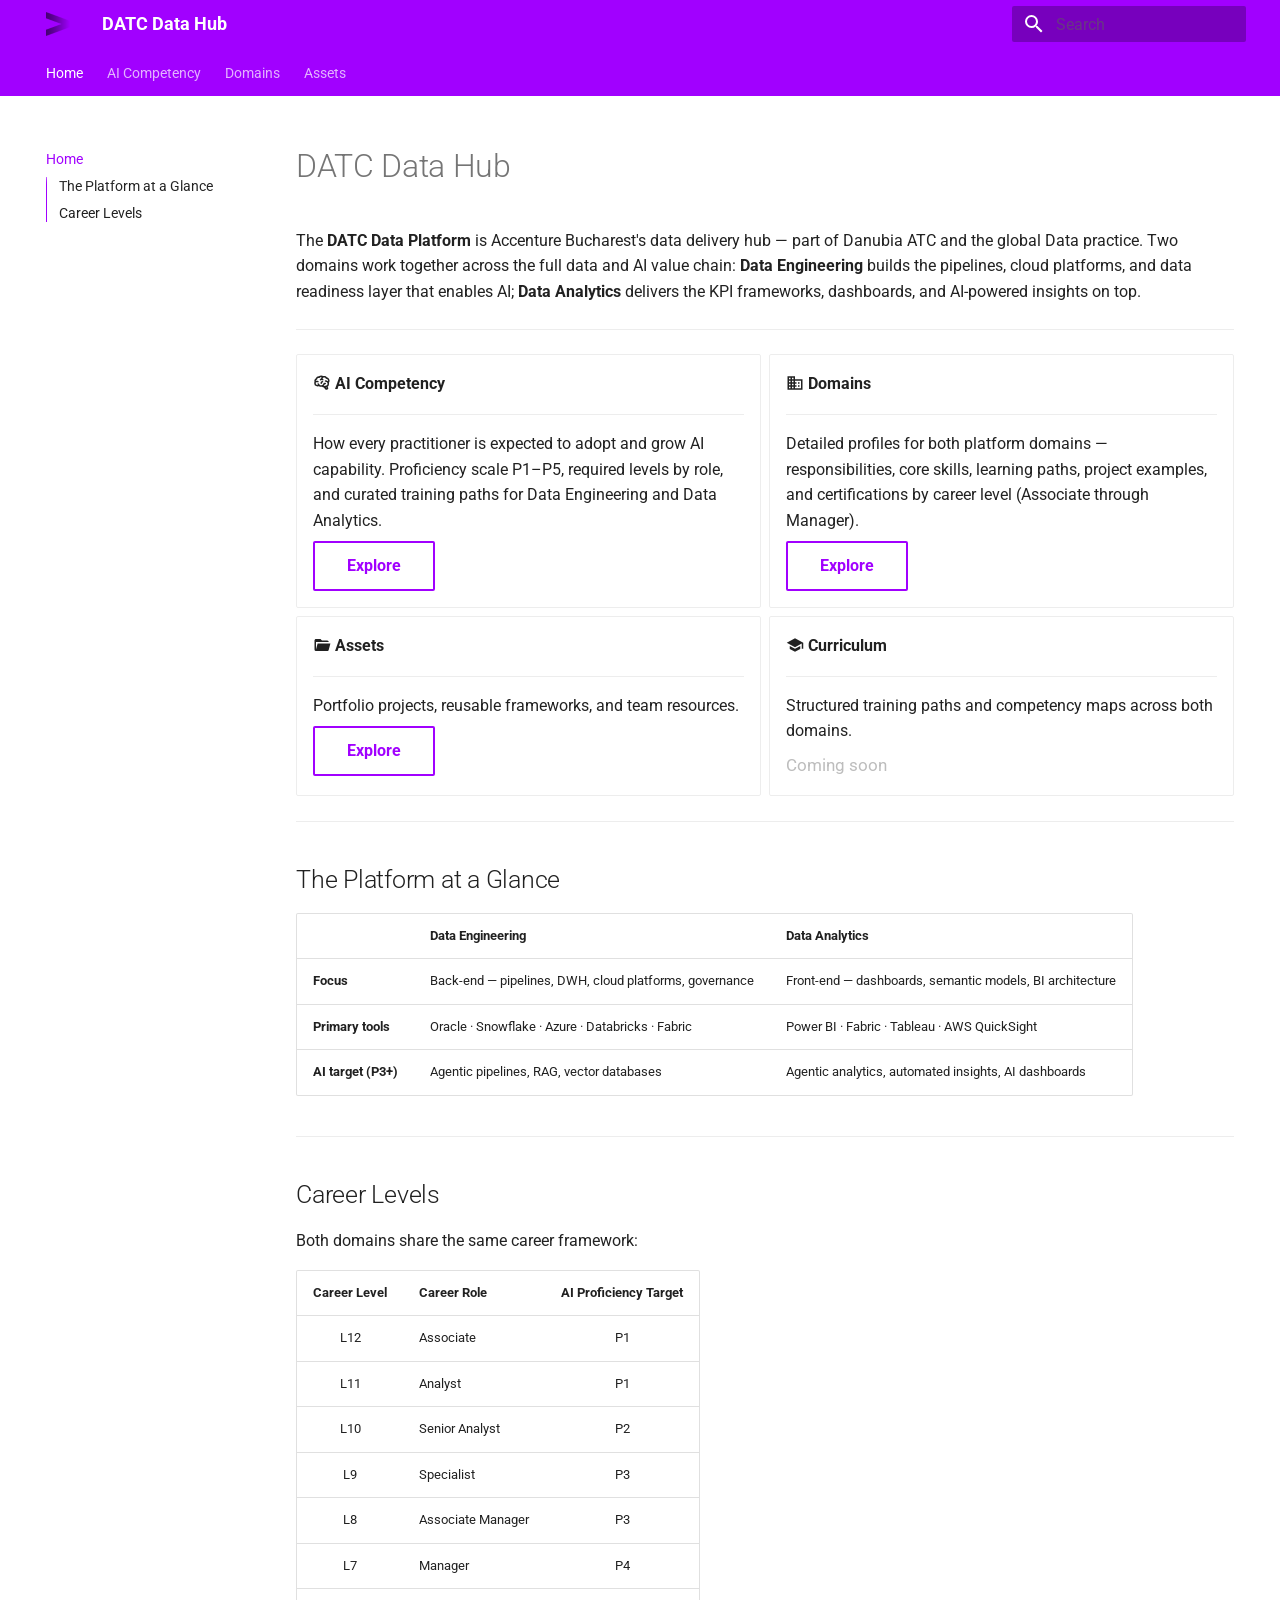
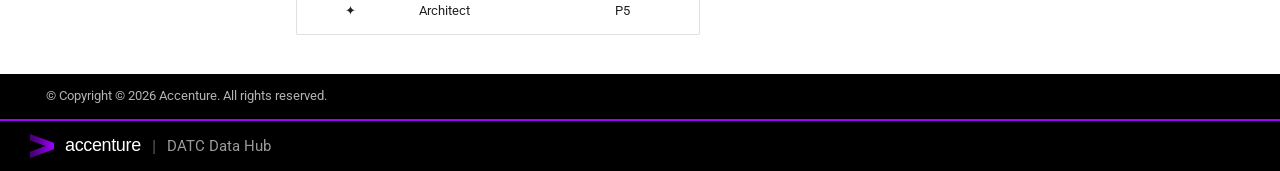
==== commit d82448b0: "Deployed 43c8131 with MkDocs version: 1.6.1" ====
--- a/index.html
+++ b/index.html
@@ -14,14 +14,14 @@
       
       
       
-        <link rel="next" href="domains/">
+        <link rel="next" href="ai-competency/">
       
       
         
       
       
       <link rel="icon" href="assets/accenture-favicon.ico">
-      <meta name="generator" content="mkdocs-1.6.1, mkdocs-material-9.7.6">
+      <meta name="generator" content="mkdocs-1.6.1, mkdocs-material-9.7.7">
     
     
       
@@ -29,7 +29,7 @@
       
     
     
-      <link rel="stylesheet" href="assets/stylesheets/main.484c7ddc.min.css">
+      <link rel="stylesheet" href="assets/stylesheets/main.ec1eaa64.min.css">
       
         
         <link rel="stylesheet" href="assets/stylesheets/palette.ab4e12ef.min.css">
@@ -207,13 +207,13 @@
     
     
       <li class="md-tabs__item">
-        <a href="domains/" class="md-tabs__link">
-          
-  
-  
-    
-  
-  Domains
+        <a href="ai-competency/" class="md-tabs__link">
+          
+  
+  
+    
+  
+  AI Competency
 
         </a>
       </li>
@@ -229,13 +229,13 @@
     
     
       <li class="md-tabs__item">
-        <a href="ai-competency/" class="md-tabs__link">
-          
-  
-  
-    
-  
-  AI Competency
+        <a href="domains/" class="md-tabs__link">
+          
+  
+  
+    
+  
+  Domains
 
         </a>
       </li>
@@ -249,25 +249,6 @@
   
   
     <li class="md-tabs__item">
-      <a href="curriculum/" class="md-tabs__link">
-        
-  
-  
-    
-  
-  Curriculum
-
-      </a>
-    </li>
-  
-
-      
-        
-  
-  
-  
-  
-    <li class="md-tabs__item">
       <a href="assets/" class="md-tabs__link">
         
   
@@ -275,25 +256,6 @@
     
   
   Assets
-
-      </a>
-    </li>
-  
-
-      
-        
-  
-  
-  
-  
-    <li class="md-tabs__item">
-      <a href="working/sandbox/" class="md-tabs__link">
-        
-  
-  
-    
-  
-  Sandbox
 
       </a>
     </li>
@@ -466,14 +428,14 @@
         
           
           <div class="md-nav__link md-nav__container">
-            <a href="domains/" class="md-nav__link ">
+            <a href="ai-competency/" class="md-nav__link ">
               
   
   
   <span class="md-ellipsis">
     
   
-    Domains
+    AI Competency
   
 
     
@@ -495,7 +457,7 @@
             <span class="md-nav__icon md-icon"></span>
             
   
-    Domains
+    AI Competency
   
 
           </label>
@@ -510,14 +472,14 @@
   
   
     <li class="md-nav__item">
-      <a href="domains/data-engineering/" class="md-nav__link">
+      <a href="ai-competency/ai-data-engineering/" class="md-nav__link">
         
   
   
   <span class="md-ellipsis">
     
   
-    Data Engineering
+    AI Data Engineering
   
 
     
@@ -538,14 +500,14 @@
   
   
     <li class="md-nav__item">
-      <a href="domains/data-analytics/" class="md-nav__link">
+      <a href="ai-competency/ai-data-analytics/" class="md-nav__link">
         
   
   
   <span class="md-ellipsis">
     
   
-    Data Analytics
+    AI Data Analytics
   
 
     
@@ -602,14 +564,14 @@
         
           
           <div class="md-nav__link md-nav__container">
-            <a href="ai-competency/" class="md-nav__link ">
+            <a href="domains/" class="md-nav__link ">
               
   
   
   <span class="md-ellipsis">
     
   
-    AI Competency
+    Domains
   
 
     
@@ -631,7 +593,7 @@
             <span class="md-nav__icon md-icon"></span>
             
   
-    AI Competency
+    Domains
   
 
           </label>
@@ -646,14 +608,14 @@
   
   
     <li class="md-nav__item">
-      <a href="ai-competency/data-engineering/" class="md-nav__link">
+      <a href="domains/data-engineering/" class="md-nav__link">
         
   
   
   <span class="md-ellipsis">
     
   
-    AI Data Engineering
+    Data Engineering
   
 
     
@@ -674,14 +636,14 @@
   
   
     <li class="md-nav__item">
-      <a href="ai-competency/data-analytics/" class="md-nav__link">
+      <a href="domains/data-analytics/" class="md-nav__link">
         
   
   
   <span class="md-ellipsis">
     
   
-    AI Data Analytics
+    Data Analytics
   
 
     
@@ -709,68 +671,14 @@
   
   
     <li class="md-nav__item">
-      <a href="curriculum/" class="md-nav__link">
+      <a href="assets/" class="md-nav__link">
         
   
   
   <span class="md-ellipsis">
     
   
-    Curriculum
-  
-
-    
-  </span>
-  
-  
-
-      </a>
-    </li>
-  
-
-    
-      
-      
-  
-  
-  
-  
-    <li class="md-nav__item">
-      <a href="assets/" class="md-nav__link">
-        
-  
-  
-  <span class="md-ellipsis">
-    
-  
     Assets
-  
-
-    
-  </span>
-  
-  
-
-      </a>
-    </li>
-  
-
-    
-      
-      
-  
-  
-  
-  
-    <li class="md-nav__item">
-      <a href="working/sandbox/" class="md-nav__link">
-        
-  
-  
-  <span class="md-ellipsis">
-    
-  
-    Sandbox
   
 
     
@@ -801,7 +709,7 @@
 
 
 <h1 id="datc-data-hub">DATC Data Hub</h1>
-<p>The <strong>DATC Data Platform</strong> is Accenture Bucharest's delivery capability within the global <strong>Data &amp; AI</strong> practice — part of Danubia ATC, a centre with <strong>119 specialists</strong> across Data Engineering and Data Analytics. We cover the full data value chain from raw ingestion through to decision-ready insights.</p>
+<p>The <strong>DATC Data Platform</strong> is Accenture Bucharest's data delivery hub — part of Danubia ATC and the global Data practice. Two domains work together across the full data and AI value chain: <strong>Data Engineering</strong> builds the pipelines, cloud platforms, and data readiness layer that enables AI; <strong>Data Analytics</strong> delivers the KPI frameworks, dashboards, and AI-powered insights on top.</p>
 <hr />
 <div class="grid cards">
 <ul>
@@ -818,16 +726,16 @@
 <p><a class="md-button md-button" href="domains/">Explore</a></p>
 </li>
 <li>
+<p><span class="twemoji"><svg xmlns="http://www.w3.org/2000/svg" viewBox="0 0 24 24"><path d="M19 20H4a2 2 0 0 1-2-2V6c0-1.11.89-2 2-2h6l2 2h7a2 2 0 0 1 2 2H4v10l2.14-8h17.07l-2.28 8.5c-.23.87-1.01 1.5-1.93 1.5"/></svg></span> <strong>Assets</strong></p>
+<hr />
+<p>Portfolio projects, reusable frameworks, and team resources.</p>
+<p><a class="md-button" href="assets/">Explore</a></p>
+</li>
+<li>
 <p><span class="twemoji"><svg xmlns="http://www.w3.org/2000/svg" viewBox="0 0 24 24"><path d="M12 3 1 9l11 6 9-4.91V17h2V9M5 13.18v4L12 21l7-3.82v-4L12 17z"/></svg></span> <strong>Curriculum</strong></p>
 <hr />
-<p>Structured training paths and competency maps across both domains. Coming soon.</p>
-<p><a class="md-button" href="curriculum/">Explore</a></p>
-</li>
-<li>
-<p><span class="twemoji"><svg xmlns="http://www.w3.org/2000/svg" viewBox="0 0 24 24"><path d="M19 20H4a2 2 0 0 1-2-2V6c0-1.11.89-2 2-2h6l2 2h7a2 2 0 0 1 2 2H4v10l2.14-8h17.07l-2.28 8.5c-.23.87-1.01 1.5-1.93 1.5"/></svg></span> <strong>Assets</strong></p>
-<hr />
-<p>Portfolio projects, reusable frameworks, and team resources. Coming soon.</p>
-<p><a class="md-button" href="assets/">Explore</a></p>
+<p>Structured training paths and competency maps across both domains.</p>
+<p><span style="color: #bdbdbd; font-size: 0.85rem;">Coming soon</span></p>
 </li>
 </ul>
 </div>
@@ -851,11 +759,6 @@
 <td><strong>Primary tools</strong></td>
 <td>Oracle · Snowflake · Azure · Databricks · Fabric</td>
 <td>Power BI · Fabric · Tableau · AWS QuickSight</td>
-</tr>
-<tr>
-<td><strong>Team size</strong></td>
-<td>76 Danubia · 20 Bucharest</td>
-<td>43 Danubia · 6 Bucharest</td>
 </tr>
 <tr>
 <td><strong>AI target (P3+)</strong></td>
@@ -974,7 +877,9 @@
       <script id="__config" type="application/json">{"annotate": null, "base": ".", "features": ["navigation.tabs", "navigation.sections", "navigation.indexes", "navigation.expand", "toc.integrate", "search.suggest", "search.highlight"], "search": "assets/javascripts/workers/search.2c215733.min.js", "tags": null, "translations": {"clipboard.copied": "Copied to clipboard", "clipboard.copy": "Copy to clipboard", "search.result.more.one": "1 more on this page", "search.result.more.other": "# more on this page", "search.result.none": "No matching documents", "search.result.one": "1 matching document", "search.result.other": "# matching documents", "search.result.placeholder": "Type to start searching", "search.result.term.missing": "Missing", "select.version": "Select version"}, "version": null}</script>
     
     
-      <script src="assets/javascripts/bundle.79ae519e.min.js"></script>
+      <script src="assets/javascripts/bundle.d7400e89.min.js"></script>
+      
+        <script src="js/competency-tracker.js"></script>
       
     
   </body>
--- a/assets/stylesheets/main.ec1eaa64.min.css
+++ b/assets/stylesheets/main.ec1eaa64.min.css
@@ -0,0 +1 @@
+@charset "UTF-8";html{-webkit-text-size-adjust:none;-moz-text-size-adjust:none;text-size-adjust:none;box-sizing:border-box}*,:after,:before{box-sizing:inherit}@media (prefers-reduced-motion){*,:after,:before{transition:none!important}}body{margin:0}a,button,input,label{-webkit-tap-highlight-color:transparent}a{color:inherit;text-decoration:none}hr{border:0;box-sizing:initial;display:block;height:.05rem;overflow:visible;padding:0}small{font-size:80%}sub,sup{line-height:1em}img{border-style:none}table{border-collapse:initial;border-spacing:0}td,th{font-weight:400;vertical-align:top}button{background:#0000;border:0;font-family:inherit;font-size:inherit;margin:0;padding:0}input{border:0;outline:none}:root{--md-primary-fg-color:#4051b5;--md-primary-fg-color--light:#5d6cc0;--md-primary-fg-color--dark:#303fa1;--md-primary-bg-color:#fff;--md-primary-bg-color--light:#ffffffb3;--md-accent-fg-color:#526cfe;--md-accent-fg-color--transparent:#526cfe1a;--md-accent-bg-color:#fff;--md-accent-bg-color--light:#ffffffb3}[data-md-color-scheme=default]{color-scheme:light}[data-md-color-scheme=default] img[src$="#gh-dark-mode-only"],[data-md-color-scheme=default] img[src$="#only-dark"]{display:none}:root,[data-md-color-scheme=default]{--md-hue:225deg;--md-default-fg-color:#000000de;--md-default-fg-color--light:#0000008a;--md-default-fg-color--lighter:#00000052;--md-default-fg-color--lightest:#00000012;--md-default-bg-color:#fff;--md-default-bg-color--light:#ffffffb3;--md-default-bg-color--lighter:#ffffff4d;--md-default-bg-color--lightest:#ffffff1f;--md-code-fg-color:#36464e;--md-code-bg-color:#f5f5f5;--md-code-bg-color--light:#f5f5f5b3;--md-code-bg-color--lighter:#f5f5f54d;--md-code-hl-color:#4287ff;--md-code-hl-color--light:#4287ff1a;--md-code-hl-number-color:#d52a2a;--md-code-hl-special-color:#db1457;--md-code-hl-function-color:#a846b9;--md-code-hl-constant-color:#6e59d9;--md-code-hl-keyword-color:#3f6ec6;--md-code-hl-string-color:#1c7d4d;--md-code-hl-name-color:var(--md-code-fg-color);--md-code-hl-operator-color:var(--md-default-fg-color--light);--md-code-hl-punctuation-color:var(--md-default-fg-color--light);--md-code-hl-comment-color:var(--md-default-fg-color--light);--md-code-hl-generic-color:var(--md-default-fg-color--light);--md-code-hl-variable-color:var(--md-default-fg-color--light);--md-typeset-color:var(--md-default-fg-color);--md-typeset-a-color:var(--md-primary-fg-color);--md-typeset-del-color:#f5503d26;--md-typeset-ins-color:#0bd57026;--md-typeset-kbd-color:#fafafa;--md-typeset-kbd-accent-color:#fff;--md-typeset-kbd-border-color:#b8b8b8;--md-typeset-mark-color:#ffff0080;--md-typeset-table-color:#0000001f;--md-typeset-table-color--light:rgba(0,0,0,.035);--md-admonition-fg-color:var(--md-default-fg-color);--md-admonition-bg-color:var(--md-default-bg-color);--md-warning-fg-color:#000000de;--md-warning-bg-color:#ff9;--md-footer-fg-color:#fff;--md-footer-fg-color--light:#ffffffb3;--md-footer-fg-color--lighter:#ffffff73;--md-footer-bg-color:#000000de;--md-footer-bg-color--dark:#00000052;--md-shadow-z1:0 0.2rem 0.5rem #0000000d,0 0 0.05rem #0000001a;--md-shadow-z2:0 0.2rem 0.5rem #0000001a,0 0 0.05rem #00000040;--md-shadow-z3:0 0.2rem 0.5rem #0003,0 0 0.05rem #00000059}.md-icon svg{fill:currentcolor;display:block;height:1.2rem;width:1.2rem}body{-webkit-font-smoothing:antialiased;-moz-osx-font-smoothing:grayscale;--md-text-font-family:var(--md-text-font,_),-apple-system,BlinkMacSystemFont,Helvetica,Arial,sans-serif;--md-code-font-family:var(--md-code-font,_),SFMono-Regular,Consolas,Menlo,monospace}aside,body,input{font-feature-settings:"kern","liga";color:var(--md-typeset-color);font-family:var(--md-text-font-family)}code,kbd,pre{font-feature-settings:"kern";font-family:var(--md-code-font-family)}:root{--md-typeset-table-sort-icon:url('data:image/svg+xml;charset=utf-8,<svg xmlns="http://www.w3.org/2000/svg" viewBox="0 0 24 24"><path d="m18 21-4-4h3V7h-3l4-4 4 4h-3v10h3M2 19v-2h10v2M2 13v-2h7v2M2 7V5h4v2z"/></svg>');--md-typeset-table-sort-icon--asc:url('data:image/svg+xml;charset=utf-8,<svg xmlns="http://www.w3.org/2000/svg" viewBox="0 0 24 24"><path d="M19 17h3l-4 4-4-4h3V3h2M2 17h10v2H2M6 5v2H2V5m0 6h7v2H2z"/></svg>');--md-typeset-table-sort-icon--desc:url('data:image/svg+xml;charset=utf-8,<svg xmlns="http://www.w3.org/2000/svg" viewBox="0 0 24 24"><path d="M19 7h3l-4-4-4 4h3v14h2M2 17h10v2H2M6 5v2H2V5m0 6h7v2H2z"/></svg>')}.md-typeset{-webkit-print-color-adjust:exact;color-adjust:exact;font-size:.8rem;line-height:1.6;overflow-wrap:break-word}@media print{.md-typeset{font-size:.68rem}}.md-typeset blockquote,.md-typeset dl,.md-typeset figure,.md-typeset ol,.md-typeset pre,.md-typeset ul{margin-bottom:1em;margin-top:1em}.md-typeset h1{color:var(--md-default-fg-color--light);font-size:2em;line-height:1.3;margin:0 0 1.25em}.md-typeset h1,.md-typeset h2{font-weight:300;letter-spacing:-.01em}.md-typeset h2{font-size:1.5625em;line-height:1.4;margin:1.6em 0 .64em}.md-typeset h3{font-size:1.25em;font-weight:400;letter-spacing:-.01em;line-height:1.5;margin:1.6em 0 .8em}.md-typeset h2+h3{margin-top:.8em}.md-typeset h4{font-weight:700;letter-spacing:-.01em;margin:1em 0}.md-typeset h5,.md-typeset h6{color:var(--md-default-fg-color--light);font-size:.8em;font-weight:700;letter-spacing:-.01em;margin:1.25em 0}.md-typeset h5{text-transform:uppercase}.md-typeset h5 code{text-transform:none}.md-typeset hr{border-bottom:.05rem solid var(--md-default-fg-color--lightest);display:flow-root;margin:1.5em 0}.md-typeset a{color:var(--md-typeset-a-color);word-break:break-word}.md-typeset a,.md-typeset a:before{transition:color 125ms}.md-typeset a:focus,.md-typeset a:hover{color:var(--md-accent-fg-color)}.md-typeset a:focus code,.md-typeset a:hover code{background-color:var(--md-accent-fg-color--transparent);color:var(--md-accent-fg-color)}.md-typeset a code{color:var(--md-typeset-a-color)}.md-typeset a.focus-visible{outline-color:var(--md-accent-fg-color);outline-offset:.2rem}.md-typeset code,.md-typeset kbd,.md-typeset pre{color:var(--md-code-fg-color);direction:ltr;font-variant-ligatures:none;transition:background-color 125ms}@media print{.md-typeset code,.md-typeset kbd,.md-typeset pre{white-space:pre-wrap}}.md-typeset code{background-color:var(--md-code-bg-color);border-radius:.1rem;-webkit-box-decoration-break:clone;box-decoration-break:clone;font-size:.85em;padding:0 .2941176471em;transition:color 125ms,background-color 125ms;word-break:break-word}.md-typeset code:not(.focus-visible){-webkit-tap-highlight-color:transparent;outline:none}.md-typeset pre{display:flow-root;line-height:1.4;position:relative}.md-typeset pre>code{-webkit-box-decoration-break:slice;box-decoration-break:slice;box-shadow:none;display:block;margin:0;outline-color:var(--md-accent-fg-color);overflow:auto;padding:.7720588235em 1.1764705882em;scrollbar-color:var(--md-default-fg-color--lighter) #0000;scrollbar-width:thin;touch-action:auto;word-break:normal}.md-typeset pre>code:hover{scrollbar-color:var(--md-accent-fg-color) #0000}.md-typeset pre>code::-webkit-scrollbar{height:.2rem;width:.2rem}.md-typeset pre>code::-webkit-scrollbar-thumb{background-color:var(--md-default-fg-color--lighter)}.md-typeset pre>code::-webkit-scrollbar-thumb:hover{background-color:var(--md-accent-fg-color)}.md-typeset kbd{background-color:var(--md-typeset-kbd-color);border-radius:.1rem;box-shadow:0 .1rem 0 .05rem var(--md-typeset-kbd-border-color),0 .1rem 0 var(--md-typeset-kbd-border-color),0 -.1rem .2rem var(--md-typeset-kbd-accent-color) inset;color:var(--md-default-fg-color);display:inline-block;font-size:.75em;padding:0 .6666666667em;vertical-align:text-top;word-break:break-word}.md-typeset mark{background-color:var(--md-typeset-mark-color);-webkit-box-decoration-break:clone;box-decoration-break:clone;color:inherit;word-break:break-word}.md-typeset abbr{cursor:help;text-decoration:none}.md-typeset [data-preview],.md-typeset abbr{border-bottom:.05rem dotted var(--md-default-fg-color--light)}.md-typeset small{opacity:.75}[dir=ltr] .md-typeset sub,[dir=ltr] .md-typeset sup{margin-left:.078125em}[dir=rtl] .md-typeset sub,[dir=rtl] .md-typeset sup{margin-right:.078125em}[dir=ltr] .md-typeset blockquote{padding-left:.6rem}[dir=rtl] .md-typeset blockquote{padding-right:.6rem}[dir=ltr] .md-typeset blockquote{border-left:.2rem solid var(--md-default-fg-color--lighter)}[dir=rtl] .md-typeset blockquote{border-right:.2rem solid var(--md-default-fg-color--lighter)}.md-typeset blockquote{color:var(--md-default-fg-color--light);margin-left:0;margin-right:0}.md-typeset ul{list-style-type:disc}.md-typeset ul[type]{list-style-type:revert-layer}[dir=ltr] .md-typeset ol,[dir=ltr] .md-typeset ul{margin-left:.625em}[dir=rtl] .md-typeset ol,[dir=rtl] .md-typeset ul{margin-right:.625em}.md-typeset ol,.md-typeset ul{padding:0}.md-typeset ol:not([hidden]),.md-typeset ul:not([hidden]){display:flow-root}.md-typeset ol ol,.md-typeset ul ol{list-style-type:lower-alpha}.md-typeset ol ol ol,.md-typeset ul ol ol{list-style-type:lower-roman}.md-typeset ol ol ol ol,.md-typeset ul ol ol ol{list-style-type:upper-alpha}.md-typeset ol ol ol ol ol,.md-typeset ul ol ol ol ol{list-style-type:upper-roman}.md-typeset ol[type],.md-typeset ul[type]{list-style-type:revert-layer}[dir=ltr] .md-typeset ol li,[dir=ltr] .md-typeset ul li{margin-left:1.25em}[dir=rtl] .md-typeset ol li,[dir=rtl] .md-typeset ul li{margin-right:1.25em}.md-typeset ol li,.md-typeset ul li{margin-bottom:.5em}.md-typeset ol li blockquote,.md-typeset ol li p,.md-typeset ul li blockquote,.md-typeset ul li p{margin:.5em 0}.md-typeset ol li:last-child,.md-typeset ul li:last-child{margin-bottom:0}[dir=ltr] .md-typeset ol li ol,[dir=ltr] .md-typeset ol li ul,[dir=ltr] .md-typeset ul li ol,[dir=ltr] .md-typeset ul li ul{margin-left:.625em}[dir=rtl] .md-typeset ol li ol,[dir=rtl] .md-typeset ol li ul,[dir=rtl] .md-typeset ul li ol,[dir=rtl] .md-typeset ul li ul{margin-right:.625em}.md-typeset ol li ol,.md-typeset ol li ul,.md-typeset ul li ol,.md-typeset ul li ul{margin-bottom:.5em;margin-top:.5em}[dir=ltr] .md-typeset dd{margin-left:1.875em}[dir=rtl] .md-typeset dd{margin-right:1.875em}.md-typeset dd{margin-bottom:1.5em;margin-top:1em}.md-typeset img,.md-typeset svg,.md-typeset video{height:auto;max-width:100%}.md-typeset img[align=left]{margin:1em 1em 1em 0}.md-typeset img[align=right]{margin:1em 0 1em 1em}.md-typeset img[align]:only-child{margin-top:0}.md-typeset figure{display:flow-root;margin:1em auto;max-width:100%;text-align:center;width:fit-content}.md-typeset figure img{display:block;margin:0 auto}.md-typeset figcaption{font-style:italic;margin:1em auto;max-width:24rem}.md-typeset iframe{max-width:100%}.md-typeset table:not([class]){background-color:var(--md-default-bg-color);border:.05rem solid var(--md-typeset-table-color);border-radius:.1rem;display:inline-block;font-size:.64rem;max-width:100%;overflow:auto;touch-action:auto}@media print{.md-typeset table:not([class]){display:table}}.md-typeset table:not([class])+*{margin-top:1.5em}.md-typeset table:not([class]) td>:first-child,.md-typeset table:not([class]) th>:first-child{margin-top:0}.md-typeset table:not([class]) td>:last-child,.md-typeset table:not([class]) th>:last-child{margin-bottom:0}.md-typeset table:not([class]) td:not([align]),.md-typeset table:not([class]) th:not([align]){text-align:left}[dir=rtl] .md-typeset table:not([class]) td:not([align]),[dir=rtl] .md-typeset table:not([class]) th:not([align]){text-align:right}.md-typeset table:not([class]) th{font-weight:700;min-width:5rem;padding:.9375em 1.25em;vertical-align:top}.md-typeset table:not([class]) td{border-top:.05rem solid var(--md-typeset-table-color);padding:.9375em 1.25em;vertical-align:top}.md-typeset table:not([class]) tbody tr{transition:background-color 125ms}.md-typeset table:not([class]) tbody tr:hover{background-color:var(--md-typeset-table-color--light);box-shadow:0 .05rem 0 var(--md-default-bg-color) inset}.md-typeset table:not([class]) a{word-break:normal}.md-typeset table th[role=columnheader]{cursor:pointer}[dir=ltr] .md-typeset table th[role=columnheader]:after{margin-left:.5em}[dir=rtl] .md-typeset table th[role=columnheader]:after{margin-right:.5em}.md-typeset table th[role=columnheader]:after{content:"";display:inline-block;height:1.2em;-webkit-mask-image:var(--md-typeset-table-sort-icon);mask-image:var(--md-typeset-table-sort-icon);-webkit-mask-repeat:no-repeat;mask-repeat:no-repeat;-webkit-mask-size:contain;mask-size:contain;transition:background-color 125ms;vertical-align:text-bottom;width:1.2em}.md-typeset table th[role=columnheader]:hover:after{background-color:var(--md-default-fg-color--lighter)}.md-typeset table th[role=columnheader][aria-sort=ascending]:after{background-color:var(--md-default-fg-color--light);-webkit-mask-image:var(--md-typeset-table-sort-icon--asc);mask-image:var(--md-typeset-table-sort-icon--asc)}.md-typeset table th[role=columnheader][aria-sort=descending]:after{background-color:var(--md-default-fg-color--light);-webkit-mask-image:var(--md-typeset-table-sort-icon--desc);mask-image:var(--md-typeset-table-sort-icon--desc)}.md-typeset__scrollwrap{margin:1em -.8rem;overflow-x:auto;touch-action:auto}.md-typeset__table{display:inline-block;margin-bottom:.5em;padding:0 .8rem}@media print{.md-typeset__table{display:block}}html .md-typeset__table table{display:table;margin:0;overflow:hidden;width:100%}@media screen and (max-width:44.984375em){.md-content__inner>pre{margin:1em -.8rem}.md-content__inner>pre code{border-radius:0}}.md-typeset .md-author{border-radius:100%;display:block;flex-shrink:0;height:1.6rem;overflow:hidden;position:relative;transition:color 125ms,transform 125ms;width:1.6rem}.md-typeset .md-author img{display:block}.md-typeset .md-author--more{background:var(--md-default-fg-color--lightest);color:var(--md-default-fg-color--lighter);font-size:.6rem;font-weight:700;line-height:1.6rem;text-align:center}.md-typeset .md-author--long{height:2.4rem;width:2.4rem}.md-typeset a.md-author{transform:scale(1)}.md-typeset a.md-author img{border-radius:100%;filter:grayscale(100%) opacity(75%);transition:filter 125ms}.md-typeset a.md-author:focus,.md-typeset a.md-author:hover{transform:scale(1.1);z-index:1}.md-typeset a.md-author:focus img,.md-typeset a.md-author:hover img{filter:grayscale(0)}.md-banner{background-color:var(--md-footer-bg-color);color:var(--md-footer-fg-color);overflow:auto}@media print{.md-banner{display:none}}.md-banner--warning{background-color:var(--md-warning-bg-color);color:var(--md-warning-fg-color)}.md-banner__inner{font-size:.7rem;margin:.6rem auto;padding:0 .8rem}[dir=ltr] .md-banner__button{float:right}[dir=rtl] .md-banner__button{float:left}.md-banner__button{color:inherit;cursor:pointer;transition:opacity .25s}.no-js .md-banner__button{display:none}.md-banner__button:hover{opacity:.7}html{font-size:125%;height:100%;overflow-x:hidden}@media screen and (min-width:100em){html{font-size:137.5%}}@media screen and (min-width:125em){html{font-size:150%}}body{background-color:var(--md-default-bg-color);display:flex;flex-direction:column;font-size:.5rem;min-height:100%;position:relative;width:100%}@media print{body{display:block}}@media screen and (max-width:59.984375em){body[data-md-scrolllock]{position:fixed}}.md-grid{margin-left:auto;margin-right:auto;max-width:61rem}.md-container{display:flex;flex-direction:column;flex-grow:1}@media print{.md-container{display:block}}.md-main{flex-grow:1}.md-main__inner{display:flex;height:100%;margin-top:1.5rem}.md-ellipsis{overflow:hidden;text-overflow:ellipsis}.md-toggle{display:none}.md-option{height:0;opacity:0;position:absolute;width:0}.md-option:checked+label:not([hidden]){display:block}.md-option.focus-visible+label{outline-color:var(--md-accent-fg-color);outline-style:auto}.md-skip{background-color:var(--md-default-fg-color);border-radius:.1rem;color:var(--md-default-bg-color);font-size:.64rem;margin:.5rem;opacity:0;outline-color:var(--md-accent-fg-color);padding:.3rem .5rem;position:fixed;transform:translateY(.4rem);z-index:-1}.md-skip:focus{opacity:1;transform:translateY(0);transition:transform .25s cubic-bezier(.4,0,.2,1),opacity 175ms 75ms;z-index:10}@page{margin:25mm}:root{--md-clipboard-icon:url('data:image/svg+xml;charset=utf-8,<svg xmlns="http://www.w3.org/2000/svg" viewBox="0 0 24 24"><path d="M19 21H8V7h11m0-2H8a2 2 0 0 0-2 2v14a2 2 0 0 0 2 2h11a2 2 0 0 0 2-2V7a2 2 0 0 0-2-2m-3-4H4a2 2 0 0 0-2 2v14h2V3h12z"/></svg>')}.md-clipboard{border-radius:.1rem;color:var(--md-default-fg-color--lightest);cursor:pointer;height:1.5em;outline-color:var(--md-accent-fg-color);outline-offset:.1rem;transition:color .25s;width:1.5em;z-index:1}@media print{.md-clipboard{display:none}}.md-clipboard:not(.focus-visible){-webkit-tap-highlight-color:transparent;outline:none}:hover>.md-clipboard{color:var(--md-default-fg-color--light)}.md-clipboard:focus,.md-clipboard:hover{color:var(--md-accent-fg-color)}.md-clipboard:after{background-color:currentcolor;content:"";display:block;height:1.125em;margin:0 auto;-webkit-mask-image:var(--md-clipboard-icon);mask-image:var(--md-clipboard-icon);-webkit-mask-position:center;mask-position:center;-webkit-mask-repeat:no-repeat;mask-repeat:no-repeat;-webkit-mask-size:contain;mask-size:contain;width:1.125em}.md-clipboard--inline{cursor:pointer}.md-clipboard--inline code{transition:color .25s,background-color .25s}.md-clipboard--inline:focus code,.md-clipboard--inline:hover code{background-color:var(--md-accent-fg-color--transparent);color:var(--md-accent-fg-color)}:root{--md-code-select-icon:url('data:image/svg+xml;charset=utf-8,<svg xmlns="http://www.w3.org/2000/svg" viewBox="0 0 24 24"><path d="M19 19h-4v2h4c1.1 0 2-.9 2-2v-4h-2m0-12h-4v2h4v4h2V5c0-1.1-.9-2-2-2M5 5h4V3H5c-1.1 0-2 .9-2 2v4h2m0 6H3v4c0 1.1.9 2 2 2h4v-2H5zm2-4h2v2H7zm4 0h2v2h-2zm4 0h2v2h-2zM7 7h2v2H7zm4 0h2v2h-2zm4 0h2v2h-2zm-8 8h2v2H7zm4 0h2v2h-2zm4 0h2v2h-2z"/></svg>');--md-code-copy-icon:url('data:image/svg+xml;charset=utf-8,<svg xmlns="http://www.w3.org/2000/svg" viewBox="0 0 24 24"><path d="M19 21H8V7h11m0-2H8a2 2 0 0 0-2 2v14a2 2 0 0 0 2 2h11a2 2 0 0 0 2-2V7a2 2 0 0 0-2-2m-3-4H4a2 2 0 0 0-2 2v14h2V3h12z"/></svg>')}.md-typeset .md-code__content{display:grid}.md-code__nav{background-color:var(--md-code-bg-color--lighter);border-radius:.1rem;display:flex;gap:.2rem;padding:.2rem;position:absolute;right:.25em;top:.25em;transition:background-color .25s;z-index:1}:hover>.md-code__nav{background-color:var(--md-code-bg-color--light)}.md-code__button{color:var(--md-default-fg-color--lightest);cursor:pointer;display:block;height:1.5em;outline-color:var(--md-accent-fg-color);outline-offset:.1rem;transition:color .25s;width:1.5em}:hover>*>.md-code__button{color:var(--md-default-fg-color--light)}.md-code__button.focus-visible,.md-code__button:hover{color:var(--md-accent-fg-color)}.md-code__button--active{color:var(--md-default-fg-color)!important}.md-code__button:after{background-color:currentcolor;content:"";display:block;height:1.125em;margin:0 auto;-webkit-mask-position:center;mask-position:center;-webkit-mask-repeat:no-repeat;mask-repeat:no-repeat;-webkit-mask-size:contain;mask-size:contain;width:1.125em}.md-code__button[data-md-type=select]:after{-webkit-mask-image:var(--md-code-select-icon);mask-image:var(--md-code-select-icon)}.md-code__button[data-md-type=copy]:after{-webkit-mask-image:var(--md-code-copy-icon);mask-image:var(--md-code-copy-icon)}@keyframes consent{0%{opacity:0;transform:translateY(100%)}to{opacity:1;transform:translateY(0)}}@keyframes overlay{0%{opacity:0}to{opacity:1}}.md-consent__overlay{animation:overlay .25s both;-webkit-backdrop-filter:blur(.1rem);backdrop-filter:blur(.1rem);background-color:#0000008a;height:100%;opacity:1;position:fixed;top:0;width:100%;z-index:5}.md-consent__inner{animation:consent .5s cubic-bezier(.1,.7,.1,1) both;background-color:var(--md-default-bg-color);border:0;border-radius:.1rem;bottom:0;box-shadow:0 0 .2rem #0000001a,0 .2rem .4rem #0003;max-height:100%;overflow:auto;padding:0;position:fixed;width:100%;z-index:5}.md-consent__form{padding:.8rem}.md-consent__settings{display:none;margin:1em 0}input:checked+.md-consent__settings{display:block}.md-consent__controls{margin-bottom:.8rem}.md-typeset .md-consent__controls .md-button{display:inline}@media screen and (max-width:44.984375em){.md-typeset .md-consent__controls .md-button{display:block;margin-top:.4rem;text-align:center;width:100%}}.md-consent label{cursor:pointer}.md-content{flex-grow:1;min-width:0}.md-content__inner{margin:0 .8rem 1.2rem;padding-top:.6rem}@media screen and (min-width:76.25em){[dir=ltr] .md-sidebar--primary:not([hidden])~.md-content>.md-content__inner{margin-left:1.2rem}[dir=ltr] .md-sidebar--secondary:not([hidden])~.md-content>.md-content__inner,[dir=rtl] .md-sidebar--primary:not([hidden])~.md-content>.md-content__inner{margin-right:1.2rem}[dir=rtl] .md-sidebar--secondary:not([hidden])~.md-content>.md-content__inner{margin-left:1.2rem}}.md-content__inner:before{content:"";display:block;height:.4rem}.md-content__inner>:last-child{margin-bottom:0}[dir=ltr] .md-content__button{float:right}[dir=rtl] .md-content__button{float:left}[dir=ltr] .md-content__button{margin-left:.4rem}[dir=rtl] .md-content__button{margin-right:.4rem}.md-content__button{margin:.4rem 0;padding:0}@media print{.md-content__button{display:none}}.md-typeset .md-content__button{color:var(--md-default-fg-color--lighter)}.md-content__button svg{display:inline;vertical-align:top}[dir=rtl] .md-content__button svg{transform:scaleX(-1)}[dir=ltr] .md-dialog{right:.8rem}[dir=rtl] .md-dialog{left:.8rem}.md-dialog{background-color:var(--md-default-fg-color);border-radius:.1rem;bottom:.8rem;box-shadow:var(--md-shadow-z3);min-width:11.1rem;opacity:0;padding:.4rem .6rem;pointer-events:none;position:fixed;transform:translateY(100%);transition:transform 0ms .4s,opacity .4s;z-index:4}@media print{.md-dialog{display:none}}.md-dialog--active{opacity:1;pointer-events:auto;transform:translateY(0);transition:transform .4s cubic-bezier(.075,.85,.175,1),opacity .4s}.md-dialog__inner{color:var(--md-default-bg-color);font-size:.7rem}.md-feedback{margin:2em 0 1em;text-align:center}.md-feedback fieldset{border:none;margin:0;padding:0}.md-feedback__title{font-weight:700;margin:1em auto}.md-feedback__inner{position:relative}.md-feedback__list{display:flex;flex-wrap:wrap;place-content:baseline center;position:relative}.md-feedback__list:hover .md-icon:not(:disabled){color:var(--md-default-fg-color--lighter)}:disabled .md-feedback__list{min-height:1.8rem}.md-feedback__icon{color:var(--md-default-fg-color--light);cursor:pointer;flex-shrink:0;margin:0 .1rem;transition:color 125ms}.md-feedback__icon:not(:disabled).md-icon:hover{color:var(--md-accent-fg-color)}.md-feedback__icon:disabled{color:var(--md-default-fg-color--lightest);pointer-events:none}.md-feedback__note{opacity:0;position:relative;transform:translateY(.4rem);transition:transform .4s cubic-bezier(.1,.7,.1,1),opacity .15s}.md-feedback__note>*{margin:0 auto;max-width:16rem}:disabled .md-feedback__note{opacity:1;transform:translateY(0)}@media print{.md-feedback{display:none}}.md-footer{background-color:var(--md-footer-bg-color);color:var(--md-footer-fg-color)}@media print{.md-footer{display:none}}.md-footer__inner{justify-content:space-between;overflow:auto;padding:.2rem}.md-footer__inner:not([hidden]){display:flex}.md-footer__link{align-items:end;display:flex;flex-grow:0.01;margin-bottom:.4rem;margin-top:1rem;max-width:100%;outline-color:var(--md-accent-fg-color);overflow:hidden;transition:opacity .25s}.md-footer__link:focus,.md-footer__link:hover{opacity:.7}[dir=rtl] .md-footer__link svg{transform:scaleX(-1)}@media screen and (max-width:44.984375em){.md-footer__link--prev{flex-shrink:0}.md-footer__link--prev .md-footer__title{display:none}}[dir=ltr] .md-footer__link--next{margin-left:auto}[dir=rtl] .md-footer__link--next{margin-right:auto}.md-footer__link--next{text-align:right}[dir=rtl] .md-footer__link--next{text-align:left}.md-footer__title{flex-grow:1;font-size:.9rem;margin-bottom:.7rem;max-width:calc(100% - 2.4rem);padding:0 1rem;white-space:nowrap}.md-footer__button{margin:.2rem;padding:.4rem}.md-footer__direction{font-size:.64rem;opacity:.7}.md-footer-meta{background-color:var(--md-footer-bg-color--dark)}.md-footer-meta__inner{display:flex;flex-wrap:wrap;justify-content:space-between;padding:.2rem}html .md-footer-meta.md-typeset a{color:var(--md-footer-fg-color--light)}html .md-footer-meta.md-typeset a:focus,html .md-footer-meta.md-typeset a:hover{color:var(--md-footer-fg-color)}.md-copyright{color:var(--md-footer-fg-color--lighter);font-size:.64rem;margin:auto .6rem;padding:.4rem 0;width:100%}@media screen and (min-width:45em){.md-copyright{width:auto}}.md-copyright__highlight{color:var(--md-footer-fg-color--light)}.md-social{display:inline-flex;gap:.2rem;margin:0 .4rem;padding:.2rem 0 .6rem}@media screen and (min-width:45em){.md-social{padding:.6rem 0}}.md-social__link{display:inline-block;height:1.6rem;text-align:center;width:1.6rem}.md-social__link:before{line-height:1.9}.md-social__link svg{fill:currentcolor;max-height:.8rem;vertical-align:-25%}.md-typeset .md-button{border:.1rem solid;border-radius:.1rem;color:var(--md-primary-fg-color);cursor:pointer;display:inline-block;font-weight:700;padding:.625em 2em;transition:color 125ms,background-color 125ms,border-color 125ms}.md-typeset .md-button--primary{background-color:var(--md-primary-fg-color);border-color:var(--md-primary-fg-color);color:var(--md-primary-bg-color)}.md-typeset .md-button:focus,.md-typeset .md-button:hover{background-color:var(--md-accent-fg-color);border-color:var(--md-accent-fg-color);color:var(--md-accent-bg-color)}[dir=ltr] .md-typeset .md-input{border-top-left-radius:.1rem}[dir=ltr] .md-typeset .md-input,[dir=rtl] .md-typeset .md-input{border-top-right-radius:.1rem}[dir=rtl] .md-typeset .md-input{border-top-left-radius:.1rem}.md-typeset .md-input{border-bottom:.1rem solid var(--md-default-fg-color--lighter);box-shadow:var(--md-shadow-z1);font-size:.8rem;height:1.8rem;padding:0 .6rem;transition:border .25s,box-shadow .25s}.md-typeset .md-input:focus,.md-typeset .md-input:hover{border-bottom-color:var(--md-accent-fg-color);box-shadow:var(--md-shadow-z2)}.md-typeset .md-input--stretch{width:100%}.md-header{background-color:var(--md-primary-fg-color);box-shadow:0 0 .2rem #0000,0 .2rem .4rem #0000;color:var(--md-primary-bg-color);display:block;left:0;position:sticky;right:0;top:0;z-index:4}@media print{.md-header{display:none}}.md-header[hidden]{transform:translateY(-100%);transition:transform .25s cubic-bezier(.8,0,.6,1),box-shadow .25s}.md-header--shadow{box-shadow:0 0 .2rem #0000001a,0 .2rem .4rem #0003;transition:transform .25s cubic-bezier(.1,.7,.1,1),box-shadow .25s}.md-header__inner{align-items:center;display:flex;padding:0 .2rem}.md-header__button{color:currentcolor;cursor:pointer;margin:.2rem;outline-color:var(--md-accent-fg-color);padding:.4rem;position:relative;transition:opacity .25s;vertical-align:middle;z-index:1}.md-header__button:hover{opacity:.7}.md-header__button:not([hidden]){display:inline-block}.md-header__button:not(.focus-visible){-webkit-tap-highlight-color:transparent;outline:none}.md-header__button.md-logo{margin:.2rem;padding:.4rem}@media screen and (max-width:76.234375em){.md-header__button.md-logo{display:none}}.md-header__button.md-logo img,.md-header__button.md-logo svg{fill:currentcolor;display:block;height:1.2rem;width:auto}@media screen and (min-width:60em){.md-header__button[for=__search]{display:none}}.no-js .md-header__button[for=__search]{display:none}[dir=rtl] .md-header__button[for=__search] svg{transform:scaleX(-1)}@media screen and (min-width:76.25em){.md-header__button[for=__drawer]{display:none}}.md-header__topic{display:flex;max-width:100%;position:absolute;transition:transform .4s cubic-bezier(.1,.7,.1,1),opacity .15s;white-space:nowrap}.md-header__topic+.md-header__topic{opacity:0;pointer-events:none;transform:translateX(1.25rem);transition:transform .4s cubic-bezier(1,.7,.1,.1),opacity .15s;z-index:-1}[dir=rtl] .md-header__topic+.md-header__topic{transform:translateX(-1.25rem)}.md-header__topic:first-child{font-weight:700}[dir=ltr] .md-header__title{margin-left:1rem;margin-right:.4rem}[dir=rtl] .md-header__title{margin-left:.4rem;margin-right:1rem}.md-header__title{flex-grow:1;font-size:.9rem;height:2.4rem;line-height:2.4rem}.md-header__title--active .md-header__topic{opacity:0;pointer-events:none;transform:translateX(-1.25rem);transition:transform .4s cubic-bezier(1,.7,.1,.1),opacity .15s;z-index:-1}[dir=rtl] .md-header__title--active .md-header__topic{transform:translateX(1.25rem)}.md-header__title--active .md-header__topic+.md-header__topic{opacity:1;pointer-events:auto;transform:translateX(0);transition:transform .4s cubic-bezier(.1,.7,.1,1),opacity .15s;z-index:0}.md-header__title>.md-header__ellipsis{height:100%;position:relative;width:100%}.md-header__option{display:flex;flex-shrink:0;max-width:100%;transition:max-width 0ms .25s,opacity .25s .25s;white-space:nowrap}[data-md-toggle=search]:checked~.md-header .md-header__option{max-width:0;opacity:0;transition:max-width 0ms,opacity 0ms}.md-header__option>input{bottom:0}.md-header__source{display:none}@media screen and (min-width:60em){[dir=ltr] .md-header__source{margin-left:1rem}[dir=rtl] .md-header__source{margin-right:1rem}.md-header__source{display:block;max-width:11.7rem;width:11.7rem}}@media screen and (min-width:76.25em){[dir=ltr] .md-header__source{margin-left:1.4rem}[dir=rtl] .md-header__source{margin-right:1.4rem}}.md-meta{color:var(--md-default-fg-color--light);font-size:.7rem;line-height:1.3}.md-meta__list{display:inline-flex;flex-wrap:wrap;list-style:none;margin:0;padding:0}.md-meta__item:not(:last-child):after{content:"·";margin-left:.2rem;margin-right:.2rem}.md-meta__link{color:var(--md-typeset-a-color)}.md-meta__link:focus,.md-meta__link:hover{color:var(--md-accent-fg-color)}.md-draft{background-color:#ff1744;border-radius:.125em;color:#fff;display:inline-block;font-weight:700;padding-left:.5714285714em;padding-right:.5714285714em}:root{--md-nav-icon--prev:url('data:image/svg+xml;charset=utf-8,<svg xmlns="http://www.w3.org/2000/svg" viewBox="0 0 24 24"><path d="M20 11v2H8l5.5 5.5-1.42 1.42L4.16 12l7.92-7.92L13.5 5.5 8 11z"/></svg>');--md-nav-icon--next:url('data:image/svg+xml;charset=utf-8,<svg xmlns="http://www.w3.org/2000/svg" viewBox="0 0 24 24"><path d="M8.59 16.58 13.17 12 8.59 7.41 10 6l6 6-6 6z"/></svg>');--md-toc-icon:url('data:image/svg+xml;charset=utf-8,<svg xmlns="http://www.w3.org/2000/svg" viewBox="0 0 24 24"><path d="M3 9h14V7H3zm0 4h14v-2H3zm0 4h14v-2H3zm16 0h2v-2h-2zm0-10v2h2V7zm0 6h2v-2h-2z"/></svg>')}.md-nav{font-size:.7rem;line-height:1.3}.md-nav__title{color:var(--md-default-fg-color--light);display:block;font-weight:700;overflow:hidden;padding:0 .6rem;text-overflow:ellipsis}.md-nav__title .md-nav__button{display:none}.md-nav__title .md-nav__button img{height:100%;width:auto}.md-nav__title .md-nav__button.md-logo img,.md-nav__title .md-nav__button.md-logo svg{fill:currentcolor;display:block;height:2.4rem;max-width:100%;object-fit:contain;width:auto}.md-nav__list{list-style:none;margin:0;padding:0}.md-nav__link{align-items:flex-start;display:flex;gap:.4rem;margin-top:.625em;scroll-snap-align:start;transition:color 125ms}.md-nav__link--passed,.md-nav__link--passed code{color:var(--md-default-fg-color--light)}.md-nav__item .md-nav__link--active,.md-nav__item .md-nav__link--active code{color:var(--md-typeset-a-color)}.md-nav__link .md-ellipsis{position:relative}.md-nav__link .md-ellipsis code{word-break:normal}[dir=ltr] .md-nav__link .md-icon:last-child{margin-left:auto}[dir=rtl] .md-nav__link .md-icon:last-child{margin-right:auto}.md-nav__link .md-typeset{font-size:.7rem;line-height:1.3}.md-nav__link svg{fill:currentcolor;flex-shrink:0;height:1.3em;position:relative}.md-nav__link[for]:focus,.md-nav__link[for]:hover,.md-nav__link[href]:focus,.md-nav__link[href]:hover{color:var(--md-accent-fg-color);cursor:pointer}.md-nav__link[for]:focus code,.md-nav__link[for]:hover code,.md-nav__link[href]:focus code,.md-nav__link[href]:hover code{background-color:var(--md-accent-fg-color--transparent);color:var(--md-accent-fg-color)}.md-nav__link.focus-visible{outline-color:var(--md-accent-fg-color);outline-offset:.2rem}.md-nav--primary .md-nav__link[for=__toc]{display:none}.md-nav--primary .md-nav__link[for=__toc] .md-icon:after{background-color:currentcolor;display:block;height:100%;-webkit-mask-image:var(--md-toc-icon);mask-image:var(--md-toc-icon);width:100%}.md-nav--primary .md-nav__link[for=__toc]~.md-nav{display:none}.md-nav__container>.md-nav__link{margin-top:0}.md-nav__container>.md-nav__link:first-child{flex-grow:1;min-width:0}.md-nav__icon{flex-shrink:0}.md-nav__source{display:none}@media screen and (max-width:76.234375em){.md-nav--primary,.md-nav--primary .md-nav{background-color:var(--md-default-bg-color);display:flex;flex-direction:column;height:100%;left:0;position:absolute;right:0;top:0;z-index:1}.md-nav--primary .md-nav__item,.md-nav--primary .md-nav__title{font-size:.8rem;line-height:1.5}.md-nav--primary .md-nav__title{background-color:var(--md-default-fg-color--lightest);color:var(--md-default-fg-color--light);cursor:pointer;height:5.6rem;line-height:2.4rem;padding:3rem .8rem .2rem;position:relative;white-space:nowrap}[dir=ltr] .md-nav--primary .md-nav__title .md-nav__icon{left:.4rem}[dir=rtl] .md-nav--primary .md-nav__title .md-nav__icon{right:.4rem}.md-nav--primary .md-nav__title .md-nav__icon{display:block;height:1.2rem;margin:.2rem;position:absolute;top:.4rem;width:1.2rem}.md-nav--primary .md-nav__title .md-nav__icon:after{background-color:currentcolor;content:"";display:block;height:100%;-webkit-mask-image:var(--md-nav-icon--prev);mask-image:var(--md-nav-icon--prev);-webkit-mask-position:center;mask-position:center;-webkit-mask-repeat:no-repeat;mask-repeat:no-repeat;-webkit-mask-size:contain;mask-size:contain;width:100%}.md-nav--primary .md-nav__title~.md-nav__list{background-color:var(--md-default-bg-color);box-shadow:0 .05rem 0 var(--md-default-fg-color--lightest) inset;overflow-y:auto;scroll-snap-type:y mandatory;touch-action:pan-y}.md-nav--primary .md-nav__title~.md-nav__list>:first-child{border-top:0}.md-nav--primary .md-nav__title[for=__drawer]{background-color:var(--md-primary-fg-color);color:var(--md-primary-bg-color);font-weight:700}.md-nav--primary .md-nav__title .md-logo{display:block;left:.2rem;margin:.2rem;padding:.4rem;position:absolute;right:.2rem;top:.2rem}.md-nav--primary .md-nav__list{flex:1}.md-nav--primary .md-nav__item{border-top:.05rem solid var(--md-default-fg-color--lightest)}.md-nav--primary .md-nav__item--active>.md-nav__link{color:var(--md-typeset-a-color)}.md-nav--primary .md-nav__item--active>.md-nav__link:focus,.md-nav--primary .md-nav__item--active>.md-nav__link:hover{color:var(--md-accent-fg-color)}.md-nav--primary .md-nav__link{margin-top:0;padding:.6rem .8rem}.md-nav--primary .md-nav__link svg{margin-top:.1em}.md-nav--primary .md-nav__link>.md-nav__link{padding:0}[dir=ltr] .md-nav--primary .md-nav__link .md-nav__icon{margin-right:-.2rem}[dir=rtl] .md-nav--primary .md-nav__link .md-nav__icon{margin-left:-.2rem}.md-nav--primary .md-nav__link .md-nav__icon{font-size:1.2rem;height:1.2rem;width:1.2rem}.md-nav--primary .md-nav__link .md-nav__icon:after{background-color:currentcolor;content:"";display:block;height:100%;-webkit-mask-image:var(--md-nav-icon--next);mask-image:var(--md-nav-icon--next);-webkit-mask-position:center;mask-position:center;-webkit-mask-repeat:no-repeat;mask-repeat:no-repeat;-webkit-mask-size:contain;mask-size:contain;width:100%}[dir=rtl] .md-nav--primary .md-nav__icon:after{transform:scale(-1)}.md-nav--primary .md-nav--secondary .md-nav{background-color:initial;position:static}[dir=ltr] .md-nav--primary .md-nav--secondary .md-nav .md-nav__link{padding-left:1.4rem}[dir=rtl] .md-nav--primary .md-nav--secondary .md-nav .md-nav__link{padding-right:1.4rem}[dir=ltr] .md-nav--primary .md-nav--secondary .md-nav .md-nav .md-nav__link{padding-left:2rem}[dir=rtl] .md-nav--primary .md-nav--secondary .md-nav .md-nav .md-nav__link{padding-right:2rem}[dir=ltr] .md-nav--primary .md-nav--secondary .md-nav .md-nav .md-nav .md-nav__link{padding-left:2.6rem}[dir=rtl] .md-nav--primary .md-nav--secondary .md-nav .md-nav .md-nav .md-nav__link{padding-right:2.6rem}[dir=ltr] .md-nav--primary .md-nav--secondary .md-nav .md-nav .md-nav .md-nav .md-nav__link{padding-left:3.2rem}[dir=rtl] .md-nav--primary .md-nav--secondary .md-nav .md-nav .md-nav .md-nav .md-nav__link{padding-right:3.2rem}.md-nav--secondary{background-color:initial}.md-nav__toggle~.md-nav{display:flex;opacity:0;transform:translateX(100%);transition:transform .25s cubic-bezier(.8,0,.6,1),opacity 125ms 50ms}[dir=rtl] .md-nav__toggle~.md-nav{transform:translateX(-100%)}.md-nav__toggle:checked~.md-nav{opacity:1;transform:translateX(0);transition:transform .25s cubic-bezier(.4,0,.2,1),opacity 125ms 125ms}.md-nav__toggle:checked~.md-nav>.md-nav__list{backface-visibility:hidden}}@media screen and (max-width:59.984375em){.md-nav--primary .md-nav__link[for=__toc]{display:flex}.md-nav--primary .md-nav__link[for=__toc] .md-icon:after{content:""}.md-nav--primary .md-nav__link[for=__toc]+.md-nav__link{display:none}.md-nav--primary .md-nav__link[for=__toc]~.md-nav{display:flex}.md-nav__source{background-color:var(--md-primary-fg-color--dark);color:var(--md-primary-bg-color);display:block;padding:0 .2rem}}@media screen and (min-width:60em) and (max-width:76.234375em){.md-nav--integrated .md-nav__link[for=__toc]{display:flex}.md-nav--integrated .md-nav__link[for=__toc] .md-icon:after{content:""}.md-nav--integrated .md-nav__link[for=__toc]+.md-nav__link{display:none}.md-nav--integrated .md-nav__link[for=__toc]~.md-nav{display:flex}}@media screen and (min-width:60em){.md-nav{margin-bottom:-.4rem}.md-nav--secondary .md-nav__title{background:var(--md-default-bg-color);box-shadow:0 0 .4rem .4rem var(--md-default-bg-color);position:sticky;top:0;z-index:1}.md-nav--secondary .md-nav__title[for=__toc]{scroll-snap-align:start}.md-nav--secondary .md-nav__title .md-nav__icon{display:none}[dir=ltr] .md-nav--secondary .md-nav__list{padding-left:.6rem}[dir=rtl] .md-nav--secondary .md-nav__list{padding-right:.6rem}.md-nav--secondary .md-nav__list{padding-bottom:.4rem}[dir=ltr] .md-nav--secondary .md-nav__item>.md-nav__link{margin-right:.4rem}[dir=rtl] .md-nav--secondary .md-nav__item>.md-nav__link{margin-left:.4rem}}@media screen and (min-width:76.25em){.md-nav{margin-bottom:-.4rem;transition:max-height .25s cubic-bezier(.86,0,.07,1)}.md-nav--primary .md-nav__title{background:var(--md-default-bg-color);box-shadow:0 0 .4rem .4rem var(--md-default-bg-color);position:sticky;top:0;z-index:1}.md-nav--primary .md-nav__title[for=__drawer]{scroll-snap-align:start}.md-nav--primary .md-nav__title .md-nav__icon{display:none}[dir=ltr] .md-nav--primary .md-nav__list{padding-left:.6rem}[dir=rtl] .md-nav--primary .md-nav__list{padding-right:.6rem}.md-nav--primary .md-nav__list{padding-bottom:.4rem}[dir=ltr] .md-nav--primary .md-nav__item>.md-nav__link{margin-right:.4rem}[dir=rtl] .md-nav--primary .md-nav__item>.md-nav__link{margin-left:.4rem}.md-nav__toggle~.md-nav{display:grid;grid-template-rows:minmax(.4rem,0fr);opacity:0;transition:grid-template-rows .25s cubic-bezier(.86,0,.07,1),opacity .25s,visibility 0ms .25s;visibility:collapse}.md-nav__toggle~.md-nav>.md-nav__list{overflow:hidden}.md-nav__toggle.md-toggle--indeterminate~.md-nav,.md-nav__toggle:checked~.md-nav{grid-template-rows:minmax(.4rem,1fr);opacity:1;transition:grid-template-rows .25s cubic-bezier(.86,0,.07,1),opacity .15s .1s,visibility 0ms;visibility:visible}.md-nav__toggle.md-toggle--indeterminate~.md-nav{transition:none}.md-nav__item--nested>.md-nav>.md-nav__title{display:none}.md-nav__item--section{display:block;margin:1.25em 0}.md-nav__item--section:last-child{margin-bottom:0}.md-nav__item--section>.md-nav__link{font-weight:700}.md-nav__item--section>.md-nav__link[for]{color:var(--md-default-fg-color--light)}.md-nav__item--section>.md-nav__link:not(.md-nav__container){pointer-events:none}.md-nav__item--section>.md-nav__link .md-icon,.md-nav__item--section>.md-nav__link>[for]{display:none}[dir=ltr] .md-nav__item--section>.md-nav{margin-left:-.6rem}[dir=rtl] .md-nav__item--section>.md-nav{margin-right:-.6rem}.md-nav__item--section>.md-nav{display:block;opacity:1;visibility:visible}.md-nav__item--section>.md-nav>.md-nav__list>.md-nav__item{padding:0}.md-nav__icon{border-radius:100%;height:.9rem;transition:background-color .25s;width:.9rem}.md-nav__icon:hover{background-color:var(--md-accent-fg-color--transparent)}.md-nav__icon:after{background-color:currentcolor;border-radius:100%;content:"";display:inline-block;height:100%;-webkit-mask-image:var(--md-nav-icon--next);mask-image:var(--md-nav-icon--next);-webkit-mask-position:center;mask-position:center;-webkit-mask-repeat:no-repeat;mask-repeat:no-repeat;-webkit-mask-size:contain;mask-size:contain;transition:transform .25s;vertical-align:-.1rem;width:100%}[dir=rtl] .md-nav__icon:after{transform:rotate(180deg)}.md-nav__item--nested .md-nav__toggle:checked~.md-nav__link .md-nav__icon:after,.md-nav__item--nested .md-toggle--indeterminate~.md-nav__link .md-nav__icon:after{transform:rotate(90deg)}.md-nav--lifted>.md-nav__list>.md-nav__item,.md-nav--lifted>.md-nav__title{display:none}.md-nav--lifted>.md-nav__list>.md-nav__item--active{display:block}.md-nav--lifted>.md-nav__list>.md-nav__item--active>.md-nav__link{background:var(--md-default-bg-color);box-shadow:0 0 .4rem .4rem var(--md-default-bg-color);margin-top:0;position:sticky;top:0;z-index:1}.md-nav--lifted>.md-nav__list>.md-nav__item--active>.md-nav__link:not(.md-nav__container){pointer-events:none}.md-nav--lifted>.md-nav__list>.md-nav__item--active.md-nav__item--section{margin:0}[dir=ltr] .md-nav--lifted>.md-nav__list>.md-nav__item>.md-nav:not(.md-nav--secondary){margin-left:-.6rem}[dir=rtl] .md-nav--lifted>.md-nav__list>.md-nav__item>.md-nav:not(.md-nav--secondary){margin-right:-.6rem}.md-nav--lifted>.md-nav__list>.md-nav__item>[for]{color:var(--md-default-fg-color--light)}.md-nav--lifted .md-nav[data-md-level="1"]{grid-template-rows:minmax(.4rem,1fr);opacity:1;visibility:visible}[dir=ltr] .md-nav--integrated>.md-nav__list>.md-nav__item--active .md-nav--secondary{border-left:.05rem solid var(--md-primary-fg-color)}[dir=rtl] .md-nav--integrated>.md-nav__list>.md-nav__item--active .md-nav--secondary{border-right:.05rem solid var(--md-primary-fg-color)}.md-nav--integrated>.md-nav__list>.md-nav__item--active .md-nav--secondary{display:block;margin-bottom:1.25em;opacity:1;visibility:visible}.md-nav--integrated>.md-nav__list>.md-nav__item--active .md-nav--secondary>.md-nav__list{overflow:visible;padding-bottom:0}.md-nav--integrated>.md-nav__list>.md-nav__item--active .md-nav--secondary>.md-nav__title{display:none}}.md-pagination{font-size:.8rem;font-weight:700;gap:.4rem}.md-pagination,.md-pagination>*{align-items:center;display:flex;justify-content:center}.md-pagination>*{border-radius:.2rem;height:1.8rem;min-width:1.8rem;text-align:center}.md-pagination__current{background-color:var(--md-default-fg-color--lightest);color:var(--md-default-fg-color--light)}.md-pagination__link{transition:color 125ms,background-color 125ms}.md-pagination__link:focus,.md-pagination__link:hover{background-color:var(--md-accent-fg-color--transparent);color:var(--md-accent-fg-color)}.md-pagination__link:focus svg,.md-pagination__link:hover svg{color:var(--md-accent-fg-color)}.md-pagination__link.focus-visible{outline-color:var(--md-accent-fg-color);outline-offset:.2rem}.md-pagination__link svg{fill:currentcolor;color:var(--md-default-fg-color--lighter);display:block;max-height:100%;width:1.2rem}:root{--md-path-icon:url('data:image/svg+xml;charset=utf-8,<svg xmlns="http://www.w3.org/2000/svg" viewBox="0 0 24 24"><path d="M8.59 16.58 13.17 12 8.59 7.41 10 6l6 6-6 6z"/></svg>')}.md-path{font-size:.7rem;margin:0 .8rem;overflow:auto;padding-top:1.2rem}.md-path:not([hidden]){display:block}@media screen and (min-width:76.25em){.md-path{margin:0 1.2rem}}.md-path__list{align-items:center;display:flex;gap:.2rem;list-style:none;margin:0;padding:0}.md-path__item:not(:first-child){display:inline-flex;gap:.2rem;white-space:nowrap}.md-path__item:not(:first-child):before{background-color:var(--md-default-fg-color--lighter);content:"";display:inline;height:.8rem;-webkit-mask-image:var(--md-path-icon);mask-image:var(--md-path-icon);width:.8rem}.md-path__link{align-items:center;color:var(--md-default-fg-color--light);display:flex}.md-path__link:focus,.md-path__link:hover{color:var(--md-accent-fg-color)}:root{--md-post-pin-icon:url('data:image/svg+xml;charset=utf-8,<svg xmlns="http://www.w3.org/2000/svg" viewBox="0 0 24 24"><path d="M16 12V4h1V2H7v2h1v8l-2 2v2h5.2v6h1.6v-6H18v-2z"/></svg>')}.md-post__back{border-bottom:.05rem solid var(--md-default-fg-color--lightest);margin-bottom:1.2rem;padding-bottom:1.2rem}@media screen and (max-width:76.234375em){.md-post__back{display:none}}[dir=rtl] .md-post__back svg{transform:scaleX(-1)}.md-post__authors{display:flex;flex-direction:column;gap:.6rem;margin:0 .6rem 1.2rem}.md-post .md-post__meta a{transition:color 125ms}.md-post .md-post__meta a:focus,.md-post .md-post__meta a:hover{color:var(--md-accent-fg-color)}.md-post__title{color:var(--md-default-fg-color--light);font-weight:700}.md-post--excerpt{margin-bottom:3.2rem}.md-post--excerpt .md-post__header{align-items:center;display:flex;gap:.6rem;min-height:1.6rem}.md-post--excerpt .md-post__authors{align-items:center;display:inline-flex;flex-direction:row;gap:.2rem;margin:0;min-height:2.4rem}[dir=ltr] .md-post--excerpt .md-post__meta .md-meta__list{margin-right:.4rem}[dir=rtl] .md-post--excerpt .md-post__meta .md-meta__list{margin-left:.4rem}.md-post--excerpt .md-post__content>:first-child{--md-scroll-margin:6rem;margin-top:0}.md-post>.md-nav--secondary{margin:1em 0}.md-pin{background:var(--md-default-fg-color--lightest);border-radius:1rem;margin-top:-.05rem;padding:.2rem}.md-pin:after{background-color:currentcolor;content:"";display:block;height:.6rem;margin:0 auto;-webkit-mask-image:var(--md-post-pin-icon);mask-image:var(--md-post-pin-icon);-webkit-mask-position:center;mask-position:center;-webkit-mask-repeat:no-repeat;mask-repeat:no-repeat;-webkit-mask-size:contain;mask-size:contain;width:.6rem}.md-profile{align-items:center;display:flex;font-size:.7rem;gap:.6rem;line-height:1.4;width:100%}.md-profile__description{flex-grow:1}.md-content--post{display:flex}@media screen and (max-width:76.234375em){.md-content--post{flex-flow:column-reverse}}.md-content--post>.md-content__inner{flex-grow:1;min-width:0}@media screen and (min-width:76.25em){[dir=ltr] .md-content--post>.md-content__inner{margin-left:1.2rem}[dir=rtl] .md-content--post>.md-content__inner{margin-right:1.2rem}}@media screen and (max-width:76.234375em){.md-sidebar.md-sidebar--post{padding:0;position:static;width:100%}.md-sidebar.md-sidebar--post .md-sidebar__scrollwrap{overflow:visible}.md-sidebar.md-sidebar--post .md-sidebar__inner{padding:0}.md-sidebar.md-sidebar--post .md-post__meta{margin-left:.6rem;margin-right:.6rem}.md-sidebar.md-sidebar--post .md-nav__item{border:none;display:inline}.md-sidebar.md-sidebar--post .md-nav__list{display:inline-flex;flex-wrap:wrap;gap:.6rem;padding-bottom:.6rem;padding-top:.6rem}.md-sidebar.md-sidebar--post .md-nav__link{padding:0}.md-sidebar.md-sidebar--post .md-nav{height:auto;margin-bottom:0;position:static}}:root{--md-progress-value:0;--md-progress-delay:400ms}.md-progress{background:var(--md-primary-bg-color);height:.075rem;opacity:min(clamp(0,var(--md-progress-value),1),clamp(0,100 - var(--md-progress-value),1));position:fixed;top:0;transform:scaleX(calc(var(--md-progress-value)*1%));transform-origin:left;transition:transform .5s cubic-bezier(.19,1,.22,1),opacity .25s var(--md-progress-delay);width:100%;z-index:4}:root{--md-search-result-icon:url('data:image/svg+xml;charset=utf-8,<svg xmlns="http://www.w3.org/2000/svg" viewBox="0 0 24 24"><path d="M14 2H6a2 2 0 0 0-2 2v16a2 2 0 0 0 2 2h7c-.41-.25-.8-.56-1.14-.9-.33-.33-.61-.7-.86-1.1H6V4h7v5h5v1.18c.71.16 1.39.43 2 .82V8zm6.31 16.9c1.33-2.11.69-4.9-1.4-6.22-2.11-1.33-4.91-.68-6.22 1.4-1.34 2.11-.69 4.89 1.4 6.22 1.46.93 3.32.93 4.79.02L22 23.39 23.39 22zm-3.81.1a2.5 2.5 0 0 1-2.5-2.5 2.5 2.5 0 0 1 2.5-2.5 2.5 2.5 0 0 1 2.5 2.5 2.5 2.5 0 0 1-2.5 2.5"/></svg>')}.md-search{position:relative}@media screen and (min-width:60em){.md-search{padding:.2rem 0}}.no-js .md-search{display:none}.md-search__overlay{opacity:0;z-index:1}@media screen and (max-width:59.984375em){[dir=ltr] .md-search__overlay{left:-2.2rem}[dir=rtl] .md-search__overlay{right:-2.2rem}.md-search__overlay{background-color:var(--md-default-bg-color);border-radius:1rem;height:2rem;overflow:hidden;pointer-events:none;position:absolute;top:-1rem;transform-origin:center;transition:transform .3s .1s,opacity .2s .2s;width:2rem}[data-md-toggle=search]:checked~.md-header .md-search__overlay{opacity:1;transition:transform .4s,opacity .1s}}@media screen and (min-width:60em){[dir=ltr] .md-search__overlay{left:0}[dir=rtl] .md-search__overlay{right:0}.md-search__overlay{background-color:#0000008a;cursor:pointer;height:0;position:fixed;top:0;transition:width 0ms .25s,height 0ms .25s,opacity .25s;width:0}[data-md-toggle=search]:checked~.md-header .md-search__overlay{height:200vh;opacity:1;transition:width 0ms,height 0ms,opacity .25s;width:100%}}@media screen and (max-width:29.984375em){[data-md-toggle=search]:checked~.md-header .md-search__overlay{transform:scale(45)}}@media screen and (min-width:30em) and (max-width:44.984375em){[data-md-toggle=search]:checked~.md-header .md-search__overlay{transform:scale(60)}}@media screen and (min-width:45em) and (max-width:59.984375em){[data-md-toggle=search]:checked~.md-header .md-search__overlay{transform:scale(75)}}.md-search__inner{backface-visibility:hidden}@media screen and (max-width:59.984375em){[dir=ltr] .md-search__inner{left:0}[dir=rtl] .md-search__inner{right:0}.md-search__inner{height:0;opacity:0;overflow:hidden;position:fixed;top:0;transform:translateX(5%);transition:width 0ms .3s,height 0ms .3s,transform .15s cubic-bezier(.4,0,.2,1) .15s,opacity .15s .15s;width:0;z-index:2}[dir=rtl] .md-search__inner{transform:translateX(-5%)}[data-md-toggle=search]:checked~.md-header .md-search__inner{height:100%;opacity:1;transform:translateX(0);transition:width 0ms 0ms,height 0ms 0ms,transform .15s cubic-bezier(.1,.7,.1,1) .15s,opacity .15s .15s;width:100%}}@media screen and (min-width:60em){[dir=ltr] .md-search__inner{float:right}[dir=rtl] .md-search__inner{float:left}.md-search__inner{padding:.1rem 0;position:relative;transition:width .25s cubic-bezier(.1,.7,.1,1);width:11.7rem}}@media screen and (min-width:60em) and (max-width:76.234375em){[data-md-toggle=search]:checked~.md-header .md-search__inner{width:23.4rem}}@media screen and (min-width:76.25em){[data-md-toggle=search]:checked~.md-header .md-search__inner{width:34.4rem}}.md-search__form{background-color:var(--md-default-bg-color);box-shadow:0 0 .6rem #0000;height:2.4rem;position:relative;transition:color .25s,background-color .25s;z-index:2}@media screen and (min-width:60em){.md-search__form{background-color:#00000042;border-radius:.1rem;height:1.8rem}.md-search__form:hover{background-color:#ffffff1f}}[data-md-toggle=search]:checked~.md-header .md-search__form{background-color:var(--md-default-bg-color);border-radius:.1rem .1rem 0 0;box-shadow:0 0 .6rem #00000012;color:var(--md-default-fg-color)}[dir=ltr] .md-search__input{padding-left:3.6rem;padding-right:2.2rem}[dir=rtl] .md-search__input{padding-left:2.2rem;padding-right:3.6rem}.md-search__input{background:#0000;font-size:.9rem;height:100%;position:relative;text-overflow:ellipsis;width:100%;z-index:2}.md-search__input::placeholder{transition:color .25s}.md-search__input::placeholder,.md-search__input~.md-search__icon{color:var(--md-default-fg-color--light)}.md-search__input::-ms-clear{display:none}@media screen and (max-width:59.984375em){.md-search__input{font-size:.9rem;height:2.4rem;width:100%}}@media screen and (min-width:60em){[dir=ltr] .md-search__input{padding-left:2.2rem}[dir=rtl] .md-search__input{padding-right:2.2rem}.md-search__input{color:inherit;font-size:.8rem}.md-search__input::placeholder{color:var(--md-primary-bg-color--light)}.md-search__input+.md-search__icon{color:var(--md-primary-bg-color)}[data-md-toggle=search]:checked~.md-header .md-search__input{text-overflow:clip}[data-md-toggle=search]:checked~.md-header .md-search__input+.md-search__icon{color:var(--md-default-fg-color--light)}[data-md-toggle=search]:checked~.md-header .md-search__input::placeholder{color:#0000}}.md-search__icon{cursor:pointer;display:inline-block;height:1.2rem;transition:color .25s,opacity .25s;width:1.2rem}.md-search__icon:hover{opacity:.7}[dir=ltr] .md-search__icon[for=__search]{left:.5rem}[dir=rtl] .md-search__icon[for=__search]{right:.5rem}.md-search__icon[for=__search]{position:absolute;top:.3rem;z-index:2}[dir=rtl] .md-search__icon[for=__search] svg{transform:scaleX(-1)}@media screen and (max-width:59.984375em){[dir=ltr] .md-search__icon[for=__search]{left:.8rem}[dir=rtl] .md-search__icon[for=__search]{right:.8rem}.md-search__icon[for=__search]{top:.6rem}.md-search__icon[for=__search] svg:first-child{display:none}}@media screen and (min-width:60em){.md-search__icon[for=__search]{pointer-events:none}.md-search__icon[for=__search] svg:last-child{display:none}}[dir=ltr] .md-search__options{right:.5rem}[dir=rtl] .md-search__options{left:.5rem}.md-search__options{pointer-events:none;position:absolute;top:.3rem;z-index:2}@media screen and (max-width:59.984375em){[dir=ltr] .md-search__options{right:.8rem}[dir=rtl] .md-search__options{left:.8rem}.md-search__options{top:.6rem}}[dir=ltr] .md-search__options>.md-icon{margin-left:.2rem}[dir=rtl] .md-search__options>.md-icon{margin-right:.2rem}.md-search__options>.md-icon{color:var(--md-default-fg-color--light);opacity:0;transform:scale(.75);transition:transform .15s cubic-bezier(.1,.7,.1,1),opacity .15s}.md-search__options>.md-icon:not(.focus-visible){-webkit-tap-highlight-color:transparent;outline:none}[data-md-toggle=search]:checked~.md-header .md-search__input:valid~.md-search__options>.md-icon{opacity:1;pointer-events:auto;transform:scale(1)}[data-md-toggle=search]:checked~.md-header .md-search__input:valid~.md-search__options>.md-icon:hover{opacity:.7}[dir=ltr] .md-search__suggest{padding-left:3.6rem;padding-right:2.2rem}[dir=rtl] .md-search__suggest{padding-left:2.2rem;padding-right:3.6rem}.md-search__suggest{align-items:center;color:var(--md-default-fg-color--lighter);display:flex;font-size:.9rem;height:100%;opacity:0;position:absolute;top:0;transition:opacity 50ms;white-space:pre;width:100%}@media screen and (min-width:60em){[dir=ltr] .md-search__suggest{padding-left:2.2rem}[dir=rtl] .md-search__suggest{padding-right:2.2rem}.md-search__suggest{font-size:.8rem}}[data-md-toggle=search]:checked~.md-header .md-search__suggest{opacity:1;transition:opacity .3s .1s}[dir=ltr] .md-search__output{border-bottom-left-radius:.1rem}[dir=ltr] .md-search__output,[dir=rtl] .md-search__output{border-bottom-right-radius:.1rem}[dir=rtl] .md-search__output{border-bottom-left-radius:.1rem}.md-search__output{overflow:hidden;position:absolute;width:100%;z-index:1}@media screen and (max-width:59.984375em){.md-search__output{bottom:0;top:2.4rem}}@media screen and (min-width:60em){.md-search__output{opacity:0;top:1.9rem;transition:opacity .4s}[data-md-toggle=search]:checked~.md-header .md-search__output{box-shadow:var(--md-shadow-z3);opacity:1}}.md-search__scrollwrap{backface-visibility:hidden;background-color:var(--md-default-bg-color);height:100%;overflow-y:auto;touch-action:pan-y}@media (-webkit-max-device-pixel-ratio:1),(max-resolution:1dppx){.md-search__scrollwrap{transform:translateZ(0)}}@media screen and (min-width:60em) and (max-width:76.234375em){.md-search__scrollwrap{width:23.4rem}}@media screen and (min-width:76.25em){.md-search__scrollwrap{width:34.4rem}}@media screen and (min-width:60em){.md-search__scrollwrap{max-height:0;scrollbar-color:var(--md-default-fg-color--lighter) #0000;scrollbar-width:thin}[data-md-toggle=search]:checked~.md-header .md-search__scrollwrap{max-height:75vh}.md-search__scrollwrap:hover{scrollbar-color:var(--md-accent-fg-color) #0000}.md-search__scrollwrap::-webkit-scrollbar{height:.2rem;width:.2rem}.md-search__scrollwrap::-webkit-scrollbar-thumb{background-color:var(--md-default-fg-color--lighter)}.md-search__scrollwrap::-webkit-scrollbar-thumb:hover{background-color:var(--md-accent-fg-color)}}.md-search-result{color:var(--md-default-fg-color);word-break:break-word}.md-search-result__meta{background-color:var(--md-default-fg-color--lightest);color:var(--md-default-fg-color--light);font-size:.64rem;line-height:1.8rem;padding:0 .8rem;scroll-snap-align:start}@media screen and (min-width:60em){[dir=ltr] .md-search-result__meta{padding-left:2.2rem}[dir=rtl] .md-search-result__meta{padding-right:2.2rem}}.md-search-result__list{list-style:none;margin:0;padding:0;-webkit-user-select:none;user-select:none}.md-search-result__item{box-shadow:0 -.05rem var(--md-default-fg-color--lightest)}.md-search-result__item:first-child{box-shadow:none}.md-search-result__link{display:block;outline:none;scroll-snap-align:start;transition:background-color .25s}.md-search-result__link:focus,.md-search-result__link:hover{background-color:var(--md-accent-fg-color--transparent)}.md-search-result__link:last-child p:last-child{margin-bottom:.6rem}.md-search-result__more>summary{cursor:pointer;display:block;outline:none;position:sticky;scroll-snap-align:start;top:0;z-index:1}.md-search-result__more>summary::marker{display:none}.md-search-result__more>summary::-webkit-details-marker{display:none}.md-search-result__more>summary>div{color:var(--md-typeset-a-color);font-size:.64rem;padding:.75em .8rem;transition:color .25s,background-color .25s}@media screen and (min-width:60em){[dir=ltr] .md-search-result__more>summary>div{padding-left:2.2rem}[dir=rtl] .md-search-result__more>summary>div{padding-right:2.2rem}}.md-search-result__more>summary:focus>div,.md-search-result__more>summary:hover>div{background-color:var(--md-accent-fg-color--transparent);color:var(--md-accent-fg-color)}.md-search-result__more[open]>summary{background-color:var(--md-default-bg-color)}.md-search-result__article{overflow:hidden;padding:0 .8rem;position:relative}@media screen and (min-width:60em){[dir=ltr] .md-search-result__article{padding-left:2.2rem}[dir=rtl] .md-search-result__article{padding-right:2.2rem}}[dir=ltr] .md-search-result__icon{left:0}[dir=rtl] .md-search-result__icon{right:0}.md-search-result__icon{color:var(--md-default-fg-color--light);height:1.2rem;margin:.5rem;position:absolute;width:1.2rem}@media screen and (max-width:59.984375em){.md-search-result__icon{display:none}}.md-search-result__icon:after{background-color:currentcolor;content:"";display:inline-block;height:100%;-webkit-mask-image:var(--md-search-result-icon);mask-image:var(--md-search-result-icon);-webkit-mask-position:center;mask-position:center;-webkit-mask-repeat:no-repeat;mask-repeat:no-repeat;-webkit-mask-size:contain;mask-size:contain;width:100%}[dir=rtl] .md-search-result__icon:after{transform:scaleX(-1)}.md-search-result .md-typeset{color:var(--md-default-fg-color--light);font-size:.64rem;line-height:1.6}.md-search-result .md-typeset h1{color:var(--md-default-fg-color);font-size:.8rem;font-weight:400;line-height:1.4;margin:.55rem 0}.md-search-result .md-typeset h1 mark{text-decoration:none}.md-search-result .md-typeset h2{color:var(--md-default-fg-color);font-size:.64rem;font-weight:700;line-height:1.6;margin:.5em 0}.md-search-result .md-typeset h2 mark{text-decoration:none}.md-search-result__terms{color:var(--md-default-fg-color);display:block;font-size:.64rem;font-style:italic;margin:.5em 0}.md-search-result mark{background-color:initial;color:var(--md-accent-fg-color);text-decoration:underline}.md-select{position:relative;z-index:1}.md-select__inner{background-color:var(--md-default-bg-color);border-radius:.1rem;box-shadow:var(--md-shadow-z2);color:var(--md-default-fg-color);left:50%;margin-top:.2rem;max-height:0;opacity:0;position:absolute;top:calc(100% - .2rem);transform:translate3d(-50%,.3rem,0);transition:transform .25s 375ms,opacity .25s .25s,max-height 0ms .5s}.md-select:focus-within .md-select__inner,.md-select:hover .md-select__inner{max-height:10rem;opacity:1;transform:translate3d(-50%,0,0);transition:transform .25s cubic-bezier(.1,.7,.1,1),opacity .25s,max-height 0ms}.md-select__inner:after{border-bottom:.2rem solid #0000;border-bottom-color:var(--md-default-bg-color);border-left:.2rem solid #0000;border-right:.2rem solid #0000;border-top:0;content:"";height:0;left:50%;margin-left:-.2rem;margin-top:-.2rem;position:absolute;top:0;width:0}.md-select__list{border-radius:.1rem;font-size:.8rem;list-style-type:none;margin:0;max-height:inherit;overflow:auto;padding:0}.md-select__item{line-height:1.8rem}[dir=ltr] .md-select__link{padding-left:.6rem;padding-right:1.2rem}[dir=rtl] .md-select__link{padding-left:1.2rem;padding-right:.6rem}.md-select__link{cursor:pointer;display:block;outline:none;scroll-snap-align:start;transition:background-color .25s,color .25s;width:100%}.md-select__link:focus,.md-select__link:hover{color:var(--md-accent-fg-color)}.md-select__link:focus{background-color:var(--md-default-fg-color--lightest)}.md-sidebar{align-self:flex-start;flex-shrink:0;padding:1.2rem 0;position:sticky;top:2.4rem;width:12.1rem}@media print{.md-sidebar{display:none}}@media screen and (max-width:76.234375em){[dir=ltr] .md-sidebar--primary{left:-12.1rem}[dir=rtl] .md-sidebar--primary{right:-12.1rem}.md-sidebar--primary{background-color:var(--md-default-bg-color);display:block;height:100%;position:fixed;top:0;transform:translateX(0);transition:transform .25s cubic-bezier(.4,0,.2,1),box-shadow .25s;width:12.1rem;z-index:5}[data-md-toggle=drawer]:checked~.md-container .md-sidebar--primary{box-shadow:var(--md-shadow-z3);transform:translateX(12.1rem)}[dir=rtl] [data-md-toggle=drawer]:checked~.md-container .md-sidebar--primary{transform:translateX(-12.1rem)}.md-sidebar--primary .md-sidebar__scrollwrap{bottom:0;left:0;margin:0;overflow:hidden;position:absolute;right:0;scroll-snap-type:none;top:0}}@media screen and (min-width:76.25em){.md-sidebar{height:0}.no-js .md-sidebar{height:auto}.md-header--lifted~.md-container .md-sidebar{top:4.8rem}}.md-sidebar--secondary{display:none;order:2}@media screen and (min-width:60em){.md-sidebar--secondary{height:0}.no-js .md-sidebar--secondary{height:auto}.md-sidebar--secondary:not([hidden]){display:block}.md-sidebar--secondary .md-sidebar__scrollwrap{touch-action:pan-y}}.md-sidebar__scrollwrap{backface-visibility:hidden;margin:0 .2rem;overflow-y:auto;scrollbar-color:var(--md-default-fg-color--lighter) #0000}@media screen and (min-width:60em){.md-sidebar__scrollwrap{scrollbar-gutter:stable;scrollbar-width:thin}}.md-sidebar__scrollwrap::-webkit-scrollbar{height:.2rem;width:.2rem}.md-sidebar__scrollwrap:focus-within,.md-sidebar__scrollwrap:hover{scrollbar-color:var(--md-accent-fg-color) #0000}.md-sidebar__scrollwrap:focus-within::-webkit-scrollbar-thumb,.md-sidebar__scrollwrap:hover::-webkit-scrollbar-thumb{background-color:var(--md-default-fg-color--lighter)}.md-sidebar__scrollwrap:focus-within::-webkit-scrollbar-thumb:hover,.md-sidebar__scrollwrap:hover::-webkit-scrollbar-thumb:hover{background-color:var(--md-accent-fg-color)}@supports selector(::-webkit-scrollbar){.md-sidebar__scrollwrap{scrollbar-gutter:auto}[dir=ltr] .md-sidebar__inner{padding-right:calc(100% - 11.5rem)}[dir=rtl] .md-sidebar__inner{padding-left:calc(100% - 11.5rem)}}@media screen and (max-width:76.234375em){.md-overlay{background-color:#0000008a;height:0;opacity:0;position:fixed;top:0;transition:width 0ms .25s,height 0ms .25s,opacity .25s;width:0;z-index:5}[data-md-toggle=drawer]:checked~.md-overlay{height:100%;opacity:1;transition:width 0ms,height 0ms,opacity .25s;width:100%}}@keyframes facts{0%{height:0}to{height:.65rem}}@keyframes fact{0%{opacity:0;transform:translateY(100%)}50%{opacity:0}to{opacity:1;transform:translateY(0)}}:root{--md-source-forks-icon:url('data:image/svg+xml;charset=utf-8,<svg xmlns="http://www.w3.org/2000/svg" viewBox="0 0 16 16"><path d="M5 5.372v.878c0 .414.336.75.75.75h4.5a.75.75 0 0 0 .75-.75v-.878a2.25 2.25 0 1 1 1.5 0v.878a2.25 2.25 0 0 1-2.25 2.25h-1.5v2.128a2.251 2.251 0 1 1-1.5 0V8.5h-1.5A2.25 2.25 0 0 1 3.5 6.25v-.878a2.25 2.25 0 1 1 1.5 0M5 3.25a.75.75 0 1 0-1.5 0 .75.75 0 0 0 1.5 0m6.75.75a.75.75 0 1 0 0-1.5.75.75 0 0 0 0 1.5m-3 8.75a.75.75 0 1 0-1.5 0 .75.75 0 0 0 1.5 0"/></svg>');--md-source-repositories-icon:url('data:image/svg+xml;charset=utf-8,<svg xmlns="http://www.w3.org/2000/svg" viewBox="0 0 16 16"><path d="M2 2.5A2.5 2.5 0 0 1 4.5 0h8.75a.75.75 0 0 1 .75.75v12.5a.75.75 0 0 1-.75.75h-2.5a.75.75 0 0 1 0-1.5h1.75v-2h-8a1 1 0 0 0-.714 1.7.75.75 0 1 1-1.072 1.05A2.5 2.5 0 0 1 2 11.5Zm10.5-1h-8a1 1 0 0 0-1 1v6.708A2.5 2.5 0 0 1 4.5 9h8ZM5 12.25a.25.25 0 0 1 .25-.25h3.5a.25.25 0 0 1 .25.25v3.25a.25.25 0 0 1-.4.2l-1.45-1.087a.25.25 0 0 0-.3 0L5.4 15.7a.25.25 0 0 1-.4-.2Z"/></svg>');--md-source-stars-icon:url('data:image/svg+xml;charset=utf-8,<svg xmlns="http://www.w3.org/2000/svg" viewBox="0 0 16 16"><path d="M8 .25a.75.75 0 0 1 .673.418l1.882 3.815 4.21.612a.75.75 0 0 1 .416 1.279l-3.046 2.97.719 4.192a.751.751 0 0 1-1.088.791L8 12.347l-3.766 1.98a.75.75 0 0 1-1.088-.79l.72-4.194L.818 6.374a.75.75 0 0 1 .416-1.28l4.21-.611L7.327.668A.75.75 0 0 1 8 .25m0 2.445L6.615 5.5a.75.75 0 0 1-.564.41l-3.097.45 2.24 2.184a.75.75 0 0 1 .216.664l-.528 3.084 2.769-1.456a.75.75 0 0 1 .698 0l2.77 1.456-.53-3.084a.75.75 0 0 1 .216-.664l2.24-2.183-3.096-.45a.75.75 0 0 1-.564-.41z"/></svg>');--md-source-version-icon:url('data:image/svg+xml;charset=utf-8,<svg xmlns="http://www.w3.org/2000/svg" viewBox="0 0 16 16"><path d="M1 7.775V2.75C1 1.784 1.784 1 2.75 1h5.025c.464 0 .91.184 1.238.513l6.25 6.25a1.75 1.75 0 0 1 0 2.474l-5.026 5.026a1.75 1.75 0 0 1-2.474 0l-6.25-6.25A1.75 1.75 0 0 1 1 7.775m1.5 0c0 .066.026.13.073.177l6.25 6.25a.25.25 0 0 0 .354 0l5.025-5.025a.25.25 0 0 0 0-.354l-6.25-6.25a.25.25 0 0 0-.177-.073H2.75a.25.25 0 0 0-.25.25ZM6 5a1 1 0 1 1 0 2 1 1 0 0 1 0-2"/></svg>')}.md-source{backface-visibility:hidden;display:block;font-size:.65rem;line-height:1.2;outline-color:var(--md-accent-fg-color);transition:opacity .25s;white-space:nowrap}.md-source:hover{opacity:.7}.md-source__icon{display:inline-block;height:2.4rem;vertical-align:middle;width:2rem}[dir=ltr] .md-source__icon svg{margin-left:.6rem}[dir=rtl] .md-source__icon svg{margin-right:.6rem}.md-source__icon svg{margin-top:.6rem}[dir=ltr] .md-source__icon+.md-source__repository{padding-left:2rem}[dir=rtl] .md-source__icon+.md-source__repository{padding-right:2rem}[dir=ltr] .md-source__icon+.md-source__repository{margin-left:-2rem}[dir=rtl] .md-source__icon+.md-source__repository{margin-right:-2rem}[dir=ltr] .md-source__repository{margin-left:.6rem}[dir=rtl] .md-source__repository{margin-right:.6rem}.md-source__repository{display:inline-block;max-width:calc(100% - 1.2rem);overflow:hidden;text-overflow:ellipsis;vertical-align:middle}.md-source__facts{display:flex;font-size:.55rem;gap:.4rem;list-style-type:none;margin:.1rem 0 0;opacity:.75;overflow:hidden;padding:0;width:100%}.md-source__repository--active .md-source__facts{animation:facts .25s ease-in}.md-source__fact{overflow:hidden;text-overflow:ellipsis}.md-source__repository--active .md-source__fact{animation:fact .4s ease-out}[dir=ltr] .md-source__fact:before{margin-right:.1rem}[dir=rtl] .md-source__fact:before{margin-left:.1rem}.md-source__fact:before{background-color:currentcolor;content:"";display:inline-block;height:.6rem;-webkit-mask-position:center;mask-position:center;-webkit-mask-repeat:no-repeat;mask-repeat:no-repeat;-webkit-mask-size:contain;mask-size:contain;vertical-align:text-top;width:.6rem}.md-source__fact:nth-child(1n+2){flex-shrink:0}.md-source__fact--version:before{-webkit-mask-image:var(--md-source-version-icon);mask-image:var(--md-source-version-icon)}.md-source__fact--stars:before{-webkit-mask-image:var(--md-source-stars-icon);mask-image:var(--md-source-stars-icon)}.md-source__fact--forks:before{-webkit-mask-image:var(--md-source-forks-icon);mask-image:var(--md-source-forks-icon)}.md-source__fact--repositories:before{-webkit-mask-image:var(--md-source-repositories-icon);mask-image:var(--md-source-repositories-icon)}.md-source-file{margin:1em 0}[dir=ltr] .md-source-file__fact{margin-right:.6rem}[dir=rtl] .md-source-file__fact{margin-left:.6rem}.md-source-file__fact{align-items:center;color:var(--md-default-fg-color--light);display:inline-flex;font-size:.68rem;gap:.3rem}.md-source-file__fact .md-icon{flex-shrink:0;margin-bottom:.05rem}[dir=ltr] .md-source-file__fact .md-author{float:left}[dir=rtl] .md-source-file__fact .md-author{float:right}.md-source-file__fact .md-author{margin-right:.2rem}.md-source-file__fact svg{width:.9rem}:root{--md-status:url('data:image/svg+xml;charset=utf-8,<svg xmlns="http://www.w3.org/2000/svg" viewBox="0 0 24 24"><path d="M11 9h2V7h-2m1 13c-4.41 0-8-3.59-8-8s3.59-8 8-8 8 3.59 8 8-3.59 8-8 8m0-18A10 10 0 0 0 2 12a10 10 0 0 0 10 10 10 10 0 0 0 10-10A10 10 0 0 0 12 2m-1 15h2v-6h-2z"/></svg>');--md-status--new:url('data:image/svg+xml;charset=utf-8,<svg xmlns="http://www.w3.org/2000/svg" viewBox="0 0 24 24"><path d="m23 12-2.44-2.78.34-3.68-3.61-.82-1.89-3.18L12 3 8.6 1.54 6.71 4.72l-3.61.81.34 3.68L1 12l2.44 2.78-.34 3.69 3.61.82 1.89 3.18L12 21l3.4 1.46 1.89-3.18 3.61-.82-.34-3.68zm-10 5h-2v-2h2zm0-4h-2V7h2z"/></svg>');--md-status--deprecated:url('data:image/svg+xml;charset=utf-8,<svg xmlns="http://www.w3.org/2000/svg" viewBox="0 0 24 24"><path d="M9 3v1H4v2h1v13a2 2 0 0 0 2 2h10a2 2 0 0 0 2-2V6h1V4h-5V3zm0 5h2v9H9zm4 0h2v9h-2z"/></svg>');--md-status--encrypted:url('data:image/svg+xml;charset=utf-8,<svg xmlns="http://www.w3.org/2000/svg" viewBox="0 0 24 24"><path d="M12 1 3 5v6c0 5.55 3.84 10.74 9 12 5.16-1.26 9-6.45 9-12V5zm0 6c1.4 0 2.8 1.1 2.8 2.5V11c.6 0 1.2.6 1.2 1.3v3.5c0 .6-.6 1.2-1.3 1.2H9.2c-.6 0-1.2-.6-1.2-1.3v-3.5c0-.6.6-1.2 1.2-1.2V9.5C9.2 8.1 10.6 7 12 7m0 1.2c-.8 0-1.5.5-1.5 1.3V11h3V9.5c0-.8-.7-1.3-1.5-1.3"/></svg>')}.md-status:after{background-color:var(--md-default-fg-color--light);content:"";display:inline-block;height:1.125em;-webkit-mask-image:var(--md-status);mask-image:var(--md-status);-webkit-mask-position:center;mask-position:center;-webkit-mask-repeat:no-repeat;mask-repeat:no-repeat;-webkit-mask-size:contain;mask-size:contain;vertical-align:text-bottom;width:1.125em}.md-status:hover:after{background-color:currentcolor}.md-status--new:after{-webkit-mask-image:var(--md-status--new);mask-image:var(--md-status--new)}.md-status--deprecated:after{-webkit-mask-image:var(--md-status--deprecated);mask-image:var(--md-status--deprecated)}.md-status--encrypted:after{-webkit-mask-image:var(--md-status--encrypted);mask-image:var(--md-status--encrypted)}.md-tabs{background-color:var(--md-primary-fg-color);color:var(--md-primary-bg-color);display:block;line-height:1.3;overflow:auto;width:100%;z-index:3}@media print{.md-tabs{display:none}}@media screen and (max-width:76.234375em){.md-tabs{display:none}}.md-tabs[hidden]{pointer-events:none}[dir=ltr] .md-tabs__list{margin-left:.2rem}[dir=rtl] .md-tabs__list{margin-right:.2rem}.md-tabs__list{contain:content;display:flex;list-style:none;margin:0;overflow:auto;padding:0;scrollbar-width:none;white-space:nowrap}.md-tabs__list::-webkit-scrollbar{display:none}.md-tabs__item{height:2.4rem;padding-left:.6rem;padding-right:.6rem}.md-tabs__item--active .md-tabs__link{color:inherit;opacity:1}.md-tabs__link{backface-visibility:hidden;display:flex;font-size:.7rem;margin-top:.8rem;opacity:.7;outline-color:var(--md-accent-fg-color);outline-offset:.2rem;transition:transform .4s cubic-bezier(.1,.7,.1,1),opacity .25s}.md-tabs__link:focus,.md-tabs__link:hover{color:inherit;opacity:1}[dir=ltr] .md-tabs__link svg{margin-right:.4rem}[dir=rtl] .md-tabs__link svg{margin-left:.4rem}.md-tabs__link svg{fill:currentcolor;height:1.3em}.md-tabs__item:nth-child(2) .md-tabs__link{transition-delay:20ms}.md-tabs__item:nth-child(3) .md-tabs__link{transition-delay:40ms}.md-tabs__item:nth-child(4) .md-tabs__link{transition-delay:60ms}.md-tabs__item:nth-child(5) .md-tabs__link{transition-delay:80ms}.md-tabs__item:nth-child(6) .md-tabs__link{transition-delay:.1s}.md-tabs__item:nth-child(7) .md-tabs__link{transition-delay:.12s}.md-tabs__item:nth-child(8) .md-tabs__link{transition-delay:.14s}.md-tabs__item:nth-child(9) .md-tabs__link{transition-delay:.16s}.md-tabs__item:nth-child(10) .md-tabs__link{transition-delay:.18s}.md-tabs__item:nth-child(11) .md-tabs__link{transition-delay:.2s}.md-tabs__item:nth-child(12) .md-tabs__link{transition-delay:.22s}.md-tabs__item:nth-child(13) .md-tabs__link{transition-delay:.24s}.md-tabs__item:nth-child(14) .md-tabs__link{transition-delay:.26s}.md-tabs__item:nth-child(15) .md-tabs__link{transition-delay:.28s}.md-tabs__item:nth-child(16) .md-tabs__link{transition-delay:.3s}.md-tabs[hidden] .md-tabs__link{opacity:0;transform:translateY(50%);transition:transform 0ms .1s,opacity .1s}:root{--md-tag-icon:url('data:image/svg+xml;charset=utf-8,<svg xmlns="http://www.w3.org/2000/svg" viewBox="0 0 24 24"><path d="m5.41 21 .71-4h-4l.35-2h4l1.06-6h-4l.35-2h4l.71-4h2l-.71 4h6l.71-4h2l-.71 4h4l-.35 2h-4l-1.06 6h4l-.35 2h-4l-.71 4h-2l.71-4h-6l-.71 4zM9.53 9l-1.06 6h6l1.06-6z"/></svg>')}.md-typeset .md-tags:not([hidden]){display:inline-flex;flex-wrap:wrap;gap:.5em;margin-bottom:.75em;margin-top:-.125em}.md-typeset .md-tag{align-items:center;background:var(--md-default-fg-color--lightest);border-radius:2.4rem;display:inline-flex;font-size:.64rem;font-size:min(.8em,.64rem);font-weight:700;gap:.5em;letter-spacing:normal;line-height:1.6;padding:.3125em .78125em}.md-typeset .md-tag[href]{-webkit-tap-highlight-color:transparent;color:inherit;outline:none;transition:color 125ms,background-color 125ms}.md-typeset .md-tag[href]:focus,.md-typeset .md-tag[href]:hover{background-color:var(--md-accent-fg-color);color:var(--md-accent-bg-color)}[id]>.md-typeset .md-tag{vertical-align:text-top}.md-typeset .md-tag-shadow{opacity:.5}.md-typeset .md-tag-icon:before{background-color:var(--md-default-fg-color--lighter);content:"";display:inline-block;height:1.2em;-webkit-mask-image:var(--md-tag-icon);mask-image:var(--md-tag-icon);-webkit-mask-position:center;mask-position:center;-webkit-mask-repeat:no-repeat;mask-repeat:no-repeat;-webkit-mask-size:contain;mask-size:contain;transition:background-color 125ms;vertical-align:text-bottom;width:1.2em}.md-typeset .md-tag-icon[href]:focus:before,.md-typeset .md-tag-icon[href]:hover:before{background-color:var(--md-accent-bg-color)}@keyframes pulse{0%{transform:scale(.95)}75%{transform:scale(1)}to{transform:scale(.95)}}:root{--md-annotation-bg-icon:url('data:image/svg+xml;charset=utf-8,<svg xmlns="http://www.w3.org/2000/svg" viewBox="0 0 24 24"><path d="M12 2A10 10 0 0 0 2 12a10 10 0 0 0 10 10 10 10 0 0 0 10-10A10 10 0 0 0 12 2"/></svg>');--md-annotation-icon:url('data:image/svg+xml;charset=utf-8,<svg xmlns="http://www.w3.org/2000/svg" viewBox="0 0 24 24"><path d="M17 13h-4v4h-2v-4H7v-2h4V7h2v4h4m-5-9A10 10 0 0 0 2 12a10 10 0 0 0 10 10 10 10 0 0 0 10-10A10 10 0 0 0 12 2"/></svg>')}.md-tooltip{backface-visibility:hidden;background-color:var(--md-default-bg-color);border-radius:.1rem;box-shadow:var(--md-shadow-z2);color:var(--md-default-fg-color);font-family:var(--md-text-font-family);left:clamp(var(--md-tooltip-0,0rem) + .8rem,var(--md-tooltip-x),100vw + var(--md-tooltip-0,0rem) + .8rem - var(--md-tooltip-width) - 2 * .8rem);max-width:calc(100vw - 1.6rem);opacity:0;position:absolute;top:var(--md-tooltip-y);transform:translateY(-.4rem);transition:transform 0ms .25s,opacity .25s,z-index .25s;width:var(--md-tooltip-width);z-index:0}.md-tooltip--active{opacity:1;transform:translateY(0);transition:transform .25s cubic-bezier(.1,.7,.1,1),opacity .25s,z-index 0ms;z-index:2}.md-tooltip--inline{font-weight:700;-webkit-user-select:none;user-select:none;width:auto}.md-tooltip--inline:not(.md-tooltip--active){transform:translateY(.2rem) scale(.9)}.md-tooltip--inline .md-tooltip__inner{font-size:.5rem;padding:.2rem .4rem}[hidden]+.md-tooltip--inline{display:none}.focus-visible>.md-tooltip,.md-tooltip:target{outline:var(--md-accent-fg-color) auto}.md-tooltip__inner{font-size:.64rem;padding:.8rem}.md-tooltip__inner.md-typeset>:first-child{margin-top:0}.md-tooltip__inner.md-typeset>:last-child{margin-bottom:0}.md-annotation{font-style:normal;font-weight:400;outline:none;text-align:initial;vertical-align:text-bottom;white-space:normal}[dir=rtl] .md-annotation{direction:rtl}code .md-annotation{font-family:var(--md-code-font-family);font-size:inherit}.md-annotation:not([hidden]){display:inline-block;line-height:1.25}.md-annotation__index{border-radius:.01px;cursor:pointer;display:inline-block;margin-left:.4ch;margin-right:.4ch;outline:none;overflow:hidden;position:relative;-webkit-user-select:none;user-select:none;vertical-align:text-top;z-index:0}.md-annotation .md-annotation__index{transition:z-index .25s}@media screen{.md-annotation__index{width:2.2ch}[data-md-visible]>.md-annotation__index{animation:pulse 2s infinite}.md-annotation__index:before{background:var(--md-default-bg-color);-webkit-mask-image:var(--md-annotation-bg-icon);mask-image:var(--md-annotation-bg-icon)}.md-annotation__index:after,.md-annotation__index:before{content:"";height:2.2ch;-webkit-mask-position:center;mask-position:center;-webkit-mask-repeat:no-repeat;mask-repeat:no-repeat;-webkit-mask-size:contain;mask-size:contain;position:absolute;top:-.1ch;width:2.2ch;z-index:-1}.md-annotation__index:after{background-color:var(--md-default-fg-color--lighter);-webkit-mask-image:var(--md-annotation-icon);mask-image:var(--md-annotation-icon);transform:scale(1.0001);transition:background-color .25s,transform .25s}.md-tooltip--active+.md-annotation__index:after{transform:rotate(45deg)}.md-tooltip--active+.md-annotation__index:after,:hover>.md-annotation__index:after{background-color:var(--md-accent-fg-color)}}.md-tooltip--active+.md-annotation__index{animation-play-state:paused;transition-duration:0ms;z-index:2}.md-annotation__index [data-md-annotation-id]{display:inline-block}@media print{.md-annotation__index [data-md-annotation-id]{background:var(--md-default-fg-color--lighter);border-radius:2ch;color:var(--md-default-bg-color);font-weight:700;padding:0 .6ch;white-space:nowrap}.md-annotation__index [data-md-annotation-id]:after{content:attr(data-md-annotation-id)}}.md-typeset .md-annotation-list{counter-reset:annotation;list-style:none!important}.md-typeset .md-annotation-list li{position:relative}[dir=ltr] .md-typeset .md-annotation-list li:before{left:-2.125em}[dir=rtl] .md-typeset .md-annotation-list li:before{right:-2.125em}.md-typeset .md-annotation-list li:before{background:var(--md-default-fg-color--lighter);border-radius:2ch;color:var(--md-default-bg-color);content:counter(annotation);counter-increment:annotation;font-size:.8875em;font-weight:700;height:2ch;line-height:1.25;min-width:2ch;padding:0 .6ch;position:absolute;text-align:center;top:.25em}:root{--md-tooltip-width:20rem;--md-tooltip-tail:0.3rem}.md-tooltip2{backface-visibility:hidden;color:var(--md-default-fg-color);font-family:var(--md-text-font-family);opacity:0;pointer-events:none;position:absolute;top:calc(var(--md-tooltip-host-y) + var(--md-tooltip-y));transform:translateY(-.4rem);transform-origin:calc(var(--md-tooltip-host-x) + var(--md-tooltip-x)) 0;transition:transform 0ms .25s,opacity .25s,z-index .25s;width:100%;z-index:0}.md-tooltip2:before{border-left:var(--md-tooltip-tail) solid #0000;border-right:var(--md-tooltip-tail) solid #0000;content:"";display:block;left:clamp(1.5 * .8rem,var(--md-tooltip-host-x) + var(--md-tooltip-x) - var(--md-tooltip-tail),100vw - 2 * var(--md-tooltip-tail) - 1.5 * .8rem);position:absolute;z-index:1}.md-tooltip2--top:before{border-top:var(--md-tooltip-tail) solid var(--md-default-bg-color);bottom:calc(var(--md-tooltip-tail)*-1 + .025rem);filter:drop-shadow(0 1px 0 hsla(0,0%,0%,.05))}.md-tooltip2--bottom:before{border-bottom:var(--md-tooltip-tail) solid var(--md-default-bg-color);filter:drop-shadow(0 -1px 0 hsla(0,0%,0%,.05));top:calc(var(--md-tooltip-tail)*-1 + .025rem)}.md-tooltip2--active{opacity:1;transform:translateY(0);transition:transform .4s cubic-bezier(0,1,.5,1),opacity .25s,z-index 0ms;z-index:2}.md-tooltip2__inner{scrollbar-gutter:stable;background-color:var(--md-default-bg-color);border-radius:.1rem;box-shadow:var(--md-shadow-z2);left:clamp(.8rem,var(--md-tooltip-host-x) - .8rem,100vw - var(--md-tooltip-width) - .8rem);max-height:40vh;max-width:calc(100vw - 1.6rem);position:relative;scrollbar-width:thin}.md-tooltip2__inner::-webkit-scrollbar{height:.2rem;width:.2rem}.md-tooltip2__inner::-webkit-scrollbar-thumb{background-color:var(--md-default-fg-color--lighter)}.md-tooltip2__inner::-webkit-scrollbar-thumb:hover{background-color:var(--md-accent-fg-color)}[role=dialog]>.md-tooltip2__inner{font-size:.64rem;overflow:auto;padding:0 .8rem;pointer-events:auto;width:var(--md-tooltip-width)}[role=dialog]>.md-tooltip2__inner:after,[role=dialog]>.md-tooltip2__inner:before{content:"";display:block;height:.8rem;position:sticky;width:100%;z-index:10}[role=dialog]>.md-tooltip2__inner:before{background:linear-gradient(var(--md-default-bg-color),#0000 75%);top:0}[role=dialog]>.md-tooltip2__inner:after{background:linear-gradient(#0000,var(--md-default-bg-color) 75%);bottom:0}[role=tooltip]>.md-tooltip2__inner{font-size:.5rem;font-weight:700;left:clamp(.8rem,var(--md-tooltip-host-x) + var(--md-tooltip-x) - var(--md-tooltip-width)/2,100vw - var(--md-tooltip-width) - .8rem);max-width:min(100vw - 2 * .8rem,400px);padding:.2rem .4rem;-webkit-user-select:none;user-select:none;width:fit-content}.md-tooltip2__inner.md-typeset>:first-child{margin-top:0}.md-tooltip2__inner.md-typeset>:last-child{margin-bottom:0}[dir=ltr] .md-top{margin-left:50%}[dir=rtl] .md-top{margin-right:50%}.md-top{background-color:var(--md-default-bg-color);border-radius:1.6rem;box-shadow:var(--md-shadow-z2);color:var(--md-default-fg-color--light);cursor:pointer;display:block;font-size:.7rem;outline:none;padding:.4rem .8rem;position:fixed;top:3.2rem;transform:translate(-50%);transition:color 125ms,background-color 125ms,transform 125ms cubic-bezier(.4,0,.2,1),opacity 125ms;z-index:2}@media print{.md-top{display:none}}[dir=rtl] .md-top{transform:translate(50%)}.md-top[hidden]{opacity:0;pointer-events:none;transform:translate(-50%,.2rem);transition-duration:0ms}[dir=rtl] .md-top[hidden]{transform:translate(50%,.2rem)}.md-top:focus,.md-top:hover{background-color:var(--md-accent-fg-color);color:var(--md-accent-bg-color)}.md-top svg{display:inline-block;vertical-align:-.5em}@keyframes hoverfix{0%{pointer-events:none}}:root{--md-version-icon:url('data:image/svg+xml;charset=utf-8,<svg xmlns="http://www.w3.org/2000/svg" viewBox="0 0 320 512"><!--! Font Awesome Free 7.1.0 by @fontawesome - https://fontawesome.com License - https://fontawesome.com/license/free (Icons: CC BY 4.0, Fonts: SIL OFL 1.1, Code: MIT License) Copyright 2025 Fonticons, Inc.--><path d="M140.3 376.8c12.6 10.2 31.1 9.5 42.8-2.2l128-128c9.2-9.2 11.9-22.9 6.9-34.9S301.4 192 288.5 192h-256c-12.9 0-24.6 7.8-29.6 19.8s-2.2 25.7 7 34.8l128 128z"/></svg>')}.md-version{flex-shrink:0;font-size:.8rem;height:2.4rem}[dir=ltr] .md-version__current{margin-left:1.4rem;margin-right:.4rem}[dir=rtl] .md-version__current{margin-left:.4rem;margin-right:1.4rem}.md-version__current{color:inherit;cursor:pointer;outline:none;position:relative;top:.05rem}[dir=ltr] .md-version__current:after{margin-left:.4rem}[dir=rtl] .md-version__current:after{margin-right:.4rem}.md-version__current:after{background-color:currentcolor;content:"";display:inline-block;height:.6rem;-webkit-mask-image:var(--md-version-icon);mask-image:var(--md-version-icon);-webkit-mask-position:center;mask-position:center;-webkit-mask-repeat:no-repeat;mask-repeat:no-repeat;-webkit-mask-size:contain;mask-size:contain;width:.4rem}.md-version__alias{margin-left:.3rem;opacity:.7}.md-version__list{background-color:var(--md-default-bg-color);border-radius:.1rem;box-shadow:var(--md-shadow-z2);color:var(--md-default-fg-color);list-style-type:none;margin:.2rem .8rem;max-height:0;opacity:0;overflow:auto;padding:0;position:absolute;scroll-snap-type:y mandatory;top:.15rem;transition:max-height 0ms .5s,opacity .25s .25s;z-index:3}.md-version:focus-within .md-version__list,.md-version:hover .md-version__list{max-height:10rem;opacity:1;transition:max-height 0ms,opacity .25s}@media (hover:none),(pointer:coarse){.md-version:hover .md-version__list{animation:hoverfix .25s forwards}.md-version:focus-within .md-version__list{animation:none}}.md-version__item{line-height:1.8rem}[dir=ltr] .md-version__link{padding-left:.6rem;padding-right:1.2rem}[dir=rtl] .md-version__link{padding-left:1.2rem;padding-right:.6rem}.md-version__link{cursor:pointer;display:block;outline:none;scroll-snap-align:start;transition:color .25s,background-color .25s;white-space:nowrap;width:100%}.md-version__link:focus,.md-version__link:hover{color:var(--md-accent-fg-color)}.md-version__link:focus{background-color:var(--md-default-fg-color--lightest)}:root{--md-admonition-icon--note:url('data:image/svg+xml;charset=utf-8,<svg xmlns="http://www.w3.org/2000/svg" viewBox="0 0 24 24"><path d="M12 2C6.47 2 2 6.47 2 12s4.47 10 10 10 10-4.47 10-10S17.53 2 12 2m3.1 5.07c.14 0 .28.05.4.16l1.27 1.27c.23.22.23.57 0 .78l-1 1-2.05-2.05 1-1c.1-.11.24-.16.38-.16m-1.97 1.74 2.06 2.06-6.06 6.06H7.07v-2.06z"/></svg>');--md-admonition-icon--abstract:url('data:image/svg+xml;charset=utf-8,<svg xmlns="http://www.w3.org/2000/svg" viewBox="0 0 24 24"><path d="M17 9H7V7h10m0 6H7v-2h10m-3 6H7v-2h7M12 3a1 1 0 0 1 1 1 1 1 0 0 1-1 1 1 1 0 0 1-1-1 1 1 0 0 1 1-1m7 0h-4.18C14.4 1.84 13.3 1 12 1s-2.4.84-2.82 2H5a2 2 0 0 0-2 2v14a2 2 0 0 0 2 2h14a2 2 0 0 0 2-2V5a2 2 0 0 0-2-2"/></svg>');--md-admonition-icon--info:url('data:image/svg+xml;charset=utf-8,<svg xmlns="http://www.w3.org/2000/svg" viewBox="0 0 24 24"><path d="M13 9h-2V7h2m0 10h-2v-6h2m-1-9A10 10 0 0 0 2 12a10 10 0 0 0 10 10 10 10 0 0 0 10-10A10 10 0 0 0 12 2"/></svg>');--md-admonition-icon--tip:url('data:image/svg+xml;charset=utf-8,<svg xmlns="http://www.w3.org/2000/svg" viewBox="0 0 24 24"><path d="M17.66 11.2c-.23-.3-.51-.56-.77-.82-.67-.6-1.43-1.03-2.07-1.66C13.33 7.26 13 4.85 13.95 3c-.95.23-1.78.75-2.49 1.32-2.59 2.08-3.61 5.75-2.39 8.9.04.1.08.2.08.33 0 .22-.15.42-.35.5-.23.1-.47.04-.66-.12a.6.6 0 0 1-.14-.17c-1.13-1.43-1.31-3.48-.55-5.12C5.78 10 4.87 12.3 5 14.47c.06.5.12 1 .29 1.5.14.6.41 1.2.71 1.73 1.08 1.73 2.95 2.97 4.96 3.22 2.14.27 4.43-.12 6.07-1.6 1.83-1.66 2.47-4.32 1.53-6.6l-.13-.26c-.21-.46-.77-1.26-.77-1.26m-3.16 6.3c-.28.24-.74.5-1.1.6-1.12.4-2.24-.16-2.9-.82 1.19-.28 1.9-1.16 2.11-2.05.17-.8-.15-1.46-.28-2.23-.12-.74-.1-1.37.17-2.06.19.38.39.76.63 1.06.77 1 1.98 1.44 2.24 2.8.04.14.06.28.06.43.03.82-.33 1.72-.93 2.27"/></svg>');--md-admonition-icon--success:url('data:image/svg+xml;charset=utf-8,<svg xmlns="http://www.w3.org/2000/svg" viewBox="0 0 24 24"><path d="M21 7 9 19l-5.5-5.5 1.41-1.41L9 16.17 19.59 5.59z"/></svg>');--md-admonition-icon--question:url('data:image/svg+xml;charset=utf-8,<svg xmlns="http://www.w3.org/2000/svg" viewBox="0 0 24 24"><path d="m15.07 11.25-.9.92C13.45 12.89 13 13.5 13 15h-2v-.5c0-1.11.45-2.11 1.17-2.83l1.24-1.26c.37-.36.59-.86.59-1.41a2 2 0 0 0-2-2 2 2 0 0 0-2 2H8a4 4 0 0 1 4-4 4 4 0 0 1 4 4 3.2 3.2 0 0 1-.93 2.25M13 19h-2v-2h2M12 2A10 10 0 0 0 2 12a10 10 0 0 0 10 10 10 10 0 0 0 10-10c0-5.53-4.5-10-10-10"/></svg>');--md-admonition-icon--warning:url('data:image/svg+xml;charset=utf-8,<svg xmlns="http://www.w3.org/2000/svg" viewBox="0 0 24 24"><path d="M13 14h-2V9h2m0 9h-2v-2h2M1 21h22L12 2z"/></svg>');--md-admonition-icon--failure:url('data:image/svg+xml;charset=utf-8,<svg xmlns="http://www.w3.org/2000/svg" viewBox="0 0 24 24"><path d="M19 6.41 17.59 5 12 10.59 6.41 5 5 6.41 10.59 12 5 17.59 6.41 19 12 13.41 17.59 19 19 17.59 13.41 12z"/></svg>');--md-admonition-icon--danger:url('data:image/svg+xml;charset=utf-8,<svg xmlns="http://www.w3.org/2000/svg" viewBox="0 0 24 24"><path d="m11.5 20 4.86-9.73H13V4l-5 9.73h3.5zM12 2c2.75 0 5.1 1 7.05 2.95S22 9.25 22 12s-1 5.1-2.95 7.05S14.75 22 12 22s-5.1-1-7.05-2.95S2 14.75 2 12s1-5.1 2.95-7.05S9.25 2 12 2"/></svg>');--md-admonition-icon--bug:url('data:image/svg+xml;charset=utf-8,<svg xmlns="http://www.w3.org/2000/svg" viewBox="0 0 24 24"><path d="M11 13h2v1h-2zm10-8v6c0 5.5-3.8 10.7-9 12-5.2-1.3-9-6.5-9-12V5l9-4zm-4 5h-2.2c-.2-.6-.6-1.1-1.1-1.5l1.2-1.2-.7-.7L12.8 8H12c-.2 0-.5 0-.7.1L9.9 6.6l-.8.8 1.2 1.2c-.5.3-.9.8-1.1 1.4H7v1h2v1H7v1h2v1H7v1h2.2c.4 1.2 1.5 2 2.8 2s2.4-.8 2.8-2H17v-1h-2v-1h2v-1h-2v-1h2zm-6 2h2v-1h-2z"/></svg>');--md-admonition-icon--example:url('data:image/svg+xml;charset=utf-8,<svg xmlns="http://www.w3.org/2000/svg" viewBox="0 0 24 24"><path d="M7 2v2h1v14a4 4 0 0 0 4 4 4 4 0 0 0 4-4V4h1V2zm4 14c-.6 0-1-.4-1-1s.4-1 1-1 1 .4 1 1-.4 1-1 1m2-4c-.6 0-1-.4-1-1s.4-1 1-1 1 .4 1 1-.4 1-1 1m1-5h-4V4h4z"/></svg>');--md-admonition-icon--quote:url('data:image/svg+xml;charset=utf-8,<svg xmlns="http://www.w3.org/2000/svg" viewBox="0 0 24 24"><path d="M14 17h3l2-4V7h-6v6h3M6 17h3l2-4V7H5v6h3z"/></svg>')}.md-typeset .admonition,.md-typeset details{background-color:var(--md-admonition-bg-color);border:.075rem solid #448aff;border-radius:.2rem;box-shadow:var(--md-shadow-z1);color:var(--md-admonition-fg-color);display:flow-root;font-size:.64rem;margin:1.5625em 0;padding:0 .6rem;page-break-inside:avoid;transition:box-shadow 125ms}@media print{.md-typeset .admonition,.md-typeset details{box-shadow:none}}.md-typeset .admonition:focus-within,.md-typeset details:focus-within{box-shadow:0 0 0 .2rem #448aff1a}.md-typeset .admonition>*,.md-typeset details>*{box-sizing:border-box}.md-typeset .admonition .admonition,.md-typeset .admonition details,.md-typeset details .admonition,.md-typeset details details{margin-bottom:1em;margin-top:1em}.md-typeset .admonition .md-typeset__scrollwrap,.md-typeset details .md-typeset__scrollwrap{margin:1em -.6rem}.md-typeset .admonition .md-typeset__table,.md-typeset details .md-typeset__table{padding:0 .6rem}.md-typeset .admonition>.tabbed-set:only-child,.md-typeset details>.tabbed-set:only-child{margin-top:0}html .md-typeset .admonition>:last-child,html .md-typeset details>:last-child{margin-bottom:.6rem}[dir=ltr] .md-typeset .admonition-title,[dir=ltr] .md-typeset summary{padding-left:2rem;padding-right:.6rem}[dir=rtl] .md-typeset .admonition-title,[dir=rtl] .md-typeset summary{padding-left:.6rem;padding-right:2rem}[dir=ltr] .md-typeset .admonition-title,[dir=ltr] .md-typeset summary{border-left-width:.2rem}[dir=rtl] .md-typeset .admonition-title,[dir=rtl] .md-typeset summary{border-right-width:.2rem}[dir=ltr] .md-typeset .admonition-title,[dir=ltr] .md-typeset summary{border-top-left-radius:.1rem}[dir=ltr] .md-typeset .admonition-title,[dir=ltr] .md-typeset summary,[dir=rtl] .md-typeset .admonition-title,[dir=rtl] .md-typeset summary{border-top-right-radius:.1rem}[dir=rtl] .md-typeset .admonition-title,[dir=rtl] .md-typeset summary{border-top-left-radius:.1rem}.md-typeset .admonition-title,.md-typeset summary{background-color:#448aff1a;border:none;font-weight:700;margin:0 -.6rem;padding-bottom:.4rem;padding-top:.4rem;position:relative}html .md-typeset .admonition-title:last-child,html .md-typeset summary:last-child{margin-bottom:0}[dir=ltr] .md-typeset .admonition-title:before,[dir=ltr] .md-typeset summary:before{left:.6rem}[dir=rtl] .md-typeset .admonition-title:before,[dir=rtl] .md-typeset summary:before{right:.6rem}.md-typeset .admonition-title:before,.md-typeset summary:before{background-color:#448aff;content:"";height:1rem;-webkit-mask-image:var(--md-admonition-icon--note);mask-image:var(--md-admonition-icon--note);-webkit-mask-position:center;mask-position:center;-webkit-mask-repeat:no-repeat;mask-repeat:no-repeat;-webkit-mask-size:contain;mask-size:contain;position:absolute;top:.625em;width:1rem}.md-typeset .admonition-title code,.md-typeset summary code{box-shadow:0 0 0 .05rem var(--md-default-fg-color--lightest)}.md-typeset .admonition.note,.md-typeset details.note{border-color:#448aff}.md-typeset .admonition.note:focus-within,.md-typeset details.note:focus-within{box-shadow:0 0 0 .2rem #448aff1a}.md-typeset .note>.admonition-title,.md-typeset .note>summary{background-color:#448aff1a}.md-typeset .note>.admonition-title:before,.md-typeset .note>summary:before{background-color:#448aff;-webkit-mask-image:var(--md-admonition-icon--note);mask-image:var(--md-admonition-icon--note)}.md-typeset .note>.admonition-title:after,.md-typeset .note>summary:after{color:#448aff}.md-typeset .admonition.abstract,.md-typeset details.abstract{border-color:#00b0ff}.md-typeset .admonition.abstract:focus-within,.md-typeset details.abstract:focus-within{box-shadow:0 0 0 .2rem #00b0ff1a}.md-typeset .abstract>.admonition-title,.md-typeset .abstract>summary{background-color:#00b0ff1a}.md-typeset .abstract>.admonition-title:before,.md-typeset .abstract>summary:before{background-color:#00b0ff;-webkit-mask-image:var(--md-admonition-icon--abstract);mask-image:var(--md-admonition-icon--abstract)}.md-typeset .abstract>.admonition-title:after,.md-typeset .abstract>summary:after{color:#00b0ff}.md-typeset .admonition.info,.md-typeset details.info{border-color:#00b8d4}.md-typeset .admonition.info:focus-within,.md-typeset details.info:focus-within{box-shadow:0 0 0 .2rem #00b8d41a}.md-typeset .info>.admonition-title,.md-typeset .info>summary{background-color:#00b8d41a}.md-typeset .info>.admonition-title:before,.md-typeset .info>summary:before{background-color:#00b8d4;-webkit-mask-image:var(--md-admonition-icon--info);mask-image:var(--md-admonition-icon--info)}.md-typeset .info>.admonition-title:after,.md-typeset .info>summary:after{color:#00b8d4}.md-typeset .admonition.tip,.md-typeset details.tip{border-color:#00bfa5}.md-typeset .admonition.tip:focus-within,.md-typeset details.tip:focus-within{box-shadow:0 0 0 .2rem #00bfa51a}.md-typeset .tip>.admonition-title,.md-typeset .tip>summary{background-color:#00bfa51a}.md-typeset .tip>.admonition-title:before,.md-typeset .tip>summary:before{background-color:#00bfa5;-webkit-mask-image:var(--md-admonition-icon--tip);mask-image:var(--md-admonition-icon--tip)}.md-typeset .tip>.admonition-title:after,.md-typeset .tip>summary:after{color:#00bfa5}.md-typeset .admonition.success,.md-typeset details.success{border-color:#00c853}.md-typeset .admonition.success:focus-within,.md-typeset details.success:focus-within{box-shadow:0 0 0 .2rem #00c8531a}.md-typeset .success>.admonition-title,.md-typeset .success>summary{background-color:#00c8531a}.md-typeset .success>.admonition-title:before,.md-typeset .success>summary:before{background-color:#00c853;-webkit-mask-image:var(--md-admonition-icon--success);mask-image:var(--md-admonition-icon--success)}.md-typeset .success>.admonition-title:after,.md-typeset .success>summary:after{color:#00c853}.md-typeset .admonition.question,.md-typeset details.question{border-color:#64dd17}.md-typeset .admonition.question:focus-within,.md-typeset details.question:focus-within{box-shadow:0 0 0 .2rem #64dd171a}.md-typeset .question>.admonition-title,.md-typeset .question>summary{background-color:#64dd171a}.md-typeset .question>.admonition-title:before,.md-typeset .question>summary:before{background-color:#64dd17;-webkit-mask-image:var(--md-admonition-icon--question);mask-image:var(--md-admonition-icon--question)}.md-typeset .question>.admonition-title:after,.md-typeset .question>summary:after{color:#64dd17}.md-typeset .admonition.warning,.md-typeset details.warning{border-color:#ff9100}.md-typeset .admonition.warning:focus-within,.md-typeset details.warning:focus-within{box-shadow:0 0 0 .2rem #ff91001a}.md-typeset .warning>.admonition-title,.md-typeset .warning>summary{background-color:#ff91001a}.md-typeset .warning>.admonition-title:before,.md-typeset .warning>summary:before{background-color:#ff9100;-webkit-mask-image:var(--md-admonition-icon--warning);mask-image:var(--md-admonition-icon--warning)}.md-typeset .warning>.admonition-title:after,.md-typeset .warning>summary:after{color:#ff9100}.md-typeset .admonition.failure,.md-typeset details.failure{border-color:#ff5252}.md-typeset .admonition.failure:focus-within,.md-typeset details.failure:focus-within{box-shadow:0 0 0 .2rem #ff52521a}.md-typeset .failure>.admonition-title,.md-typeset .failure>summary{background-color:#ff52521a}.md-typeset .failure>.admonition-title:before,.md-typeset .failure>summary:before{background-color:#ff5252;-webkit-mask-image:var(--md-admonition-icon--failure);mask-image:var(--md-admonition-icon--failure)}.md-typeset .failure>.admonition-title:after,.md-typeset .failure>summary:after{color:#ff5252}.md-typeset .admonition.danger,.md-typeset details.danger{border-color:#ff1744}.md-typeset .admonition.danger:focus-within,.md-typeset details.danger:focus-within{box-shadow:0 0 0 .2rem #ff17441a}.md-typeset .danger>.admonition-title,.md-typeset .danger>summary{background-color:#ff17441a}.md-typeset .danger>.admonition-title:before,.md-typeset .danger>summary:before{background-color:#ff1744;-webkit-mask-image:var(--md-admonition-icon--danger);mask-image:var(--md-admonition-icon--danger)}.md-typeset .danger>.admonition-title:after,.md-typeset .danger>summary:after{color:#ff1744}.md-typeset .admonition.bug,.md-typeset details.bug{border-color:#f50057}.md-typeset .admonition.bug:focus-within,.md-typeset details.bug:focus-within{box-shadow:0 0 0 .2rem #f500571a}.md-typeset .bug>.admonition-title,.md-typeset .bug>summary{background-color:#f500571a}.md-typeset .bug>.admonition-title:before,.md-typeset .bug>summary:before{background-color:#f50057;-webkit-mask-image:var(--md-admonition-icon--bug);mask-image:var(--md-admonition-icon--bug)}.md-typeset .bug>.admonition-title:after,.md-typeset .bug>summary:after{color:#f50057}.md-typeset .admonition.example,.md-typeset details.example{border-color:#7c4dff}.md-typeset .admonition.example:focus-within,.md-typeset details.example:focus-within{box-shadow:0 0 0 .2rem #7c4dff1a}.md-typeset .example>.admonition-title,.md-typeset .example>summary{background-color:#7c4dff1a}.md-typeset .example>.admonition-title:before,.md-typeset .example>summary:before{background-color:#7c4dff;-webkit-mask-image:var(--md-admonition-icon--example);mask-image:var(--md-admonition-icon--example)}.md-typeset .example>.admonition-title:after,.md-typeset .example>summary:after{color:#7c4dff}.md-typeset .admonition.quote,.md-typeset details.quote{border-color:#9e9e9e}.md-typeset .admonition.quote:focus-within,.md-typeset details.quote:focus-within{box-shadow:0 0 0 .2rem #9e9e9e1a}.md-typeset .quote>.admonition-title,.md-typeset .quote>summary{background-color:#9e9e9e1a}.md-typeset .quote>.admonition-title:before,.md-typeset .quote>summary:before{background-color:#9e9e9e;-webkit-mask-image:var(--md-admonition-icon--quote);mask-image:var(--md-admonition-icon--quote)}.md-typeset .quote>.admonition-title:after,.md-typeset .quote>summary:after{color:#9e9e9e}:root{--md-footnotes-icon:url('data:image/svg+xml;charset=utf-8,<svg xmlns="http://www.w3.org/2000/svg" viewBox="0 0 24 24"><path d="M19 7v4H5.83l3.58-3.59L8 6l-6 6 6 6 1.41-1.42L5.83 13H21V7z"/></svg>')}.md-typeset .footnote{color:var(--md-default-fg-color--light);font-size:.64rem}[dir=ltr] .md-typeset .footnote>ol{margin-left:0}[dir=rtl] .md-typeset .footnote>ol{margin-right:0}.md-typeset .footnote>ol>li{transition:color 125ms}.md-typeset .footnote>ol>li:target{color:var(--md-default-fg-color)}.md-typeset .footnote>ol>li:focus-within .footnote-backref{opacity:1;transform:translateX(0);transition:none}.md-typeset .footnote>ol>li:hover .footnote-backref,.md-typeset .footnote>ol>li:target .footnote-backref{opacity:1;transform:translateX(0)}.md-typeset .footnote>ol>li>:first-child{margin-top:0}.md-typeset .footnote-ref{font-size:.75em;font-weight:700}html .md-typeset .footnote-ref{outline-offset:.1rem}.md-typeset [id^="fnref:"]:target>.footnote-ref{outline:auto}.md-typeset .footnote-backref{color:var(--md-typeset-a-color);display:inline-block;font-size:0;opacity:0;transform:translateX(.25rem);transition:color .25s,transform .25s .25s,opacity 125ms .25s;vertical-align:text-bottom}@media print{.md-typeset .footnote-backref{color:var(--md-typeset-a-color);opacity:1;transform:translateX(0)}}[dir=rtl] .md-typeset .footnote-backref{transform:translateX(-.25rem)}.md-typeset .footnote-backref:hover{color:var(--md-accent-fg-color)}.md-typeset .footnote-backref:before{background-color:currentcolor;content:"";display:inline-block;height:.8rem;-webkit-mask-image:var(--md-footnotes-icon);mask-image:var(--md-footnotes-icon);-webkit-mask-position:center;mask-position:center;-webkit-mask-repeat:no-repeat;mask-repeat:no-repeat;-webkit-mask-size:contain;mask-size:contain;width:.8rem}[dir=rtl] .md-typeset .footnote-backref:before{transform:scaleX(-1)}[dir=ltr] .md-typeset .headerlink{margin-left:.5rem}[dir=rtl] .md-typeset .headerlink{margin-right:.5rem}.md-typeset .headerlink{color:var(--md-default-fg-color--lighter);display:inline-block;opacity:0;transition:color .25s,opacity 125ms}@media print{.md-typeset .headerlink{display:none}}.md-typeset .headerlink:focus,.md-typeset :hover>.headerlink,.md-typeset :target>.headerlink{opacity:1;transition:color .25s,opacity 125ms}.md-typeset .headerlink:focus,.md-typeset .headerlink:hover,.md-typeset :target>.headerlink{color:var(--md-accent-fg-color)}.md-typeset :target{--md-scroll-margin:3.6rem;--md-scroll-offset:0rem;scroll-margin-top:calc(var(--md-scroll-margin) - var(--md-scroll-offset))}@media screen and (min-width:76.25em){.md-header--lifted~.md-container .md-typeset :target{--md-scroll-margin:6rem}}.md-typeset h1:target,.md-typeset h2:target,.md-typeset h3:target{--md-scroll-offset:0.2rem}.md-typeset h4:target{--md-scroll-offset:0.15rem}.md-typeset div.arithmatex{overflow:auto}@media screen and (max-width:44.984375em){.md-typeset div.arithmatex{margin:0 -.8rem}.md-typeset div.arithmatex>*{width:min-content}}.md-typeset div.arithmatex>*{margin-left:auto!important;margin-right:auto!important;padding:0 .8rem;touch-action:auto}.md-typeset div.arithmatex>* mjx-container{margin:0!important}.md-typeset div.arithmatex mjx-assistive-mml{height:0}.md-typeset .katex-html svg{max-width:revert}.md-typeset del.critic{background-color:var(--md-typeset-del-color)}.md-typeset del.critic,.md-typeset ins.critic{-webkit-box-decoration-break:clone;box-decoration-break:clone}.md-typeset ins.critic{background-color:var(--md-typeset-ins-color)}.md-typeset .critic.comment{-webkit-box-decoration-break:clone;box-decoration-break:clone;color:var(--md-code-hl-comment-color)}.md-typeset .critic.comment:before{content:"/* "}.md-typeset .critic.comment:after{content:" */"}.md-typeset .critic.block{box-shadow:none;display:block;margin:1em 0;overflow:auto;padding-left:.8rem;padding-right:.8rem}.md-typeset .critic.block>:first-child{margin-top:.5em}.md-typeset .critic.block>:last-child{margin-bottom:.5em}:root{--md-details-icon:url('data:image/svg+xml;charset=utf-8,<svg xmlns="http://www.w3.org/2000/svg" viewBox="0 0 24 24"><path d="M8.59 16.58 13.17 12 8.59 7.41 10 6l6 6-6 6z"/></svg>')}.md-typeset details{display:flow-root;overflow:visible;padding-top:0}.md-typeset details[open]>summary:after{transform:rotate(90deg)}.md-typeset details:not([open]){box-shadow:none;padding-bottom:0}.md-typeset details:not([open])>summary{border-radius:.1rem}[dir=ltr] .md-typeset summary{padding-right:1.8rem}[dir=rtl] .md-typeset summary{padding-left:1.8rem}[dir=ltr] .md-typeset summary{border-top-left-radius:.1rem}[dir=ltr] .md-typeset summary,[dir=rtl] .md-typeset summary{border-top-right-radius:.1rem}[dir=rtl] .md-typeset summary{border-top-left-radius:.1rem}.md-typeset summary{cursor:pointer;display:block;min-height:1rem;overflow:hidden}.md-typeset summary.focus-visible{outline-color:var(--md-accent-fg-color);outline-offset:.2rem}.md-typeset summary:not(.focus-visible){-webkit-tap-highlight-color:transparent;outline:none}[dir=ltr] .md-typeset summary:after{right:.4rem}[dir=rtl] .md-typeset summary:after{left:.4rem}.md-typeset summary:after{background-color:currentcolor;content:"";height:1rem;-webkit-mask-image:var(--md-details-icon);mask-image:var(--md-details-icon);-webkit-mask-position:center;mask-position:center;-webkit-mask-repeat:no-repeat;mask-repeat:no-repeat;-webkit-mask-size:contain;mask-size:contain;position:absolute;top:.625em;transform:rotate(0deg);transition:transform .25s;width:1rem}[dir=rtl] .md-typeset summary:after{transform:rotate(180deg)}.md-typeset summary::marker{display:none}.md-typeset summary::-webkit-details-marker{display:none}.md-typeset .emojione,.md-typeset .gemoji,.md-typeset .twemoji{--md-icon-size:1.125em;display:inline-flex;height:var(--md-icon-size);vertical-align:text-top}.md-typeset .emojione svg,.md-typeset .gemoji svg,.md-typeset .twemoji svg{fill:currentcolor;max-height:100%;width:var(--md-icon-size)}.md-typeset .lg,.md-typeset .xl,.md-typeset .xxl,.md-typeset .xxxl{vertical-align:text-bottom}.md-typeset .middle{vertical-align:middle}.md-typeset .lg{--md-icon-size:1.5em}.md-typeset .xl{--md-icon-size:2.25em}.md-typeset .xxl{--md-icon-size:3em}.md-typeset .xxxl{--md-icon-size:4em}.highlight .o,.highlight .ow{color:var(--md-code-hl-operator-color)}.highlight .p{color:var(--md-code-hl-punctuation-color)}.highlight .cpf,.highlight .l,.highlight .s,.highlight .s1,.highlight .s2,.highlight .sb,.highlight .sc,.highlight .si,.highlight .ss{color:var(--md-code-hl-string-color)}.highlight .cp,.highlight .se,.highlight .sh,.highlight .sr,.highlight .sx{color:var(--md-code-hl-special-color)}.highlight .il,.highlight .m,.highlight .mb,.highlight .mf,.highlight .mh,.highlight .mi,.highlight .mo{color:var(--md-code-hl-number-color)}.highlight .k,.highlight .kd,.highlight .kn,.highlight .kp,.highlight .kr,.highlight .kt{color:var(--md-code-hl-keyword-color)}.highlight .kc,.highlight .n{color:var(--md-code-hl-name-color)}.highlight .bp,.highlight .nb,.highlight .no{color:var(--md-code-hl-constant-color)}.highlight .nc,.highlight .ne,.highlight .nf,.highlight .nn{color:var(--md-code-hl-function-color)}.highlight .nd,.highlight .ni,.highlight .nl,.highlight .nt{color:var(--md-code-hl-keyword-color)}.highlight .c,.highlight .c1,.highlight .ch,.highlight .cm,.highlight .cs,.highlight .sd{color:var(--md-code-hl-comment-color)}.highlight .na,.highlight .nv,.highlight .vc,.highlight .vg,.highlight .vi{color:var(--md-code-hl-variable-color)}.highlight .ge,.highlight .gh,.highlight .go,.highlight .gp,.highlight .gr,.highlight .gs,.highlight .gt,.highlight .gu{color:var(--md-code-hl-generic-color)}.highlight .gd,.highlight .gi{border-radius:.1rem;margin:0 -.125em;padding:0 .125em}.highlight .gd{background-color:var(--md-typeset-del-color)}.highlight .gi{background-color:var(--md-typeset-ins-color)}.highlight .hll{background-color:var(--md-code-hl-color--light);box-shadow:2px 0 0 0 var(--md-code-hl-color) inset;display:block;margin:0 -1.1764705882em;padding:0 1.1764705882em}.highlight span.filename{background-color:var(--md-code-bg-color);border-bottom:.05rem solid var(--md-default-fg-color--lightest);border-top-left-radius:.1rem;border-top-right-radius:.1rem;display:flow-root;font-size:.85em;font-weight:700;margin-top:1em;padding:.6617647059em 1.1764705882em;position:relative}.highlight span.filename+pre{margin-top:0}.highlight span.filename+pre>code{border-top-left-radius:0;border-top-right-radius:0}.highlight [data-linenos]:before{background-color:var(--md-code-bg-color);box-shadow:-.05rem 0 var(--md-default-fg-color--lightest) inset;color:var(--md-default-fg-color--light);content:attr(data-linenos);float:left;left:-1.1764705882em;margin-left:-1.1764705882em;margin-right:1.1764705882em;padding-left:1.1764705882em;position:sticky;-webkit-user-select:none;user-select:none;z-index:3}.highlight code a[id]{position:absolute;visibility:hidden}.highlight code[data-md-copying]{display:initial}.highlight code[data-md-copying] .hll{display:contents}.highlight code[data-md-copying] .md-annotation{display:none}.highlighttable{display:flow-root}.highlighttable tbody,.highlighttable td{display:block;padding:0}.highlighttable tr{display:flex}.highlighttable pre{margin:0}.highlighttable th.filename{flex-grow:1;padding:0;text-align:left}.highlighttable th.filename span.filename{margin-top:0}.highlighttable .linenos{background-color:var(--md-code-bg-color);border-bottom-left-radius:.1rem;border-top-left-radius:.1rem;font-size:.85em;padding:.7720588235em 0 .7720588235em 1.1764705882em;-webkit-user-select:none;user-select:none}.highlighttable .linenodiv{box-shadow:-.05rem 0 var(--md-default-fg-color--lightest) inset}.highlighttable .linenodiv pre{color:var(--md-default-fg-color--light);text-align:right}.highlighttable .linenodiv span[class]{padding-right:.5882352941em}.highlighttable .code{flex:1;min-width:0}.linenodiv a{color:inherit}.md-typeset .highlighttable{direction:ltr;margin:1em 0}.md-typeset .highlighttable>tbody>tr>.code>div>pre>code{border-bottom-left-radius:0;border-top-left-radius:0}.md-typeset .highlight+.result{border:.05rem solid var(--md-code-bg-color);border-bottom-left-radius:.1rem;border-bottom-right-radius:.1rem;border-top-width:.1rem;margin-top:-1.125em;overflow:visible;padding:0 1em}.md-typeset .highlight+.result:after{clear:both;content:"";display:block}@media screen and (max-width:44.984375em){.md-content__inner>.highlight{margin:1em -.8rem}.md-content__inner>.highlight>.filename,.md-content__inner>.highlight>.highlighttable>tbody>tr>.code>div>pre>code,.md-content__inner>.highlight>.highlighttable>tbody>tr>.filename span.filename,.md-content__inner>.highlight>.highlighttable>tbody>tr>.linenos,.md-content__inner>.highlight>pre>code{border-radius:0}.md-content__inner>.highlight+.result{border-left-width:0;border-radius:0;border-right-width:0;margin-left:-.8rem;margin-right:-.8rem}}.md-typeset .keys kbd:after,.md-typeset .keys kbd:before{-moz-osx-font-smoothing:initial;-webkit-font-smoothing:initial;color:inherit;margin:0;position:relative}.md-typeset .keys span{color:var(--md-default-fg-color--light);padding:0 .2em}.md-typeset .keys .key-alt:before,.md-typeset .keys .key-left-alt:before,.md-typeset .keys .key-right-alt:before{content:"⎇";padding-right:.4em}.md-typeset .keys .key-command:before,.md-typeset .keys .key-left-command:before,.md-typeset .keys .key-right-command:before{content:"⌘";padding-right:.4em}.md-typeset .keys .key-control:before,.md-typeset .keys .key-left-control:before,.md-typeset .keys .key-right-control:before{content:"⌃";padding-right:.4em}.md-typeset .keys .key-left-meta:before,.md-typeset .keys .key-meta:before,.md-typeset .keys .key-right-meta:before{content:"◆";padding-right:.4em}.md-typeset .keys .key-left-option:before,.md-typeset .keys .key-option:before,.md-typeset .keys .key-right-option:before{content:"⌥";padding-right:.4em}.md-typeset .keys .key-left-shift:before,.md-typeset .keys .key-right-shift:before,.md-typeset .keys .key-shift:before{content:"⇧";padding-right:.4em}.md-typeset .keys .key-left-super:before,.md-typeset .keys .key-right-super:before,.md-typeset .keys .key-super:before{content:"❖";padding-right:.4em}.md-typeset .keys .key-left-windows:before,.md-typeset .keys .key-right-windows:before,.md-typeset .keys .key-windows:before{content:"⊞";padding-right:.4em}.md-typeset .keys .key-arrow-down:before{content:"↓";padding-right:.4em}.md-typeset .keys .key-arrow-left:before{content:"←";padding-right:.4em}.md-typeset .keys .key-arrow-right:before{content:"→";padding-right:.4em}.md-typeset .keys .key-arrow-up:before{content:"↑";padding-right:.4em}.md-typeset .keys .key-backspace:before{content:"⌫";padding-right:.4em}.md-typeset .keys .key-backtab:before{content:"⇤";padding-right:.4em}.md-typeset .keys .key-caps-lock:before{content:"⇪";padding-right:.4em}.md-typeset .keys .key-clear:before{content:"⌧";padding-right:.4em}.md-typeset .keys .key-context-menu:before{content:"☰";padding-right:.4em}.md-typeset .keys .key-delete:before{content:"⌦";padding-right:.4em}.md-typeset .keys .key-eject:before{content:"⏏";padding-right:.4em}.md-typeset .keys .key-end:before{content:"⤓";padding-right:.4em}.md-typeset .keys .key-escape:before{content:"⎋";padding-right:.4em}.md-typeset .keys .key-home:before{content:"⤒";padding-right:.4em}.md-typeset .keys .key-insert:before{content:"⎀";padding-right:.4em}.md-typeset .keys .key-page-down:before{content:"⇟";padding-right:.4em}.md-typeset .keys .key-page-up:before{content:"⇞";padding-right:.4em}.md-typeset .keys .key-print-screen:before{content:"⎙";padding-right:.4em}.md-typeset .keys .key-tab:after{content:"⇥";padding-left:.4em}.md-typeset .keys .key-num-enter:after{content:"⌤";padding-left:.4em}.md-typeset .keys .key-enter:after{content:"⏎";padding-left:.4em}:root{--md-tabbed-icon--prev:url('data:image/svg+xml;charset=utf-8,<svg xmlns="http://www.w3.org/2000/svg" viewBox="0 0 24 24"><path d="M15.41 16.58 10.83 12l4.58-4.59L14 6l-6 6 6 6z"/></svg>');--md-tabbed-icon--next:url('data:image/svg+xml;charset=utf-8,<svg xmlns="http://www.w3.org/2000/svg" viewBox="0 0 24 24"><path d="M8.59 16.58 13.17 12 8.59 7.41 10 6l6 6-6 6z"/></svg>')}.md-typeset .tabbed-set{border-radius:.1rem;display:flex;flex-flow:column wrap;margin:1em 0;position:relative}.md-typeset .tabbed-set>input{height:0;opacity:0;position:absolute;width:0}.md-typeset .tabbed-set>input:target{--md-scroll-offset:0.625em}.md-typeset .tabbed-set>input.focus-visible~.tabbed-labels:before{background-color:var(--md-accent-fg-color)}.md-typeset .tabbed-labels{-ms-overflow-style:none;box-shadow:0 -.05rem var(--md-default-fg-color--lightest) inset;display:flex;max-width:100%;overflow:auto;scrollbar-width:none}@media print{.md-typeset .tabbed-labels{display:contents}}@media screen{.js .md-typeset .tabbed-labels{position:relative}.js .md-typeset .tabbed-labels:before{background:var(--md-default-fg-color);bottom:0;content:"";display:block;height:2px;left:0;position:absolute;transform:translateX(var(--md-indicator-x));transition:width 225ms,background-color .25s,transform .25s;transition-timing-function:cubic-bezier(.4,0,.2,1);width:var(--md-indicator-width)}}.md-typeset .tabbed-labels::-webkit-scrollbar{display:none}.md-typeset .tabbed-labels>label{border-bottom:.1rem solid #0000;border-radius:.1rem .1rem 0 0;color:var(--md-default-fg-color--light);cursor:pointer;flex-shrink:0;font-size:.64rem;font-weight:700;padding:.78125em 1.25em .625em;scroll-margin-inline-start:1rem;transition:background-color .25s,color .25s;white-space:nowrap;width:auto}@media print{.md-typeset .tabbed-labels>label:first-child{order:1}.md-typeset .tabbed-labels>label:nth-child(2){order:2}.md-typeset .tabbed-labels>label:nth-child(3){order:3}.md-typeset .tabbed-labels>label:nth-child(4){order:4}.md-typeset .tabbed-labels>label:nth-child(5){order:5}.md-typeset .tabbed-labels>label:nth-child(6){order:6}.md-typeset .tabbed-labels>label:nth-child(7){order:7}.md-typeset .tabbed-labels>label:nth-child(8){order:8}.md-typeset .tabbed-labels>label:nth-child(9){order:9}.md-typeset .tabbed-labels>label:nth-child(10){order:10}.md-typeset .tabbed-labels>label:nth-child(11){order:11}.md-typeset .tabbed-labels>label:nth-child(12){order:12}.md-typeset .tabbed-labels>label:nth-child(13){order:13}.md-typeset .tabbed-labels>label:nth-child(14){order:14}.md-typeset .tabbed-labels>label:nth-child(15){order:15}.md-typeset .tabbed-labels>label:nth-child(16){order:16}.md-typeset .tabbed-labels>label:nth-child(17){order:17}.md-typeset .tabbed-labels>label:nth-child(18){order:18}.md-typeset .tabbed-labels>label:nth-child(19){order:19}.md-typeset .tabbed-labels>label:nth-child(20){order:20}}.md-typeset .tabbed-labels>label:hover{color:var(--md-default-fg-color)}.md-typeset .tabbed-labels>label>[href]:first-child{color:inherit}.md-typeset .tabbed-labels--linked>label{padding:0}.md-typeset .tabbed-labels--linked>label>a{display:block;padding:.78125em 1.25em .625em}.md-typeset .tabbed-content{width:100%}@media print{.md-typeset .tabbed-content{display:contents}}.md-typeset .tabbed-block{display:none}@media print{.md-typeset .tabbed-block{display:block}.md-typeset .tabbed-block:first-child{order:1}.md-typeset .tabbed-block:nth-child(2){order:2}.md-typeset .tabbed-block:nth-child(3){order:3}.md-typeset .tabbed-block:nth-child(4){order:4}.md-typeset .tabbed-block:nth-child(5){order:5}.md-typeset .tabbed-block:nth-child(6){order:6}.md-typeset .tabbed-block:nth-child(7){order:7}.md-typeset .tabbed-block:nth-child(8){order:8}.md-typeset .tabbed-block:nth-child(9){order:9}.md-typeset .tabbed-block:nth-child(10){order:10}.md-typeset .tabbed-block:nth-child(11){order:11}.md-typeset .tabbed-block:nth-child(12){order:12}.md-typeset .tabbed-block:nth-child(13){order:13}.md-typeset .tabbed-block:nth-child(14){order:14}.md-typeset .tabbed-block:nth-child(15){order:15}.md-typeset .tabbed-block:nth-child(16){order:16}.md-typeset .tabbed-block:nth-child(17){order:17}.md-typeset .tabbed-block:nth-child(18){order:18}.md-typeset .tabbed-block:nth-child(19){order:19}.md-typeset .tabbed-block:nth-child(20){order:20}}.md-typeset .tabbed-block>.highlight:first-child>pre,.md-typeset .tabbed-block>pre:first-child{margin:0}.md-typeset .tabbed-block>.highlight:first-child>pre>code,.md-typeset .tabbed-block>pre:first-child>code{border-top-left-radius:0;border-top-right-radius:0}.md-typeset .tabbed-block>.highlight:first-child>.filename{border-top-left-radius:0;border-top-right-radius:0;margin:0}.md-typeset .tabbed-block>.highlight:first-child>.highlighttable{margin:0}.md-typeset .tabbed-block>.highlight:first-child>.highlighttable>tbody>tr>.filename span.filename,.md-typeset .tabbed-block>.highlight:first-child>.highlighttable>tbody>tr>.linenos{border-top-left-radius:0;border-top-right-radius:0;margin:0}.md-typeset .tabbed-block>.highlight:first-child>.highlighttable>tbody>tr>.code>div>pre>code{border-top-left-radius:0;border-top-right-radius:0}.md-typeset .tabbed-block>.highlight:first-child+.result{margin-top:-.125em}.md-typeset .tabbed-block>.tabbed-set{margin:0}.md-typeset .tabbed-button{align-self:center;border-radius:100%;color:var(--md-default-fg-color--light);cursor:pointer;display:block;height:.9rem;margin-top:.1rem;pointer-events:auto;transition:background-color .25s;width:.9rem}.md-typeset .tabbed-button:hover{background-color:var(--md-accent-fg-color--transparent);color:var(--md-accent-fg-color)}.md-typeset .tabbed-button:after{background-color:currentcolor;content:"";display:block;height:100%;-webkit-mask-image:var(--md-tabbed-icon--prev);mask-image:var(--md-tabbed-icon--prev);-webkit-mask-position:center;mask-position:center;-webkit-mask-repeat:no-repeat;mask-repeat:no-repeat;-webkit-mask-size:contain;mask-size:contain;transition:background-color .25s,transform .25s;width:100%}.md-typeset .tabbed-control{background:linear-gradient(to right,var(--md-default-bg-color) 60%,#0000);display:flex;height:1.9rem;justify-content:start;pointer-events:none;position:absolute;transition:opacity 125ms;width:1.2rem}[dir=rtl] .md-typeset .tabbed-control{transform:rotate(180deg)}.md-typeset .tabbed-control[hidden]{opacity:0}.md-typeset .tabbed-control--next{background:linear-gradient(to left,var(--md-default-bg-color) 60%,#0000);justify-content:end;right:0}.md-typeset .tabbed-control--next .tabbed-button:after{-webkit-mask-image:var(--md-tabbed-icon--next);mask-image:var(--md-tabbed-icon--next)}@media screen and (max-width:44.984375em){[dir=ltr] .md-content__inner>.tabbed-set .tabbed-labels{padding-left:.8rem}[dir=rtl] .md-content__inner>.tabbed-set .tabbed-labels{padding-right:.8rem}.md-content__inner>.tabbed-set .tabbed-labels{margin:0 -.8rem;max-width:100vw;scroll-padding-inline-start:.8rem}[dir=ltr] .md-content__inner>.tabbed-set .tabbed-labels:after{padding-right:.8rem}[dir=rtl] .md-content__inner>.tabbed-set .tabbed-labels:after{padding-left:.8rem}.md-content__inner>.tabbed-set .tabbed-labels:after{content:""}[dir=ltr] .md-content__inner>.tabbed-set .tabbed-labels~.tabbed-control--prev{padding-left:.8rem}[dir=rtl] .md-content__inner>.tabbed-set .tabbed-labels~.tabbed-control--prev{padding-right:.8rem}[dir=ltr] .md-content__inner>.tabbed-set .tabbed-labels~.tabbed-control--prev{margin-left:-.8rem}[dir=rtl] .md-content__inner>.tabbed-set .tabbed-labels~.tabbed-control--prev{margin-right:-.8rem}.md-content__inner>.tabbed-set .tabbed-labels~.tabbed-control--prev{width:2rem}[dir=ltr] .md-content__inner>.tabbed-set .tabbed-labels~.tabbed-control--next{padding-right:.8rem}[dir=rtl] .md-content__inner>.tabbed-set .tabbed-labels~.tabbed-control--next{padding-left:.8rem}[dir=ltr] .md-content__inner>.tabbed-set .tabbed-labels~.tabbed-control--next{margin-right:-.8rem}[dir=rtl] .md-content__inner>.tabbed-set .tabbed-labels~.tabbed-control--next{margin-left:-.8rem}.md-content__inner>.tabbed-set .tabbed-labels~.tabbed-control--next{width:2rem}}@media screen{.md-typeset .tabbed-set>input:first-child:checked~.tabbed-labels>:first-child,.md-typeset .tabbed-set>input:nth-child(10):checked~.tabbed-labels>:nth-child(10),.md-typeset .tabbed-set>input:nth-child(11):checked~.tabbed-labels>:nth-child(11),.md-typeset .tabbed-set>input:nth-child(12):checked~.tabbed-labels>:nth-child(12),.md-typeset .tabbed-set>input:nth-child(13):checked~.tabbed-labels>:nth-child(13),.md-typeset .tabbed-set>input:nth-child(14):checked~.tabbed-labels>:nth-child(14),.md-typeset .tabbed-set>input:nth-child(15):checked~.tabbed-labels>:nth-child(15),.md-typeset .tabbed-set>input:nth-child(16):checked~.tabbed-labels>:nth-child(16),.md-typeset .tabbed-set>input:nth-child(17):checked~.tabbed-labels>:nth-child(17),.md-typeset .tabbed-set>input:nth-child(18):checked~.tabbed-labels>:nth-child(18),.md-typeset .tabbed-set>input:nth-child(19):checked~.tabbed-labels>:nth-child(19),.md-typeset .tabbed-set>input:nth-child(2):checked~.tabbed-labels>:nth-child(2),.md-typeset .tabbed-set>input:nth-child(20):checked~.tabbed-labels>:nth-child(20),.md-typeset .tabbed-set>input:nth-child(3):checked~.tabbed-labels>:nth-child(3),.md-typeset .tabbed-set>input:nth-child(4):checked~.tabbed-labels>:nth-child(4),.md-typeset .tabbed-set>input:nth-child(5):checked~.tabbed-labels>:nth-child(5),.md-typeset .tabbed-set>input:nth-child(6):checked~.tabbed-labels>:nth-child(6),.md-typeset .tabbed-set>input:nth-child(7):checked~.tabbed-labels>:nth-child(7),.md-typeset .tabbed-set>input:nth-child(8):checked~.tabbed-labels>:nth-child(8),.md-typeset .tabbed-set>input:nth-child(9):checked~.tabbed-labels>:nth-child(9){color:var(--md-default-fg-color)}.md-typeset .no-js .tabbed-set>input:first-child:checked~.tabbed-labels>:first-child,.md-typeset .no-js .tabbed-set>input:nth-child(10):checked~.tabbed-labels>:nth-child(10),.md-typeset .no-js .tabbed-set>input:nth-child(11):checked~.tabbed-labels>:nth-child(11),.md-typeset .no-js .tabbed-set>input:nth-child(12):checked~.tabbed-labels>:nth-child(12),.md-typeset .no-js .tabbed-set>input:nth-child(13):checked~.tabbed-labels>:nth-child(13),.md-typeset .no-js .tabbed-set>input:nth-child(14):checked~.tabbed-labels>:nth-child(14),.md-typeset .no-js .tabbed-set>input:nth-child(15):checked~.tabbed-labels>:nth-child(15),.md-typeset .no-js .tabbed-set>input:nth-child(16):checked~.tabbed-labels>:nth-child(16),.md-typeset .no-js .tabbed-set>input:nth-child(17):checked~.tabbed-labels>:nth-child(17),.md-typeset .no-js .tabbed-set>input:nth-child(18):checked~.tabbed-labels>:nth-child(18),.md-typeset .no-js .tabbed-set>input:nth-child(19):checked~.tabbed-labels>:nth-child(19),.md-typeset .no-js .tabbed-set>input:nth-child(2):checked~.tabbed-labels>:nth-child(2),.md-typeset .no-js .tabbed-set>input:nth-child(20):checked~.tabbed-labels>:nth-child(20),.md-typeset .no-js .tabbed-set>input:nth-child(3):checked~.tabbed-labels>:nth-child(3),.md-typeset .no-js .tabbed-set>input:nth-child(4):checked~.tabbed-labels>:nth-child(4),.md-typeset .no-js .tabbed-set>input:nth-child(5):checked~.tabbed-labels>:nth-child(5),.md-typeset .no-js .tabbed-set>input:nth-child(6):checked~.tabbed-labels>:nth-child(6),.md-typeset .no-js .tabbed-set>input:nth-child(7):checked~.tabbed-labels>:nth-child(7),.md-typeset .no-js .tabbed-set>input:nth-child(8):checked~.tabbed-labels>:nth-child(8),.md-typeset .no-js .tabbed-set>input:nth-child(9):checked~.tabbed-labels>:nth-child(9),.md-typeset [role=dialog] .tabbed-set>input:first-child:checked~.tabbed-labels>:first-child,.md-typeset [role=dialog] .tabbed-set>input:nth-child(10):checked~.tabbed-labels>:nth-child(10),.md-typeset [role=dialog] .tabbed-set>input:nth-child(11):checked~.tabbed-labels>:nth-child(11),.md-typeset [role=dialog] .tabbed-set>input:nth-child(12):checked~.tabbed-labels>:nth-child(12),.md-typeset [role=dialog] .tabbed-set>input:nth-child(13):checked~.tabbed-labels>:nth-child(13),.md-typeset [role=dialog] .tabbed-set>input:nth-child(14):checked~.tabbed-labels>:nth-child(14),.md-typeset [role=dialog] .tabbed-set>input:nth-child(15):checked~.tabbed-labels>:nth-child(15),.md-typeset [role=dialog] .tabbed-set>input:nth-child(16):checked~.tabbed-labels>:nth-child(16),.md-typeset [role=dialog] .tabbed-set>input:nth-child(17):checked~.tabbed-labels>:nth-child(17),.md-typeset [role=dialog] .tabbed-set>input:nth-child(18):checked~.tabbed-labels>:nth-child(18),.md-typeset [role=dialog] .tabbed-set>input:nth-child(19):checked~.tabbed-labels>:nth-child(19),.md-typeset [role=dialog] .tabbed-set>input:nth-child(2):checked~.tabbed-labels>:nth-child(2),.md-typeset [role=dialog] .tabbed-set>input:nth-child(20):checked~.tabbed-labels>:nth-child(20),.md-typeset [role=dialog] .tabbed-set>input:nth-child(3):checked~.tabbed-labels>:nth-child(3),.md-typeset [role=dialog] .tabbed-set>input:nth-child(4):checked~.tabbed-labels>:nth-child(4),.md-typeset [role=dialog] .tabbed-set>input:nth-child(5):checked~.tabbed-labels>:nth-child(5),.md-typeset [role=dialog] .tabbed-set>input:nth-child(6):checked~.tabbed-labels>:nth-child(6),.md-typeset [role=dialog] .tabbed-set>input:nth-child(7):checked~.tabbed-labels>:nth-child(7),.md-typeset [role=dialog] .tabbed-set>input:nth-child(8):checked~.tabbed-labels>:nth-child(8),.md-typeset [role=dialog] .tabbed-set>input:nth-child(9):checked~.tabbed-labels>:nth-child(9),.no-js .md-typeset .tabbed-set>input:first-child:checked~.tabbed-labels>:first-child,.no-js .md-typeset .tabbed-set>input:nth-child(10):checked~.tabbed-labels>:nth-child(10),.no-js .md-typeset .tabbed-set>input:nth-child(11):checked~.tabbed-labels>:nth-child(11),.no-js .md-typeset .tabbed-set>input:nth-child(12):checked~.tabbed-labels>:nth-child(12),.no-js .md-typeset .tabbed-set>input:nth-child(13):checked~.tabbed-labels>:nth-child(13),.no-js .md-typeset .tabbed-set>input:nth-child(14):checked~.tabbed-labels>:nth-child(14),.no-js .md-typeset .tabbed-set>input:nth-child(15):checked~.tabbed-labels>:nth-child(15),.no-js .md-typeset .tabbed-set>input:nth-child(16):checked~.tabbed-labels>:nth-child(16),.no-js .md-typeset .tabbed-set>input:nth-child(17):checked~.tabbed-labels>:nth-child(17),.no-js .md-typeset .tabbed-set>input:nth-child(18):checked~.tabbed-labels>:nth-child(18),.no-js .md-typeset .tabbed-set>input:nth-child(19):checked~.tabbed-labels>:nth-child(19),.no-js .md-typeset .tabbed-set>input:nth-child(2):checked~.tabbed-labels>:nth-child(2),.no-js .md-typeset .tabbed-set>input:nth-child(20):checked~.tabbed-labels>:nth-child(20),.no-js .md-typeset .tabbed-set>input:nth-child(3):checked~.tabbed-labels>:nth-child(3),.no-js .md-typeset .tabbed-set>input:nth-child(4):checked~.tabbed-labels>:nth-child(4),.no-js .md-typeset .tabbed-set>input:nth-child(5):checked~.tabbed-labels>:nth-child(5),.no-js .md-typeset .tabbed-set>input:nth-child(6):checked~.tabbed-labels>:nth-child(6),.no-js .md-typeset .tabbed-set>input:nth-child(7):checked~.tabbed-labels>:nth-child(7),.no-js .md-typeset .tabbed-set>input:nth-child(8):checked~.tabbed-labels>:nth-child(8),.no-js .md-typeset .tabbed-set>input:nth-child(9):checked~.tabbed-labels>:nth-child(9),[role=dialog] .md-typeset .tabbed-set>input:first-child:checked~.tabbed-labels>:first-child,[role=dialog] .md-typeset .tabbed-set>input:nth-child(10):checked~.tabbed-labels>:nth-child(10),[role=dialog] .md-typeset .tabbed-set>input:nth-child(11):checked~.tabbed-labels>:nth-child(11),[role=dialog] .md-typeset .tabbed-set>input:nth-child(12):checked~.tabbed-labels>:nth-child(12),[role=dialog] .md-typeset .tabbed-set>input:nth-child(13):checked~.tabbed-labels>:nth-child(13),[role=dialog] .md-typeset .tabbed-set>input:nth-child(14):checked~.tabbed-labels>:nth-child(14),[role=dialog] .md-typeset .tabbed-set>input:nth-child(15):checked~.tabbed-labels>:nth-child(15),[role=dialog] .md-typeset .tabbed-set>input:nth-child(16):checked~.tabbed-labels>:nth-child(16),[role=dialog] .md-typeset .tabbed-set>input:nth-child(17):checked~.tabbed-labels>:nth-child(17),[role=dialog] .md-typeset .tabbed-set>input:nth-child(18):checked~.tabbed-labels>:nth-child(18),[role=dialog] .md-typeset .tabbed-set>input:nth-child(19):checked~.tabbed-labels>:nth-child(19),[role=dialog] .md-typeset .tabbed-set>input:nth-child(2):checked~.tabbed-labels>:nth-child(2),[role=dialog] .md-typeset .tabbed-set>input:nth-child(20):checked~.tabbed-labels>:nth-child(20),[role=dialog] .md-typeset .tabbed-set>input:nth-child(3):checked~.tabbed-labels>:nth-child(3),[role=dialog] .md-typeset .tabbed-set>input:nth-child(4):checked~.tabbed-labels>:nth-child(4),[role=dialog] .md-typeset .tabbed-set>input:nth-child(5):checked~.tabbed-labels>:nth-child(5),[role=dialog] .md-typeset .tabbed-set>input:nth-child(6):checked~.tabbed-labels>:nth-child(6),[role=dialog] .md-typeset .tabbed-set>input:nth-child(7):checked~.tabbed-labels>:nth-child(7),[role=dialog] .md-typeset .tabbed-set>input:nth-child(8):checked~.tabbed-labels>:nth-child(8),[role=dialog] .md-typeset .tabbed-set>input:nth-child(9):checked~.tabbed-labels>:nth-child(9){border-color:var(--md-default-fg-color)}}.md-typeset .tabbed-set>input:first-child.focus-visible~.tabbed-labels>:first-child,.md-typeset .tabbed-set>input:nth-child(10).focus-visible~.tabbed-labels>:nth-child(10),.md-typeset .tabbed-set>input:nth-child(11).focus-visible~.tabbed-labels>:nth-child(11),.md-typeset .tabbed-set>input:nth-child(12).focus-visible~.tabbed-labels>:nth-child(12),.md-typeset .tabbed-set>input:nth-child(13).focus-visible~.tabbed-labels>:nth-child(13),.md-typeset .tabbed-set>input:nth-child(14).focus-visible~.tabbed-labels>:nth-child(14),.md-typeset .tabbed-set>input:nth-child(15).focus-visible~.tabbed-labels>:nth-child(15),.md-typeset .tabbed-set>input:nth-child(16).focus-visible~.tabbed-labels>:nth-child(16),.md-typeset .tabbed-set>input:nth-child(17).focus-visible~.tabbed-labels>:nth-child(17),.md-typeset .tabbed-set>input:nth-child(18).focus-visible~.tabbed-labels>:nth-child(18),.md-typeset .tabbed-set>input:nth-child(19).focus-visible~.tabbed-labels>:nth-child(19),.md-typeset .tabbed-set>input:nth-child(2).focus-visible~.tabbed-labels>:nth-child(2),.md-typeset .tabbed-set>input:nth-child(20).focus-visible~.tabbed-labels>:nth-child(20),.md-typeset .tabbed-set>input:nth-child(3).focus-visible~.tabbed-labels>:nth-child(3),.md-typeset .tabbed-set>input:nth-child(4).focus-visible~.tabbed-labels>:nth-child(4),.md-typeset .tabbed-set>input:nth-child(5).focus-visible~.tabbed-labels>:nth-child(5),.md-typeset .tabbed-set>input:nth-child(6).focus-visible~.tabbed-labels>:nth-child(6),.md-typeset .tabbed-set>input:nth-child(7).focus-visible~.tabbed-labels>:nth-child(7),.md-typeset .tabbed-set>input:nth-child(8).focus-visible~.tabbed-labels>:nth-child(8),.md-typeset .tabbed-set>input:nth-child(9).focus-visible~.tabbed-labels>:nth-child(9){color:var(--md-accent-fg-color)}.md-typeset .tabbed-set>input:first-child:checked~.tabbed-content>:first-child,.md-typeset .tabbed-set>input:nth-child(10):checked~.tabbed-content>:nth-child(10),.md-typeset .tabbed-set>input:nth-child(11):checked~.tabbed-content>:nth-child(11),.md-typeset .tabbed-set>input:nth-child(12):checked~.tabbed-content>:nth-child(12),.md-typeset .tabbed-set>input:nth-child(13):checked~.tabbed-content>:nth-child(13),.md-typeset .tabbed-set>input:nth-child(14):checked~.tabbed-content>:nth-child(14),.md-typeset .tabbed-set>input:nth-child(15):checked~.tabbed-content>:nth-child(15),.md-typeset .tabbed-set>input:nth-child(16):checked~.tabbed-content>:nth-child(16),.md-typeset .tabbed-set>input:nth-child(17):checked~.tabbed-content>:nth-child(17),.md-typeset .tabbed-set>input:nth-child(18):checked~.tabbed-content>:nth-child(18),.md-typeset .tabbed-set>input:nth-child(19):checked~.tabbed-content>:nth-child(19),.md-typeset .tabbed-set>input:nth-child(2):checked~.tabbed-content>:nth-child(2),.md-typeset .tabbed-set>input:nth-child(20):checked~.tabbed-content>:nth-child(20),.md-typeset .tabbed-set>input:nth-child(3):checked~.tabbed-content>:nth-child(3),.md-typeset .tabbed-set>input:nth-child(4):checked~.tabbed-content>:nth-child(4),.md-typeset .tabbed-set>input:nth-child(5):checked~.tabbed-content>:nth-child(5),.md-typeset .tabbed-set>input:nth-child(6):checked~.tabbed-content>:nth-child(6),.md-typeset .tabbed-set>input:nth-child(7):checked~.tabbed-content>:nth-child(7),.md-typeset .tabbed-set>input:nth-child(8):checked~.tabbed-content>:nth-child(8),.md-typeset .tabbed-set>input:nth-child(9):checked~.tabbed-content>:nth-child(9){display:block}:root{--md-tasklist-icon:url('data:image/svg+xml;charset=utf-8,<svg xmlns="http://www.w3.org/2000/svg" viewBox="0 0 24 24"><path d="M1 12C1 5.925 5.925 1 12 1s11 4.925 11 11-4.925 11-11 11S1 18.075 1 12m16.28-2.72a.75.75 0 0 0-.018-1.042.75.75 0 0 0-1.042-.018l-5.97 5.97-2.47-2.47a.75.75 0 0 0-1.042.018.75.75 0 0 0-.018 1.042l3 3a.75.75 0 0 0 1.06 0Z"/></svg>');--md-tasklist-icon--checked:url('data:image/svg+xml;charset=utf-8,<svg xmlns="http://www.w3.org/2000/svg" viewBox="0 0 24 24"><path d="M1 12C1 5.925 5.925 1 12 1s11 4.925 11 11-4.925 11-11 11S1 18.075 1 12m16.28-2.72a.75.75 0 0 0-.018-1.042.75.75 0 0 0-1.042-.018l-5.97 5.97-2.47-2.47a.75.75 0 0 0-1.042.018.75.75 0 0 0-.018 1.042l3 3a.75.75 0 0 0 1.06 0Z"/></svg>')}.md-typeset .task-list-item{list-style-type:none;position:relative}[dir=ltr] .md-typeset .task-list-item [type=checkbox]{left:-2em}[dir=rtl] .md-typeset .task-list-item [type=checkbox]{right:-2em}.md-typeset .task-list-item [type=checkbox]{position:absolute;top:.45em}.md-typeset .task-list-control [type=checkbox]{opacity:0;z-index:-1}[dir=ltr] .md-typeset .task-list-indicator:before{left:-1.5em}[dir=rtl] .md-typeset .task-list-indicator:before{right:-1.5em}.md-typeset .task-list-indicator:before{background-color:var(--md-default-fg-color--lightest);content:"";height:1.25em;-webkit-mask-image:var(--md-tasklist-icon);mask-image:var(--md-tasklist-icon);-webkit-mask-position:center;mask-position:center;-webkit-mask-repeat:no-repeat;mask-repeat:no-repeat;-webkit-mask-size:contain;mask-size:contain;position:absolute;top:.15em;width:1.25em}.md-typeset [type=checkbox]:checked+.task-list-indicator:before{background-color:#00e676;-webkit-mask-image:var(--md-tasklist-icon--checked);mask-image:var(--md-tasklist-icon--checked)}@media print{.giscus,[id=__comments]{display:none}}:root>*{--md-mermaid-font-family:var(--md-text-font-family),sans-serif;--md-mermaid-edge-color:var(--md-code-fg-color);--md-mermaid-node-bg-color:var(--md-accent-fg-color--transparent);--md-mermaid-node-fg-color:var(--md-accent-fg-color);--md-mermaid-label-bg-color:var(--md-default-bg-color);--md-mermaid-label-fg-color:var(--md-code-fg-color);--md-mermaid-sequence-actor-bg-color:var(--md-mermaid-label-bg-color);--md-mermaid-sequence-actor-fg-color:var(--md-mermaid-label-fg-color);--md-mermaid-sequence-actor-border-color:var(--md-mermaid-node-fg-color);--md-mermaid-sequence-actor-line-color:var(--md-default-fg-color--lighter);--md-mermaid-sequence-actorman-bg-color:var(--md-mermaid-label-bg-color);--md-mermaid-sequence-actorman-line-color:var(--md-mermaid-node-fg-color);--md-mermaid-sequence-box-bg-color:var(--md-mermaid-node-bg-color);--md-mermaid-sequence-box-fg-color:var(--md-mermaid-edge-color);--md-mermaid-sequence-label-bg-color:var(--md-mermaid-node-bg-color);--md-mermaid-sequence-label-fg-color:var(--md-mermaid-node-fg-color);--md-mermaid-sequence-loop-bg-color:var(--md-mermaid-node-bg-color);--md-mermaid-sequence-loop-fg-color:var(--md-mermaid-edge-color);--md-mermaid-sequence-loop-border-color:var(--md-mermaid-node-fg-color);--md-mermaid-sequence-message-fg-color:var(--md-mermaid-edge-color);--md-mermaid-sequence-message-line-color:var(--md-mermaid-edge-color);--md-mermaid-sequence-note-bg-color:var(--md-mermaid-label-bg-color);--md-mermaid-sequence-note-fg-color:var(--md-mermaid-edge-color);--md-mermaid-sequence-note-border-color:var(--md-mermaid-label-fg-color);--md-mermaid-sequence-number-bg-color:var(--md-mermaid-node-fg-color);--md-mermaid-sequence-number-fg-color:var(--md-accent-bg-color)}.mermaid{line-height:normal;margin:1em 0}.md-typeset .grid{grid-gap:.4rem;display:grid;grid-template-columns:repeat(auto-fit,minmax(min(100%,16rem),1fr));margin:1em 0}.md-typeset .grid.cards>ol,.md-typeset .grid.cards>ul{display:contents}.md-typeset .grid.cards>ol>li,.md-typeset .grid.cards>ul>li,.md-typeset .grid>.card{border:.05rem solid var(--md-default-fg-color--lightest);border-radius:.1rem;display:block;margin:0;padding:.8rem;transition:border .25s,box-shadow .25s}.md-typeset .grid.cards>ol>li:focus-within,.md-typeset .grid.cards>ol>li:hover,.md-typeset .grid.cards>ul>li:focus-within,.md-typeset .grid.cards>ul>li:hover,.md-typeset .grid>.card:focus-within,.md-typeset .grid>.card:hover{border-color:#0000;box-shadow:var(--md-shadow-z2)}.md-typeset .grid.cards>ol>li>hr,.md-typeset .grid.cards>ul>li>hr,.md-typeset .grid>.card>hr{margin-bottom:1em;margin-top:1em}.md-typeset .grid.cards>ol>li>:first-child,.md-typeset .grid.cards>ul>li>:first-child,.md-typeset .grid>.card>:first-child{margin-top:0}.md-typeset .grid.cards>ol>li>:last-child,.md-typeset .grid.cards>ul>li>:last-child,.md-typeset .grid>.card>:last-child{margin-bottom:0}.md-typeset .grid>*,.md-typeset .grid>.admonition,.md-typeset .grid>.highlight>*,.md-typeset .grid>.highlighttable,.md-typeset .grid>.md-typeset details,.md-typeset .grid>details,.md-typeset .grid>pre{margin-bottom:0;margin-top:0}.md-typeset .grid>.highlight>pre:only-child,.md-typeset .grid>.highlight>pre>code,.md-typeset .grid>.highlighttable,.md-typeset .grid>.highlighttable>tbody,.md-typeset .grid>.highlighttable>tbody>tr,.md-typeset .grid>.highlighttable>tbody>tr>.code,.md-typeset .grid>.highlighttable>tbody>tr>.code>.highlight,.md-typeset .grid>.highlighttable>tbody>tr>.code>.highlight>pre,.md-typeset .grid>.highlighttable>tbody>tr>.code>.highlight>pre>code{height:100%}.md-typeset .grid>.tabbed-set{margin-bottom:0;margin-top:0}@media screen and (min-width:45em){[dir=ltr] .md-typeset .inline{float:left}[dir=rtl] .md-typeset .inline{float:right}[dir=ltr] .md-typeset .inline{margin-right:.8rem}[dir=rtl] .md-typeset .inline{margin-left:.8rem}.md-typeset .inline{margin-bottom:.8rem;margin-top:0;width:11.7rem}[dir=ltr] .md-typeset .inline.end{float:right}[dir=rtl] .md-typeset .inline.end{float:left}[dir=ltr] .md-typeset .inline.end{margin-left:.8rem;margin-right:0}[dir=rtl] .md-typeset .inline.end{margin-left:0;margin-right:.8rem}}
--- a/stylesheets/accenture.css
+++ b/stylesheets/accenture.css
@@ -77,3 +77,68 @@
   font-size: 0.75rem;
 }
 
+/* ── Optional course icon (grayed) ───────────────────────────────── */
+.opt { color: #9e9e9e; }
+
+/* ── Competency tracker ───────────────────────────────────────────── */
+.course-done {
+  cursor: pointer;
+  width: 15px;
+  height: 15px;
+  accent-color: var(--accenture-purple);
+}
+
+.level-progress {
+  margin: 10px 0 18px;
+  padding: 8px 14px;
+  border-radius: 4px;
+  font-size: 0.8rem;
+  font-weight: 500;
+  color: #757575;
+  background: #f5f5f5;
+  border-left: 3px solid #bdbdbd;
+}
+.level-progress.lp-ok {
+  background: #f3ebff;
+  color: #6200ea;
+  border-left: 3px solid var(--accenture-purple);
+}
+
+/* Proficiency Summary */
+.proficiency-summary { margin: 2rem 0; }
+.ps-box {
+  display: flex;
+  align-items: flex-start;
+  gap: 16px;
+  padding: 16px 20px;
+  border-radius: 6px;
+  margin-bottom: 12px;
+  border-left: 4px solid;
+}
+.ps-ok    { background: #f3ebff; border-left-color: var(--accenture-purple); }
+.ps-wip   { background: #fff8e1; border-left-color: #f9a825; }
+.ps-empty { background: #f5f5f5; border-left-color: #bdbdbd; }
+.ps-icon {
+  font-size: 1.3rem;
+  line-height: 1.2;
+  min-width: 22px;
+  text-align: center;
+}
+.ps-ok  .ps-icon { color: var(--accenture-purple); }
+.ps-wip .ps-icon { color: #f9a825; }
+.ps-body strong { display: block; font-size: 0.93rem; margin-bottom: 4px; }
+.ps-body p { margin: 0; font-size: 0.82rem; color: #616161; }
+.ps-update-link {
+  display: inline-block;
+  margin-top: 8px;
+  padding: 9px 20px;
+  background: var(--accenture-purple);
+  color: #fff !important;
+  border-radius: 4px;
+  font-size: 0.83rem;
+  font-weight: 600;
+  text-decoration: none !important;
+  letter-spacing: 0.01em;
+}
+.ps-update-link:hover { background: #4a00b4; }
+
